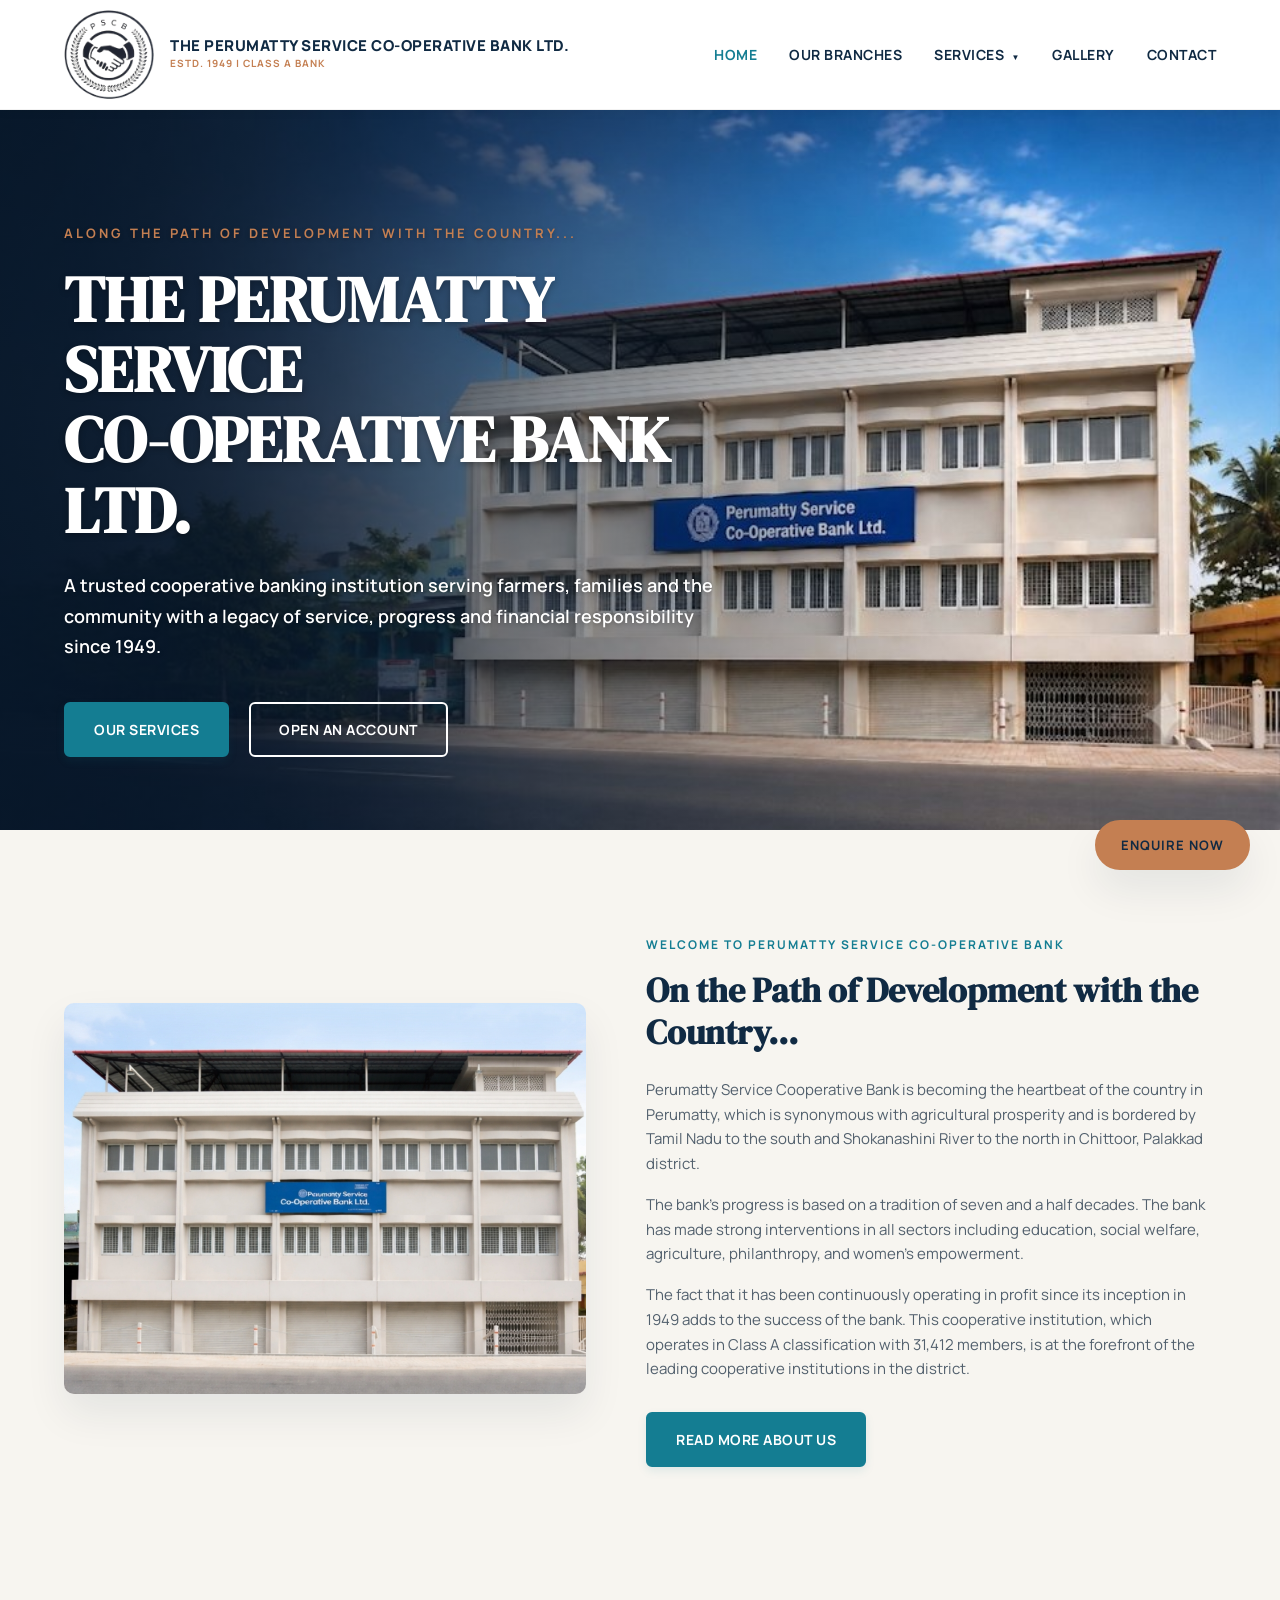
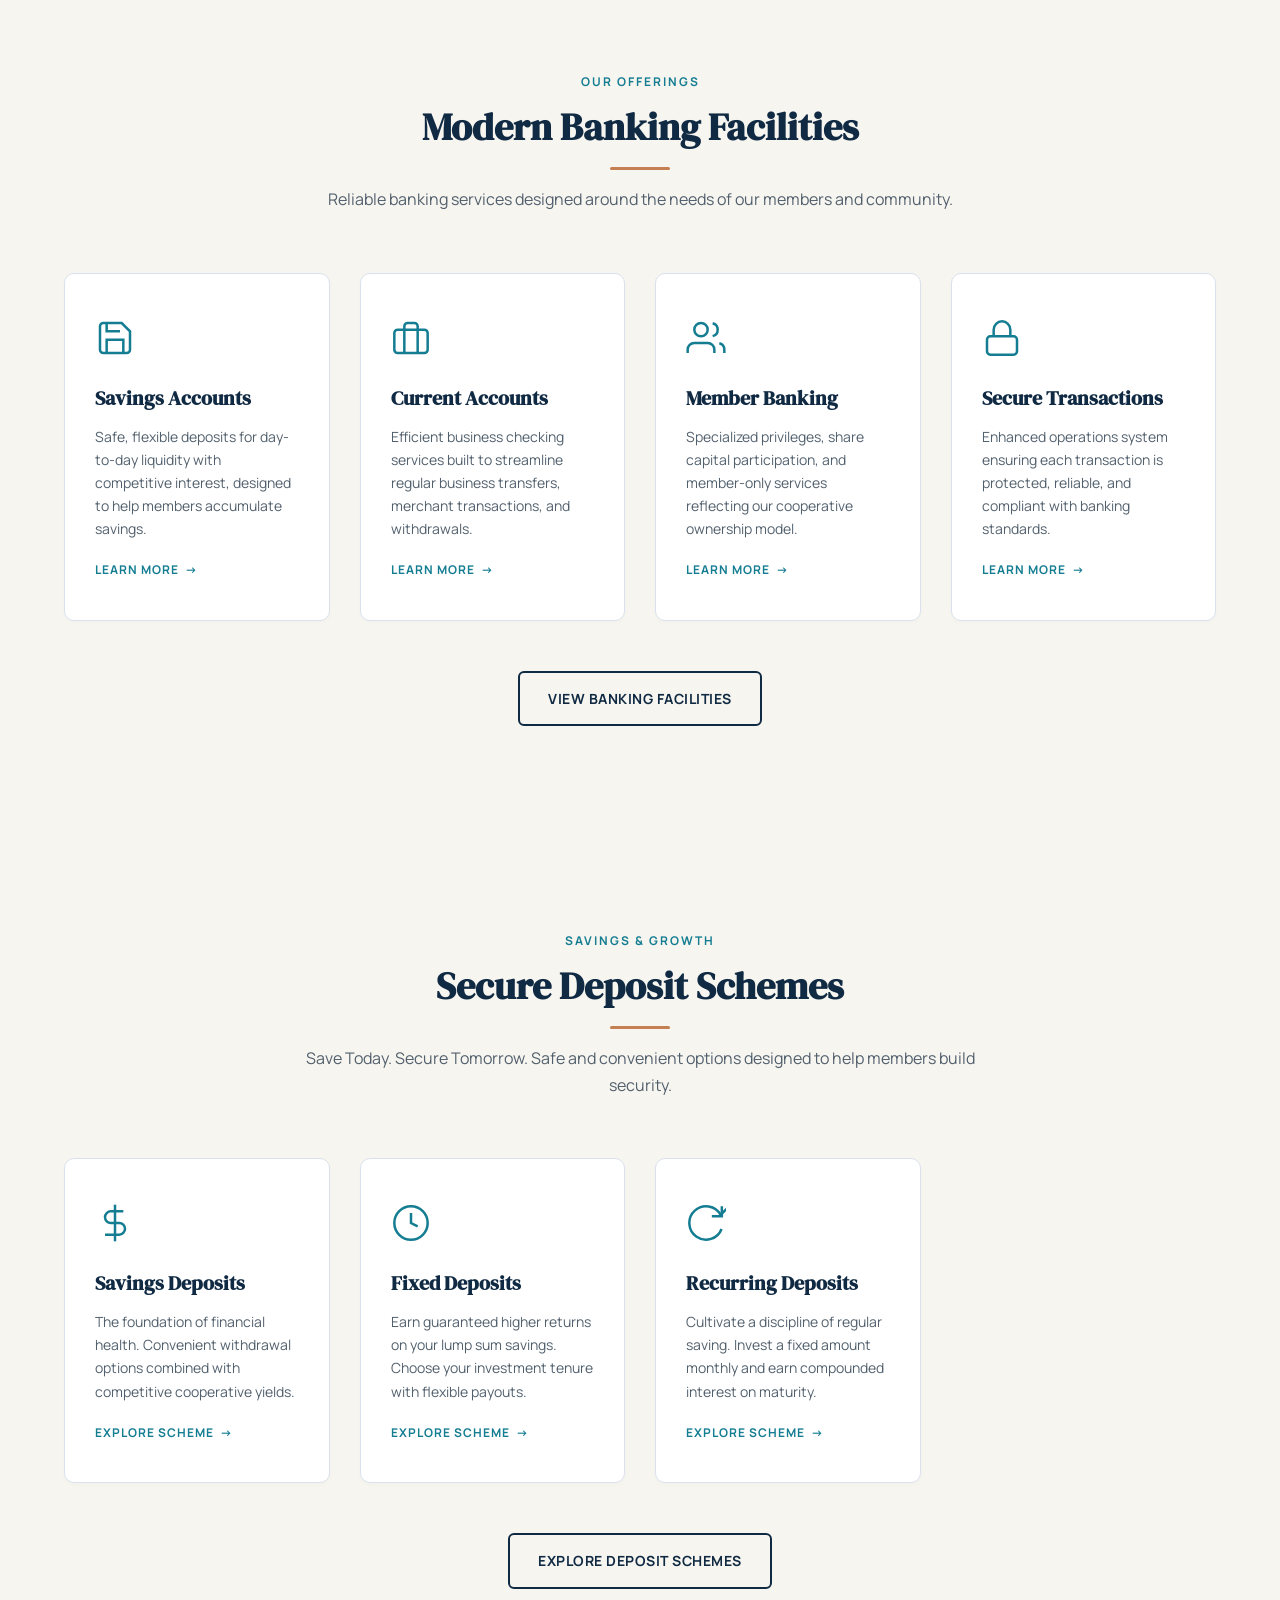
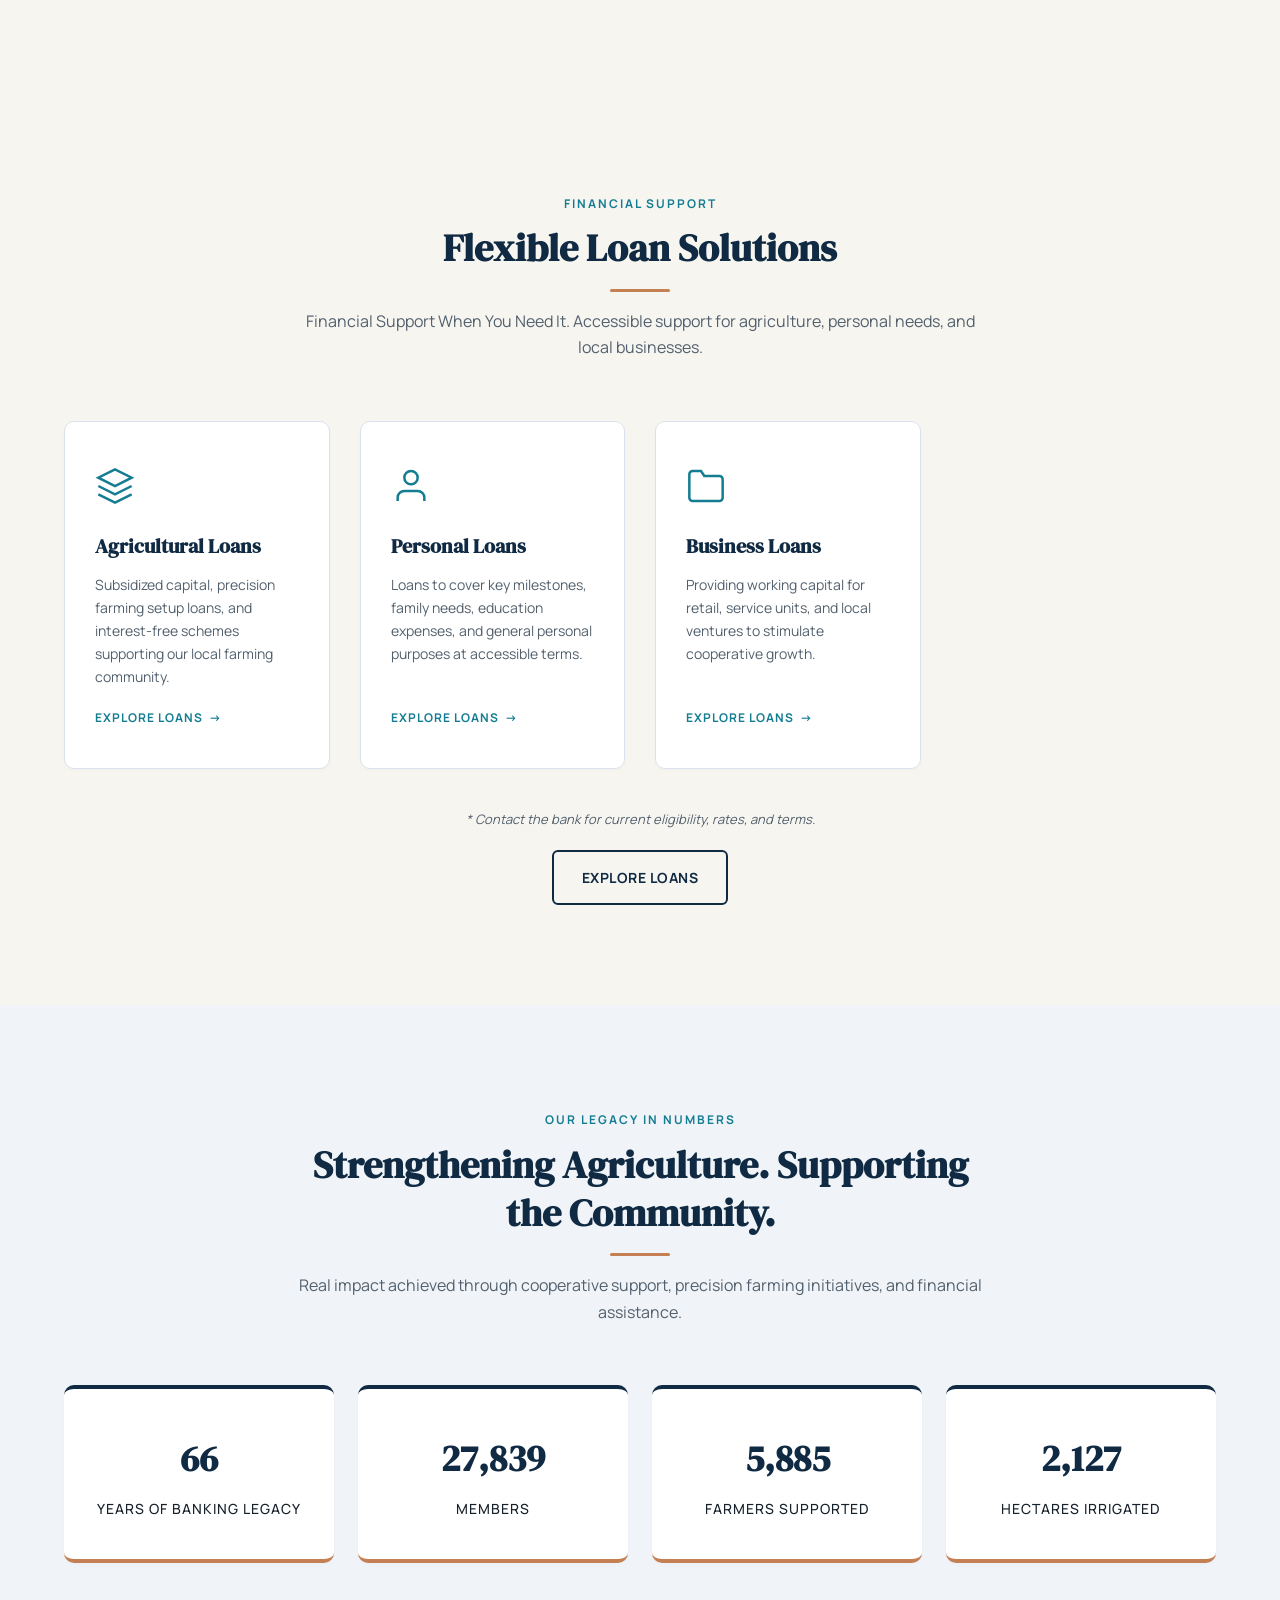
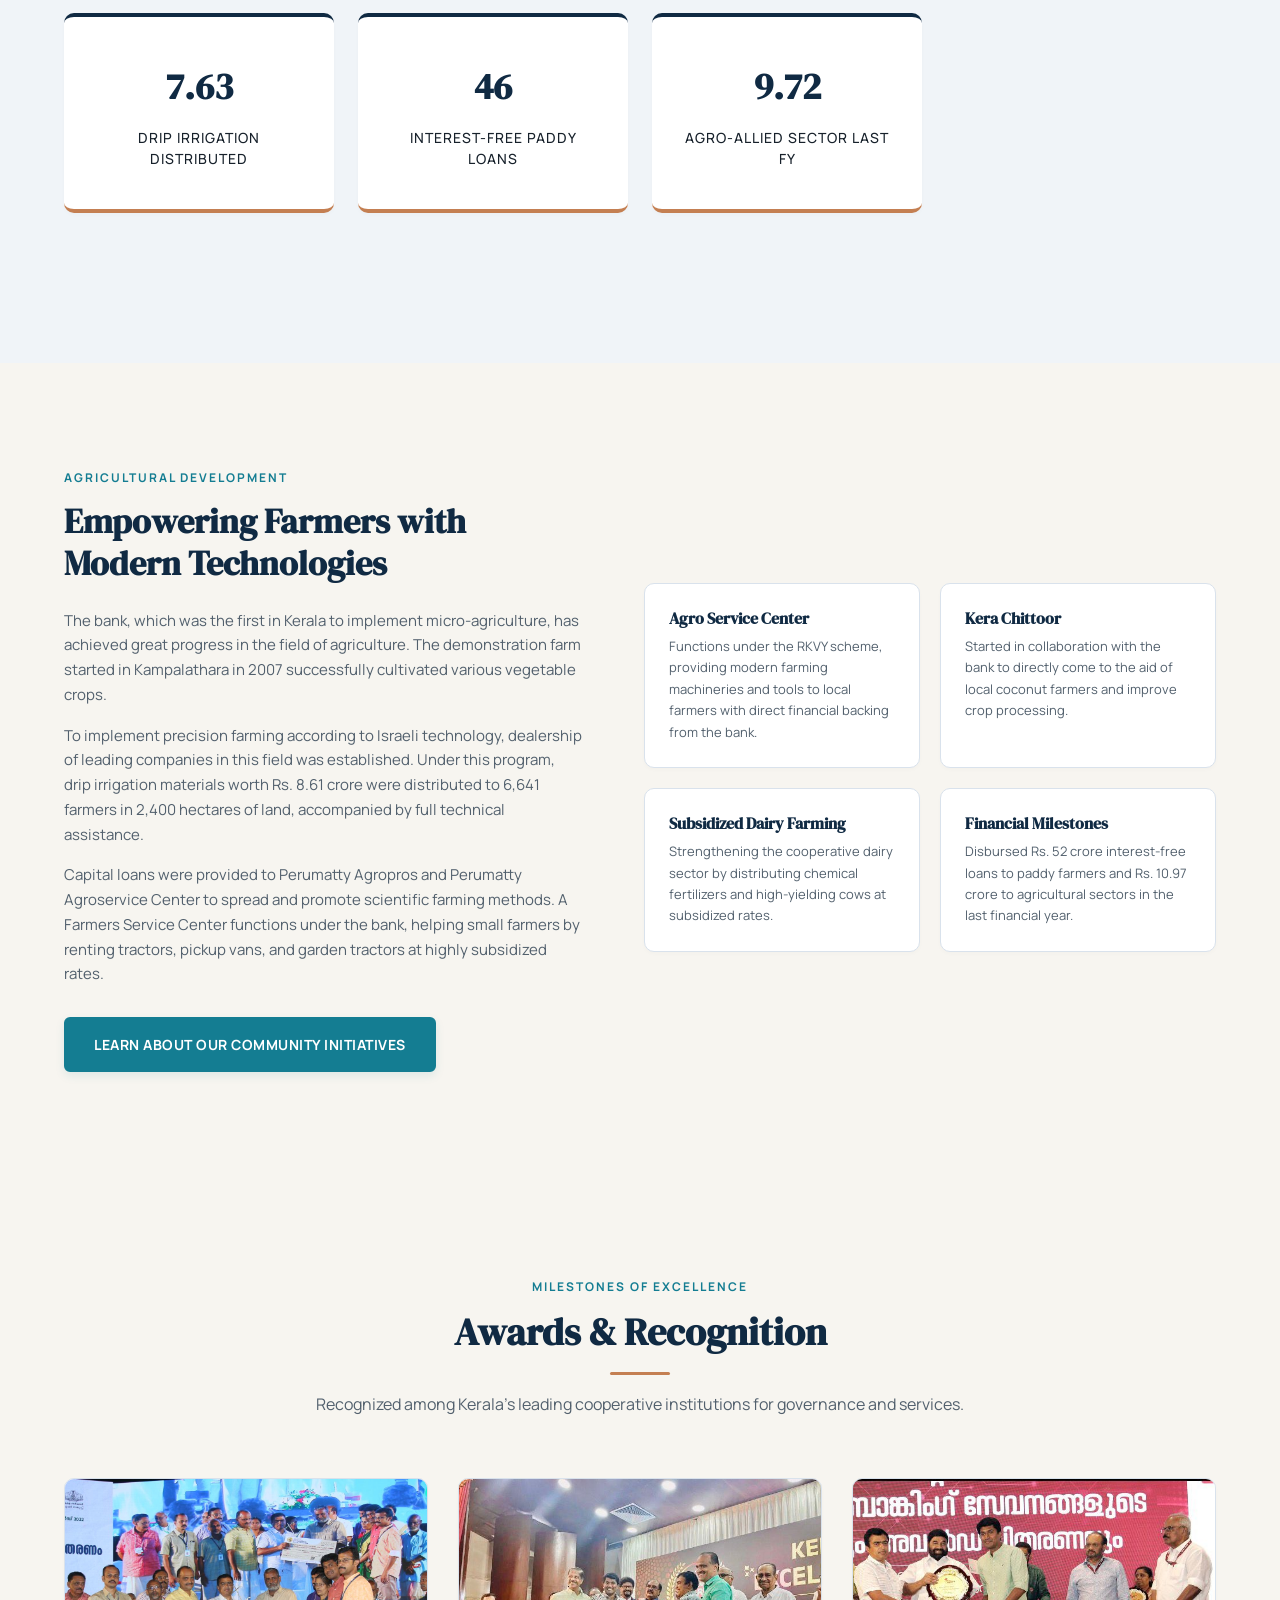
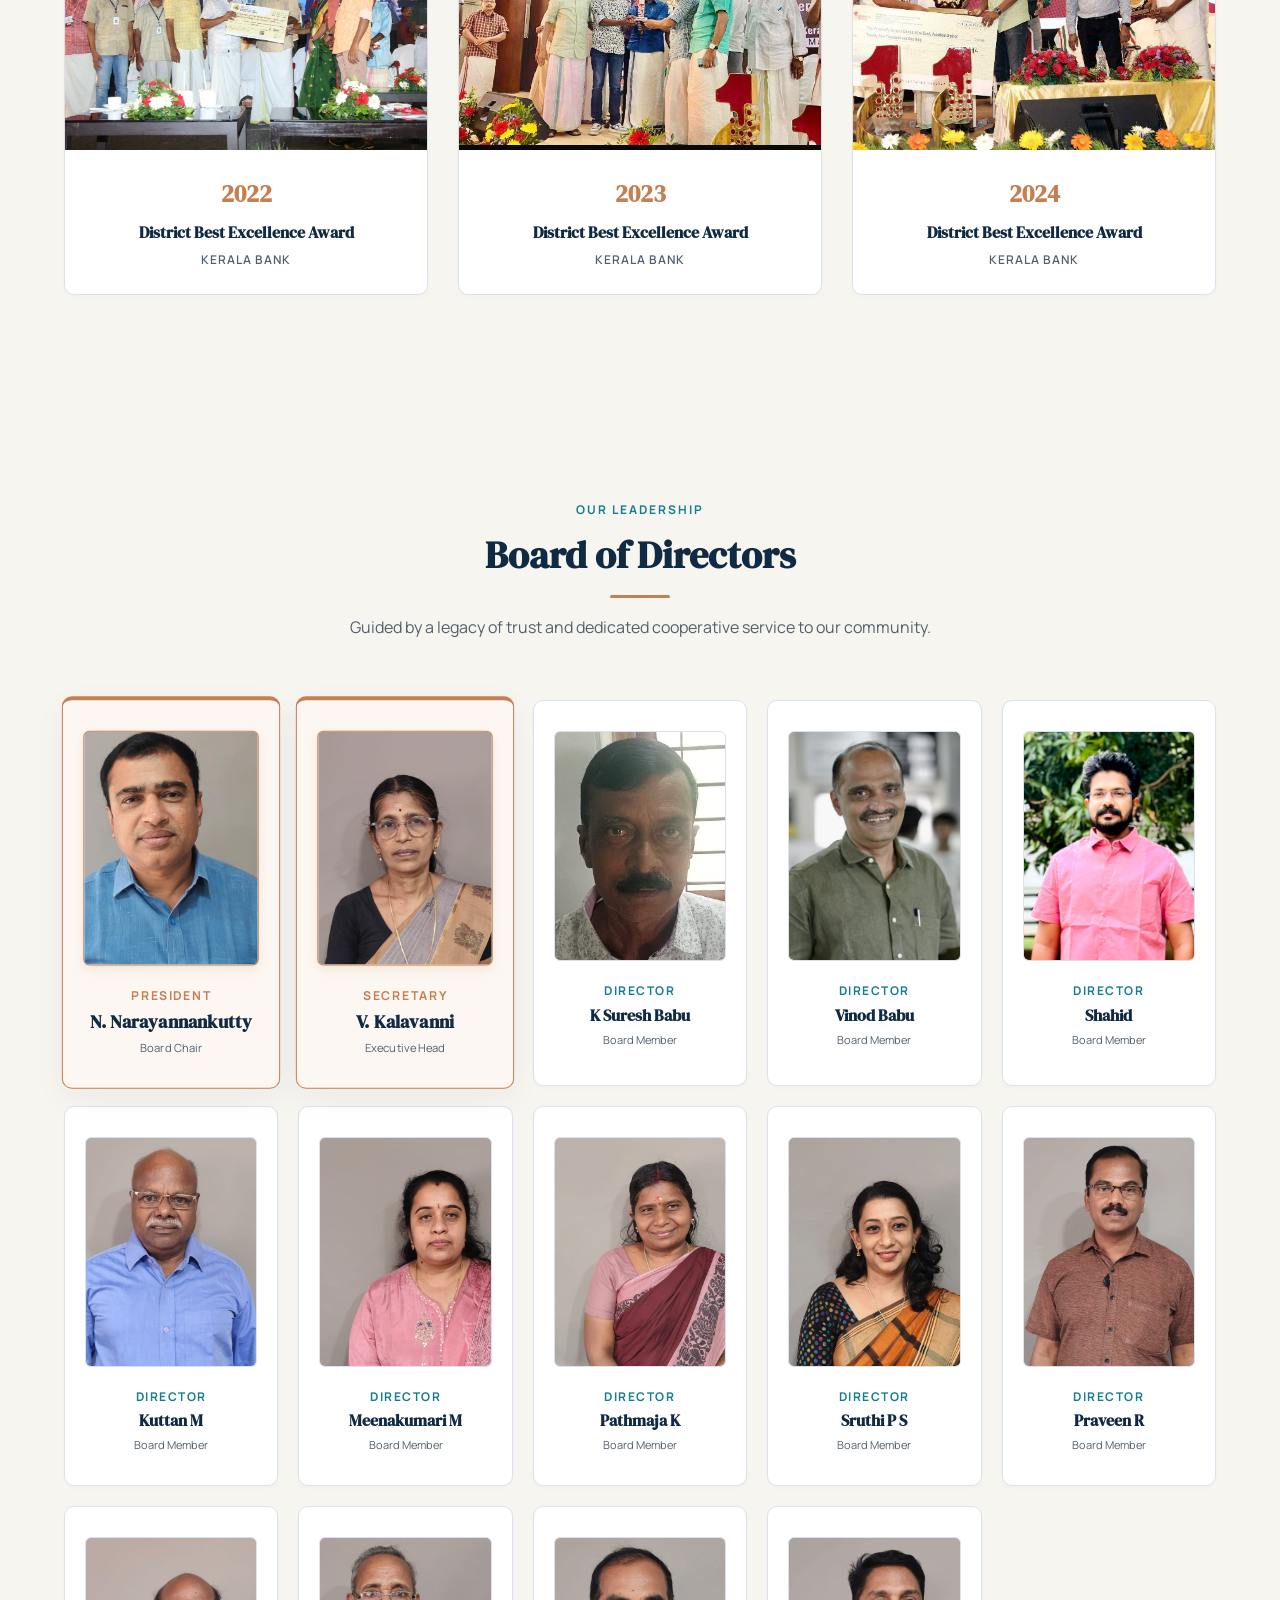
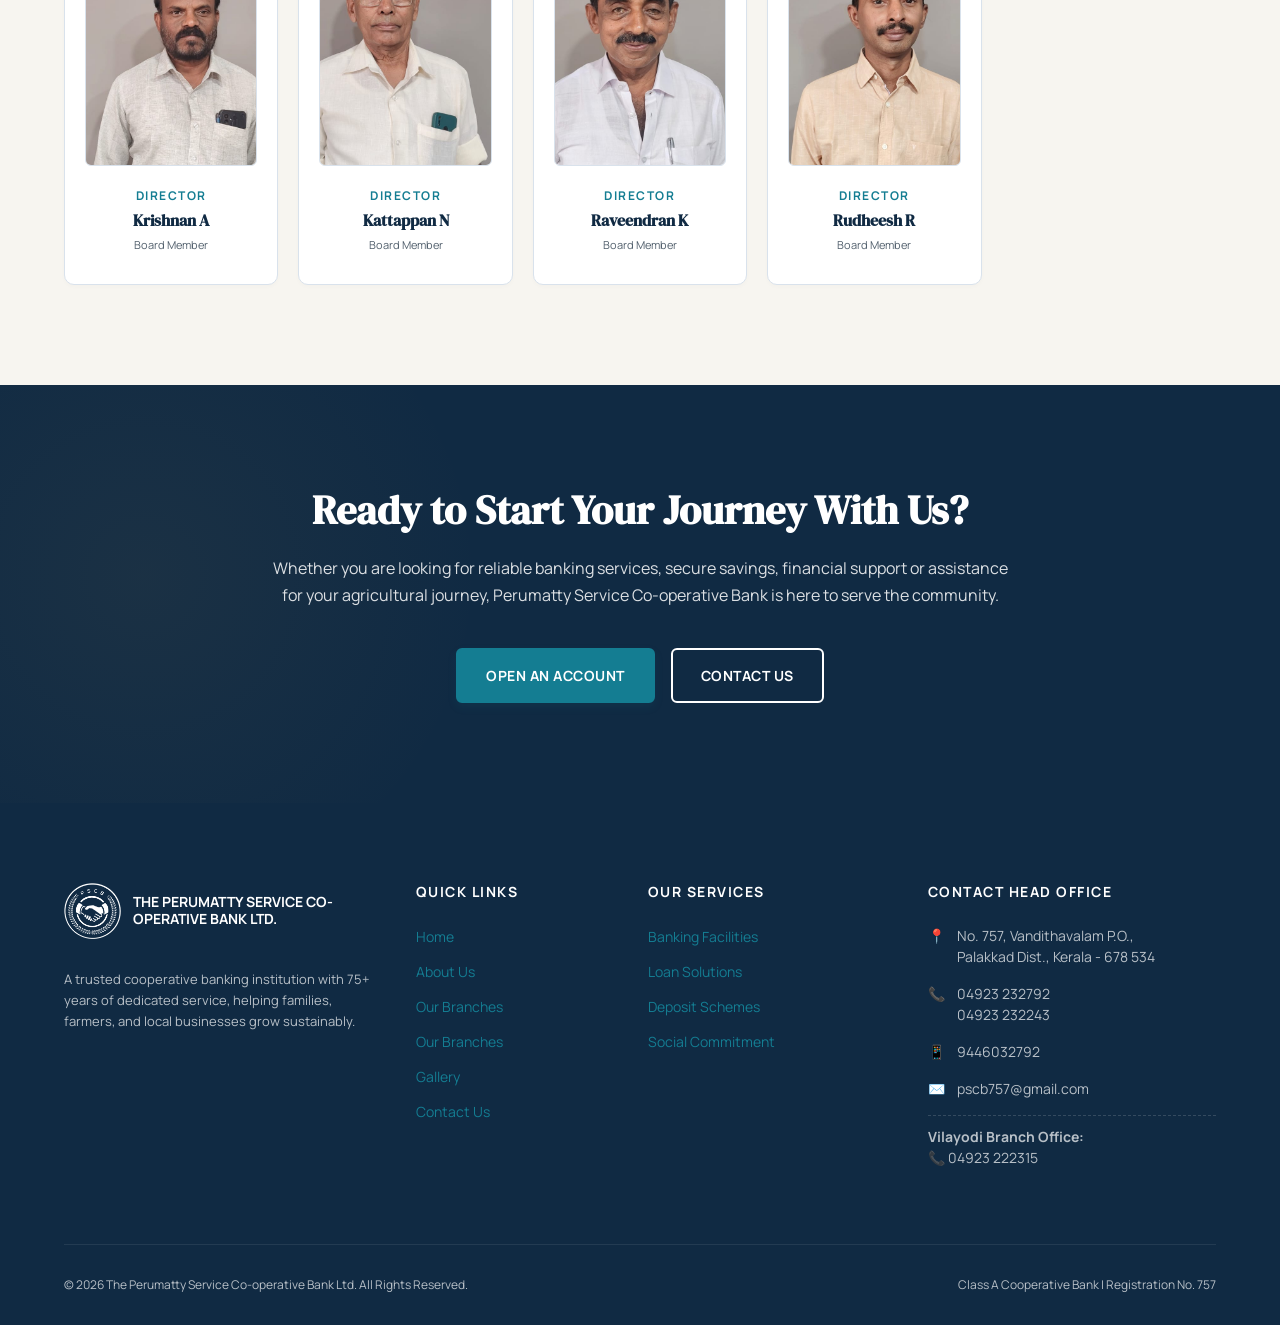
==== index.html @ e928aaed "Correct bank spelling globally to Perumatty and replace homepage hero background image with new prem" ====
<!DOCTYPE html>
<html lang="en">
<head>
    <meta charset="UTF-8">
    <meta name="viewport" content="width=device-width, initial-scale=1.0">
    <title>Perumatty Bank | Perumatty Service Cooperative Bank Ltd. Palakkad</title>
    <meta name="description" content="Welcome to Perumatty Service Cooperative Bank Ltd., a premier Class A bank in Palakkad, Kerala since 1949. Explore crop loans, deposits, and digital support.">
    
    <!-- SEO and Canonical Meta Tags -->
    <link rel="canonical" href="https://perumatty-bank.vercel.app/">
    
    <!-- Open Graph / Facebook -->
    <meta property="og:type" content="website">
    <meta property="og:url" content="https://perumatty-bank.vercel.app/">
    <meta property="og:title" content="Perumatty Bank | Perumatty Service Cooperative Bank Ltd. Palakkad">
    <meta property="og:description" content="Welcome to Perumatty Service Cooperative Bank Ltd., a premier Class A bank in Palakkad, Kerala since 1949. Explore crop loans, deposits, and digital support.">
    <meta property="og:image" content="https://perumatty-bank.vercel.app/assets/hero-bank-new.jpg">
    <meta property="og:locale" content="en_US">
    <meta property="og:site_name" content="Perumatty Service Cooperative Bank Ltd.">
    
    <!-- Twitter -->
    <meta name="twitter:card" content="summary_large_image">
    <meta name="twitter:url" content="https://perumatty-bank.vercel.app/">
    <meta name="twitter:title" content="Perumatty Bank | Perumatty Service Cooperative Bank Ltd. Palakkad">
    <meta name="twitter:description" content="Welcome to Perumatty Service Cooperative Bank Ltd., a premier Class A bank in Palakkad, Kerala since 1949. Explore crop loans, deposits, and digital support.">
    <meta name="twitter:image" content="https://perumatty-bank.vercel.app/assets/hero-bank-new.jpg">
    
    <!-- JSON-LD Structured Data Schema -->
    <script type="application/ld+json">
    {
      "@context": "https://schema.org",
      "@graph": [
        {
          "@type": "WebSite",
          "@id": "https://perumatty-bank.vercel.app/#website",
          "url": "https://perumatty-bank.vercel.app/",
          "name": "Perumatty Service Cooperative Bank Ltd.",
          "description": "A trusted cooperative banking institution serving farmers, families and the community in Perumatty, Palakkad, Kerala since 1949."
        },
        {
          "@type": "FinancialService",
          "@id": "https://perumatty-bank.vercel.app/#localbusiness",
          "name": "Perumatty Service Cooperative Bank Ltd.",
          "alternateName": "Perumatty Service Co-operative Bank Ltd.",
          "image": "https://perumatty-bank.vercel.app/assets/hero-bank-new.jpg",
          "telephone": "04923232792",
          "email": "pscb757@gmail.com",
          "url": "https://perumatty-bank.vercel.app/",
          "address": {
            "@type": "PostalAddress",
            "streetAddress": "No. 757, Vandithavalam P.O.",
            "addressLocality": "Perumatty, Chittur, Palakkad",
            "addressRegion": "Kerala",
            "postalCode": "678534",
            "addressCountry": "IN"
          },
          "geo": {
            "@type": "GeoCoordinates",
            "latitude": 10.722394,
            "longitude": 76.812391
          },
          "priceRange": "$$",
          "paymentAccepted": "Cash, Cheque, Credit Card, Debit Card",
          "openingHoursSpecification": {
            "@type": "OpeningHoursSpecification",
            "dayOfWeek": [
              "Monday",
              "Tuesday",
              "Wednesday",
              "Thursday",
              "Friday",
              "Saturday"
            ],
            "opens": "10:00",
            "closes": "16:00"
          }
        }
      ]
    }
    </script>
    
    <!-- Stylesheets -->
    <link rel="stylesheet" href="css/style.css">
</head>
<body>

    <!-- Sticky Navigation Bar -->
    <header class="navbar">
        <div class="container">
            <a href="index.html" class="nav-brand">
                <div class="logo-container">
                    <img src="assets/logo.png" alt="Perumatty Service Cooperative Bank logo" alt="Perumatty Bank Logo">
                </div>
                <div class="brand-names">
                    <span class="brand-title-full">THE PERUMATTY SERVICE CO-OPERATIVE BANK LTD.</span>
                    <span class="brand-subtitle-full">ESTD. 1949 | CLASS A BANK</span>
                </div>
            </a>
            
            <nav>
                <ul class="nav-menu">
                    <li class="nav-item"><a href="index.html" class="nav-link active">Home</a></li>
                    <li class="nav-item"><a href="branches.html" class="nav-link">Our Branches</a></li>
                    <li class="nav-item dropdown">
                        <a class="nav-link">Services <span class="dropdown-icon">▼</span></a>
                        <div class="dropdown-menu">
                            <a href="services/banking-facilities.html" class="dropdown-link">Banking Facilities</a>
                            <a href="services/loans.html" class="dropdown-link">Loans</a>
                            <a href="services/deposits.html" class="dropdown-link">Deposits</a>
                            <a href="services/social-committed-presence.html" class="dropdown-link">Social Committed Presence</a>
                        </div>
                    </li>
                    <li class="nav-item"><a href="gallery.html" class="nav-link">Gallery</a></li>
                    <li class="nav-item"><a href="contact.html" class="nav-link">Contact</a></li>
                </ul>
            </nav>

            <button class="hamburger" aria-label="Toggle Navigation Menu">
                <span></span>
                <span></span>
                <span></span>
            </button>
        </div>
    </header>
    
    <!-- Navbar Spacer to prevent content jump -->
    <div class="navbar-spacer"></div>

    <!-- Hero Banner (Clean, Premium Coloured Background) -->
    <section class="hero">
        <div class="hero-overlay"></div>
        <div class="container" style="height: 100%;">
            <div class="hero-content">
                <div class="hero-text-box">
                    <p class="hero-eyebrow">ALONG THE PATH OF DEVELOPMENT WITH THE COUNTRY...</p>
                    <h1 class="hero-title">THE PERUMATTY SERVICE<br>CO-OPERATIVE BANK LTD.</h1>
                    <p class="hero-desc">A trusted cooperative banking institution serving farmers, families and the community with a legacy of service, progress and financial responsibility since 1949.</p>
                    <div class="hero-actions">
                        <a href="services/banking-facilities.html" class="btn btn-accent">OUR SERVICES</a>
                        <a href="#enquiry" class="btn btn-outline-white trigger-enquiry" data-service="General Enquiry">OPEN AN ACCOUNT</a>
                    </div>
                </div>
            </div>
        </div>
    </section>

    <!-- Welcome Section -->
    <section class="section section-bg-white reveal">
        <div class="container">
            <div class="welcome-grid">
                <div class="welcome-img-container">
                    <img src="assets/welcome-bank.jpg" alt="Perumatty Service Cooperative Bank building and main office in Palakkad, Kerala" alt="Perumatty Bank Main Building">
                </div>
                <div class="welcome-content">
                    <span class="eyebrow">Welcome to Perumatty Service Co-operative Bank</span>
                    <h2>On the Path of Development with the Country...</h2>
                    <div class="welcome-text">
                        <p>Perumatty Service Cooperative Bank is becoming the heartbeat of the country in Perumatty, which is synonymous with agricultural prosperity and is bordered by Tamil Nadu to the south and Shokanashini River to the north in Chittoor, Palakkad district.</p>
                        <p>The bank's progress is based on a tradition of seven and a half decades. The bank has made strong interventions in all sectors including education, social welfare, agriculture, philanthropy, and women's empowerment.</p>
                        <p>The fact that it has been continuously operating in profit since its inception in 1949 adds to the success of the bank. This cooperative institution, which operates in Class A classification with 31,412 members, is at the forefront of the leading cooperative institutions in the district.</p>
                    </div>
                    <a href="about.html" class="btn btn-primary">Read More About Us</a>
                </div>
            </div>
        </div>
    </section>

    <!-- Modern Banking Facilities -->
    <section id="services" class="section section-bg-light reveal">
        <div class="container">
            <div class="section-header">
                <span class="eyebrow">Our Offerings</span>
                <h2 class="section-title">Modern Banking Facilities</h2>
                <p class="section-subtitle">Reliable banking services designed around the needs of our members and community.</p>
            </div>
            
            <div class="card-grid">
                <!-- Card 1 -->
                <div class="card">
                    <div class="card-icon">
                        <svg viewBox="0 0 24 24"><path d="M19 21H5a2 2 0 0 1-2-2V5a2 2 0 0 1 2-2h11l5 5v11a2 2 0 0 1-2 2z"></path><polyline points="17 21 17 13 7 13 7 21"></polyline><polyline points="7 3 7 8 15 8"></polyline></svg>
                    </div>
                    <h3 class="card-title">Savings Accounts</h3>
                    <p class="card-desc">Safe, flexible deposits for day-to-day liquidity with competitive interest, designed to help members accumulate savings.</p>
                    <a href="services/banking-facilities.html" class="card-link">Learn More</a>
                </div>
                <!-- Card 2 -->
                <div class="card">
                    <div class="card-icon">
                        <svg viewBox="0 0 24 24"><rect x="2" y="7" width="20" height="14" rx="2" ry="2"></rect><path d="M16 21V5a2 2 0 0 0-2-2h-4a2 2 0 0 0-2 2v16"></path></svg>
                    </div>
                    <h3 class="card-title">Current Accounts</h3>
                    <p class="card-desc">Efficient business checking services built to streamline regular business transfers, merchant transactions, and withdrawals.</p>
                    <a href="services/banking-facilities.html" class="card-link">Learn More</a>
                </div>
                <!-- Card 3 -->
                <div class="card">
                    <div class="card-icon">
                        <svg viewBox="0 0 24 24"><path d="M17 21v-2a4 4 0 0 0-4-4H5a4 4 0 0 0-4 4v2"></path><circle cx="9" cy="7" r="4"></circle><path d="M23 21v-2a4 4 0 0 0-3-3.87"></path><path d="M16 3.13a4 4 0 0 1 0 7.75"></path></svg>
                    </div>
                    <h3 class="card-title">Member Banking</h3>
                    <p class="card-desc">Specialized privileges, share capital participation, and member-only services reflecting our cooperative ownership model.</p>
                    <a href="services/banking-facilities.html" class="card-link">Learn More</a>
                </div>
                <!-- Card 4 -->
                <div class="card">
                    <div class="card-icon">
                        <svg viewBox="0 0 24 24"><rect x="3" y="11" width="18" height="11" rx="2" ry="2"></rect><path d="M7 11V7a5 5 0 0 1 10 0v4"></path></svg>
                    </div>
                    <h3 class="card-title">Secure Transactions</h3>
                    <p class="card-desc">Enhanced operations system ensuring each transaction is protected, reliable, and compliant with banking standards.</p>
                    <a href="services/banking-facilities.html" class="card-link">Learn More</a>
                </div>
            </div>
            
            <div style="text-align: center; margin-top: 50px;">
                <a href="services/banking-facilities.html" class="btn btn-secondary">View Banking Facilities</a>
            </div>
        </div>
    </section>

    <!-- Secure Deposit Schemes -->
    <section class="section section-bg-white reveal">
        <div class="container">
            <div class="section-header">
                <span class="eyebrow">Savings & Growth</span>
                <h2 class="section-title">Secure Deposit Schemes</h2>
                <p class="section-subtitle">Save Today. Secure Tomorrow. Safe and convenient options designed to help members build security.</p>
            </div>

            <div class="card-grid">
                <div class="card">
                    <div class="card-icon">
                        <svg viewBox="0 0 24 24"><line x1="12" y1="1" x2="12" y2="23"></line><path d="M17 5H9.5a3.5 3.5 0 0 0 0 7h5a3.5 3.5 0 0 1 0 7H6"></path></svg>
                    </div>
                    <h3 class="card-title">Savings Deposits</h3>
                    <p class="card-desc">The foundation of financial health. Convenient withdrawal options combined with competitive cooperative yields.</p>
                    <a href="services/deposits.html" class="card-link">Explore Scheme</a>
                </div>
                <div class="card">
                    <div class="card-icon">
                        <svg viewBox="0 0 24 24"><circle cx="12" cy="12" r="10"></circle><polyline points="12 6 12 12 16 14"></polyline></svg>
                    </div>
                    <h3 class="card-title">Fixed Deposits</h3>
                    <p class="card-desc">Earn guaranteed higher returns on your lump sum savings. Choose your investment tenure with flexible payouts.</p>
                    <a href="services/deposits.html" class="card-link">Explore Scheme</a>
                </div>
                <div class="card">
                    <div class="card-icon">
                        <svg viewBox="0 0 24 24"><path d="M21.5 2v6h-6M21.34 15.57a10 10 0 1 1-.57-8.38l5.67-5.67"></path></svg>
                    </div>
                    <h3 class="card-title">Recurring Deposits</h3>
                    <p class="card-desc">Cultivate a discipline of regular saving. Invest a fixed amount monthly and earn compounded interest on maturity.</p>
                    <a href="services/deposits.html" class="card-link">Explore Scheme</a>
                </div>
            </div>

            <div style="text-align: center; margin-top: 50px;">
                <a href="services/deposits.html" class="btn btn-secondary">Explore Deposit Schemes</a>
            </div>
        </div>
    </section>

    <!-- Flexible Loan Solutions -->
    <section class="section section-bg-light reveal">
        <div class="container">
            <div class="section-header">
                <span class="eyebrow">Financial Support</span>
                <h2 class="section-title">Flexible Loan Solutions</h2>
                <p class="section-subtitle">Financial Support When You Need It. Accessible support for agriculture, personal needs, and local businesses.</p>
            </div>

            <div class="card-grid">
                <div class="card">
                    <div class="card-icon">
                        <svg viewBox="0 0 24 24"><path d="M12 2L2 7l10 5 10-5-10-5zM2 17l10 5 10-5M2 12l10 5 10-5"></path></svg>
                    </div>
                    <h3 class="card-title">Agricultural Loans</h3>
                    <p class="card-desc">Subsidized capital, precision farming setup loans, and interest-free schemes supporting our local farming community.</p>
                    <a href="services/loans.html" class="card-link">Explore Loans</a>
                </div>
                <div class="card">
                    <div class="card-icon">
                        <svg viewBox="0 0 24 24"><path d="M20 21v-2a4 4 0 0 0-4-4H8a4 4 0 0 0-4 4v2"></path><circle cx="12" cy="7" r="4"></circle></svg>
                    </div>
                    <h3 class="card-title">Personal Loans</h3>
                    <p class="card-desc">Loans to cover key milestones, family needs, education expenses, and general personal purposes at accessible terms.</p>
                    <a href="services/loans.html" class="card-link">Explore Loans</a>
                </div>
                <div class="card">
                    <div class="card-icon">
                        <svg viewBox="0 0 24 24"><path d="M22 19a2 2 0 0 1-2 2H4a2 2 0 0 1-2-2V5a2 2 0 0 1 2-2h5l2 3h9a2 2 0 0 1 2 2z"></path></svg>
                    </div>
                    <h3 class="card-title">Business Loans</h3>
                    <p class="card-desc">Providing working capital for retail, service units, and local ventures to stimulate cooperative growth.</p>
                    <a href="services/loans.html" class="card-link">Explore Loans</a>
                </div>
            </div>

            <div style="max-width: 600px; margin: 40px auto 0 auto; text-align: center;">
                <p style="font-size: 13px; color: var(--text-muted); font-style: italic; margin-bottom: 20px;">
                    * Contact the bank for current eligibility, rates, and terms.
                </p>
                <a href="services/loans.html" class="btn btn-secondary">Explore Loans</a>
            </div>
        </div>
    </section>

    <!-- Agriculture & Community Impact -->
    <section class="section section-bg-primary-light reveal">
        <div class="container">
            <div class="section-header">
                <span class="eyebrow">Our Legacy in Numbers</span>
                <h2 class="section-title">Strengthening Agriculture. Supporting the Community.</h2>
                <p class="section-subtitle">Real impact achieved through cooperative support, precision farming initiatives, and financial assistance.</p>
            </div>

            <div class="stats-grid">
                <div class="stat-card">
                    <div class="stat-number" data-target="75" data-suffix="+">0</div>
                    <div class="stat-label">Years of Banking Legacy</div>
                </div>
                <div class="stat-card">
                    <div class="stat-number" data-target="31412">0</div>
                    <div class="stat-label">Members</div>
                </div>
                <div class="stat-card">
                    <div class="stat-number" data-target="6641">0</div>
                    <div class="stat-label">Farmers Supported</div>
                </div>
                <div class="stat-card">
                    <div class="stat-number" data-target="2400">0</div>
                    <div class="stat-label">Hectares Irrigated</div>
                </div>
            </div>

            <div class="stats-grid">
                <div class="stat-card">
                    <div class="stat-number" data-target="8.61" data-decimals="2" data-prefix="₹" data-suffix=" Cr">0</div>
                    <div class="stat-label">Drip Irrigation Distributed</div>
                </div>
                <div class="stat-card">
                    <div class="stat-number" data-target="52" data-prefix="₹" data-suffix=" Cr">0</div>
                    <div class="stat-label">Interest-Free Paddy Loans</div>
                </div>
                <div class="stat-card">
                    <div class="stat-number" data-target="10.97" data-decimals="2" data-prefix="₹" data-suffix=" Cr">0</div>
                    <div class="stat-label">Agro-Allied Sector last FY</div>
                </div>
            </div>
        </div>
    </section>

    <!-- Agricultural Development Content Section -->
    <section class="section section-bg-white reveal">
        <div class="container">
            <div class="editorial-grid">
                <div class="editorial-content">
                    <span class="eyebrow">Agricultural Development</span>
                    <h2>Empowering Farmers with Modern Technologies</h2>
                    <div class="editorial-text">
                        <p>The bank, which was the first in Kerala to implement micro-agriculture, has achieved great progress in the field of agriculture. The demonstration farm started in Kampalathara in 2007 successfully cultivated various vegetable crops.</p>
                        <p>To implement precision farming according to Israeli technology, dealership of leading companies in this field was established. Under this program, drip irrigation materials worth Rs. 8.61 crore were distributed to 6,641 farmers in 2,400 hectares of land, accompanied by full technical assistance.</p>
                        <p>Capital loans were provided to Perumatty Agropros and Perumatty Agroservice Center to spread and promote scientific farming methods. A Farmers Service Center functions under the bank, helping small farmers by renting tractors, pickup vans, and garden tractors at highly subsidized rates.</p>
                    </div>
                    <a href="services/social-committed-presence.html" class="btn btn-primary">Learn About Our Community Initiatives</a>
                </div>
                <div class="editorial-cards">
                    <div class="editorial-mini-card">
                        <h4>Agro Service Center</h4>
                        <p>Functions under the RKVY scheme, providing modern farming machineries and tools to local farmers with direct financial backing from the bank.</p>
                    </div>
                    <div class="editorial-mini-card">
                        <h4>Kera Chittoor</h4>
                        <p>Started in collaboration with the bank to directly come to the aid of local coconut farmers and improve crop processing.</p>
                    </div>
                    <div class="editorial-mini-card">
                        <h4>Subsidized Dairy Farming</h4>
                        <p>Strengthening the cooperative dairy sector by distributing chemical fertilizers and high-yielding cows at subsidized rates.</p>
                    </div>
                    <div class="editorial-mini-card">
                        <h4>Financial Milestones</h4>
                        <p>Disbursed Rs. 52 crore interest-free loans to paddy farmers and Rs. 10.97 crore to agricultural sectors in the last financial year.</p>
                    </div>
                </div>
            </div>
        </div>
    </section>

    <!-- Awards & Recognition Section -->
    <section class="section section-bg-light reveal">
        <div class="container">
            <div class="section-header">
                <span class="eyebrow">Milestones of Excellence</span>
                <h2 class="section-title">Awards & Recognition</h2>
                <p class="section-subtitle">Recognized among Kerala's leading cooperative institutions for governance and services.</p>
            </div>

            <div class="awards-grid">
                <!-- Award 1 -->
                <div class="award-card">
                    <div class="award-img-container slideshow">
                        <img src="assets/award-2022.jpg" alt="Kerala Bank Cooperative Excellence Award 2022 received by Perumatty Bank" alt="Excellence Award 2022 - Trophy" class="active">
                        <img src="assets/award-new.jpg" alt="District Cooperative Bank Excellence Award certificate" alt="Excellence Award 2022 - Certificate">
                    </div>
                    <div class="award-info">
                        <div class="award-year">2022</div>
                        <h4 class="award-title">District Best Excellence Award</h4>
                        <div class="award-issuer">Kerala Bank</div>
                    </div>
                </div>
                <!-- Award 2 -->
                <div class="award-card">
                    <div class="award-img-container">
                        <img src="assets/award-2023.jpg" alt="District Best Cooperative Bank Excellence Award 2023 trophy" alt="Excellence Award 2023">
                    </div>
                    <div class="award-info">
                        <div class="award-year">2023</div>
                        <h4 class="award-title">District Best Excellence Award</h4>
                        <div class="award-issuer">Kerala Bank</div>
                    </div>
                </div>
                <!-- Award 3 -->
                <div class="award-card">
                    <div class="award-img-container">
                        <img src="assets/award-2024.jpg" alt="Best Cooperative Bank Excellence Award 2024 ceremony" alt="Excellence Award 2024">
                    </div>
                    <div class="award-info">
                        <div class="award-year">2024</div>
                        <h4 class="award-title">District Best Excellence Award</h4>
                        <div class="award-issuer">Kerala Bank</div>
                    </div>
                </div>
            </div>
        </div>
    </section>

    <!-- Board of Directors Section -->
    <section class="section section-bg-white reveal">
        <div class="container">
            <div class="section-header">
                <span class="eyebrow">Our Leadership</span>
                <h2 class="section-title">Board of Directors</h2>
                <p class="section-subtitle">Guided by a legacy of trust and dedicated cooperative service to our community.</p>
            </div>

            <div class="directors-grid">
                <!-- President (Prominent Card) -->
                <div class="director-card prominent">
                    <div class="director-photo-container">
                        <img src="assets/president.jpg" alt="N. Narayannankutty, President of Perumatty Service Cooperative Bank in Palakkad, Kerala" alt="N. Narayannankutty" class="director-photo">
                    </div>
                    <div class="director-position">President</div>
                    <h4 class="director-name">N. Narayannankutty</h4>
                    <div class="director-designation">Board Chair</div>
                </div>

                <!-- Secretary (Prominent Card) -->
                <div class="director-card prominent">
                    <div class="director-photo-container">
                        <img src="assets/secretary.jpg" alt="V. Kalavanni, Secretary and Executive Head of Perumatty Service Cooperative Bank" alt="V. Kalavanni" class="director-photo">
                    </div>
                    <div class="director-position">Secretary</div>
                    <h4 class="director-name">V. Kalavanni</h4>
                    <div class="director-designation">Executive Head</div>
                </div>

                <!-- Director 1 -->
                <div class="director-card">
                    <div class="director-photo-container">
                        <img src="assets/director-suresh-babu.jpg" alt="K Suresh Babu, Board Director of Perumatty Service Cooperative Bank" alt="K Suresh Babu" class="director-photo">
                    </div>
                    <div class="director-position">Director</div>
                    <h4 class="director-name">K Suresh Babu</h4>
                    <div class="director-designation">Board Member</div>
                </div>

                <!-- Director 2 -->
                <div class="director-card">
                    <div class="director-photo-container">
                        <img src="assets/director-vinod-babu.jpg" alt="Vinod Babu, Board Director of Perumatty Service Cooperative Bank" alt="Vinod Babu" class="director-photo">
                    </div>
                    <div class="director-position">Director</div>
                    <h4 class="director-name">Vinod Babu</h4>
                    <div class="director-designation">Board Member</div>
                </div>

                <!-- Director 3 -->
                <div class="director-card">
                    <div class="director-photo-container">
                        <img src="assets/director-shahid.jpg" alt="Shahid, Board Director of Perumatty Service Cooperative Bank" alt="Shahid" class="director-photo">
                    </div>
                    <div class="director-position">Director</div>
                    <h4 class="director-name">Shahid</h4>
                    <div class="director-designation">Board Member</div>
                </div>

                <!-- Director 4 -->
                <div class="director-card">
                    <div class="director-photo-container">
                        <img src="assets/director-kuttan-m.jpg" alt="Kuttan M, Board Director of Perumatty Service Cooperative Bank" alt="Kuttan M" class="director-photo">
                    </div>
                    <div class="director-position">Director</div>
                    <h4 class="director-name">Kuttan M</h4>
                    <div class="director-designation">Board Member</div>
                </div>

                <!-- Director 5 -->
                <div class="director-card">
                    <div class="director-photo-container">
                        <img src="assets/director-meenakumari-m.jpg" alt="Meenakumari M, Board Director of Perumatty Service Cooperative Bank" alt="Meenakumari M" class="director-photo">
                    </div>
                    <div class="director-position">Director</div>
                    <h4 class="director-name">Meenakumari M</h4>
                    <div class="director-designation">Board Member</div>
                </div>

                <!-- Director 6 -->
                <div class="director-card">
                    <div class="director-photo-container">
                        <img src="assets/director-pathmaja-k.jpg" alt="Pathmaja K, Board Director of Perumatty Service Cooperative Bank" alt="Pathmaja K" class="director-photo">
                    </div>
                    <div class="director-position">Director</div>
                    <h4 class="director-name">Pathmaja K</h4>
                    <div class="director-designation">Board Member</div>
                </div>

                <!-- Director 7 -->
                <div class="director-card">
                    <div class="director-photo-container">
                        <img src="assets/director-sruthi-p-s.jpg" alt="Sruthi P S, Board Director of Perumatty Service Cooperative Bank" alt="Sruthi P S" class="director-photo">
                    </div>
                    <div class="director-position">Director</div>
                    <h4 class="director-name">Sruthi P S</h4>
                    <div class="director-designation">Board Member</div>
                </div>

                <!-- Director 8 -->
                <div class="director-card">
                    <div class="director-photo-container">
                        <img src="assets/director-praveen-r.jpg" alt="Praveen R, Board Director of Perumatty Service Cooperative Bank" alt="Praveen R" class="director-photo">
                    </div>
                    <div class="director-position">Director</div>
                    <h4 class="director-name">Praveen R</h4>
                    <div class="director-designation">Board Member</div>
                </div>

                <!-- Director 9 -->
                <div class="director-card">
                    <div class="director-photo-container">
                        <img src="assets/director-krishnan-a.jpg" alt="Krishnan A, Board Director of Perumatty Service Cooperative Bank" alt="Krishnan A" class="director-photo">
                    </div>
                    <div class="director-position">Director</div>
                    <h4 class="director-name">Krishnan A</h4>
                    <div class="director-designation">Board Member</div>
                </div>

                <!-- Director 10 -->
                <div class="director-card">
                    <div class="director-photo-container">
                        <img src="assets/director-kattappan-n.jpg" alt="Kattappan N, Board Director of Perumatty Service Cooperative Bank" alt="Kattappan N" class="director-photo">
                    </div>
                    <div class="director-position">Director</div>
                    <h4 class="director-name">Kattappan N</h4>
                    <div class="director-designation">Board Member</div>
                </div>

                <!-- Director 11 -->
                <div class="director-card">
                    <div class="director-photo-container">
                        <img src="assets/director-raveendran-k.jpg" alt="Raveendran K, Board Director of Perumatty Service Cooperative Bank" alt="Raveendran K" class="director-photo">
                    </div>
                    <div class="director-position">Director</div>
                    <h4 class="director-name">Raveendran K</h4>
                    <div class="director-designation">Board Member</div>
                </div>

                <!-- Director 12 -->
                <div class="director-card">
                    <div class="director-photo-container">
                        <img src="assets/director-rudheesh-r.jpg" alt="Rudheesh R, Board Director of Perumatty Service Cooperative Bank" alt="Rudheesh R" class="director-photo">
                    </div>
                    <div class="director-position">Director</div>
                    <h4 class="director-name">Rudheesh R</h4>
                    <div class="director-designation">Board Member</div>
                </div>
            </div>
        </div>
    </section>

    <!-- Ready to Start Your Journey Section -->
    <section class="cta-section reveal">
        <div class="container">
            <div class="cta-content">
                <h2 class="cta-title">Ready to Start Your Journey With Us?</h2>
                <p class="cta-desc">Whether you are looking for reliable banking services, secure savings, financial support or assistance for your agricultural journey, Perumatty Service Co-operative Bank is here to serve the community.</p>
                <div class="cta-actions">
                    <a href="#enquiry" class="btn btn-accent trigger-enquiry" data-service="General Enquiry">Open An Account</a>
                    <a href="contact.html" class="btn btn-outline-white">Contact Us</a>
                </div>
            </div>
        </div>
    </section>

    <!-- Footer -->
    <footer class="footer">
        <div class="container">
            <div class="footer-grid">
                <!-- Col 1: Brand Info -->
                <div class="footer-logo-area">
                    <div class="footer-logo-row">
                        <div class="footer-logo-container">
                            <img src="assets/logo.png" alt="Perumatty Service Cooperative Bank logo" alt="Perumatty Bank Footer Logo">
                        </div>
                        <span class="footer-brand-title">THE PERUMATTY SERVICE CO-OPERATIVE BANK LTD.</span>
                    </div>
                    <p style="font-size: 13px; line-height: 1.6; margin-top: 10px;">A trusted cooperative banking institution with 75+ years of dedicated service, helping families, farmers, and local businesses grow sustainably.</p>
                </div>
                
                <!-- Col 2: Quick Links -->
                <div>
                    <h5>Quick Links</h5>
                    <ul class="footer-links-list">
                        <li class="footer-link-item"><a href="index.html">Home</a></li>
                        <li class="footer-link-item"><a href="about.html">About Us</a></li>
                        <li class="footer-link-item"><a href="branches.html">Our Branches</a></li>
                        <li class="footer-link-item"><a href="branches.html">Our Branches</a></li>
                        <li class="footer-link-item"><a href="gallery.html">Gallery</a></li>
                        <li class="footer-link-item"><a href="contact.html">Contact Us</a></li>
                    </ul>
                </div>
                
                <!-- Col 3: Services Links -->
                <div>
                    <h5>Our Services</h5>
                    <ul class="footer-links-list">
                        <li class="footer-link-item"><a href="services/banking-facilities.html">Banking Facilities</a></li>
                        <li class="footer-link-item"><a href="services/loans.html">Loan Solutions</a></li>
                        <li class="footer-link-item"><a href="services/deposits.html">Deposit Schemes</a></li>
                        <li class="footer-link-item"><a href="services/social-committed-presence.html">Social Commitment</a></li>
                    </ul>
                </div>
                
                <!-- Col 4: Contact Details -->
                <div>
                    <h5>Contact Head Office</h5>
                    <div class="footer-contact-item">
                        <div class="footer-contact-icon">📍</div>
                        <div><a href="https://share.google/sxB4sDEc3N90TOK0S" target="_blank" style="color: inherit; text-decoration: none;">No. 757, Vandithavalam P.O.,<br>Palakkad Dist., Kerala - 678 534</a></div>
                    </div>
                    <div class="footer-contact-item">
                        <div class="footer-contact-icon">📞</div>
                        <div>
                            <a href="tel:04923232792">04923 232792</a><br>
                            <a href="tel:04923232243">04923 232243</a>
                        </div>
                    </div>
                    <div class="footer-contact-item">
                        <div class="footer-contact-icon">📱</div>
                        <div><a href="tel:9446032792">9446032792</a></div>
                    </div>
                    <div class="footer-contact-item">
                        <div class="footer-contact-icon">✉️</div>
                        <div><a href="mailto:pscb757@gmail.com">pscb757@gmail.com</a></div>
                    </div>
                    <div class="footer-contact-item" style="border-top: 1px dashed rgba(255,255,255,0.15); padding-top: 10px; margin-top: 10px;">
                        <div>
                            <strong>Vilayodi Branch Office:</strong><br>
                            📞 <a href="tel:04923222315">04923 222315</a>
                        </div>
                    </div>
                </div>
            </div>
            
            <div class="footer-bottom">
                <div>&copy; 2026 The Perumatty Service Co-operative Bank Ltd. All Rights Reserved.</div>
                <div>Class A Cooperative Bank | Registration No. 757</div>
            </div>
        </div>
    </footer>

    <!-- Sticky Floating Enquiry Button -->
    <button class="sticky-enquiry-btn trigger-enquiry">
        <span>Enquire Now</span>
    </button>

    <!-- Enquiry Modal/Panel -->
    <div class="enquiry-modal" id="enquiryModal">
        <div class="enquiry-panel">
            <div class="enquiry-header">
                <h3>Quick Enquiry</h3>
                <button class="enquiry-close" aria-label="Close Enquiry Panel">&times;</button>
            </div>
            <form id="enquiryForm">
                <div class="form-group">
                    <label class="form-label" for="enquiryName">Full Name</label>
                    <input type="text" id="enquiryName" class="form-control" placeholder="Enter your full name" required>
                </div>
                <div class="form-group">
                    <label class="form-label" for="enquiryPhone">Phone Number</label>
                    <input type="tel" id="enquiryPhone" class="form-control" placeholder="Enter phone number" required>
                </div>
                <div class="form-group">
                    <label class="form-label" for="enquiryEmail">Email Address</label>
                    <input type="email" id="enquiryEmail" class="form-control" placeholder="Enter email address" required>
                </div>
                <div class="form-group">
                    <label class="form-label" for="enquiryService">Select Service</label>
                    <select id="enquiryService" class="form-control" required>
                        <option value="">-- Choose Option --</option>
                        <option value="Banking Facilities">Banking Facilities</option>
                        <option value="Loans">Loans</option>
                        <option value="Deposits">Deposits</option>
                        <option value="Social Committed Presence">Social Committed Presence</option>
                        <option value="General Enquiry">General Enquiry</option>
                    </select>
                </div>
                <div class="form-group">
                    <label class="form-label" for="enquiryMsg">Message</label>
                    <textarea id="enquiryMsg" class="form-control" placeholder="How can we assist you?" required></textarea>
                </div>
                <button type="submit" class="btn btn-primary" style="width: 100%; margin-top: 10px;">Submit Enquiry</button>
            </form>
            
            <div class="enquiry-quick-links">
                <a href="tel:9446032792" class="enquiry-quick-btn call">📞 Call Us</a>
                <a href="https://wa.me/919446032792" target="_blank" class="enquiry-quick-btn whatsapp">💬 WhatsApp</a>
            </div>
        </div>
    </div>

    <!-- Scripts -->
    <script src="js/main.js"></script>
</body>
</html>
---- css/style.css ----
/* ==========================================================================
   PERUMATTY SERVICE CO-OPERATIVE BANK LTD. - DESIGN SYSTEM
   ========================================================================== */

/* Import Google Fonts */
@import url('https://fonts.googleapis.com/css2?family=DM+Serif+Display&family=Manrope:wght@300;400;500;600;700;800&display=swap');

/* Color Variables and Theme Tokens */
:root {
    --primary: #102A43; /* Deep Navy */
    --primary-hover: #0C2135;
    --primary-light: #F0F4F8;
    --primary-rgb: 16, 42, 67;
    --secondary: #147D92; /* Teal */
    --secondary-hover: #0F6172;
    --accent: #C47F52; /* Muted Copper */
    --accent-hover: #A56338;
    --accent-light: #FDF7F3;
    --text-dark: #17212B; /* Deep Charcoal */
    --text-muted: #52606D; /* Slate */
    --bg-white: #FFFFFF;
    --bg-light: #F7F5F0; /* Warm Off-White */
    --border-light: #D9E2EC;
    --shadow-sm: 0 2px 4px rgba(16,42,67,0.02);
    --shadow-md: 0 10px 30px rgba(16,42,67,0.05);
    --shadow-lg: 0 20px 40px rgba(16,42,67,0.08);
    --font-heading: 'DM Serif Display', Georgia, serif;
    --font-body: 'Manrope', -apple-system, BlinkMacSystemFont, "Segoe UI", Roboto, sans-serif;
    --transition-smooth: all 0.4s cubic-bezier(0.16, 1, 0.3, 1);
    --transition-fast: all 0.2s ease;
    --border-radius-sm: 6px; /* 6px-8px border radius as requested */
    --border-radius-md: 10px; /* 8px-12px as requested for cards */
    --border-radius-lg: 20px;
    --max-width: 1200px;
}

/* Base resets & global layouts */
* {
    box-sizing: border-box;
    margin: 0;
    padding: 0;
}

html {
    scroll-behavior: smooth;
    font-size: 16px;
    -webkit-font-smoothing: antialiased;
}

body {
    font-family: var(--font-body);
    color: var(--text-dark);
    background-color: var(--bg-light);
    line-height: 1.65;
    overflow-x: hidden;
}

a {
    color: inherit;
    text-decoration: none;
    transition: var(--transition-fast);
}

button, input, select, textarea {
    font-family: inherit;
}

h1, h2, h3, h4, h5, h6 {
    font-family: var(--font-heading);
    font-weight: 700;
    line-height: 1.25;
    color: var(--primary);
}

/* Common Layout Containers */
.container {
    width: 100%;
    max-width: var(--max-width);
    margin: 0 auto;
    padding: 0 24px;
}

.section {
    padding: 100px 0;
    position: relative;
}

.section-bg-light {
    background-color: var(--bg-light);
}

.section-bg-primary-light {
    background-color: var(--primary-light);
}

.section-bg-accent-light {
    background-color: var(--accent-light);
}

/* Header & Section Headings */
.section-header {
    text-align: center;
    max-width: 700px;
    margin: 0 auto 60px auto;
}

.eyebrow {
    font-family: var(--font-body);
    font-size: 12px;
    font-weight: 700;
    text-transform: uppercase;
    letter-spacing: 2px;
    color: var(--secondary);
    display: inline-block;
    margin-bottom: 12px;
}

.section-title {
    font-size: 38px;
    margin-bottom: 16px;
    position: relative;
    color: var(--primary); /* Deep Navy headings */
}

.section-header .section-title::after {
    content: '';
    display: block;
    width: 60px;
    height: 3px;
    background-color: var(--accent); /* Muted Copper */
    margin: 16px auto 0 auto;
    border-radius: 2px;
}

.section-subtitle {
    font-family: var(--font-body);
    font-size: 16px;
    color: var(--text-muted);
    font-weight: 400;
}

/* Buttons */
.btn {
    display: inline-flex;
    align-items: center;
    justify-content: center;
    padding: 14px 28px;
    font-size: 14px;
    font-weight: 700; /* Bold Manrope font for buttons */
    border-radius: var(--border-radius-sm); /* 6px as configured in root */
    cursor: pointer;
    transition: var(--transition-smooth);
    border: none;
    outline: none;
    letter-spacing: 0.5px;
    text-transform: uppercase;
}

/* Primary Button (Teal #147D92, White text) */
.btn-primary, .btn-accent {
    background-color: var(--secondary) !important; /* Teal */
    color: #FFFFFF !important;
    border: 2px solid var(--secondary) !important;
    box-shadow: 0 4px 10px rgba(20, 125, 146, 0.1);
}

.btn-primary:hover, .btn-accent:hover {
    background-color: var(--secondary-hover) !important;
    border-color: var(--secondary-hover) !important;
    transform: translateY(-2px);
    box-shadow: 0 6px 15px rgba(20, 125, 146, 0.2);
}

/* Secondary Button (Transparent/white, Navy border, Navy text) */
.btn-secondary {
    background-color: transparent !important;
    color: var(--primary) !important; /* Navy */
    border: 2px solid var(--primary) !important;
}

.btn-secondary:hover {
    background-color: var(--primary) !important;
    color: #FFFFFF !important;
    transform: translateY(-2px);
    box-shadow: 0 6px 15px rgba(16, 42, 67, 0.15);
}

/* Outline White Button (Transparent, White border, White text) */
.btn-outline-white {
    background-color: transparent !important;
    color: #FFFFFF !important;
    border: 2px solid #FFFFFF !important;
}

.btn-outline-white:hover {
    background-color: #FFFFFF !important;
    color: var(--primary) !important;
    transform: translateY(-2px);
    box-shadow: 0 6px 15px rgba(255, 255, 255, 0.15);
}

/* Sticky Navigation Bar */
.navbar-spacer {
    display: block;
    height: 110px; /* Desktop navbar height - updated to accommodate larger logo */
}

.navbar {
    position: fixed;
    top: 0;
    left: 0;
    width: 100%;
    z-index: 1000;
    background-color: #FFFFFF; /* Clean SOLID WHITE background */
    backdrop-filter: none;
    -webkit-backdrop-filter: none;
    box-shadow: 0 2px 10px rgba(0, 0, 0, 0.05); /* Subtle shadow underneath */
    border-bottom: 1px solid rgba(0, 0, 0, 0.05);
    transition: var(--transition-smooth);
    height: 110px; /* Desktop navbar height - updated to accommodate larger logo */
    display: flex;
    align-items: center;
}

.navbar.scrolled {
    height: 90px; /* Slightly compact on scroll - updated */
    box-shadow: 0 4px 15px rgba(0, 0, 0, 0.08) !important;
    background-color: #FFFFFF !important;
    backdrop-filter: none !important;
    -webkit-backdrop-filter: none !important;
    border-bottom: 1px solid rgba(0, 0, 0, 0.05) !important;
}

.navbar .container {
    display: flex;
    align-items: center;
    justify-content: space-between;
}

.nav-brand {
    display: flex;
    align-items: center;
    gap: 16px;
}

.logo-container {
    width: 90px; /* Desktop logo size - scaled to height to fit nicely inside navbar */
    height: auto;
    border-radius: 0; /* REMOVE THE CIRCLE */
    background-color: transparent; /* NO BACKGROUND */
    border: none; /* NO BORDER */
    display: flex;
    align-items: center;
    justify-content: center;
    overflow: visible;
    transition: var(--transition-smooth);
    box-shadow: none; /* NO SHADOW */
    padding: 0; /* NO PADDING */
}

.navbar.scrolled .logo-container {
    width: 70px; /* Slightly scaled on scroll - updated */
    height: auto;
}

.logo-container img {
    width: 100%; /* Occupy full width of container */
    height: auto;
    object-fit: contain;
}

.brand-names {
    display: flex;
    flex-direction: column;
}

.brand-title-full {
    font-size: 15px;
    font-weight: 800; /* Bold & highly visible */
    color: var(--primary); /* Dark green brand color */
    letter-spacing: 0.5px;
    line-height: 1.2;
    text-shadow: none; /* No shadow needed on solid white */
}

.brand-subtitle-full {
    font-size: 10px;
    color: var(--accent); /* Muted Copper accent */
    font-weight: 700;
    letter-spacing: 1px;
    text-shadow: none; /* No shadow needed on solid white */
}

/* Nav Menu links */
.nav-menu {
    display: flex;
    align-items: center;
    gap: 32px;
    list-style: none;
}

.nav-item {
    position: relative;
}

.nav-link {
    font-size: 14px; /* Slightly larger nav options */
    font-weight: 700; /* Bold & highly visible */
    color: var(--primary) !important; /* Dark green text consistently */
    letter-spacing: 0.5px;
    text-transform: uppercase;
    padding: 8px 0;
    position: relative;
    cursor: pointer;
    text-shadow: none !important; /* No shadow needed on solid white */
    transition: var(--transition-fast);
}

.nav-link::after {
    content: '';
    position: absolute;
    bottom: 0;
    left: 0;
    width: 0;
    height: 2px;
    background-color: var(--secondary); /* Teal hover indicator */
    transition: var(--transition-fast);
}

.nav-link:hover {
    color: var(--secondary) !important;
}

.nav-link.active {
    color: var(--secondary) !important;
}

.nav-link:hover::after {
    width: 100%;
}

/* Navbar actions & ENQUIRY button */
.navbar-actions {
    display: flex;
    align-items: center;
}

.navbar .btn-primary {
    background-color: var(--accent) !important; /* Brand gold */
    color: var(--primary-hover) !important; /* Dark green text for strong contrast */
    padding: 10px 24px !important;
    font-size: 13px !important;
    font-weight: 700 !important;
    text-transform: uppercase !important;
    border-radius: var(--border-radius-sm) !important;
    border: 2px solid var(--accent) !important;
    transition: var(--transition-smooth) !important;
    letter-spacing: 0.5px !important;
    text-shadow: none !important;
    box-shadow: 0 4px 10px rgba(0, 0, 0, 0.15) !important;
}

.navbar .btn-primary:hover {
    background-color: transparent !important;
    color: #FFFFFF !important;
    border-color: #FFFFFF !important;
    box-shadow: 0 4px 15px rgba(255, 255, 255, 0.3) !important;
    transform: translateY(-2px);
}

/* Services Dropdown */
.dropdown-menu {
    position: absolute;
    top: 100%;
    left: 50%;
    transform: translateX(-50%) translateY(10px);
    background-color: var(--bg-white);
    border-radius: var(--border-radius-sm);
    box-shadow: var(--shadow-lg);
    padding: 12px 0;
    min-width: 240px;
    opacity: 0;
    visibility: hidden;
    transition: var(--transition-smooth);
    border: 1px solid var(--border-light);
}

.nav-item:hover .dropdown-menu {
    opacity: 1;
    visibility: visible;
    transform: translateX(-50%) translateY(0);
}

.dropdown-link {
    display: block;
    padding: 10px 24px;
    font-size: 13px;
    color: var(--text-dark);
    font-weight: 500;
    transition: var(--transition-fast);
}

.dropdown-link:hover {
    background-color: var(--primary-light);
    color: var(--primary);
    padding-left: 28px;
}

.dropdown-icon {
    font-size: 8px;
    margin-left: 4px;
    vertical-align: middle;
}

/* Hamburger & Mobile Menu */
.hamburger {
    display: none;
    flex-direction: column;
    gap: 6px;
    cursor: pointer;
    background: none;
    border: none;
    padding: 8px;
}

.hamburger span {
    display: block;
    width: 24px;
    height: 2px;
    background-color: var(--primary); /* Dark green for visibility on white background */
    transition: var(--transition-smooth);
}

/* Hero Carousel */
.hero {
    height: 80vh; /* Premium large cinematic height on desktop */
    min-height: 600px;
    width: 100%;
    position: relative;
    overflow: hidden;
    background-image: url('../assets/hero-bank-new.jpg');
    background-size: cover;
    background-position: right center;
    background-repeat: no-repeat;
}

.hero-overlay {
    position: absolute;
    top: 0;
    left: 0;
    width: 100%;
    height: 100%;
    background: linear-gradient(to right, rgba(8, 25, 43, 0.85) 0%, rgba(8, 25, 43, 0.4) 50%, rgba(8, 25, 43, 0) 80%);
    z-index: 2;
}

.hero-content {
    position: relative;
    z-index: 3;
    height: 100%;
    display: flex;
    flex-direction: column;
    justify-content: center;
    color: var(--bg-white);
    padding-top: 40px; /* Centered layout since we have a dedicated spacer */
}

.hero-text-box {
    max-width: 680px;
    padding: 20px 0; /* Minimal padding on desktop since background gradient handles contrast */
    position: relative;
    z-index: 5;
}

.hero-eyebrow {
    font-size: 13px;
    font-weight: 700; /* Bold/semi-bold */
    letter-spacing: 3px;
    color: var(--accent); /* High contrast brand gold */
    text-transform: uppercase;
    margin-bottom: 20px;
    opacity: 0;
    transform: translateY(20px);
    animation: slideInUp 0.8s forwards 0.2s;
    text-shadow: 0 1px 4px rgba(0, 0, 0, 0.3);
}

.hero-title {
    font-size: 64px; /* Desktop large size */
    color: var(--bg-white);
    margin-bottom: 24px;
    font-weight: 800; /* Extra bold */
    opacity: 0;
    transform: translateY(20px);
    animation: slideInUp 0.8s forwards 0.4s;
    line-height: 1.1;
    max-width: 650px; /* Controlled maximum width */
    text-shadow: 0 2px 6px rgba(0, 0, 0, 0.3);
}

.hero-desc {
    font-size: 18px;
    color: #FFFFFF;
    margin-bottom: 40px;
    font-weight: 600; /* Medium/bold font weight */
    line-height: 1.7; /* Increased line height */
    opacity: 0;
    transform: translateY(20px);
    animation: slideInUp 0.8s forwards 0.6s;
    max-width: 680px; /* Maximum readable width */
    text-shadow: 0 1px 4px rgba(0, 0, 0, 0.3);
}

.hero-actions {
    display: flex;
    gap: 20px;
    opacity: 0;
    transform: translateY(20px);
    animation: slideInUp 0.8s forwards 0.8s;
}

/* Inner Page Hero (Sub-Hero) with Grid Layout */
.sub-hero {
    background-color: var(--primary);
    padding: 60px 0;
    position: relative;
    overflow: hidden;
}

.sub-hero::before {
    content: '';
    position: absolute;
    right: -10%;
    bottom: -50%;
    width: 600px;
    height: 600px;
    border-radius: 50%;
    background: radial-gradient(circle, rgba(197,160,89,0.08) 0%, transparent 70%);
}

.sub-hero-grid {
    display: grid;
    grid-template-columns: 1.15fr 0.85fr;
    gap: 50px;
    align-items: center;
}

.sub-hero-content {
    color: var(--bg-white);
    animation: slideInLeft 0.8s cubic-bezier(0.16, 1, 0.3, 1) both;
}

.sub-hero-title {
    color: var(--bg-white);
    font-size: 42px;
    margin-bottom: 12px;
}

.sub-hero-desc {
    font-size: 16px;
    color: rgba(255,255,255,0.8);
    font-weight: 400;
}

.sub-hero-image-box {
    border-radius: var(--border-radius-md);
    overflow: hidden;
    aspect-ratio: 16/10;
    box-shadow: 0 15px 35px rgba(0, 0, 0, 0.25);
    border: 1px solid rgba(255, 255, 255, 0.1);
    animation: slideInRight 0.8s cubic-bezier(0.16, 1, 0.3, 1) both;
}

.sub-hero-image-box img {
    width: 100%;
    height: 100%;
    object-fit: cover;
    transition: transform 0.6s cubic-bezier(0.16, 1, 0.3, 1);
}

.sub-hero-image-box:hover img {
    transform: scale(1.04);
}

/* Animations for Sub-Hero Banner */
@keyframes slideInLeft {
    from {
        opacity: 0;
        transform: translateX(-30px);
    }
    to {
        opacity: 1;
        transform: translateX(0);
    }
}

@keyframes slideInRight {
    from {
        opacity: 0;
        transform: translateX(30px);
    }
    to {
        opacity: 1;
        transform: translateX(0);
    }
}

/* Two Column Welcome Section */
.welcome-grid {
    display: grid;
    grid-template-columns: 1.1fr 1.2fr;
    gap: 60px;
    align-items: center;
}

.welcome-img-container {
    border-radius: var(--border-radius-md);
    overflow: hidden;
    box-shadow: var(--shadow-lg);
    aspect-ratio: 4/3;
}

.welcome-img-container img {
    width: 100%;
    height: 100%;
    object-fit: cover;
    transition: var(--transition-smooth);
}

.welcome-img-container:hover img {
    transform: scale(1.05);
}

.welcome-content .eyebrow {
    margin-bottom: 14px;
}

.welcome-content h2 {
    font-size: 34px;
    margin-bottom: 24px;
}

.welcome-text {
    color: var(--text-muted);
    font-size: 15px;
    margin-bottom: 30px;
}

.welcome-text p {
    margin-bottom: 16px;
}

/* Grid & Cards Systems */
.card-grid {
    display: grid;
    grid-template-columns: repeat(4, 1fr); /* Forced 4-column layout on desktop */
    gap: 30px;
}

.card-grid-3 {
    display: grid;
    grid-template-columns: repeat(3, 1fr); /* Forced 3-column layout on desktop */
    gap: 30px;
}

.card {
    background-color: var(--bg-white);
    border: 1px solid var(--border-light);
    border-radius: var(--border-radius-md);
    padding: 40px 30px;
    transition: var(--transition-smooth);
    display: flex;
    flex-direction: column;
    box-shadow: var(--shadow-sm); /* Soft shadow */
    height: 100%; /* Stretch cards to equal height in rows */
}

.card:hover {
    transform: translateY(-4px); /* Slight upward movement */
    box-shadow: var(--shadow-md); /* Very subtle shadow increase */
    border-color: var(--secondary); /* Teal accent border */
}

.card-icon {
    font-size: 32px;
    color: var(--secondary); /* Teal accent */
    margin-bottom: 24px;
    height: 48px;
    display: flex;
    align-items: center;
}

.card-icon svg {
    width: 40px;
    height: 40px;
    stroke: currentColor;
    stroke-width: 1.5;
    fill: none;
}

.card-title {
    font-size: 20px;
    margin-bottom: 14px;
}

.card-desc {
    font-size: 14px;
    color: var(--text-muted);
    flex-grow: 1;
    margin-bottom: 20px;
}

.card-link {
    font-size: 12px;
    font-weight: 700;
    color: var(--secondary); /* Teal links */
    text-transform: uppercase;
    letter-spacing: 1px;
    display: inline-flex;
    align-items: center;
    gap: 6px;
}

.card-link::after {
    content: '→';
    transition: var(--transition-fast);
}

.card:hover .card-link::after {
    transform: translateX(4px);
}

/* Stat Section */
.stats-grid {
    display: grid;
    grid-template-columns: repeat(auto-fit, minmax(220px, 1fr));
    gap: 30px;
    margin-bottom: 50px;
}

.stat-card {
    background-color: var(--bg-white);
    border-top: 4px solid var(--primary);
    border-radius: var(--border-radius-md);
    padding: 30px 24px;
    text-align: center;
    box-shadow: var(--shadow-sm);
    transition: var(--transition-smooth);
}

.stat-card:hover {
    transform: translateY(-4px);
    box-shadow: var(--shadow-md);
}

.stat-number {
    font-family: var(--font-heading);
    font-size: 36px;
    font-weight: 700;
    color: var(--primary);
    margin-bottom: 10px;
}

.stat-label {
    font-size: 11px;
    font-weight: 700;
    letter-spacing: 1px;
    text-transform: uppercase;
    color: var(--secondary); /* Teal accent details */
}

/* Editorial Agriculture & Community Section */
.editorial-grid {
    display: grid;
    grid-template-columns: 1fr 1.1fr;
    gap: 60px;
    align-items: center;
}

.editorial-content h2 {
    font-size: 34px;
    margin-bottom: 24px;
}

.editorial-text {
    color: var(--text-muted);
    font-size: 15px;
    margin-bottom: 30px;
}

.editorial-text p {
    margin-bottom: 16px;
}

.editorial-cards {
    display: grid;
    grid-template-columns: 1fr 1fr;
    gap: 20px;
}

.editorial-mini-card {
    background-color: var(--bg-white);
    padding: 24px;
    border-radius: var(--border-radius-md);
    border: 1px solid var(--border-light);
    box-shadow: var(--shadow-sm);
    display: flex;
    flex-direction: column;
    height: 100%;
}

.editorial-mini-card h4 {
    font-size: 16px;
    margin-bottom: 8px;
}

.editorial-mini-card p {
    font-size: 13px;
    color: var(--text-muted);
    flex-grow: 1; /* Stretch paragraph to fill vertical space */
}

/* Awards Section */
.awards-grid {
    display: grid;
    grid-template-columns: repeat(3, 1fr);
    gap: 30px;
}

.award-card {
    background-color: var(--bg-white);
    border-radius: var(--border-radius-md);
    overflow: hidden;
    box-shadow: var(--shadow-sm);
    border: 1px solid var(--border-light);
    transition: var(--transition-smooth);
    display: flex;
    flex-direction: column;
    height: 100%; /* Stretch cards in grid row */
}

.award-card:hover {
    transform: translateY(-4px); /* Subtle upward movement */
    box-shadow: var(--shadow-md); /* Subtle shadow increase */
}

.award-img-container {
    width: 100%;
    aspect-ratio: 4/3;
    overflow: hidden;
    background-color: var(--bg-light);
    position: relative; /* Support slideshow positioning */
}

.award-img-container img {
    width: 100%;
    height: 100%;
    object-fit: cover;
    transition: var(--transition-smooth);
}

/* Slideshow overlay styling */
.award-img-container.slideshow img {
    position: absolute;
    top: 0;
    left: 0;
    width: 100%;
    height: 100%;
    opacity: 0;
    transition: opacity 0.8s ease-in-out;
    z-index: 1;
}

.award-img-container.slideshow img.active {
    opacity: 1;
    z-index: 2;
}

.award-card:hover .award-img-container img {
    transform: scale(1.05);
}

.award-info {
    padding: 24px;
    text-align: center;
    flex-grow: 1;
}

.award-year {
    font-size: 24px;
    font-weight: 700;
    color: var(--accent);
    margin-bottom: 8px;
    font-family: var(--font-heading);
}

.award-title {
    font-size: 16px;
    margin-bottom: 8px;
    font-weight: 700;
}

.award-issuer {
    font-size: 12px;
    font-weight: 600;
    text-transform: uppercase;
    letter-spacing: 1px;
    color: var(--text-muted);
}

/* Board of Directors Grid Layout */
.directors-grid {
    display: grid;
    grid-template-columns: repeat(5, 1fr); /* 5-column layout on desktop */
    gap: 20px;
}

.director-card {
    background-color: var(--bg-white);
    border-radius: var(--border-radius-md);
    border: 1px solid var(--border-light);
    padding: 30px 20px;
    text-align: center;
    box-shadow: var(--shadow-sm);
    transition: var(--transition-smooth);
    display: flex;
    flex-direction: column;
    height: 100%; /* Stretch cards in the row */
}

.director-card:hover {
    transform: translateY(-4px);
    box-shadow: var(--shadow-md);
    border-color: var(--secondary);
}

.director-card.prominent {
    border-top: 4px solid var(--accent); /* Copper top highlight */
    background-color: var(--accent-light);
    transform: scale(1.02);
    border-color: var(--accent);
    box-shadow: var(--shadow-md);
}

.director-card.prominent:hover {
    transform: scale(1.04) translateY(-4px);
    box-shadow: var(--shadow-lg);
}

.director-photo-placeholder, .director-photo-container {
    width: 100%; /* Use full available card width for uniform size */
    aspect-ratio: 3/4; /* Consistent portrait crop ratio */
    border-radius: var(--border-radius-sm);
    background-color: var(--primary-light);
    border: 1px solid var(--border-light);
    margin: 0 auto 20px auto;
    display: flex;
    align-items: center;
    justify-content: center;
    color: var(--primary);
    overflow: hidden;
    transition: var(--transition-smooth);
}

.director-card.prominent .director-photo-placeholder,
.director-card.prominent .director-photo-container {
    border-color: var(--accent);
    width: 100%;
    aspect-ratio: 3/4;
    box-shadow: 0 4px 10px rgba(197, 160, 89, 0.2);
}

.director-photo-container img {
    width: 100%;
    height: 100%;
    object-fit: cover;
    object-position: center top;
}

.director-photo-placeholder svg, .director-photo-container svg {
    width: 60px;
    height: 60px;
    fill: currentColor;
    opacity: 0.6;
}

.director-name {
    font-size: 16px;
    margin-bottom: 6px;
    font-weight: 700;
    color: var(--primary); /* Deep Navy */
}

.director-card.prominent .director-name {
    font-size: 18px;
    font-weight: 800;
    color: var(--primary); /* Deep Navy */
}

.director-position {
    font-size: 12px;
    font-weight: 700;
    text-transform: uppercase;
    letter-spacing: 1.5px;
    color: var(--secondary); /* Teal for general directors */
    margin-bottom: 4px;
}

.director-card.prominent .director-position {
    color: var(--accent); /* Copper highlight for President/Secretary */
}

.director-designation {
    font-size: 11px;
    color: var(--text-muted);
}

/* Call To Action (Journey) Section */
.cta-section {
    background-color: var(--primary);
    color: var(--bg-white);
    padding: 100px 0;
    text-align: center;
    position: relative;
    overflow: hidden;
}

.cta-section::before {
    content: '';
    position: absolute;
    top: -50%;
    left: -20%;
    width: 800px;
    height: 800px;
    border-radius: 50%;
    background: radial-gradient(circle, rgba(197,160,89,0.06) 0%, transparent 60%);
}

.cta-content {
    max-width: 750px;
    margin: 0 auto;
    position: relative;
    z-index: 2;
}

.cta-title {
    color: var(--bg-white);
    font-size: 40px;
    margin-bottom: 20px;
}

.cta-desc {
    font-size: 16px;
    color: rgba(255,255,255,0.85);
    margin-bottom: 40px;
}

.cta-actions {
    display: flex;
    justify-content: center;
    gap: 16px;
}

/* Branches Page Cards */
.branches-container {
    display: grid;
    grid-template-columns: repeat(2, 1fr);
    gap: 40px;
    align-items: stretch;
}

.branch-card {
    background-color: var(--bg-white);
    border: 1px solid var(--border-light);
    border-radius: var(--border-radius-md);
    padding: 40px;
    box-shadow: var(--shadow-sm);
    display: flex;
    flex-direction: column;
    justify-content: space-between;
    gap: 30px;
    height: 100%;
}

.branch-card.head-office {
    border-left: 6px solid var(--primary);
}

.branch-card.branch-office {
    border-left: 6px solid var(--accent);
}

.branch-title-container {
    display: flex;
    flex-direction: column;
}

.branch-badge {
    align-self: flex-start;
    padding: 6px 12px;
    font-size: 10px;
    font-weight: 700;
    letter-spacing: 1px;
    text-transform: uppercase;
    border-radius: 4px;
    margin-bottom: 14px;
}

.head-office .branch-badge {
    background-color: var(--primary-light);
    color: var(--primary);
}

.branch-office .branch-badge {
    background-color: var(--accent-light);
    color: var(--accent-hover);
}

.branch-name {
    font-size: 28px;
    margin-bottom: 10px;
}

.branch-addr {
    color: var(--text-muted);
    font-size: 14px;
    line-height: 1.5;
}

.branch-contact-info {
    display: flex;
    flex-direction: column;
    gap: 16px;
}

.branch-contact-item {
    display: flex;
    align-items: center;
    gap: 14px;
}

.branch-contact-icon {
    width: 40px;
    height: 40px;
    border-radius: 50%;
    background-color: var(--bg-light);
    display: flex;
    align-items: center;
    justify-content: center;
    color: var(--primary);
}

.branch-contact-text h5 {
    font-family: var(--font-body);
    font-size: 12px;
    color: var(--text-muted);
    font-weight: 600;
    margin-bottom: 2px;
}

.branch-contact-text p {
    font-size: 14px;
    font-weight: 600;
}

/* Contact Page Grid & Form */
.contact-grid {
    display: grid;
    grid-template-columns: 1fr 1.3fr;
    gap: 60px;
}

.contact-info-panel {
    display: flex;
    flex-direction: column;
    gap: 30px;
}

.contact-info-card {
    background-color: var(--bg-light);
    padding: 24px;
    border-radius: var(--border-radius-md);
    display: flex;
    gap: 16px;
}

.contact-info-icon {
    width: 44px;
    height: 44px;
    border-radius: 50%;
    background-color: var(--primary-light);
    color: var(--primary);
    display: flex;
    align-items: center;
    justify-content: center;
    flex-shrink: 0;
}

.contact-info-icon svg {
    width: 20px;
    height: 20px;
    fill: none;
    stroke: currentColor;
    stroke-width: 2;
}

.contact-info-details h4 {
    font-family: var(--font-body);
    font-size: 15px;
    font-weight: 700;
    margin-bottom: 6px;
}

.contact-info-details p, .contact-info-details a {
    font-size: 14px;
    color: var(--text-muted);
}

.contact-info-details a:hover {
    color: var(--primary);
}

.contact-form-panel {
    background-color: var(--bg-white);
    border: 1px solid var(--border-light);
    border-radius: var(--border-radius-md);
    padding: 40px;
    box-shadow: var(--shadow-sm);
}

.form-title {
    font-size: 26px;
    margin-bottom: 10px;
}

.form-subtitle {
    font-size: 14px;
    color: var(--text-muted);
    margin-bottom: 30px;
}

.form-group {
    margin-bottom: 20px;
}

.form-label {
    display: block;
    font-size: 12px;
    font-weight: 700;
    text-transform: uppercase;
    letter-spacing: 0.5px;
    margin-bottom: 8px;
    color: var(--text-dark);
}

.form-control {
    width: 100%;
    padding: 12px 16px;
    font-size: 14px;
    border: 1px solid var(--border-light);
    border-radius: var(--border-radius-sm);
    background-color: var(--bg-light);
    color: var(--text-dark);
    outline: none;
    transition: var(--transition-fast);
}

.form-control:focus {
    border-color: var(--primary);
    background-color: var(--bg-white);
    box-shadow: 0 0 0 3px rgba(16,42,67,0.1);
}

textarea.form-control {
    resize: vertical;
    min-height: 120px;
}

/* Gallery Grid */
.gallery-grid {
    display: grid;
    grid-template-columns: repeat(auto-fill, minmax(280px, 1fr));
    gap: 20px;
}

.gallery-item {
    background-color: var(--bg-white);
    border-radius: var(--border-radius-md);
    overflow: hidden;
    aspect-ratio: 4/3;
    cursor: pointer;
    box-shadow: var(--shadow-sm);
    border: 1px solid var(--border-light);
    position: relative;
}

.gallery-item img {
    width: 100%;
    height: 100%;
    object-fit: cover;
    transition: var(--transition-smooth);
}

.gallery-item-hover {
    position: absolute;
    top: 0;
    left: 0;
    width: 100%;
    height: 100%;
    background-color: rgba(16,42,67,0.8);
    display: flex;
    align-items: center;
    justify-content: center;
    opacity: 0;
    transition: var(--transition-smooth);
    color: var(--bg-white);
    font-size: 14px;
    font-weight: 600;
    text-transform: uppercase;
    letter-spacing: 1px;
}

.gallery-item:hover img {
    transform: scale(1.05);
}

.gallery-item:hover .gallery-item-hover {
    opacity: 1;
}

/* Lightbox Modal */
.lightbox {
    position: fixed;
    top: 0;
    left: 0;
    width: 100%;
    height: 100%;
    background-color: rgba(16,42,67,0.95);
    z-index: 2000;
    display: none;
    align-items: center;
    justify-content: center;
    opacity: 0;
    transition: opacity 0.3s ease;
}

.lightbox.active {
    display: flex;
    opacity: 1;
}

.lightbox-content {
    max-width: 90%;
    max-height: 85%;
    position: relative;
}

.lightbox-content img {
    max-width: 100%;
    max-height: 80vh;
    border-radius: 4px;
    box-shadow: var(--shadow-lg);
    object-fit: contain;
}

.lightbox-close {
    position: absolute;
    top: -40px;
    right: 0;
    color: var(--bg-white);
    font-size: 30px;
    cursor: pointer;
    background: none;
    border: none;
}

.lightbox-caption {
    color: var(--bg-white);
    text-align: center;
    margin-top: 15px;
    font-size: 15px;
    font-weight: 500;
}

/* Sticky Enquiry Button */
.sticky-enquiry-btn {
    position: fixed;
    bottom: 30px;
    right: 30px;
    z-index: 999;
    display: flex;
    align-items: center;
    justify-content: center;
    padding: 14px 24px;
    background-color: var(--accent);
    color: var(--primary);
    font-weight: 700;
    font-size: 13px;
    letter-spacing: 1px;
    text-transform: uppercase;
    border-radius: 50px;
    box-shadow: var(--shadow-lg);
    cursor: pointer;
    transition: var(--transition-smooth);
    border: 2px solid var(--accent);
}

.sticky-enquiry-btn:hover {
    background-color: var(--primary);
    color: var(--bg-white);
    border-color: var(--primary);
    transform: translateY(-4px);
}

/* Enquiry Modal / Slide-in Panel */
.enquiry-modal {
    position: fixed;
    top: 0;
    right: 0;
    width: 100%;
    height: 100%;
    z-index: 10000;
    display: none;
    background-color: rgba(30, 41, 35, 0.6);
    backdrop-filter: blur(5px);
    transition: var(--transition-smooth);
}

.enquiry-modal.active {
    display: block;
}

.enquiry-panel {
    position: absolute;
    top: 0;
    right: -450px;
    width: 450px;
    max-width: 100%;
    height: 100%;
    background-color: var(--bg-white);
    box-shadow: var(--shadow-lg);
    padding: 40px;
    overflow-y: auto;
    transition: right 0.5s cubic-bezier(0.16, 1, 0.3, 1);
    display: flex;
    flex-direction: column;
}

.enquiry-modal.active .enquiry-panel {
    right: 0;
}

.enquiry-header {
    display: flex;
    justify-content: space-between;
    align-items: center;
    margin-bottom: 30px;
}

.enquiry-header h3 {
    font-size: 24px;
}

.enquiry-close {
    font-size: 24px;
    cursor: pointer;
    background: none;
    border: none;
    color: var(--text-muted);
}

.enquiry-close:hover {
    color: var(--primary);
}

.enquiry-quick-links {
    margin-top: auto;
    padding-top: 30px;
    border-top: 1px solid var(--border-light);
    display: grid;
    grid-template-columns: 1fr 1fr;
    gap: 12px;
}

.enquiry-quick-btn {
    display: inline-flex;
    align-items: center;
    justify-content: center;
    gap: 8px;
    padding: 12px;
    border-radius: var(--border-radius-sm);
    font-size: 13px;
    font-weight: 600;
    text-align: center;
}

.enquiry-quick-btn.call {
    background-color: var(--primary-light);
    color: var(--primary);
}

.enquiry-quick-btn.whatsapp {
    background-color: #25D366;
    color: var(--bg-white);
}

.footer {
    background-color: var(--primary); /* Deep Navy */
    color: rgba(255,255,255,0.7);
    padding: 80px 0 30px 0;
    font-size: 14px;
}

.footer h4, .footer h5 {
    color: var(--bg-white);
    margin-bottom: 24px;
}

.footer h4 {
    font-size: 22px;
}

.footer h5 {
    font-family: var(--font-body);
    font-size: 14px;
    text-transform: uppercase;
    letter-spacing: 1.5px;
    font-weight: 700;
}

.footer-grid {
    display: grid;
    grid-template-columns: 1.3fr 0.8fr 1fr 1.2fr;
    gap: 40px;
    margin-bottom: 60px;
}

.footer-logo-area {
    display: flex;
    flex-direction: column;
    gap: 20px;
}

.footer-logo-row {
    display: flex;
    align-items: center;
    gap: 12px;
}

.footer-logo-container {
    width: 80px; /* Substantially larger footer logo */
    height: auto;
    border-radius: 0; /* NO CIRCLE */
    background-color: transparent; /* NO BACKGROUND */
    border: none; /* NO BORDER */
    display: flex;
    align-items: center;
    justify-content: center;
    overflow: visible;
    box-shadow: none; /* NO SHADOW */
    padding: 0; /* NO PADDING */
}

.footer-logo-container img {
    width: 100%;
    height: auto;
    object-fit: contain;
    filter: brightness(0) invert(1);
    opacity: 1 !important;
}

.footer-brand-title {
    color: var(--bg-white);
    font-size: 14px;
    font-weight: 700;
    line-height: 1.2;
}

.footer-links-list {
    list-style: none;
}

.footer-link-item {
    margin-bottom: 12px;
}

.footer-link-item a {
    color: var(--secondary); /* Teal links */
}

.footer-link-item a:hover {
    color: var(--accent); /* Muted Copper on hover */
    padding-left: 4px;
}

.footer-contact-item {
    display: flex;
    gap: 12px;
    margin-bottom: 16px;
    line-height: 1.5;
}

.footer-contact-icon {
    color: var(--accent);
    flex-shrink: 0;
}

.footer-bottom {
    border-top: 1px solid rgba(255,255,255,0.08);
    padding-top: 30px;
    display: flex;
    justify-content: space-between;
    align-items: center;
    font-size: 12px;
}

/* Animations */
@keyframes slideInUp {
    from {
        opacity: 0;
        transform: translateY(30px);
    }
    to {
        opacity: 1;
        transform: translateY(0);
    }
}

/* Scroll reveal utility classes */
.reveal {
    opacity: 0;
    transform: translateY(40px);
    transition: opacity 0.8s ease, transform 0.8s cubic-bezier(0.16, 1, 0.3, 1);
}

.reveal.active {
    opacity: 1;
    transform: translateY(0);
}

/* Interactive animations and hover transitions */
.hover-scale {
    transition: var(--transition-smooth);
}
.hover-scale:hover {
    transform: scale(1.02);
}

/* Responsive Styles */
@media (max-width: 1024px) {
    .navbar {
        height: 90px;
    }
    .navbar-spacer {
        height: 90px;
    }
    .hero-title {
        font-size: 48px;
    }
    .welcome-grid, .editorial-grid, .contact-grid {
        grid-template-columns: 1fr;
        gap: 50px;
    }
    .directors-grid {
        grid-template-columns: repeat(3, 1fr); /* 3 columns on tablet landscape */
    }
    .footer-grid {
        grid-template-columns: 1fr 1fr;
        gap: 40px;
    }
    .branch-card {
        grid-template-columns: 1fr;
        gap: 24px;
    }
    .card-grid {
        grid-template-columns: repeat(2, 1fr);
    }
    .card-grid-3, .awards-grid {
        grid-template-columns: repeat(2, 1fr);
    }
    .branches-container {
        grid-template-columns: 1fr;
    }
    .sub-hero-grid {
        grid-template-columns: 1.15fr 0.85fr;
        gap: 30px;
    }
}

@media (max-width: 768px) {
    .section {
        padding: 70px 0;
    }
    .section-title {
        font-size: 30px;
    }
    .hero {
        height: 75vh; /* Responsive cinematic height on mobile */
        min-height: 500px;
        background-position: 80% center;
    }
    .hero-overlay {
        background: linear-gradient(to bottom, rgba(8, 25, 43, 0.95) 0%, rgba(8, 25, 43, 0.65) 70%, rgba(8, 25, 43, 0.3) 100%) !important;
    }
    .hero-text-box {
        padding: 20px 24px;
        border-radius: 16px;
        background: rgba(8, 25, 43, 0.55);
        backdrop-filter: blur(8px);
        -webkit-backdrop-filter: blur(8px);
    }
    .hero-title {
        font-size: 38px !important;
        line-height: 1.15;
        max-width: 100%;
    }
    .hero-desc {
        font-size: 15px !important;
        line-height: 1.65;
        max-width: 100%;
    }
    .hero-content {
        padding-top: 30px;
    }
    .navbar-spacer {
        height: 85px;
    }
    .navbar {
        height: 85px;
        background-color: #FFFFFF !important;
        box-shadow: 0 2px 10px rgba(0, 0, 0, 0.05);
        border-bottom: 1px solid rgba(0, 0, 0, 0.05);
    }
    .navbar.scrolled {
        height: 75px;
        background-color: #FFFFFF !important;
        box-shadow: 0 4px 15px rgba(0, 0, 0, 0.08) !important;
    }
    .logo-container {
        width: 70px; /* Enlarge on mobile as requested */
        height: auto;
        border: none;
        border-radius: 0;
        background-color: transparent;
        box-shadow: none;
        padding: 0;
    }
    .navbar.scrolled .logo-container {
        width: 60px;
        height: auto;
    }
    .brand-title-full {
        font-size: 11px;
        text-shadow: none;
    }
    .brand-subtitle-full {
        font-size: 8px;
        text-shadow: none;
    }
    .sub-hero {
        padding: 50px 0;
    }
    .sub-hero-grid {
        grid-template-columns: 1fr;
        gap: 30px;
        text-align: center;
    }
    .sub-hero-image-box {
        max-width: 500px;
        margin: 0 auto;
        width: 100%;
        aspect-ratio: 16/10;
    }
    .hamburger {
        display: flex;
    }
    .nav-menu {
        position: fixed;
        top: 85px;
        left: -100%;
        width: 100%;
        height: calc(100vh - 85px);
        background-color: var(--bg-white);
        flex-direction: column;
        align-items: flex-start;
        padding: 40px 30px;
        gap: 24px;
        transition: var(--transition-smooth);
        box-shadow: var(--shadow-lg);
        overflow-y: auto;
        z-index: 998;
    }
    .navbar.scrolled .nav-menu {
        top: 75px;
        height: calc(100vh - 75px);
    }
    .nav-menu .nav-link {
        color: var(--text-dark) !important;
        text-shadow: none !important;
        font-size: 14px;
        width: 100%;
        display: block;
    }
    .nav-menu .nav-link:hover, .nav-menu .nav-link.active {
        color: var(--primary) !important;
    }
    .nav-menu.active {
        left: 0;
    }
    .nav-item {
        width: 100%;
    }
    .dropdown-menu {
        position: static;
        transform: none;
        opacity: 1;
        visibility: visible;
        box-shadow: none;
        border: none;
        border-left: 2px solid var(--border-light);
        margin-top: 8px;
        padding: 0 0 0 16px;
        display: none;
    }
    .nav-item.dropdown-active .dropdown-menu {
        display: block;
    }
    .navbar-actions {
        display: none;
    }
    .directors-grid {
        grid-template-columns: 1fr;
    }
    .director-photo-container {
        width: 100% !important;
        max-width: 220px !important;
        aspect-ratio: 3/4 !important;
        height: auto !important;
        display: block !important;
        margin: 0 auto 20px auto !important;
    }
    .director-photo-container img {
        width: 100% !important;
        height: auto !important;
        aspect-ratio: 3/4 !important;
        display: block !important;
        object-fit: cover !important;
    }
    .card-grid {
        grid-template-columns: 1fr;
    }
    .card-grid-3, .awards-grid {
        grid-template-columns: 1fr;
    }
    .footer-grid {
        grid-template-columns: 1fr;
        gap: 30px;
    }
    .footer-bottom {
        flex-direction: column;
        gap: 16px;
        text-align: center;
    }
}

@media (max-width: 480px) {
    .directors-grid {
        grid-template-columns: 1fr;
    }
    .hero-actions, .cta-actions {
        flex-direction: column;
        gap: 12px;
        width: 100%;
    }
    .hero-actions .btn, .cta-actions .btn {
        width: 100%;
    }
    .sticky-enquiry-btn {
        bottom: 20px;
        right: 20px;
        padding: 12px 20px;
        font-size: 11px;
    }
    .enquiry-panel {
        width: 100%;
    }
}

/* About Us Page Custom Styles */
.timeline-grid {
    display: grid;
    grid-template-columns: repeat(5, 1fr);
    gap: 20px;
    margin-top: 40px;
}

.timeline-card {
    background-color: var(--bg-white);
    padding: 30px 24px;
    border-radius: var(--border-radius-md);
    box-shadow: var(--shadow-sm);
    border-top: 4px solid var(--primary);
    transition: var(--transition-smooth);
    position: relative;
}

.timeline-card:hover {
    transform: translateY(-5px);
    box-shadow: var(--shadow-md);
}

.timeline-year {
    font-size: 24px;
    font-weight: 800;
    color: var(--accent);
    margin-bottom: 12px;
    font-family: var(--font-heading);
}

.timeline-title {
    font-size: 14px;
    font-weight: 700;
    text-transform: uppercase;
    letter-spacing: 1px;
    margin-bottom: 8px;
    color: var(--primary);
}

.timeline-desc {
    font-size: 13.5px;
    line-height: 1.6;
    color: var(--text-dark);
}

.stats-grid {
    display: grid;
    grid-template-columns: repeat(4, 1fr);
    gap: 24px;
    margin-top: 30px;
}

.stat-card {
    background-color: var(--bg-white);
    padding: 40px 30px;
    border-radius: var(--border-radius-md);
    box-shadow: var(--shadow-sm);
    text-align: center;
    border-bottom: 4px solid var(--accent);
    transition: var(--transition-smooth);
}

.stat-card:hover {
    transform: translateY(-5px);
    box-shadow: var(--shadow-md);
}

.stat-number {
    font-size: 36px;
    font-weight: 800;
    color: var(--primary);
    margin-bottom: 10px;
    font-family: var(--font-heading);
}

.stat-label {
    font-size: 14px;
    line-height: 1.5;
    color: var(--text-dark);
    font-weight: 500;
}

.branch-showcase-card {
    background-color: var(--primary-light);
    border: 1px solid var(--border-light);
    border-radius: var(--border-radius-md);
    padding: 40px;
    max-width: 600px;
    margin: 30px auto 0 auto;
    box-shadow: var(--shadow-sm);
    border-top: 4px solid var(--primary);
}

.branch-showcase-title {
    font-size: 20px;
    color: var(--primary);
    font-weight: 700;
    margin-bottom: 16px;
    font-family: var(--font-heading);
    letter-spacing: 0.5px;
}

.branch-showcase-phone {
    font-size: 24px;
    font-weight: 700;
    color: var(--accent);
    margin-top: 12px;
}

/* Responsive Overrides for Timeline and Stats */
@media (max-width: 1024px) {
    .timeline-grid {
        grid-template-columns: repeat(3, 1fr);
    }
    .stats-grid {
        grid-template-columns: repeat(2, 1fr);
    }
}

@media (max-width: 768px) {
    .timeline-grid {
        grid-template-columns: 1fr;
        gap: 16px;
    }
    .stats-grid {
        grid-template-columns: 1fr;
        gap: 16px;
    }
}
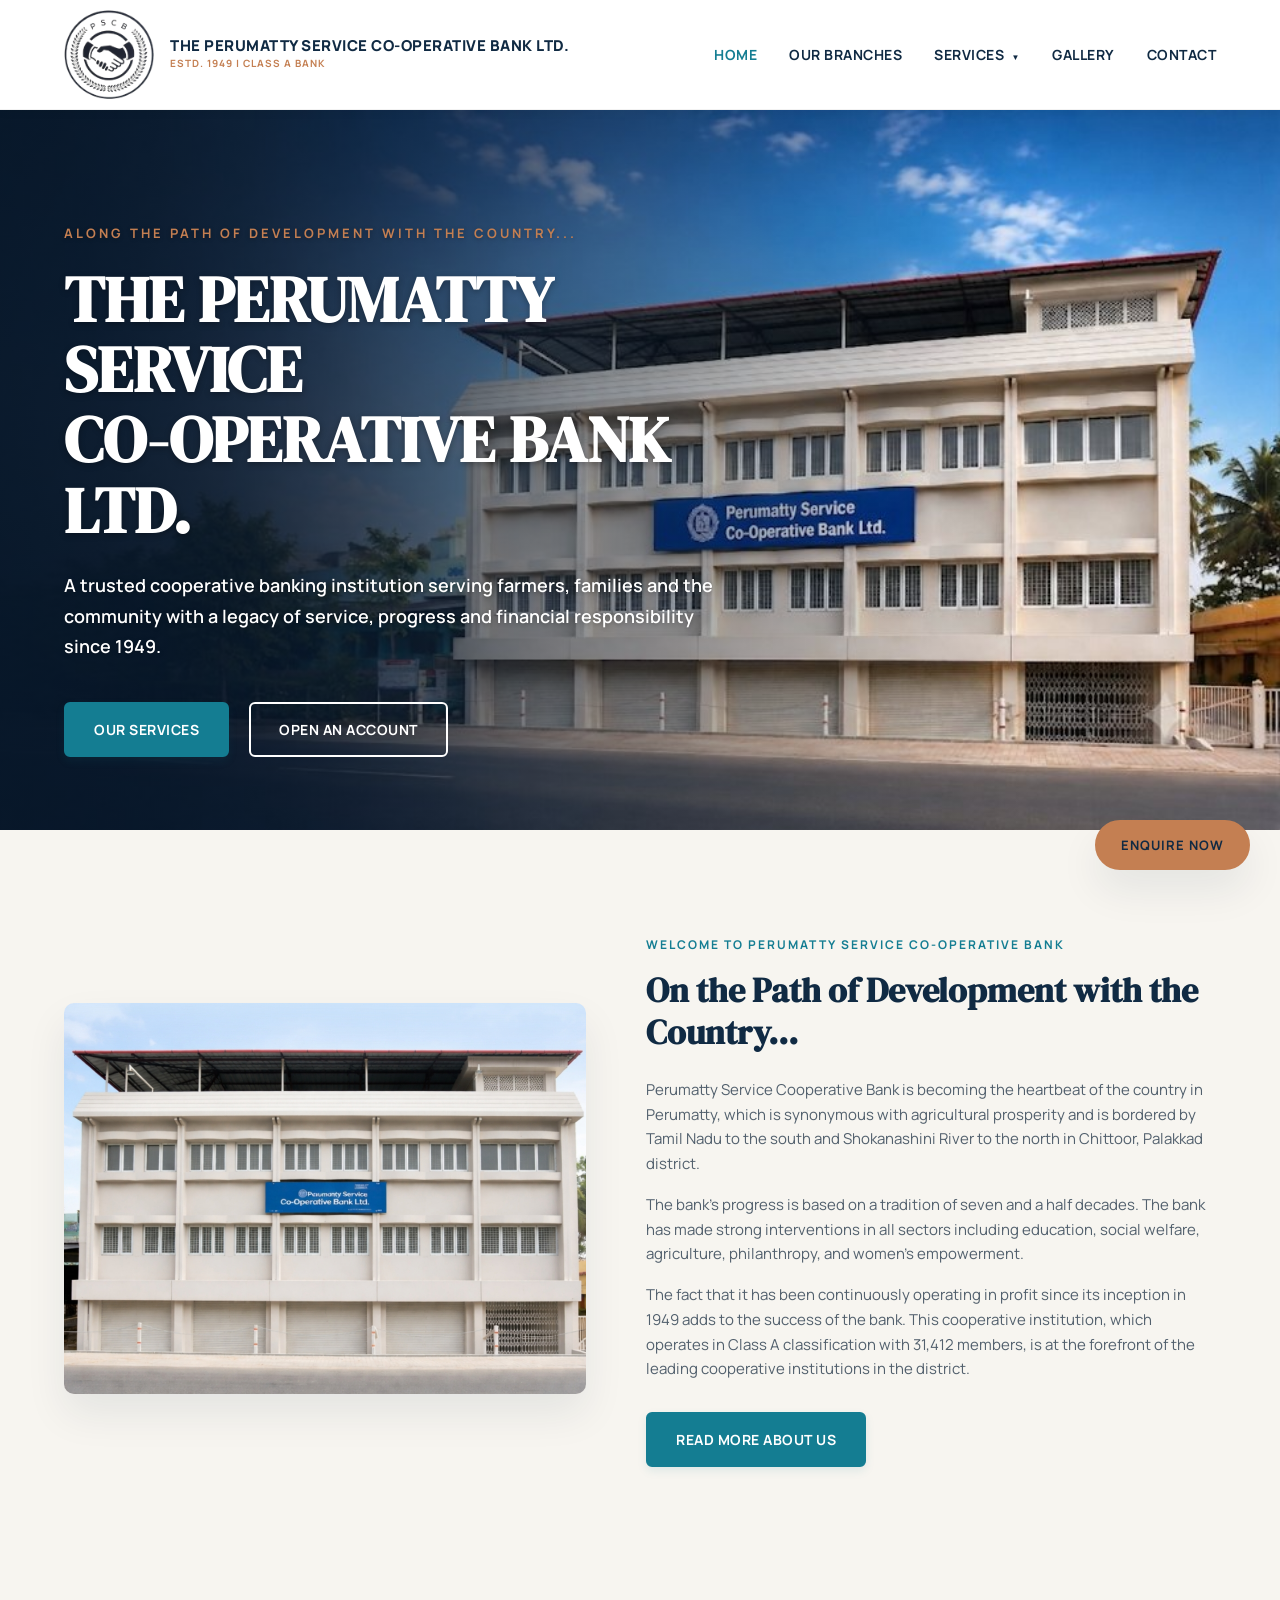
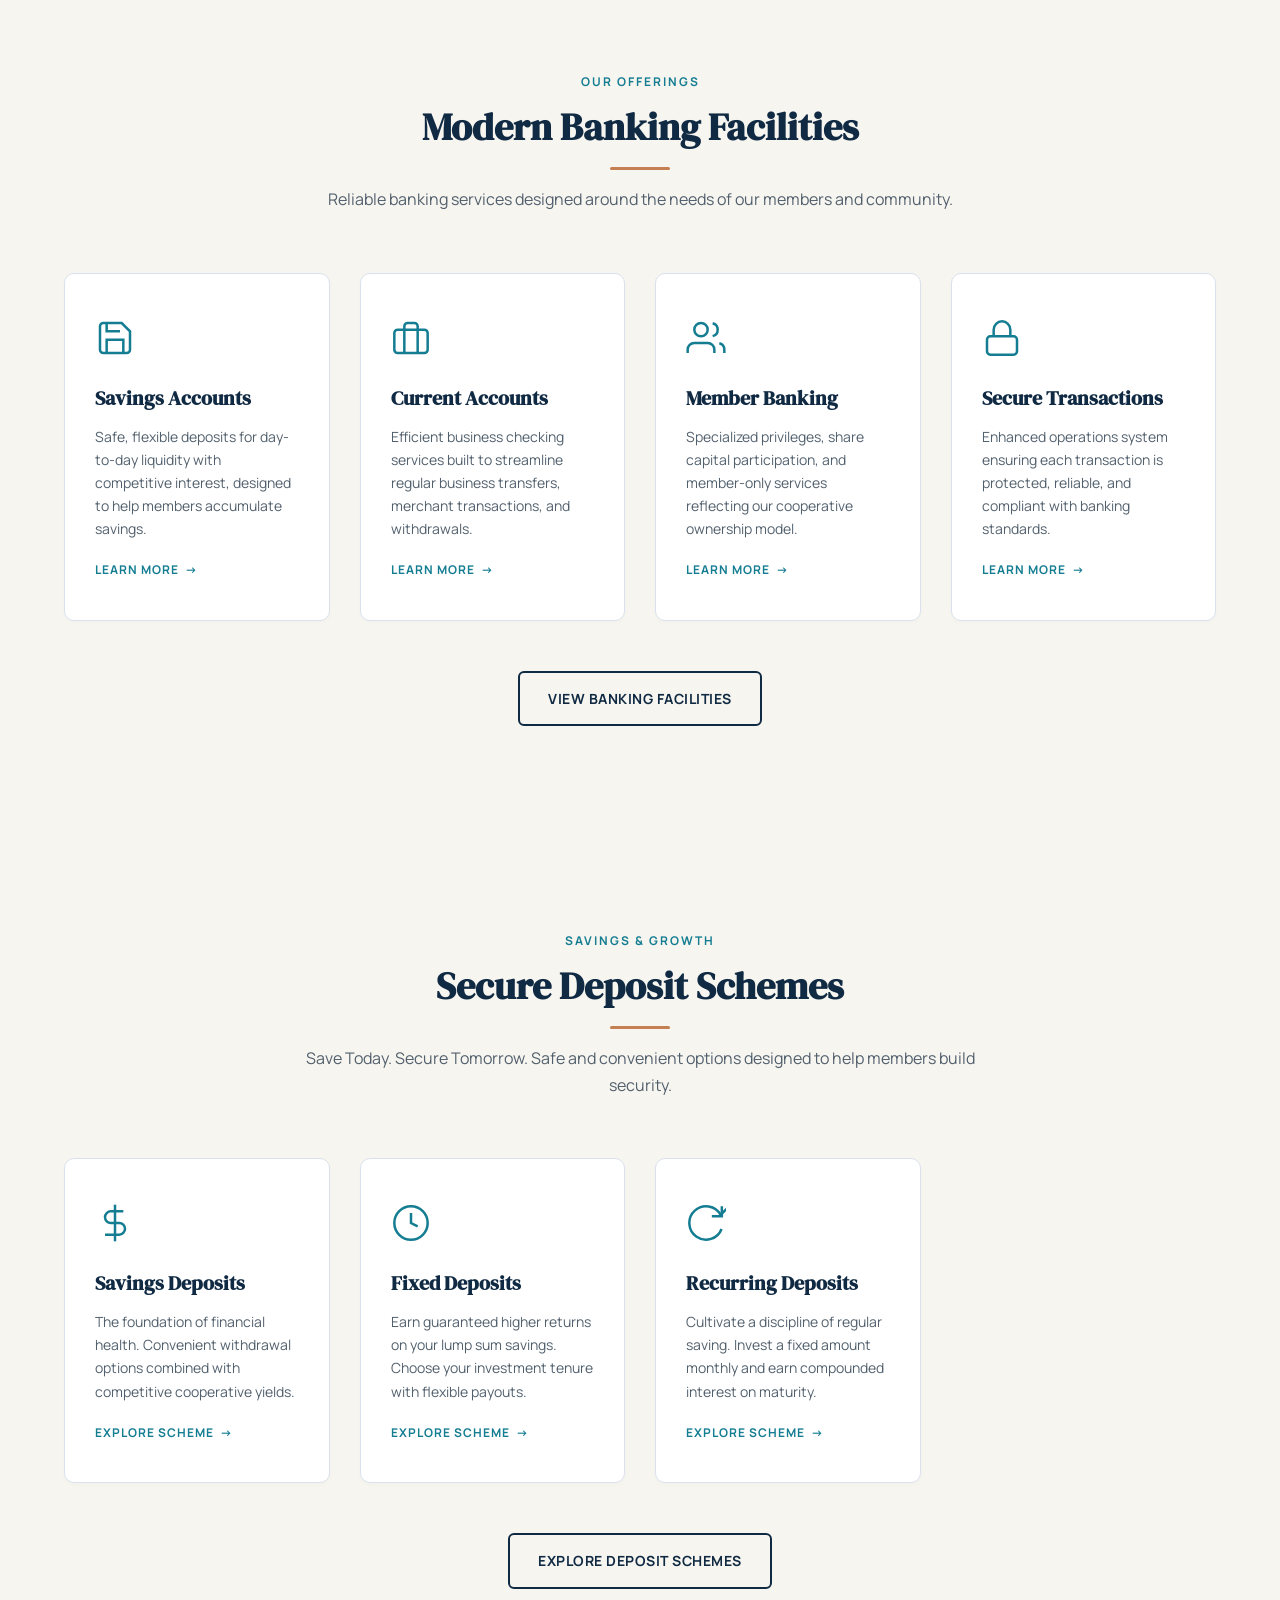
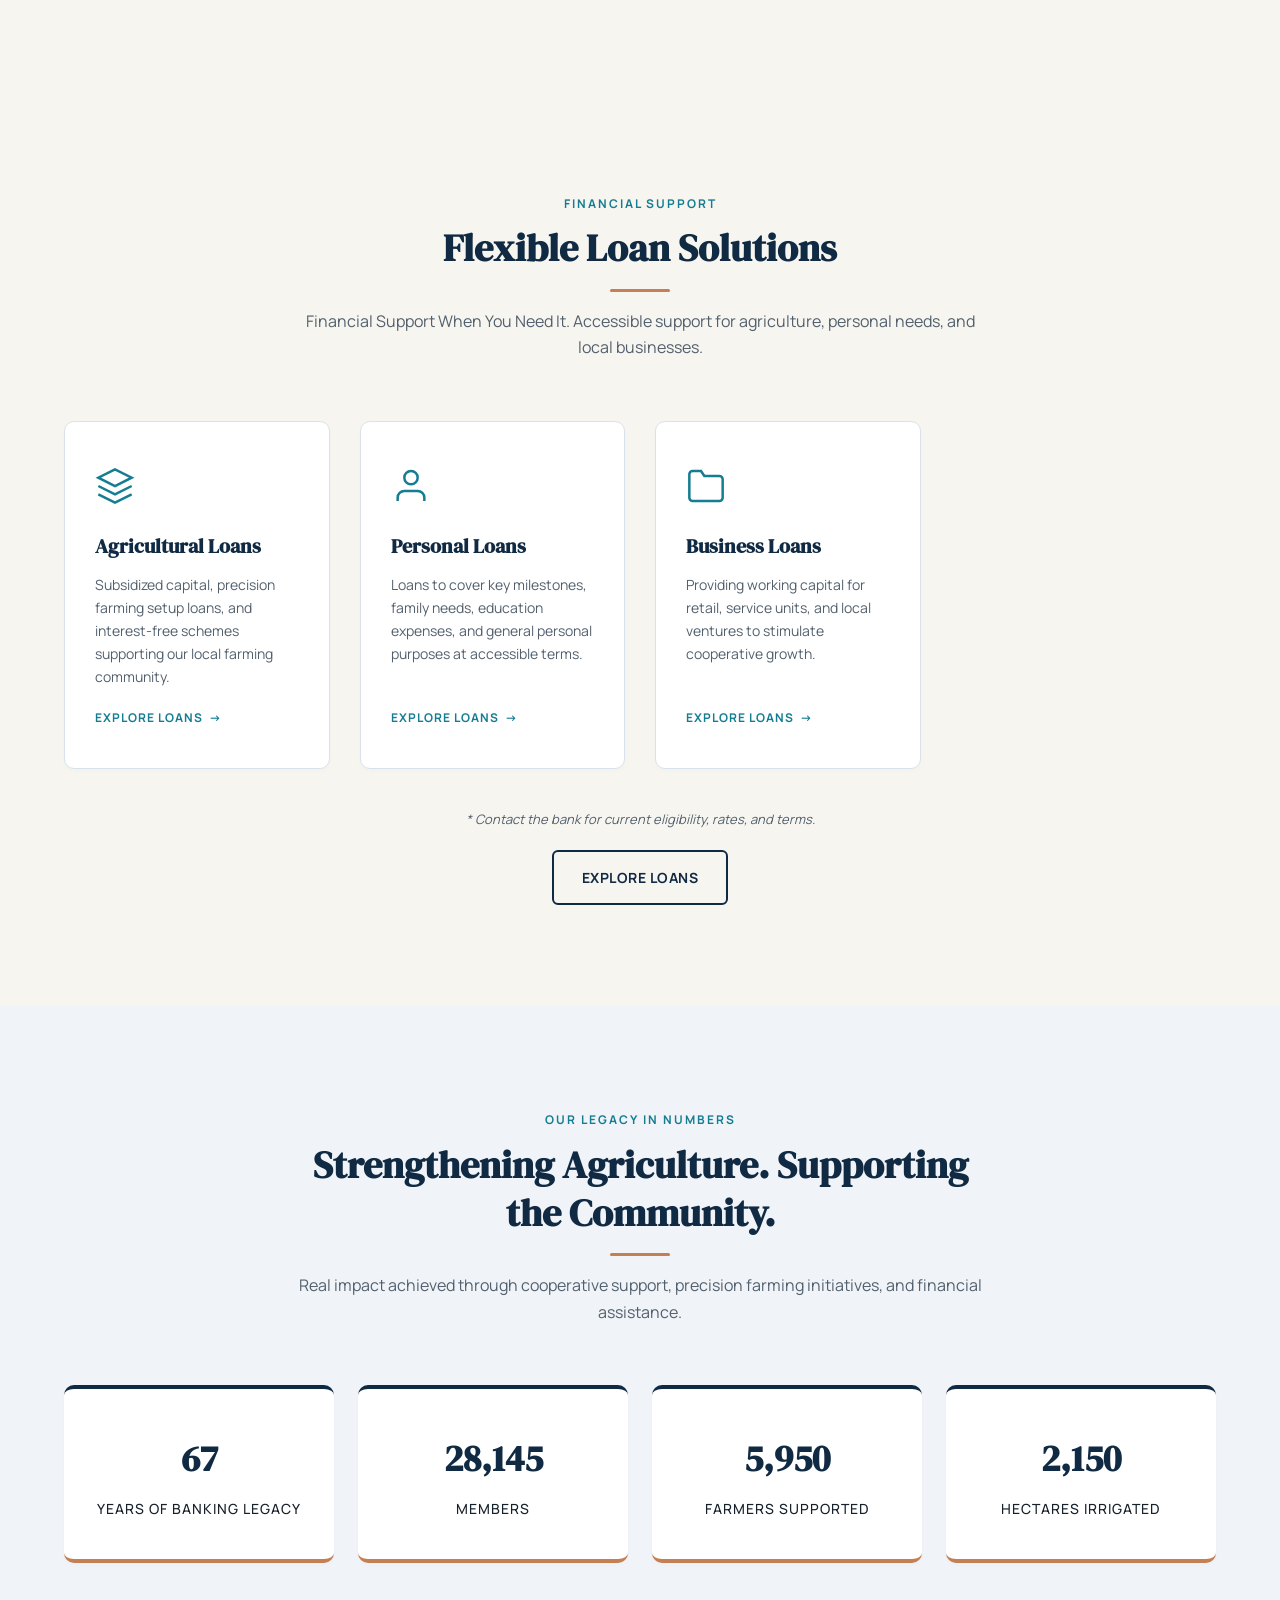
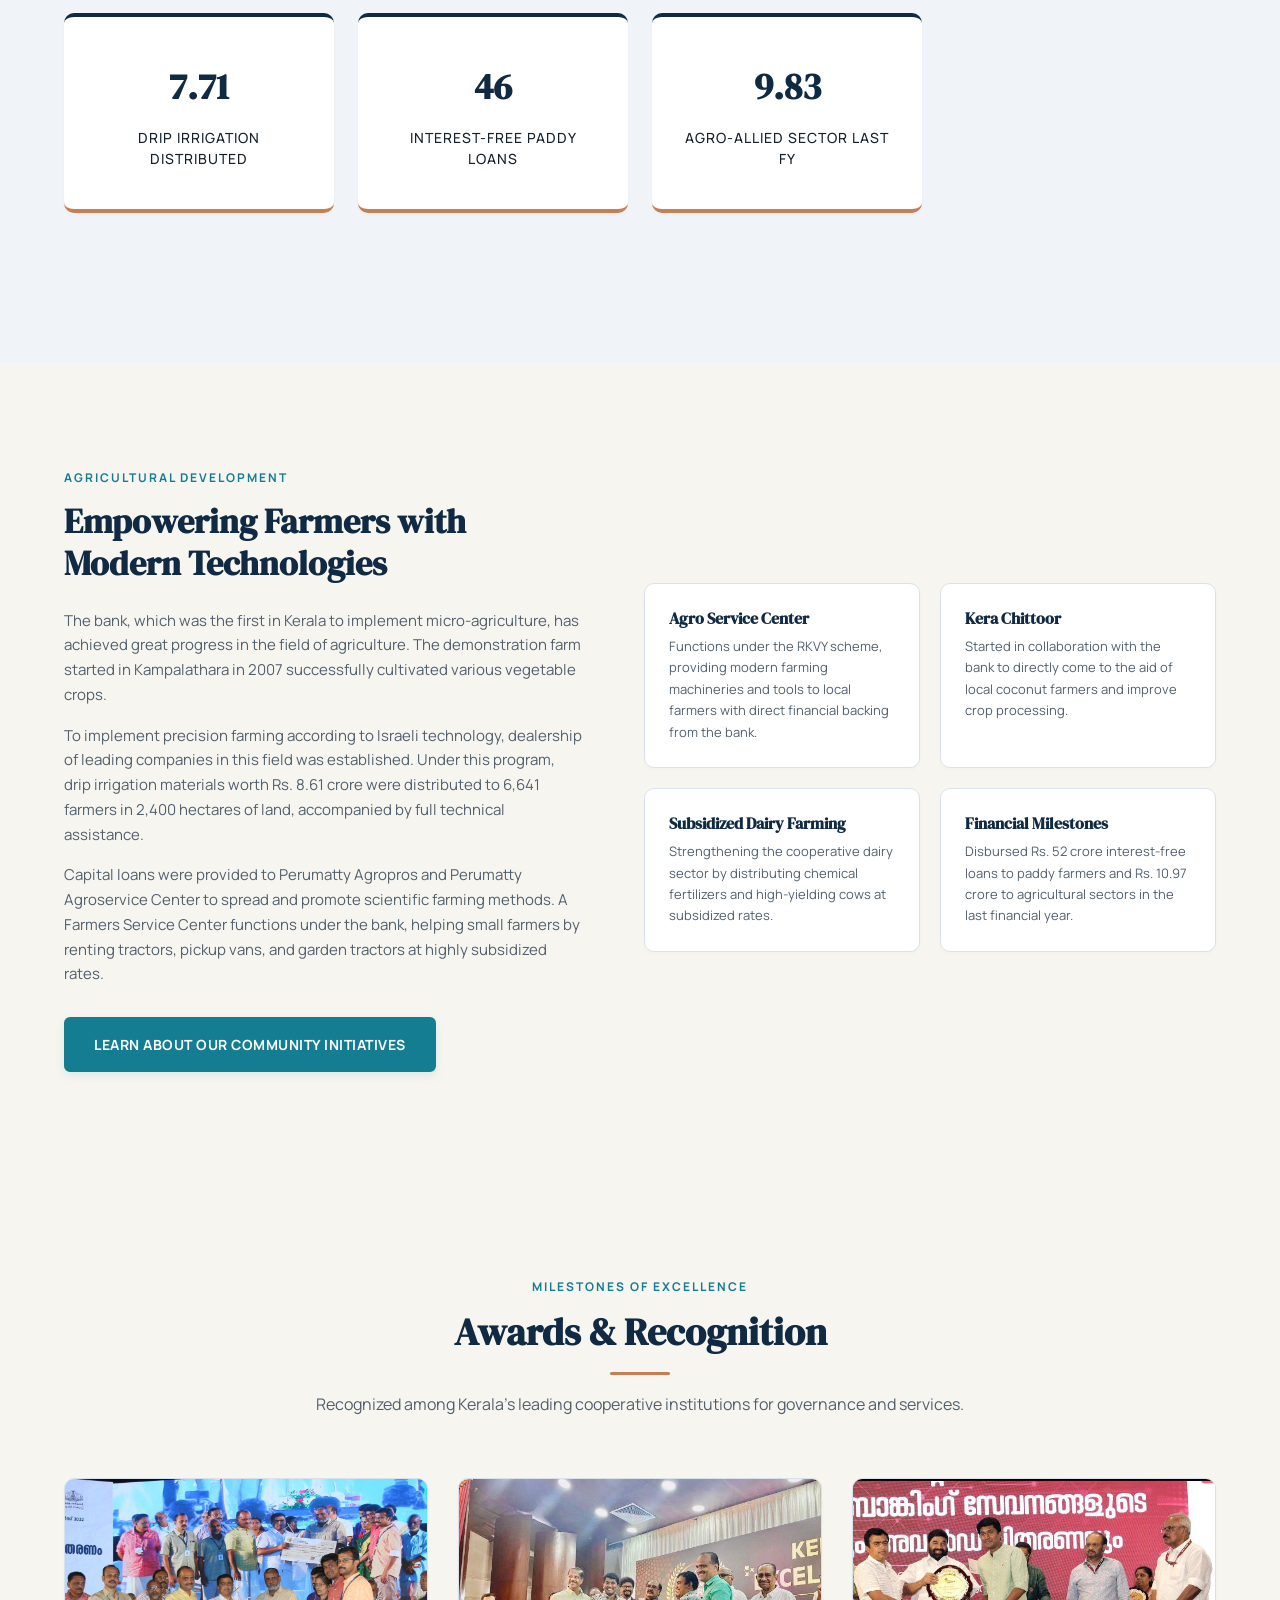
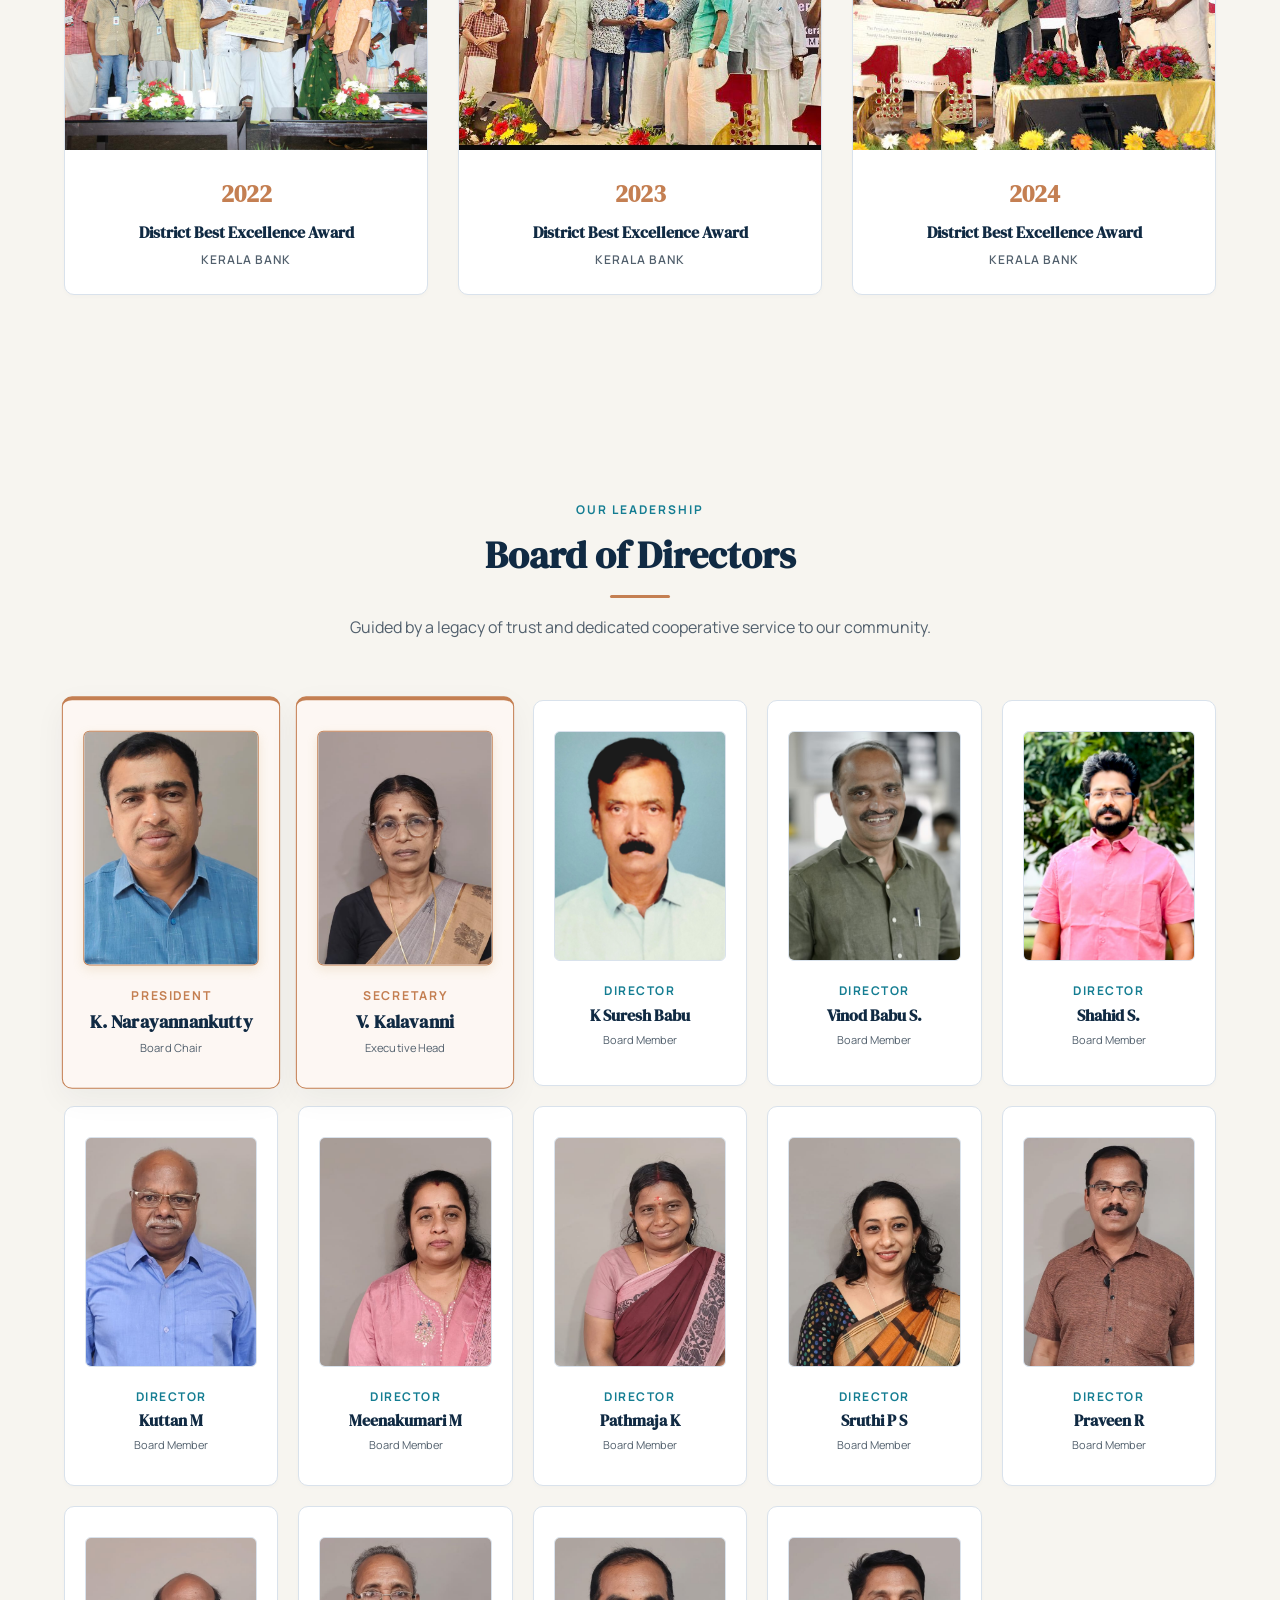
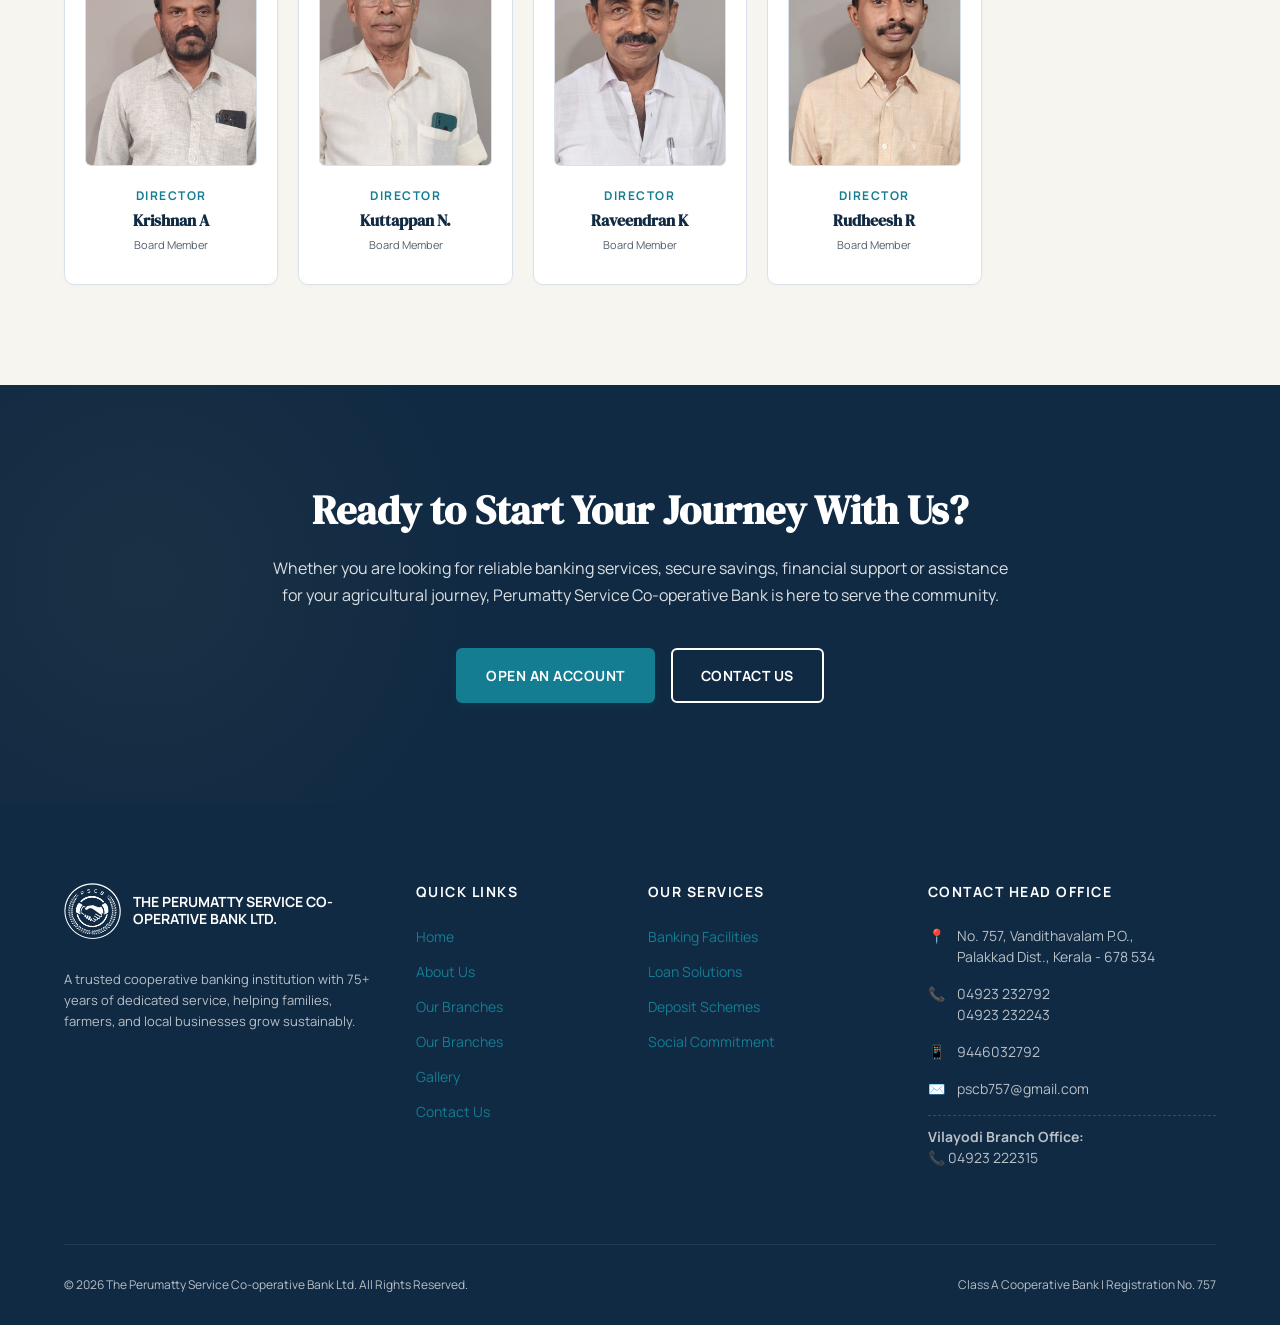
==== commit 3b7d9896: "Update leadership details, Suresh Babu photo, and gallery with new image and hero banner" ====
--- a/index.html
+++ b/index.html
@@ -448,17 +448,17 @@
                 <!-- President (Prominent Card) -->
                 <div class="director-card prominent">
                     <div class="director-photo-container">
-                        <img src="assets/president.jpg" alt="N. Narayannankutty, President of Perumatty Service Cooperative Bank in Palakkad, Kerala" alt="N. Narayannankutty" class="director-photo">
+                        <img src="assets/president.jpg" alt="K. Narayannankutty, President of Perumatty Service Cooperative Bank in Palakkad, Kerala" class="director-photo">
                     </div>
                     <div class="director-position">President</div>
-                    <h4 class="director-name">N. Narayannankutty</h4>
+                    <h4 class="director-name">K. Narayannankutty</h4>
                     <div class="director-designation">Board Chair</div>
                 </div>
 
                 <!-- Secretary (Prominent Card) -->
                 <div class="director-card prominent">
                     <div class="director-photo-container">
-                        <img src="assets/secretary.jpg" alt="V. Kalavanni, Secretary and Executive Head of Perumatty Service Cooperative Bank" alt="V. Kalavanni" class="director-photo">
+                        <img src="assets/secretary.jpg" alt="V. Kalavanni, Secretary and Executive Head of Perumatty Service Cooperative Bank" class="director-photo">
                     </div>
                     <div class="director-position">Secretary</div>
                     <h4 class="director-name">V. Kalavanni</h4>
@@ -468,7 +468,7 @@
                 <!-- Director 1 -->
                 <div class="director-card">
                     <div class="director-photo-container">
-                        <img src="assets/director-suresh-babu.jpg" alt="K Suresh Babu, Board Director of Perumatty Service Cooperative Bank" alt="K Suresh Babu" class="director-photo">
+                        <img src="https://i.ibb.co/Wvcrjqkq/image.png" onerror="this.onerror=null;this.src='assets/director-suresh-babu.png';" alt="K Suresh Babu, Board Director of Perumatty Service Cooperative Bank" class="director-photo">
                     </div>
                     <div class="director-position">Director</div>
                     <h4 class="director-name">K Suresh Babu</h4>
@@ -478,20 +478,20 @@
                 <!-- Director 2 -->
                 <div class="director-card">
                     <div class="director-photo-container">
-                        <img src="assets/director-vinod-babu.jpg" alt="Vinod Babu, Board Director of Perumatty Service Cooperative Bank" alt="Vinod Babu" class="director-photo">
-                    </div>
-                    <div class="director-position">Director</div>
-                    <h4 class="director-name">Vinod Babu</h4>
+                        <img src="assets/director-vinod-babu.jpg" alt="Vinod Babu S., Board Director of Perumatty Service Cooperative Bank" class="director-photo">
+                    </div>
+                    <div class="director-position">Director</div>
+                    <h4 class="director-name">Vinod Babu S.</h4>
                     <div class="director-designation">Board Member</div>
                 </div>
 
                 <!-- Director 3 -->
                 <div class="director-card">
                     <div class="director-photo-container">
-                        <img src="assets/director-shahid.jpg" alt="Shahid, Board Director of Perumatty Service Cooperative Bank" alt="Shahid" class="director-photo">
-                    </div>
-                    <div class="director-position">Director</div>
-                    <h4 class="director-name">Shahid</h4>
+                        <img src="assets/director-shahid.jpg" alt="Shahid S., Board Director of Perumatty Service Cooperative Bank" class="director-photo">
+                    </div>
+                    <div class="director-position">Director</div>
+                    <h4 class="director-name">Shahid S.</h4>
                     <div class="director-designation">Board Member</div>
                 </div>
 
@@ -558,10 +558,10 @@
                 <!-- Director 10 -->
                 <div class="director-card">
                     <div class="director-photo-container">
-                        <img src="assets/director-kattappan-n.jpg" alt="Kattappan N, Board Director of Perumatty Service Cooperative Bank" alt="Kattappan N" class="director-photo">
-                    </div>
-                    <div class="director-position">Director</div>
-                    <h4 class="director-name">Kattappan N</h4>
+                        <img src="assets/director-kattappan-n.jpg" onerror="this.onerror=null;this.src='assets/director-kuttappan-n.jpg';" alt="Kuttappan N., Board Director of Perumatty Service Cooperative Bank" class="director-photo">
+                    </div>
+                    <div class="director-position">Director</div>
+                    <h4 class="director-name">Kuttappan N.</h4>
                     <div class="director-designation">Board Member</div>
                 </div>
 
--- a/css/style.css
+++ b/css/style.css
@@ -582,6 +582,40 @@
     transform: scale(1.04);
 }
 
+/* Gallery Hero - Full-Width Background Banner */
+.sub-hero.gallery-hero {
+    background-image: linear-gradient(rgba(8, 25, 43, 0.72), rgba(8, 25, 43, 0.72)), url('https://i.ibb.co/mFDjFn66/Whats-App-Image-2026-11-17-at-1-05-59-PM.jpg'), url('../assets/gallery-new.jpg');
+    background-size: cover;
+    background-position: center center;
+    background-repeat: no-repeat;
+    padding: 75px 0;
+    min-height: 280px;
+    display: flex;
+    align-items: center;
+    position: relative;
+}
+
+.sub-hero.gallery-hero::before {
+    display: none;
+}
+
+.gallery-hero-overlay {
+    position: absolute;
+    top: 0;
+    left: 0;
+    width: 100%;
+    height: 100%;
+    background: rgba(8, 25, 43, 0.25);
+    z-index: 1;
+    pointer-events: none;
+}
+
+.gallery-hero-content {
+    max-width: 680px;
+    position: relative;
+    z-index: 2;
+}
+
 /* Animations for Sub-Hero Banner */
 @keyframes slideInLeft {
     from {
@@ -1770,6 +1804,15 @@
         margin: 0 auto;
         width: 100%;
         aspect-ratio: 16/10;
+    }
+    .sub-hero.gallery-hero {
+        padding: 55px 0;
+        min-height: 240px;
+        background-position: center center;
+        text-align: center;
+    }
+    .gallery-hero-content {
+        margin: 0 auto;
     }
     .hamburger {
         display: flex;
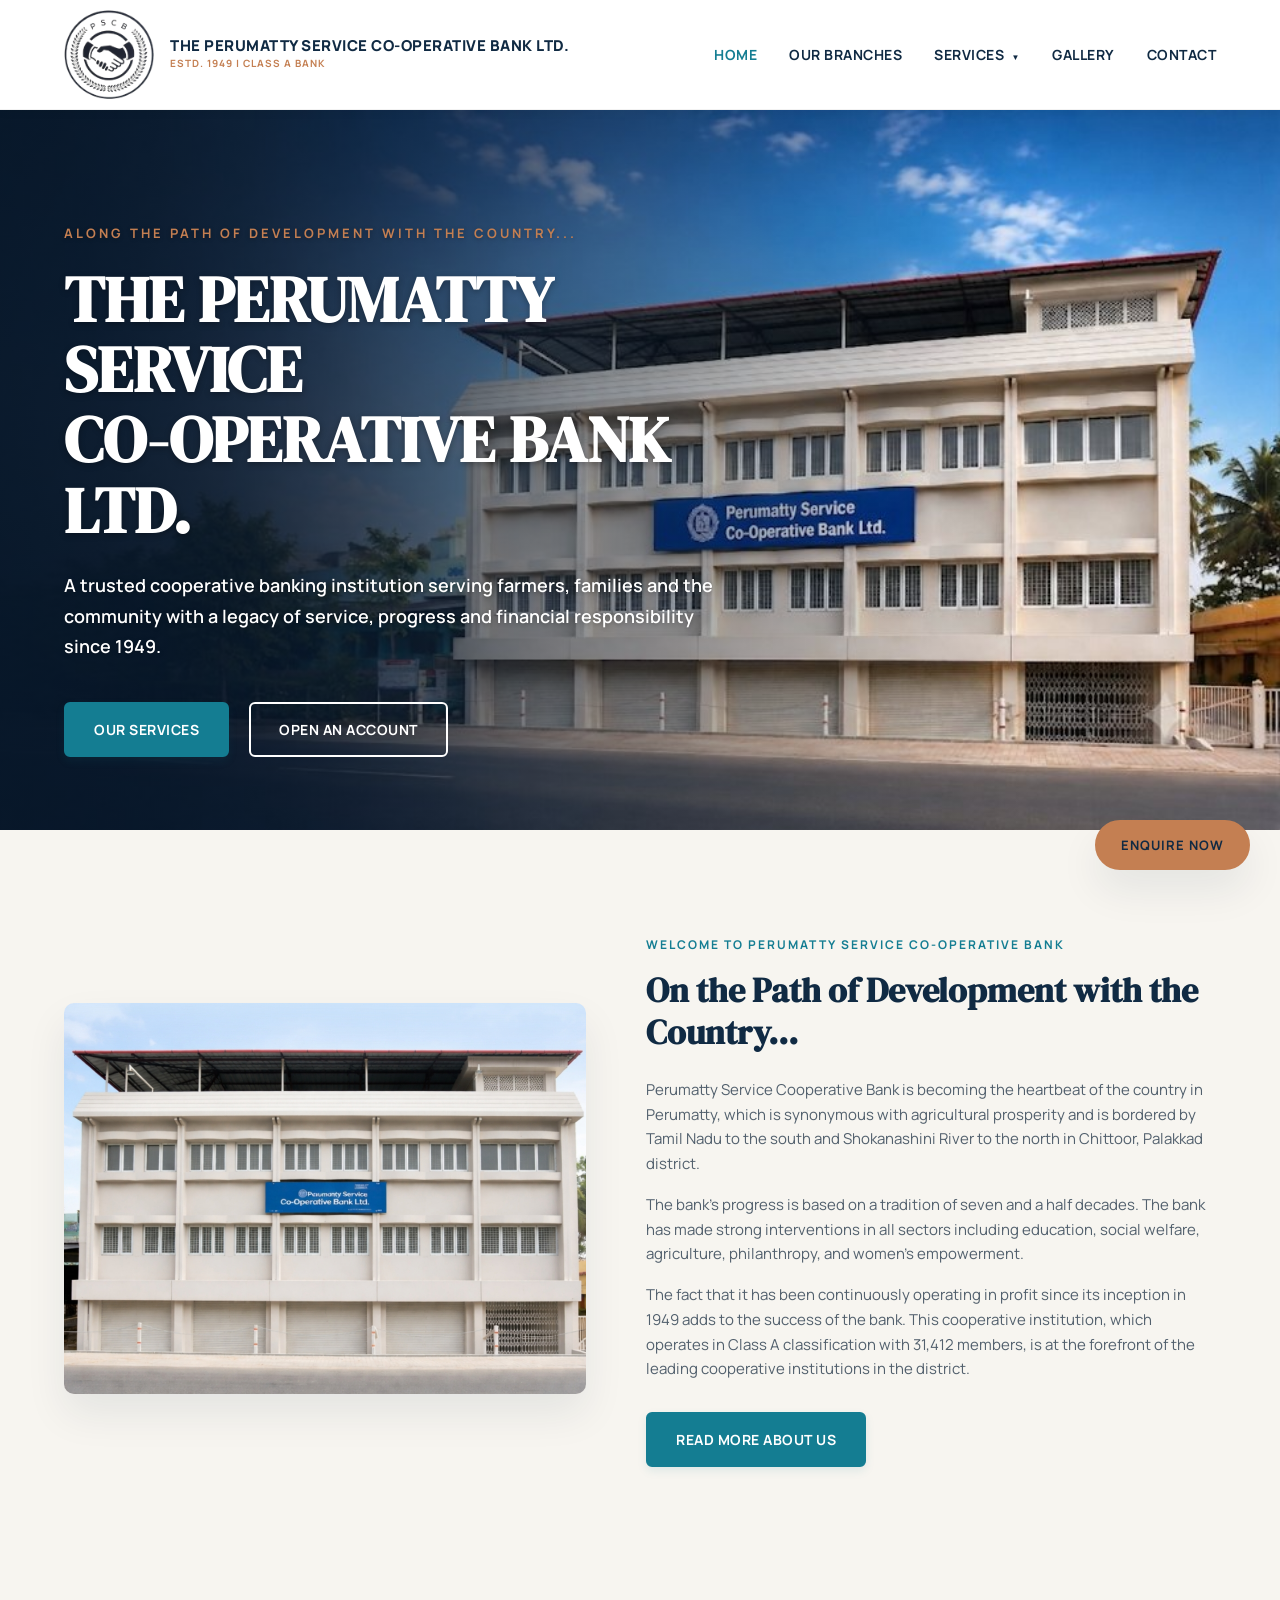
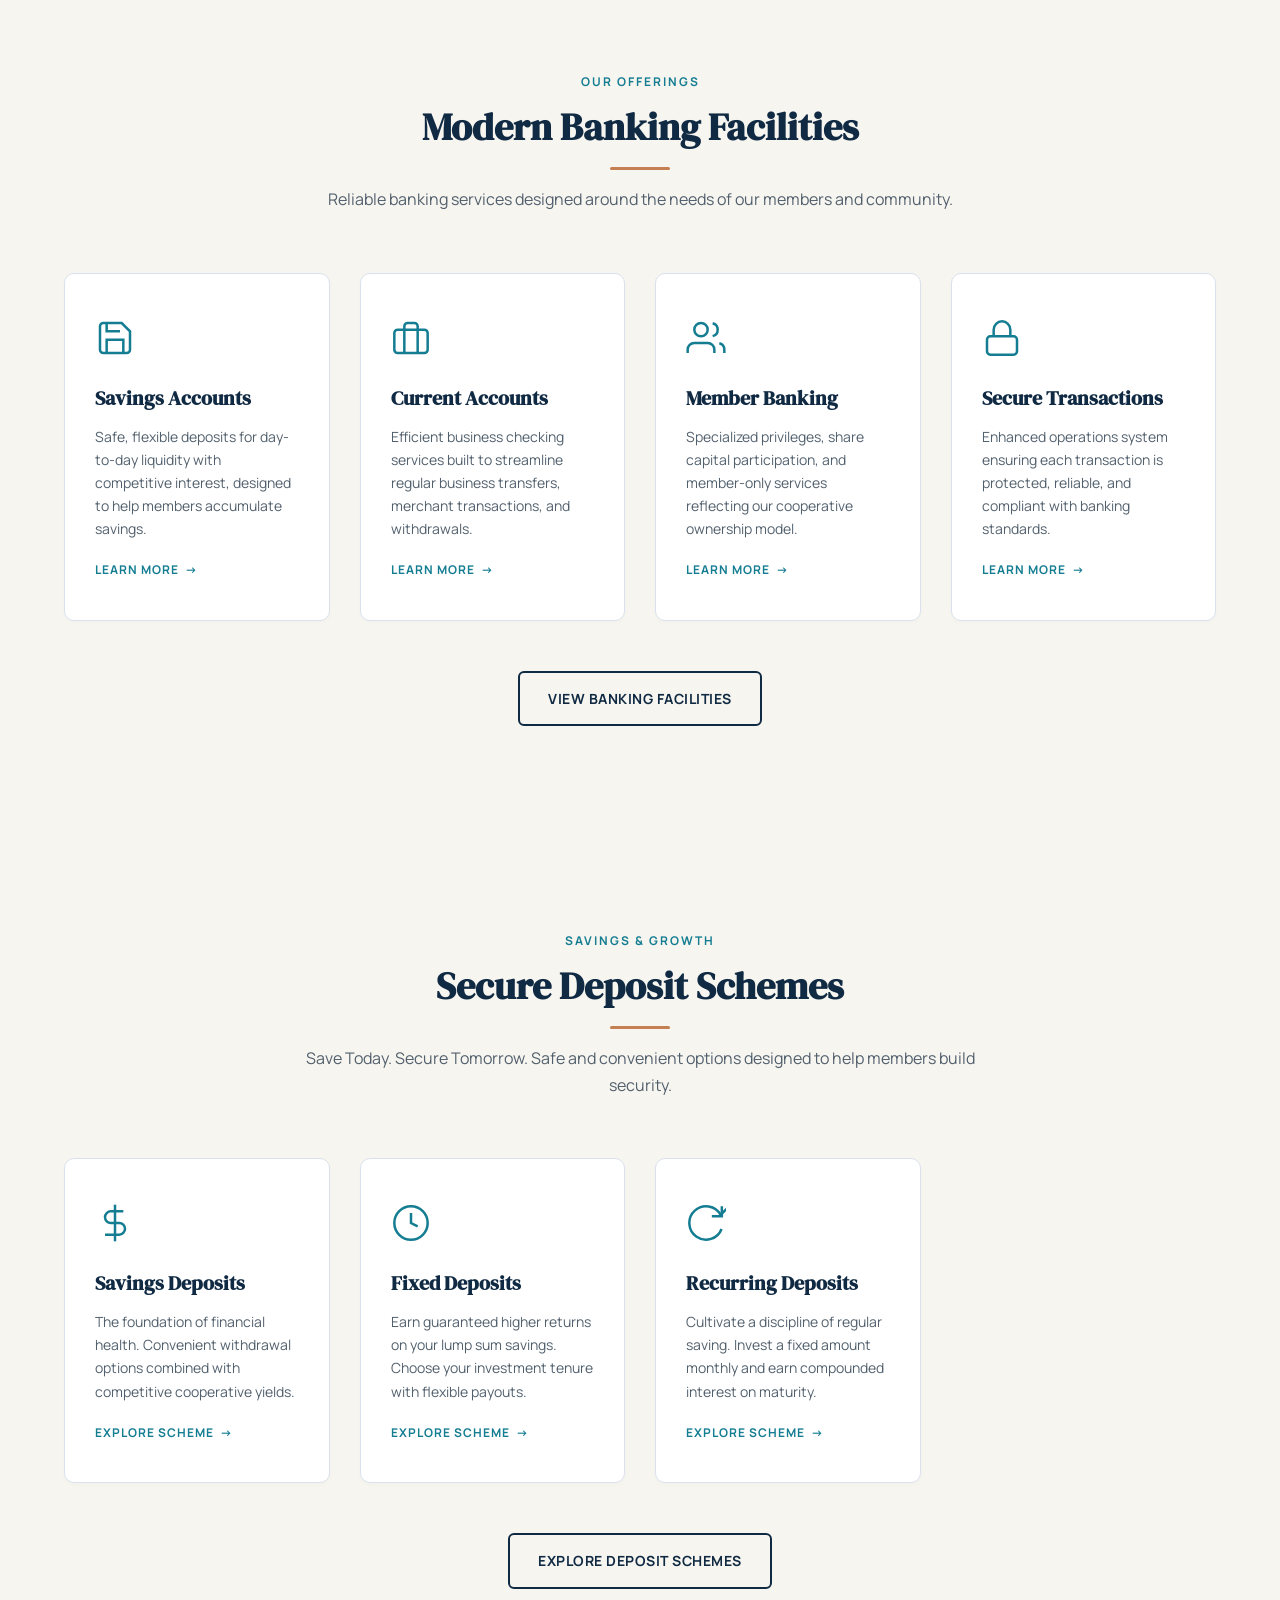
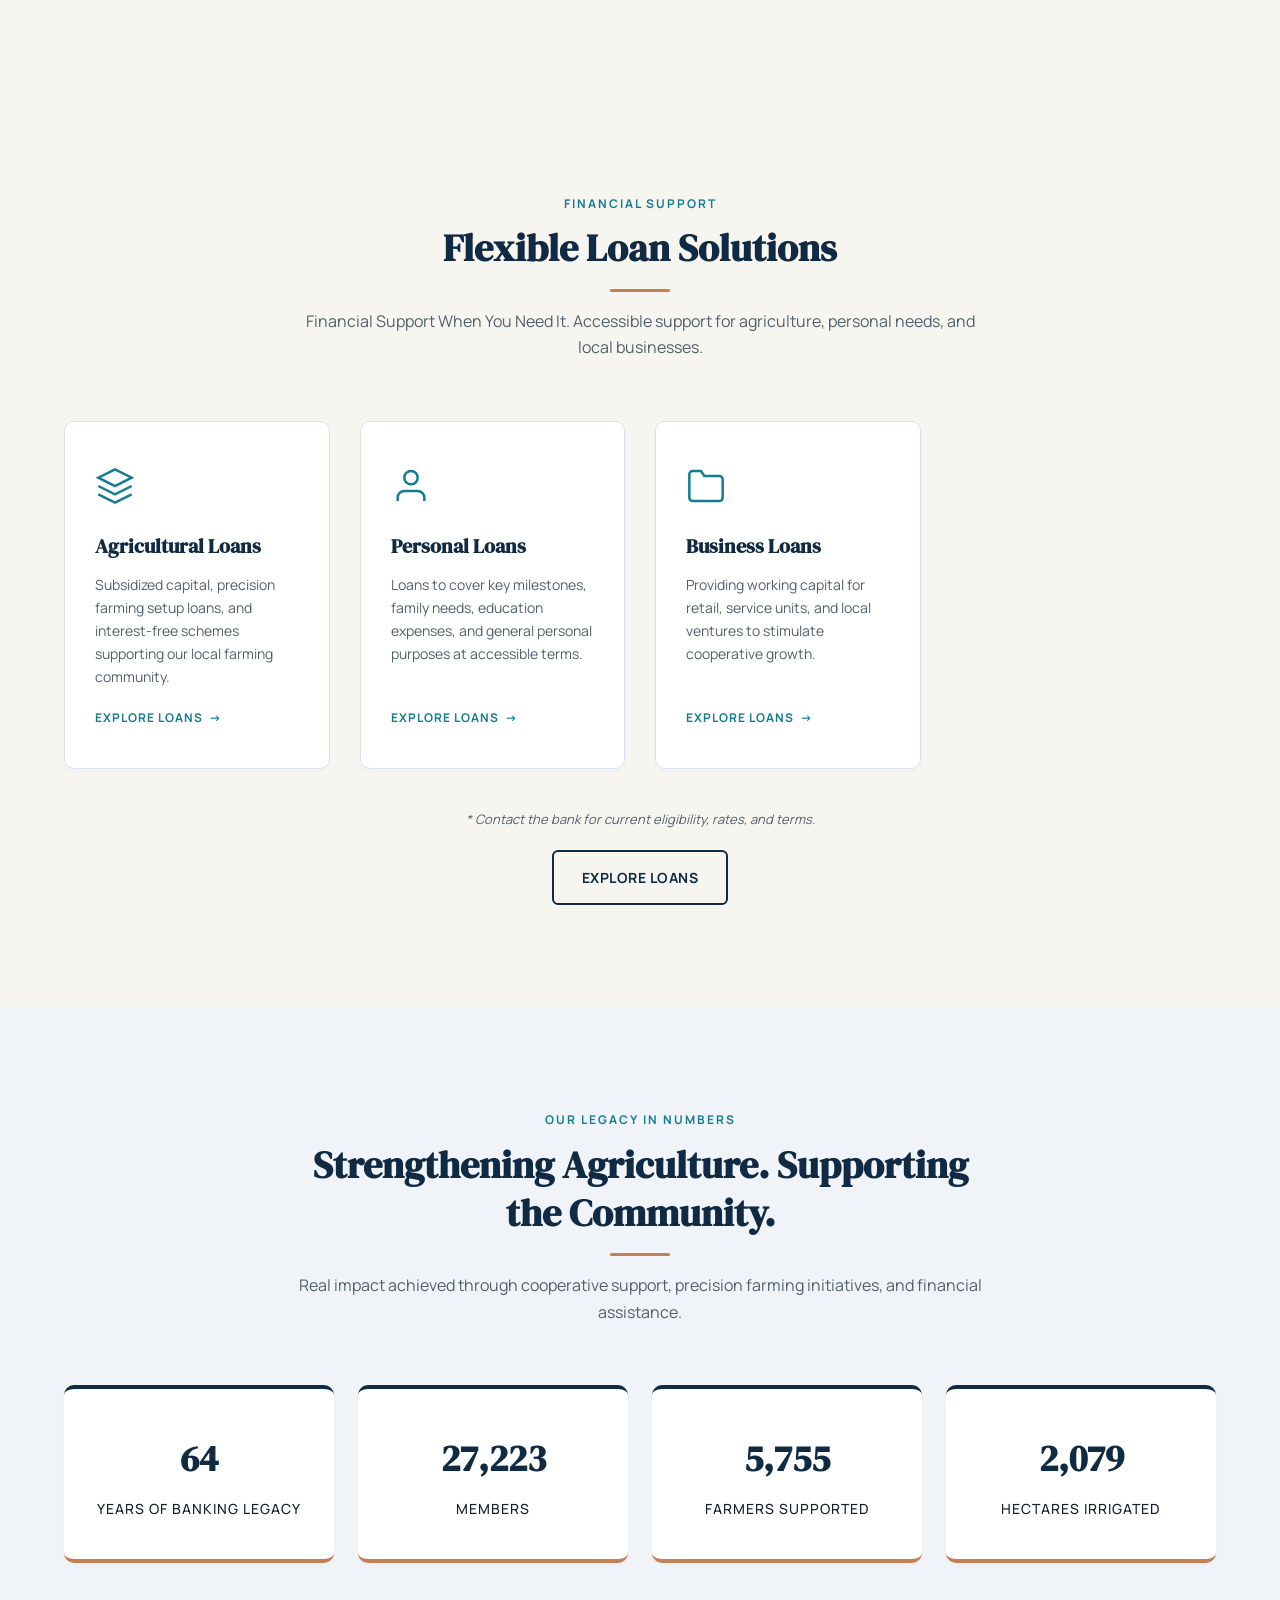
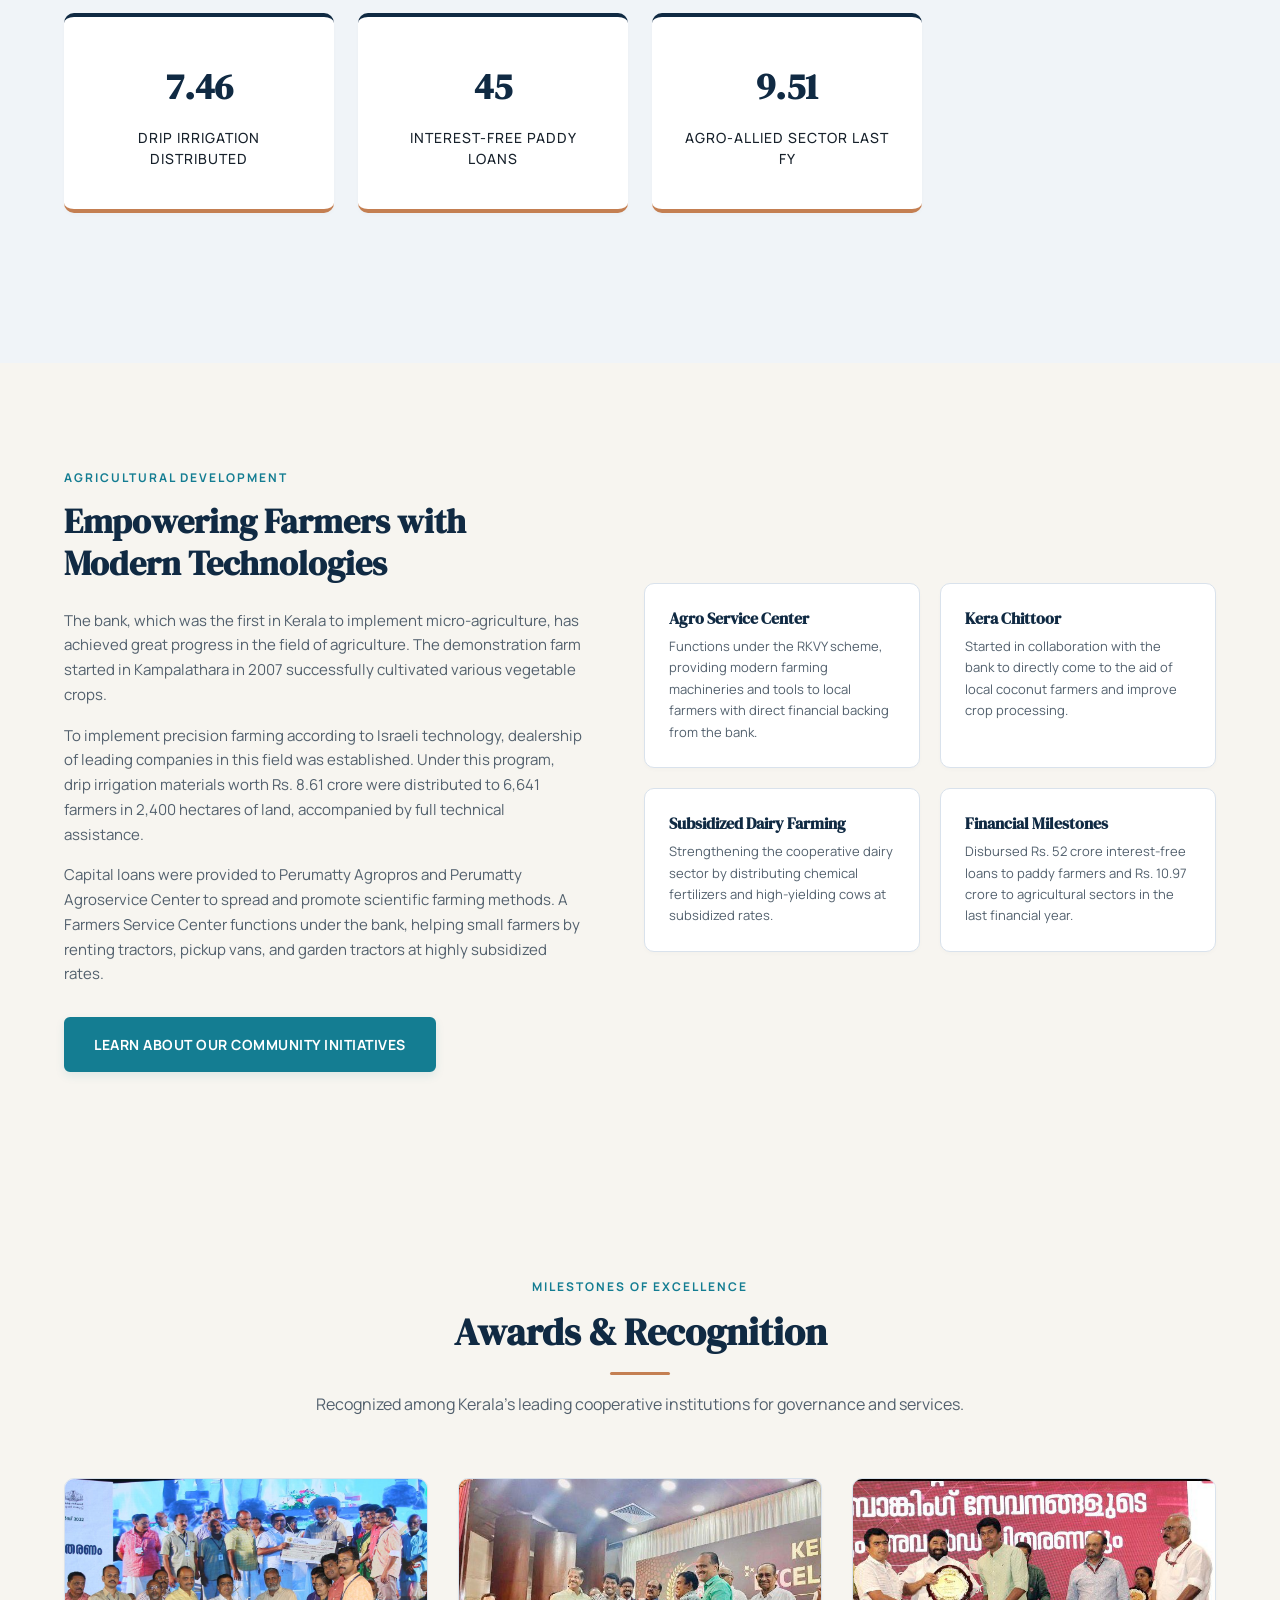
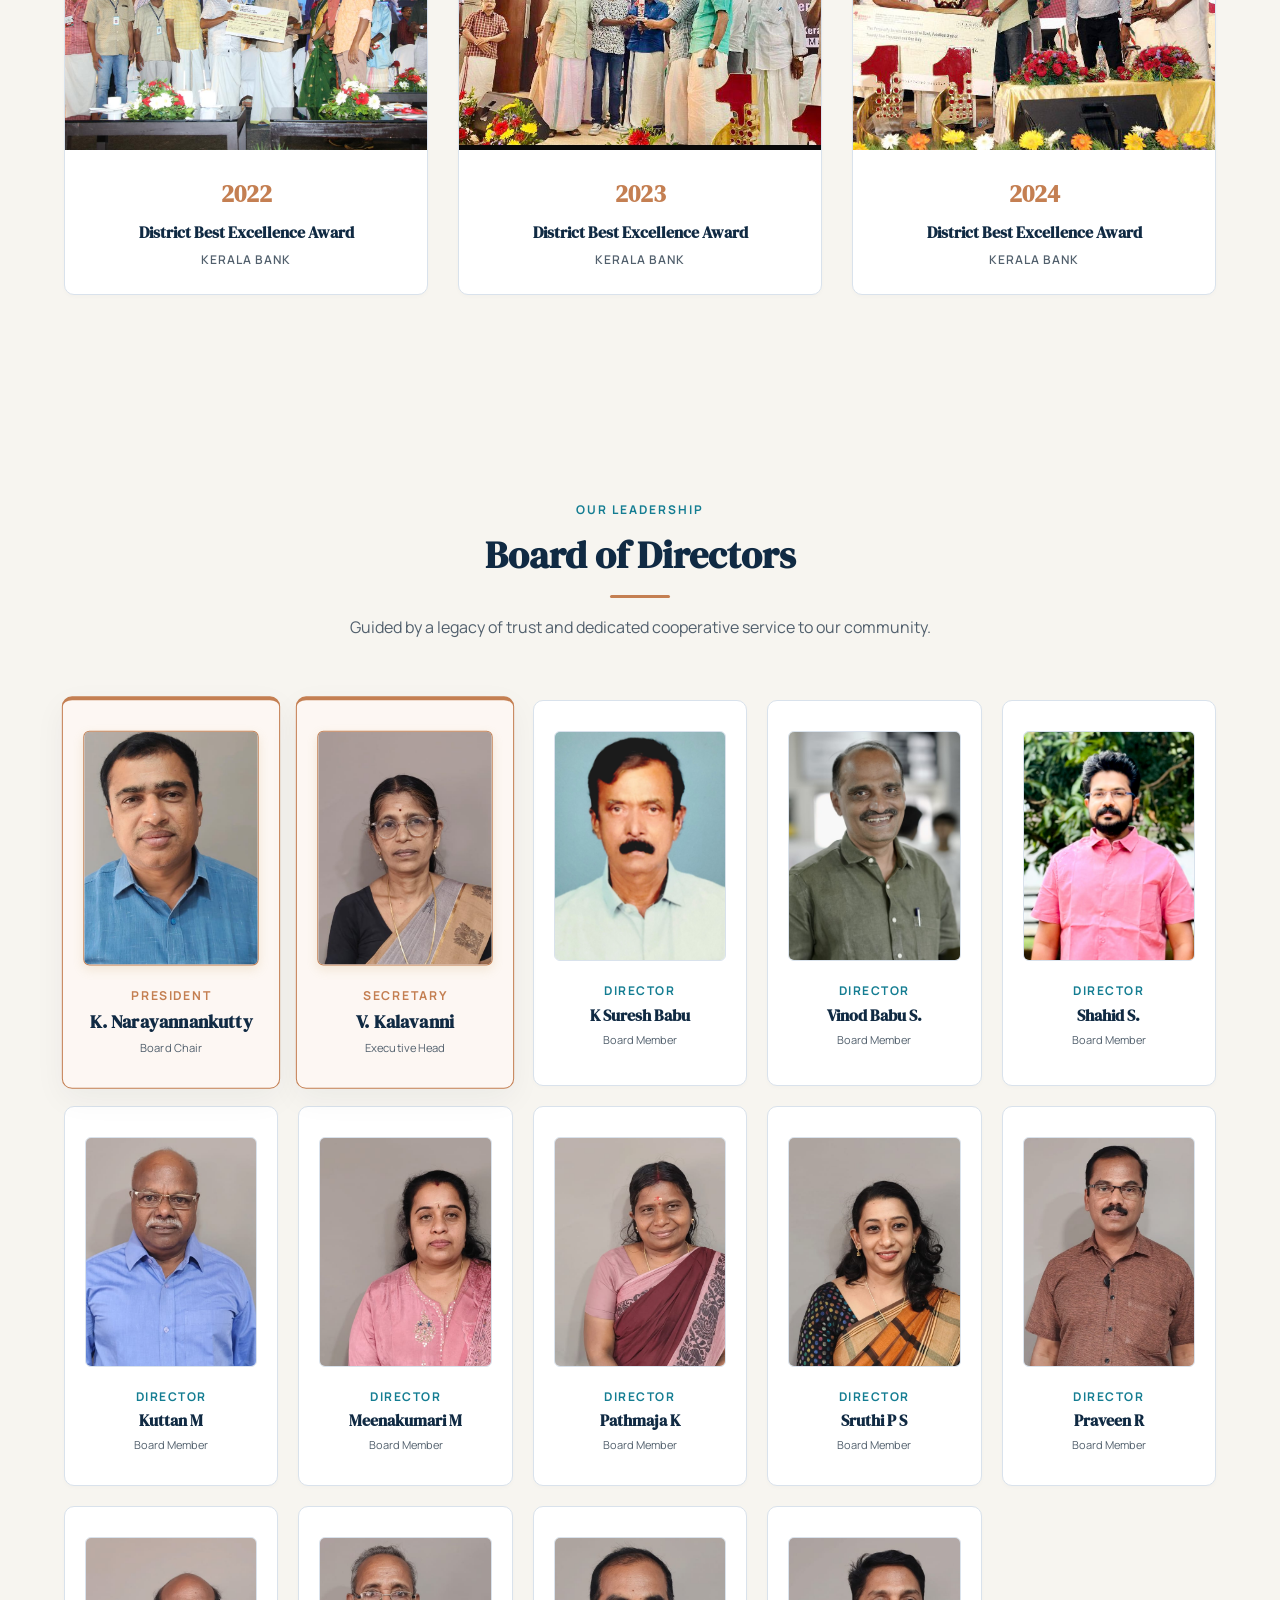
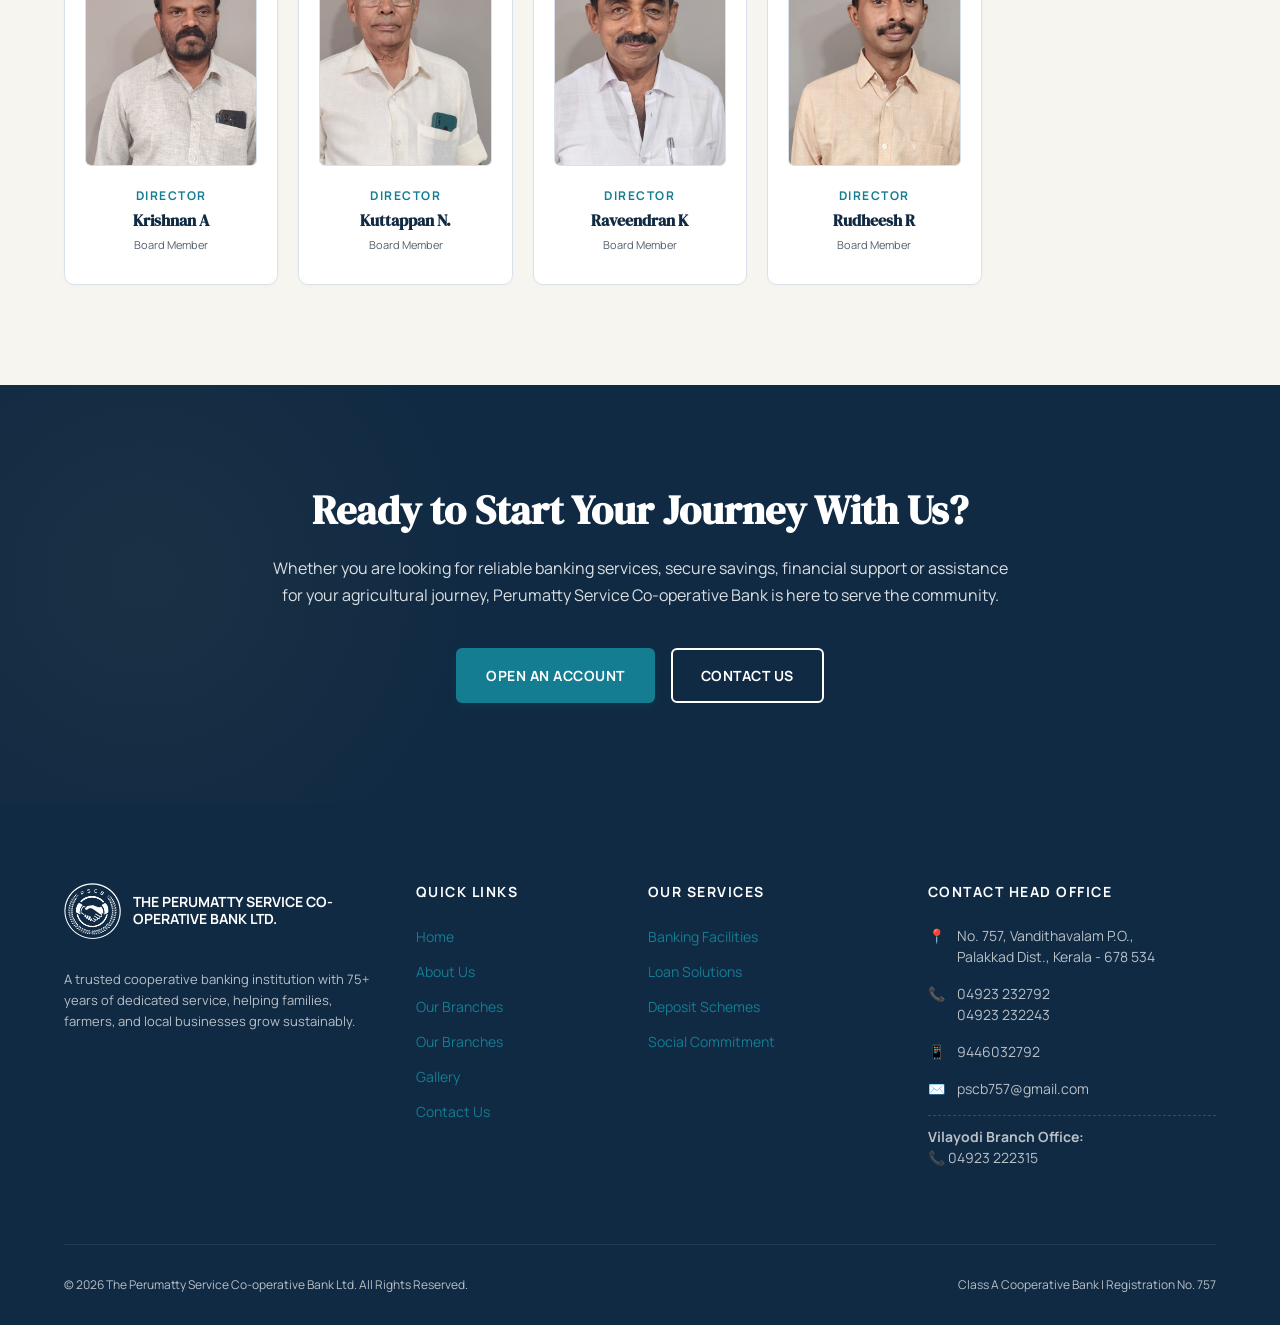
==== commit 19f5c0f8: "Optimize homepage mobile layout: 2-column Board of Directors grid and compact section spacing to red" ====
--- a/index.html
+++ b/index.html
@@ -82,7 +82,7 @@
     <!-- Stylesheets -->
     <link rel="stylesheet" href="css/style.css">
 </head>
-<body>
+<body class="home-page">
 
     <!-- Sticky Navigation Bar -->
     <header class="navbar">
@@ -213,7 +213,7 @@
                 </div>
             </div>
             
-            <div style="text-align: center; margin-top: 50px;">
+            <div class="section-bottom-action" style="text-align: center; margin-top: 50px;">
                 <a href="services/banking-facilities.html" class="btn btn-secondary">View Banking Facilities</a>
             </div>
         </div>
@@ -255,7 +255,7 @@
                 </div>
             </div>
 
-            <div style="text-align: center; margin-top: 50px;">
+            <div class="section-bottom-action" style="text-align: center; margin-top: 50px;">
                 <a href="services/deposits.html" class="btn btn-secondary">Explore Deposit Schemes</a>
             </div>
         </div>
@@ -297,7 +297,7 @@
                 </div>
             </div>
 
-            <div style="max-width: 600px; margin: 40px auto 0 auto; text-align: center;">
+            <div class="section-bottom-action" style="max-width: 600px; margin: 40px auto 0 auto; text-align: center;">
                 <p style="font-size: 13px; color: var(--text-muted); font-style: italic; margin-bottom: 20px;">
                     * Contact the bank for current eligibility, rates, and terms.
                 </p>
--- a/css/style.css
+++ b/css/style.css
@@ -582,40 +582,6 @@
     transform: scale(1.04);
 }
 
-/* Gallery Hero - Full-Width Background Banner */
-.sub-hero.gallery-hero {
-    background-image: linear-gradient(rgba(8, 25, 43, 0.72), rgba(8, 25, 43, 0.72)), url('https://i.ibb.co/mFDjFn66/Whats-App-Image-2026-11-17-at-1-05-59-PM.jpg'), url('../assets/gallery-new.jpg');
-    background-size: cover;
-    background-position: center center;
-    background-repeat: no-repeat;
-    padding: 75px 0;
-    min-height: 280px;
-    display: flex;
-    align-items: center;
-    position: relative;
-}
-
-.sub-hero.gallery-hero::before {
-    display: none;
-}
-
-.gallery-hero-overlay {
-    position: absolute;
-    top: 0;
-    left: 0;
-    width: 100%;
-    height: 100%;
-    background: rgba(8, 25, 43, 0.25);
-    z-index: 1;
-    pointer-events: none;
-}
-
-.gallery-hero-content {
-    max-width: 680px;
-    position: relative;
-    z-index: 2;
-}
-
 /* Animations for Sub-Hero Banner */
 @keyframes slideInLeft {
     from {
@@ -1804,15 +1770,6 @@
         margin: 0 auto;
         width: 100%;
         aspect-ratio: 16/10;
-    }
-    .sub-hero.gallery-hero {
-        padding: 55px 0;
-        min-height: 240px;
-        background-position: center center;
-        text-align: center;
-    }
-    .gallery-hero-content {
-        margin: 0 auto;
     }
     .hamburger {
         display: flex;
@@ -1872,22 +1829,57 @@
         display: none;
     }
     .directors-grid {
-        grid-template-columns: 1fr;
+        grid-template-columns: repeat(2, 1fr) !important;
+        gap: 10px !important;
+    }
+    .director-card {
+        padding: 10px 8px !important;
+        border-radius: 8px !important;
+        height: 100% !important;
+        display: flex !important;
+        flex-direction: column !important;
+    }
+    .director-card.prominent {
+        transform: none !important;
+        box-shadow: var(--shadow-sm) !important;
+        border-top: 3px solid var(--accent) !important;
     }
     .director-photo-container {
         width: 100% !important;
-        max-width: 220px !important;
+        max-width: 100% !important;
         aspect-ratio: 3/4 !important;
         height: auto !important;
         display: block !important;
-        margin: 0 auto 20px auto !important;
+        margin: 0 auto 6px auto !important;
+        border-radius: 6px !important;
+        overflow: hidden !important;
     }
     .director-photo-container img {
         width: 100% !important;
-        height: auto !important;
+        height: 100% !important;
         aspect-ratio: 3/4 !important;
         display: block !important;
         object-fit: cover !important;
+        object-position: center top !important;
+    }
+    .director-position {
+        font-size: 9.5px !important;
+        letter-spacing: 0.8px !important;
+        margin-bottom: 2px !important;
+        line-height: 1.2 !important;
+    }
+    .director-name {
+        font-size: 12px !important;
+        line-height: 1.25 !important;
+        margin-bottom: 2px !important;
+        word-break: break-word !important;
+    }
+    .director-card.prominent .director-name {
+        font-size: 12.5px !important;
+    }
+    .director-designation {
+        font-size: 9.5px !important;
+        line-height: 1.2 !important;
     }
     .card-grid {
         grid-template-columns: 1fr;
@@ -1908,7 +1900,14 @@
 
 @media (max-width: 480px) {
     .directors-grid {
-        grid-template-columns: 1fr;
+        grid-template-columns: repeat(2, 1fr) !important;
+        gap: 8px !important;
+    }
+    .director-card {
+        padding: 8px 6px !important;
+    }
+    .director-name {
+        font-size: 11.5px !important;
     }
     .hero-actions, .cta-actions {
         flex-direction: column;
@@ -2059,3 +2058,400 @@
         gap: 16px;
     }
 }
+
+/* ==========================================================================
+   HOMEPAGE MOBILE COMPACT LAYOUT OPTIMIZATIONS (max-width: 768px)
+   Reduces vertical scrolling while strictly preserving all content
+   ========================================================================== */
+@media (max-width: 768px) {
+    /* Section & Container Padding Tightening */
+    .home-page .container {
+        padding: 0 16px;
+    }
+    .home-page .section {
+        padding: 36px 0 !important;
+    }
+    .home-page .section-header {
+        margin-bottom: 20px !important;
+    }
+    .home-page .section-title {
+        font-size: 23px !important;
+        line-height: 1.25 !important;
+        margin-bottom: 6px !important;
+    }
+    .home-page .section-subtitle {
+        font-size: 13px !important;
+        line-height: 1.45 !important;
+        max-width: 100% !important;
+    }
+    .home-page .eyebrow {
+        font-size: 10px !important;
+        letter-spacing: 1.5px !important;
+        margin-bottom: 6px !important;
+    }
+
+    /* 1. Hero Banner - Compact Height */
+    .home-page .hero {
+        height: auto !important;
+        min-height: 380px !important;
+        padding: 26px 0 20px 0 !important;
+        background-position: 75% center !important;
+    }
+    .home-page .hero-content {
+        padding-top: 6px !important;
+    }
+    .home-page .hero-text-box {
+        padding: 16px 14px !important;
+        border-radius: 12px !important;
+    }
+    .home-page .hero-eyebrow {
+        font-size: 10px !important;
+        letter-spacing: 1.5px !important;
+        margin-bottom: 8px !important;
+    }
+    .home-page .hero-title {
+        font-size: 25px !important;
+        line-height: 1.15 !important;
+        margin-bottom: 10px !important;
+    }
+    .home-page .hero-desc {
+        font-size: 13px !important;
+        line-height: 1.45 !important;
+        margin-bottom: 16px !important;
+    }
+    .home-page .hero-actions {
+        display: flex !important;
+        flex-direction: row !important;
+        gap: 8px !important;
+        width: 100% !important;
+    }
+    .home-page .hero-actions .btn {
+        flex: 1 1 0 !important;
+        width: auto !important;
+        padding: 9px 8px !important;
+        font-size: 10.5px !important;
+        letter-spacing: 0.5px !important;
+        text-align: center !important;
+        min-height: 38px !important;
+        display: inline-flex !important;
+        align-items: center !important;
+        justify-content: center !important;
+    }
+
+    /* 2. Welcome Section */
+    .home-page .welcome-grid {
+        grid-template-columns: 1fr !important;
+        gap: 16px !important;
+    }
+    .home-page .welcome-img-container {
+        aspect-ratio: 16/10 !important;
+        max-height: 200px !important;
+        border-radius: 10px !important;
+    }
+    .home-page .welcome-content h2 {
+        font-size: 20px !important;
+        line-height: 1.25 !important;
+        margin-bottom: 10px !important;
+    }
+    .home-page .welcome-text {
+        font-size: 13px !important;
+        line-height: 1.5 !important;
+        margin-bottom: 14px !important;
+    }
+    .home-page .welcome-text p {
+        margin-bottom: 8px !important;
+    }
+    .home-page .welcome-content .btn {
+        padding: 9px 16px !important;
+        font-size: 11.5px !important;
+    }
+
+    /* 3. Service & Scheme Cards - Compact 2-Column Grid */
+    .home-page .card-grid {
+        grid-template-columns: repeat(2, 1fr) !important;
+        gap: 10px !important;
+    }
+    .home-page .card {
+        padding: 14px 10px !important;
+        border-radius: 8px !important;
+        display: flex !important;
+        flex-direction: column !important;
+        height: 100% !important;
+    }
+    .home-page .card-grid .card:last-child:nth-child(odd) {
+        grid-column: span 2 !important;
+    }
+    .home-page .card-icon {
+        width: 36px !important;
+        height: 36px !important;
+        margin-bottom: 8px !important;
+        border-radius: 6px !important;
+    }
+    .home-page .card-icon svg {
+        width: 18px !important;
+        height: 18px !important;
+    }
+    .home-page .card-title {
+        font-size: 13.5px !important;
+        line-height: 1.25 !important;
+        margin-bottom: 4px !important;
+    }
+    .home-page .card-desc {
+        font-size: 11.5px !important;
+        line-height: 1.4 !important;
+        margin-bottom: 8px !important;
+        flex-grow: 1 !important;
+    }
+    .home-page .card-link {
+        font-size: 11px !important;
+    }
+    .home-page .section-bottom-action {
+        margin-top: 16px !important;
+    }
+    .home-page .section-bottom-action .btn {
+        padding: 9px 16px !important;
+        font-size: 11.5px !important;
+    }
+
+    /* 4. Stats Section - Compact 2-Column Dashboard */
+    .home-page .stats-grid {
+        grid-template-columns: repeat(2, 1fr) !important;
+        gap: 8px !important;
+        margin-top: 8px !important;
+    }
+    .home-page .stats-grid + .stats-grid {
+        margin-top: 8px !important;
+    }
+    .home-page .stat-card {
+        padding: 12px 8px !important;
+        border-radius: 8px !important;
+        border-bottom: 3px solid var(--accent) !important;
+    }
+    .home-page .stats-grid .stat-card:last-child:nth-child(odd) {
+        grid-column: span 2 !important;
+    }
+    .home-page .stat-number {
+        font-size: 20px !important;
+        margin-bottom: 2px !important;
+        line-height: 1.2 !important;
+    }
+    .home-page .stat-label {
+        font-size: 11px !important;
+        line-height: 1.35 !important;
+    }
+
+    /* 5. Editorial Section & Mini Cards */
+    .home-page .editorial-grid {
+        grid-template-columns: 1fr !important;
+        gap: 16px !important;
+    }
+    .home-page .editorial-content h2 {
+        font-size: 20px !important;
+        line-height: 1.25 !important;
+        margin-bottom: 10px !important;
+    }
+    .home-page .editorial-text {
+        font-size: 13px !important;
+        line-height: 1.5 !important;
+        margin-bottom: 14px !important;
+    }
+    .home-page .editorial-text p {
+        margin-bottom: 8px !important;
+    }
+    .home-page .editorial-content .btn {
+        padding: 9px 16px !important;
+        font-size: 11.5px !important;
+    }
+    .home-page .editorial-cards {
+        grid-template-columns: repeat(2, 1fr) !important;
+        gap: 8px !important;
+        margin-top: 12px !important;
+    }
+    .home-page .editorial-mini-card {
+        padding: 10px 8px !important;
+        border-radius: 8px !important;
+    }
+    .home-page .editorial-mini-card h4 {
+        font-size: 12px !important;
+        margin-bottom: 3px !important;
+        line-height: 1.25 !important;
+    }
+    .home-page .editorial-mini-card p {
+        font-size: 10.5px !important;
+        line-height: 1.35 !important;
+    }
+
+    /* 6. Awards Section - Compact 2-Column Grid */
+    .home-page .awards-grid {
+        grid-template-columns: repeat(2, 1fr) !important;
+        gap: 8px !important;
+    }
+    .home-page .awards-grid .award-card:last-child:nth-child(odd) {
+        grid-column: span 2 !important;
+    }
+    .home-page .award-card {
+        padding: 8px !important;
+        border-radius: 8px !important;
+        height: 100% !important;
+        display: flex !important;
+        flex-direction: column !important;
+    }
+    .home-page .award-img-container {
+        aspect-ratio: 16/10 !important;
+        border-radius: 6px !important;
+    }
+    .home-page .award-info {
+        padding-top: 6px !important;
+        text-align: center !important;
+        flex-grow: 1 !important;
+    }
+    .home-page .award-year {
+        font-size: 13px !important;
+        margin-bottom: 2px !important;
+        line-height: 1.2 !important;
+    }
+    .home-page .award-title {
+        font-size: 11px !important;
+        line-height: 1.25 !important;
+        margin-bottom: 2px !important;
+    }
+    .home-page .award-issuer {
+        font-size: 9px !important;
+    }
+
+    /* 7. Board of Directors - Exact 2-Column Mobile Grid */
+    .home-page .directors-grid {
+        grid-template-columns: repeat(2, 1fr) !important;
+        gap: 10px !important;
+    }
+    .home-page .director-card {
+        padding: 10px 8px !important;
+        border-radius: 8px !important;
+        height: 100% !important;
+        display: flex !important;
+        flex-direction: column !important;
+    }
+    .home-page .director-card.prominent {
+        transform: none !important;
+        box-shadow: var(--shadow-sm) !important;
+        border-top: 3px solid var(--accent) !important;
+    }
+    .home-page .director-photo-container {
+        width: 100% !important;
+        max-width: 100% !important;
+        aspect-ratio: 3/4 !important;
+        height: auto !important;
+        margin: 0 auto 6px auto !important;
+        border-radius: 6px !important;
+        overflow: hidden !important;
+        display: block !important;
+    }
+    .home-page .director-photo-container img {
+        width: 100% !important;
+        height: 100% !important;
+        aspect-ratio: 3/4 !important;
+        display: block !important;
+        object-fit: cover !important;
+        object-position: center top !important;
+    }
+    .home-page .director-position {
+        font-size: 9.5px !important;
+        letter-spacing: 0.8px !important;
+        margin-bottom: 2px !important;
+        line-height: 1.2 !important;
+    }
+    .home-page .director-name {
+        font-size: 12px !important;
+        line-height: 1.25 !important;
+        margin-bottom: 2px !important;
+        word-break: break-word !important;
+    }
+    .home-page .director-card.prominent .director-name {
+        font-size: 12.5px !important;
+    }
+    .home-page .director-designation {
+        font-size: 9.5px !important;
+        line-height: 1.2 !important;
+    }
+
+    /* 8. Call To Action Section */
+    .home-page .cta-section {
+        padding: 34px 0 !important;
+    }
+    .home-page .cta-title {
+        font-size: 20px !important;
+        line-height: 1.25 !important;
+        margin-bottom: 8px !important;
+    }
+    .home-page .cta-desc {
+        font-size: 12.5px !important;
+        line-height: 1.45 !important;
+        margin-bottom: 14px !important;
+    }
+    .home-page .cta-actions {
+        display: flex !important;
+        flex-direction: row !important;
+        gap: 8px !important;
+        width: 100% !important;
+    }
+    .home-page .cta-actions .btn {
+        flex: 1 1 0 !important;
+        width: auto !important;
+        padding: 9px 8px !important;
+        font-size: 11px !important;
+        text-align: center !important;
+        min-height: 38px !important;
+        display: inline-flex !important;
+        align-items: center !important;
+        justify-content: center !important;
+    }
+
+    /* 9. Footer Compact Optimization */
+    .home-page .footer {
+        padding: 34px 0 18px 0 !important;
+    }
+    .home-page .footer-grid {
+        grid-template-columns: 1fr !important;
+        gap: 18px !important;
+        margin-bottom: 20px !important;
+    }
+    .home-page .footer h4, .home-page .footer h5 {
+        margin-bottom: 8px !important;
+    }
+    .home-page .footer h5 {
+        font-size: 12px !important;
+    }
+    .home-page .footer-contact-item {
+        margin-bottom: 8px !important;
+        font-size: 12px !important;
+    }
+    .home-page .footer-link-item {
+        margin-bottom: 6px !important;
+        font-size: 12px !important;
+    }
+    .home-page .footer-bottom {
+        padding-top: 14px !important;
+        gap: 8px !important;
+        font-size: 10.5px !important;
+    }
+}
+
+/* Extra-Narrow Screens (<= 350px, e.g. iPhone SE 1st gen) */
+@media (max-width: 350px) {
+    .home-page .hero-actions, .home-page .cta-actions {
+        flex-direction: column !important;
+        gap: 8px !important;
+    }
+    .home-page .hero-actions .btn, .home-page .cta-actions .btn {
+        width: 100% !important;
+    }
+    .home-page .director-name {
+        font-size: 11px !important;
+    }
+    .home-page .card-title {
+        font-size: 12.5px !important;
+    }
+    .home-page .stat-number {
+        font-size: 18px !important;
+    }
+}
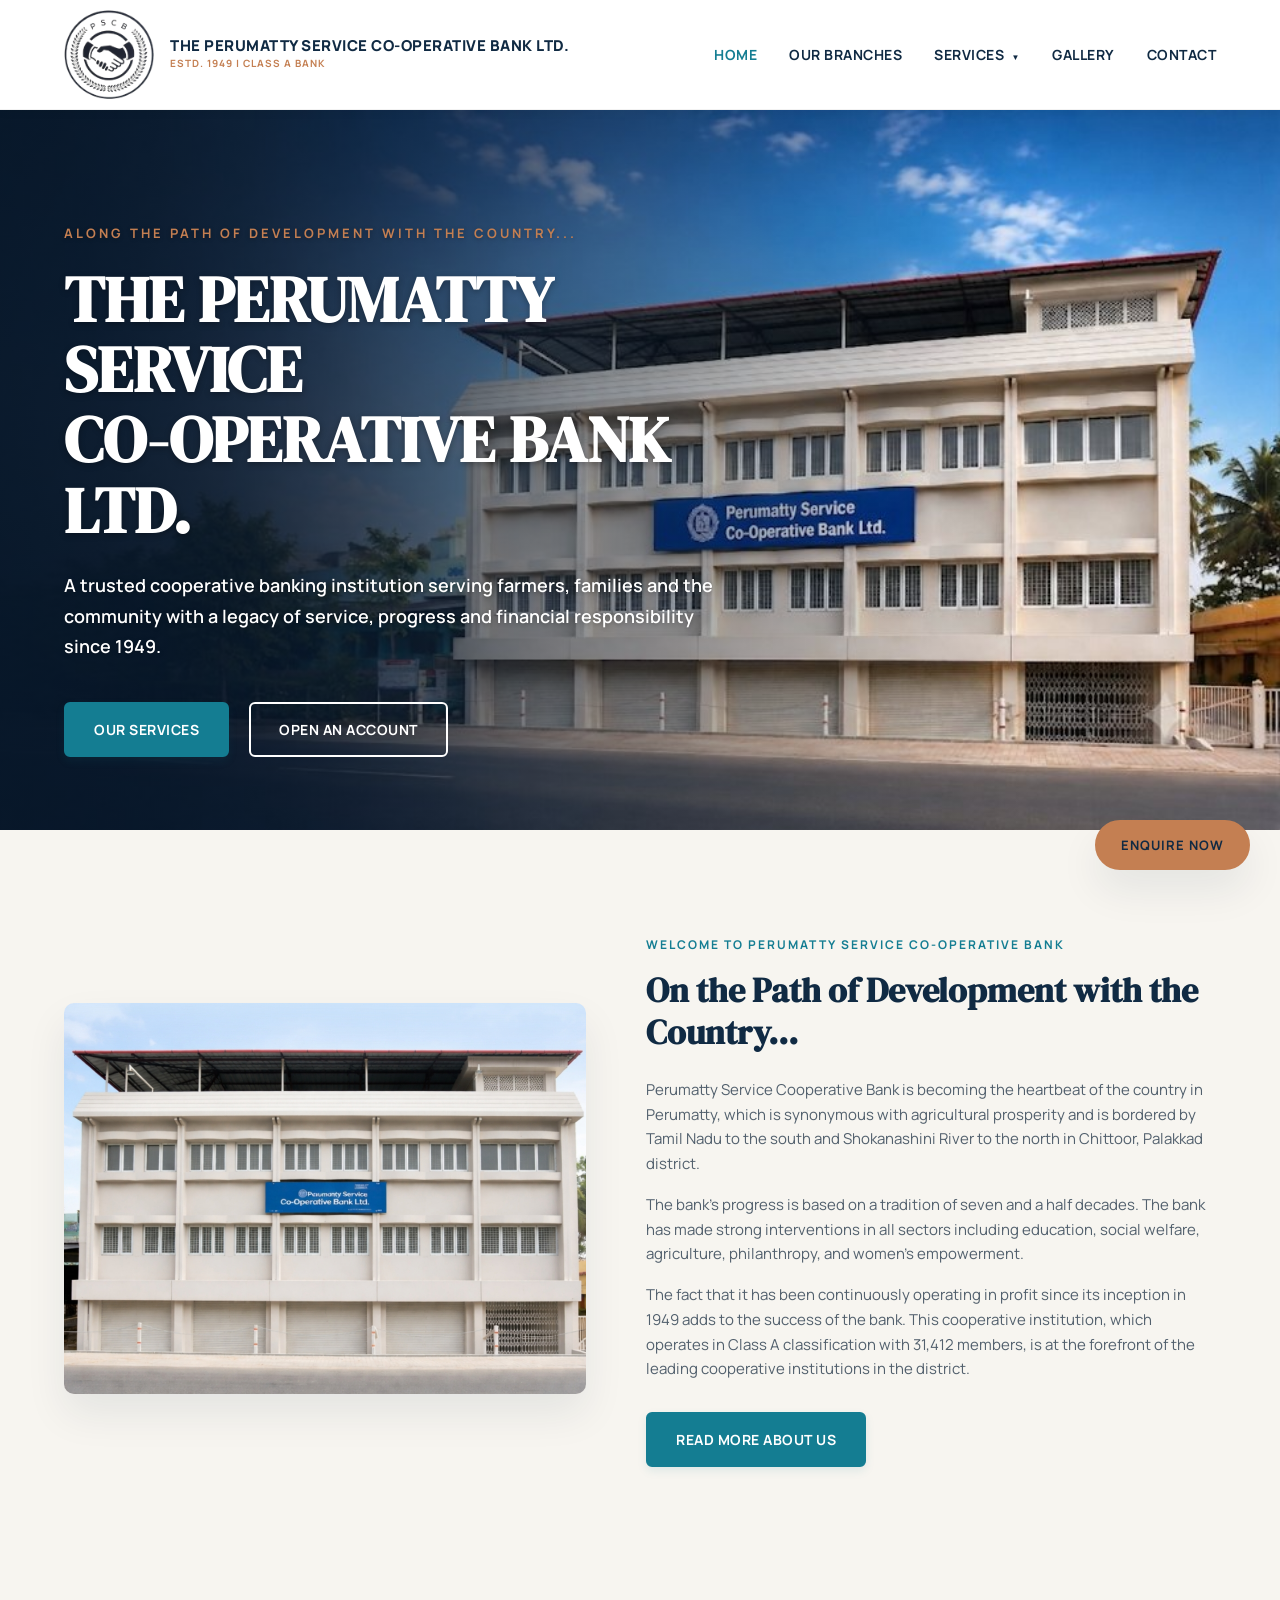
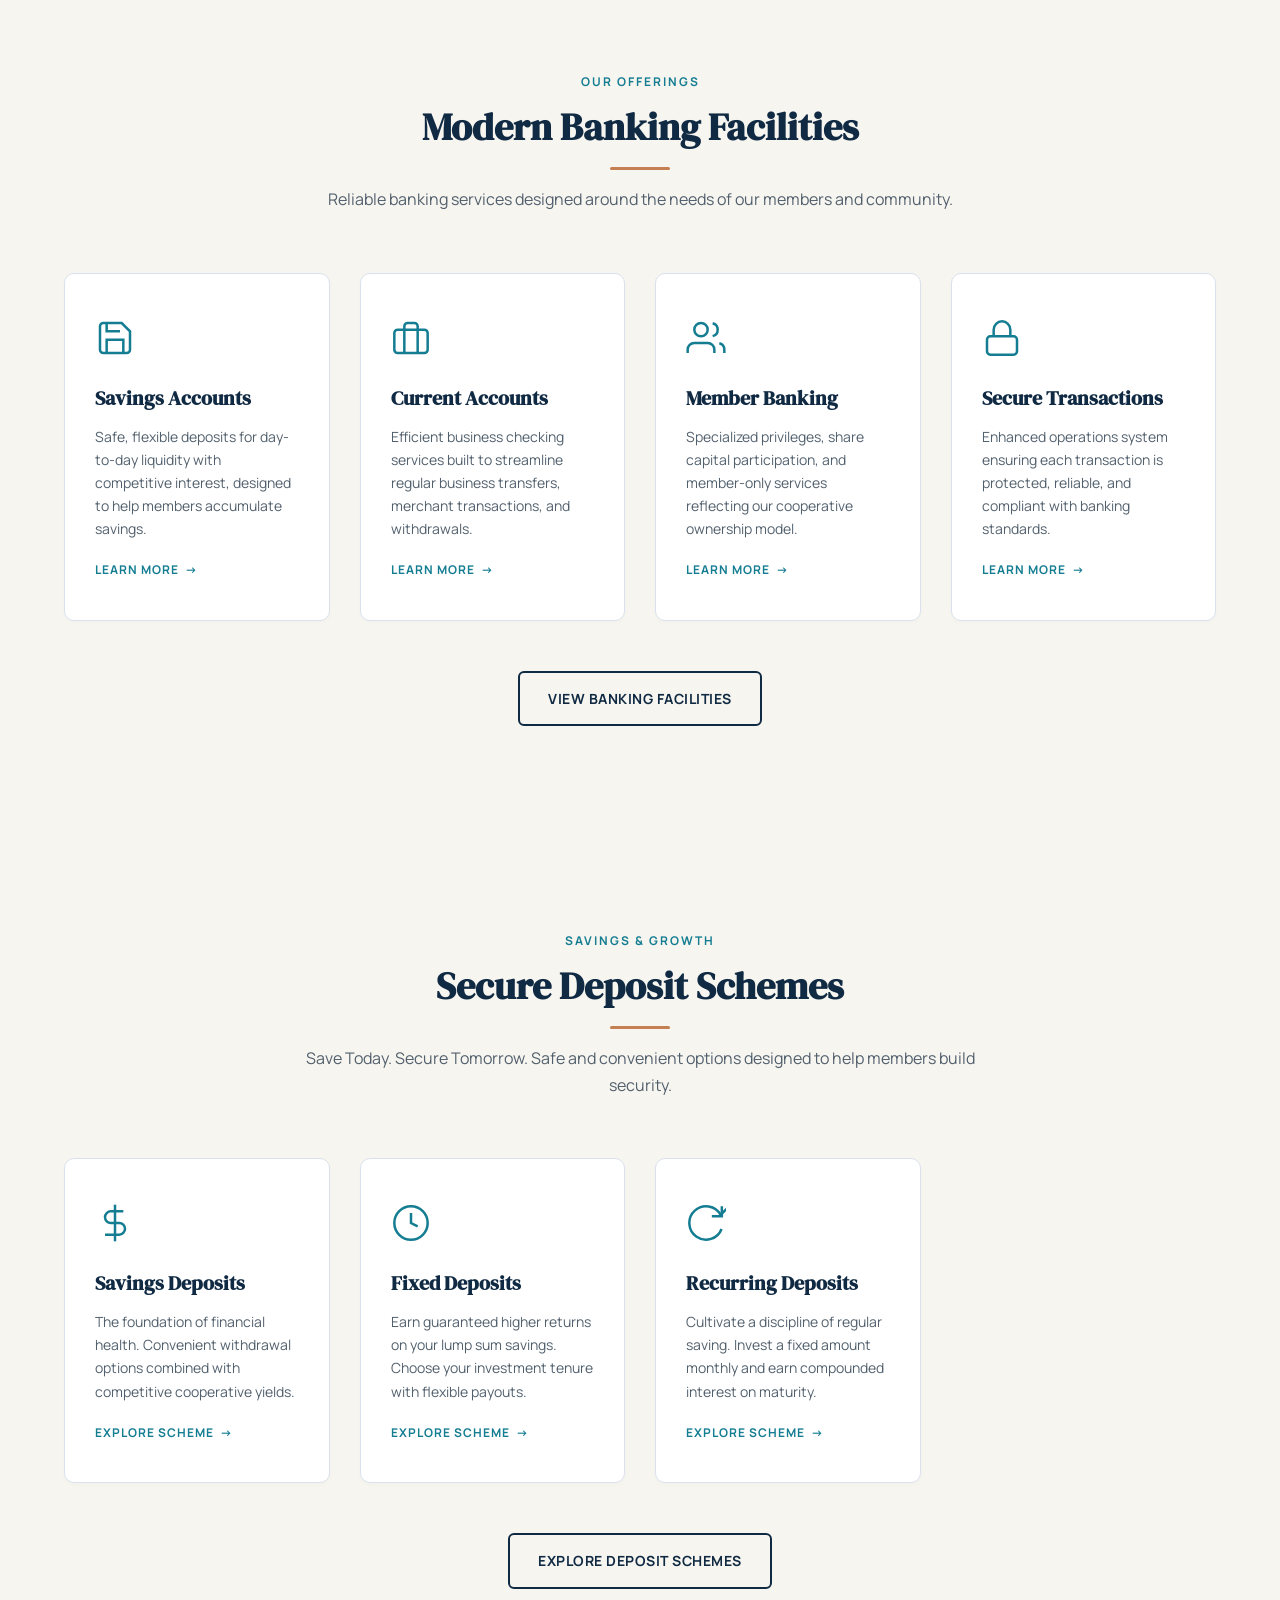
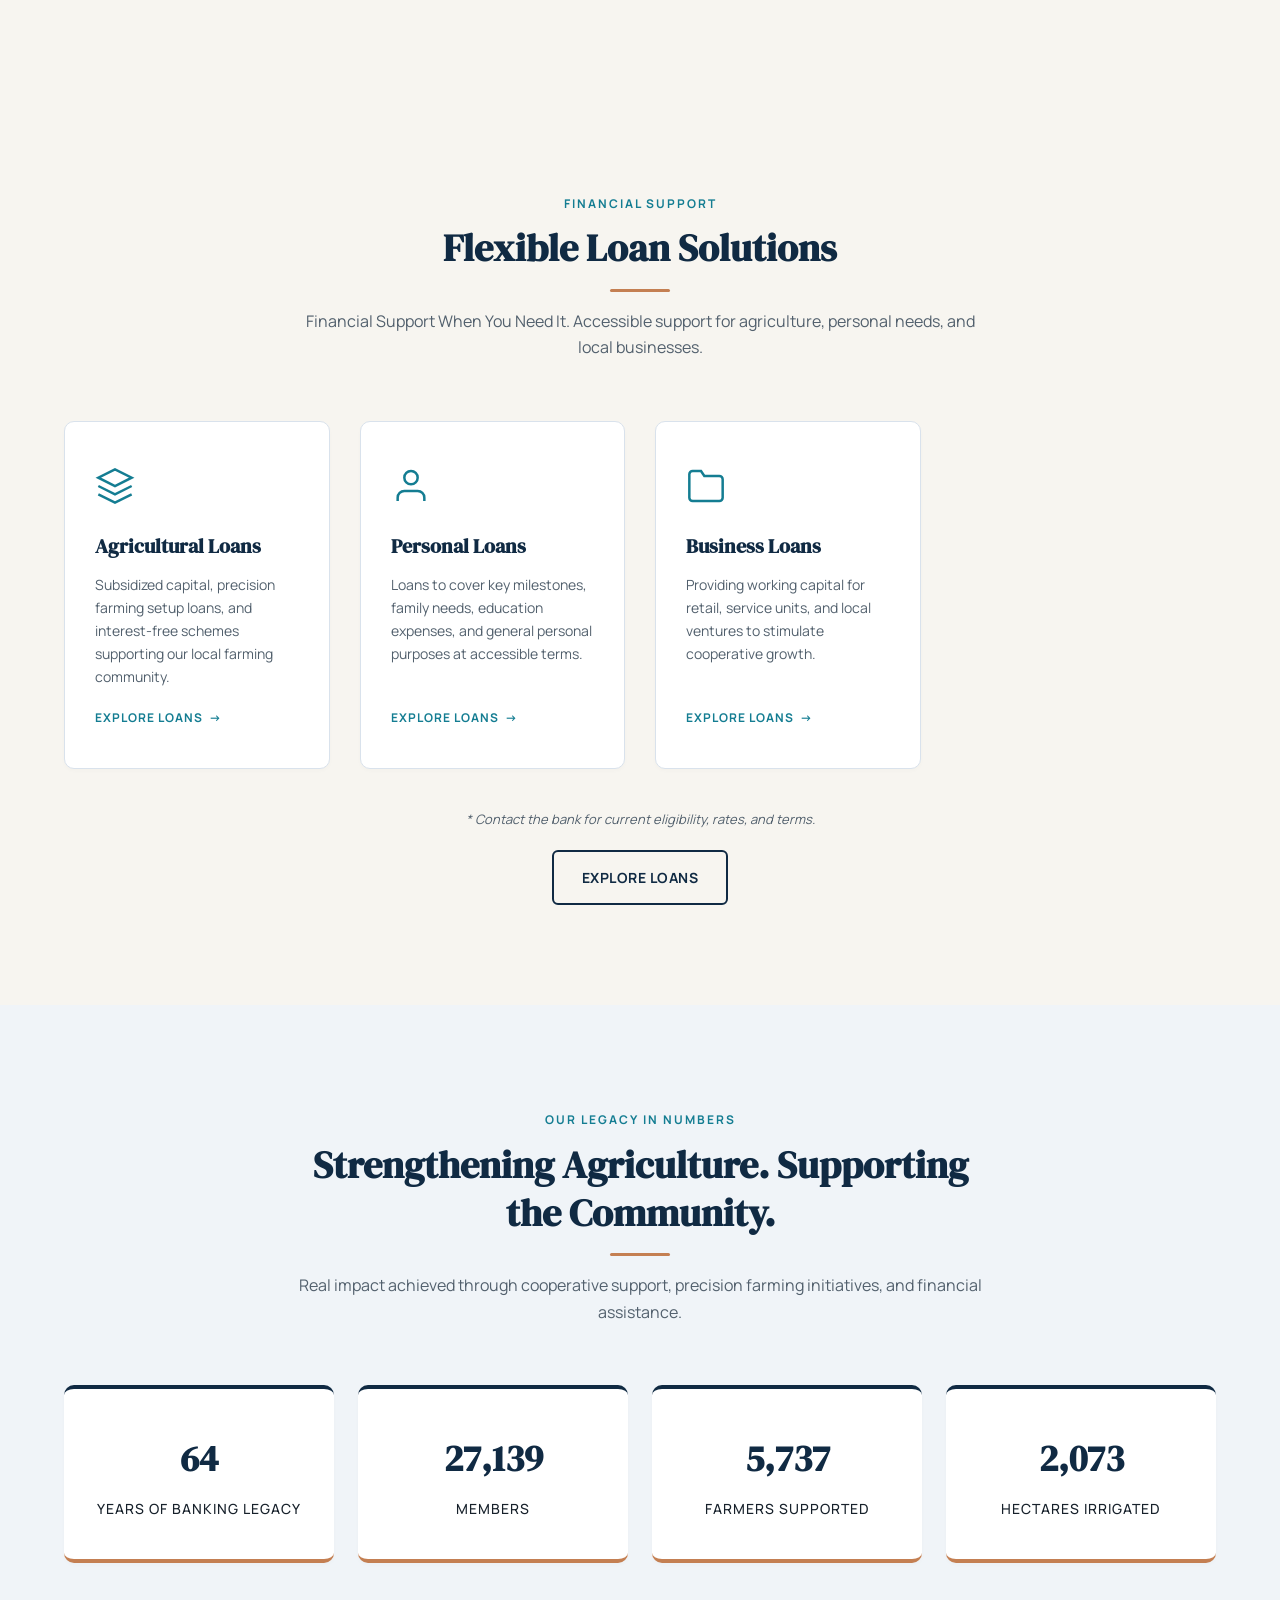
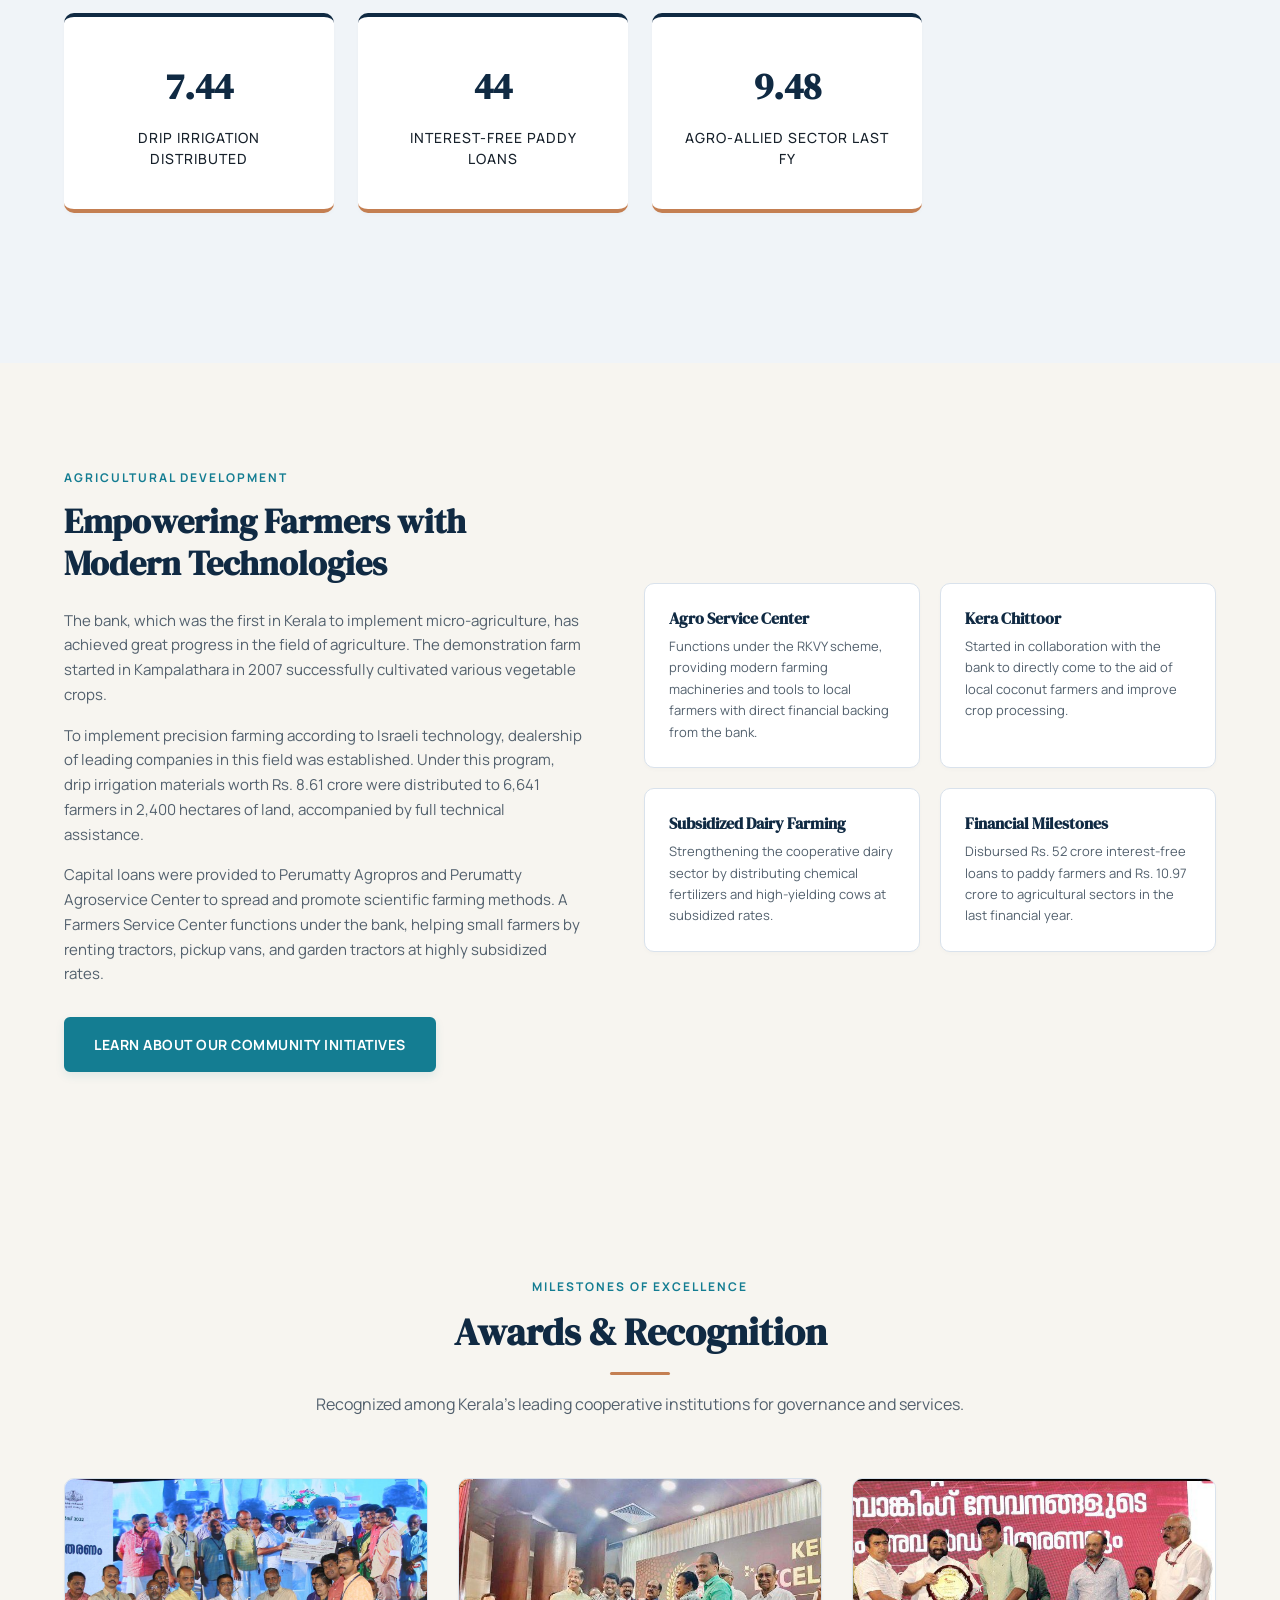
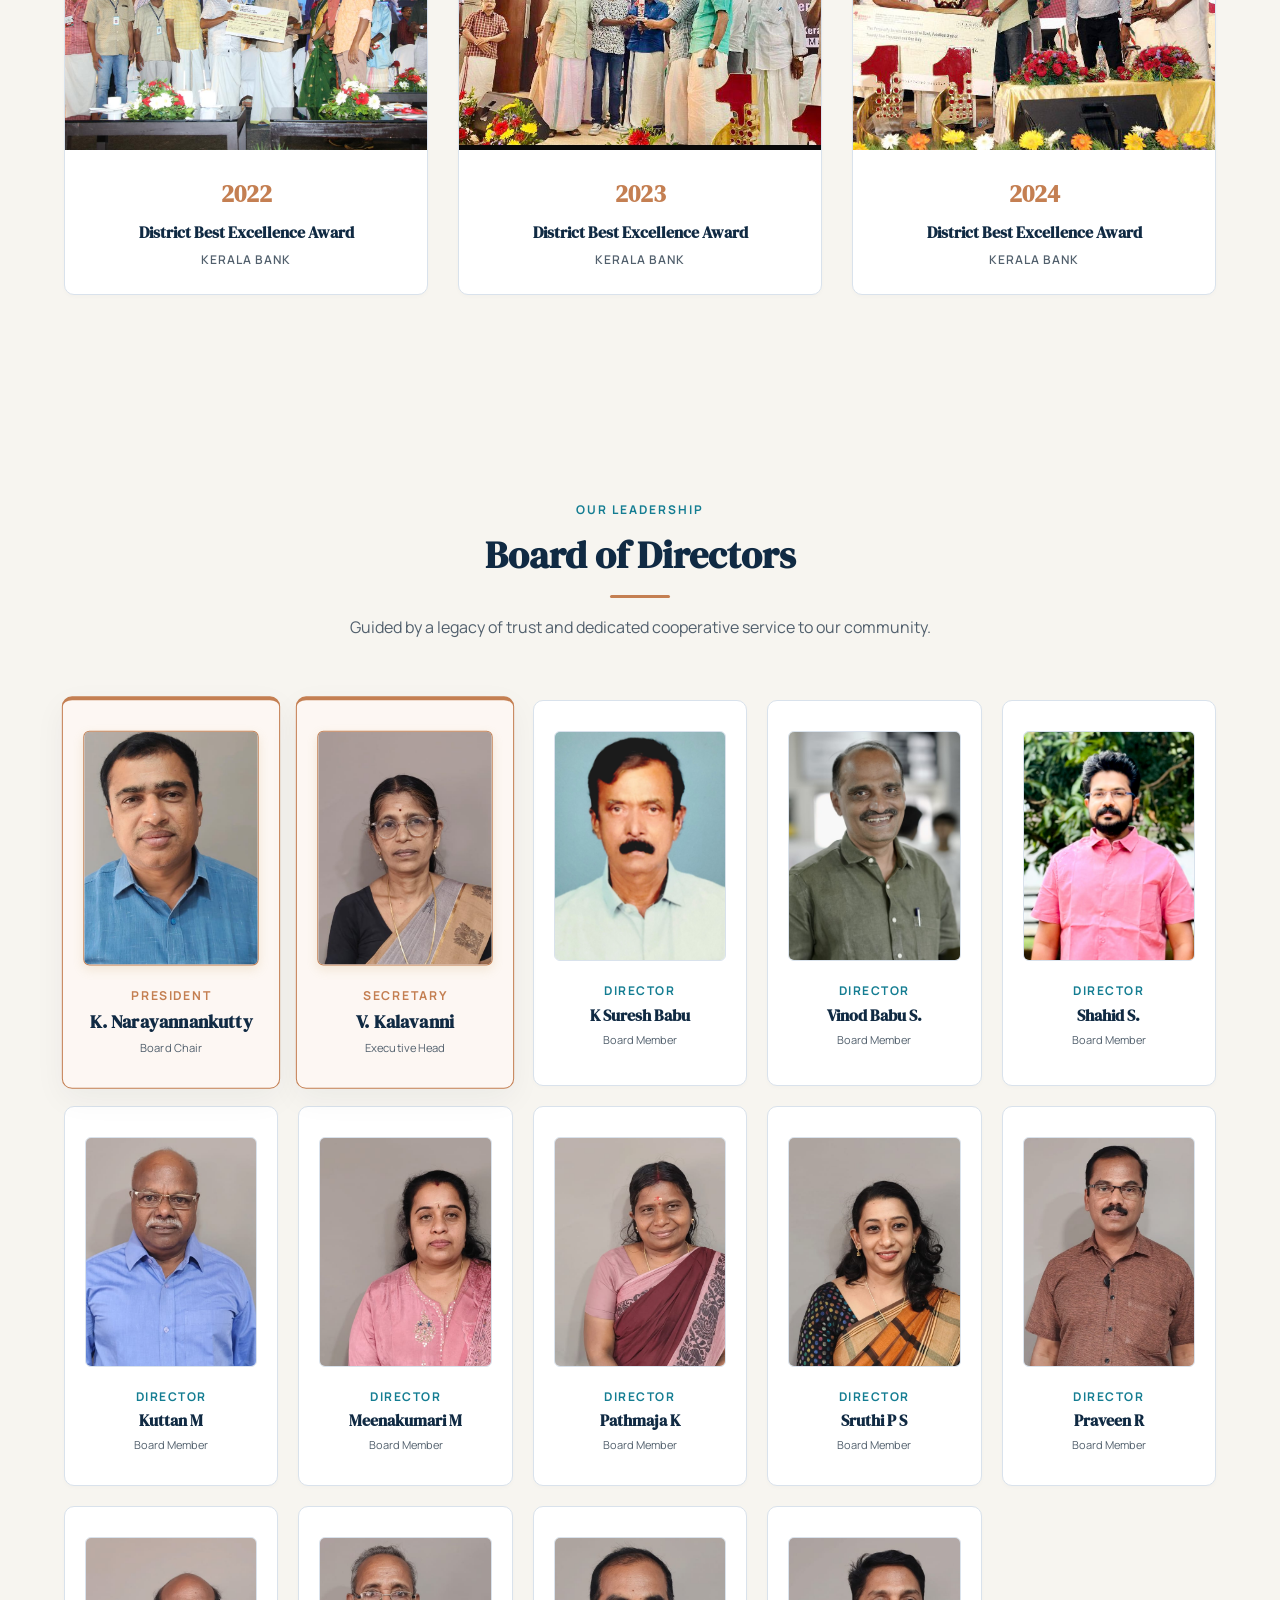
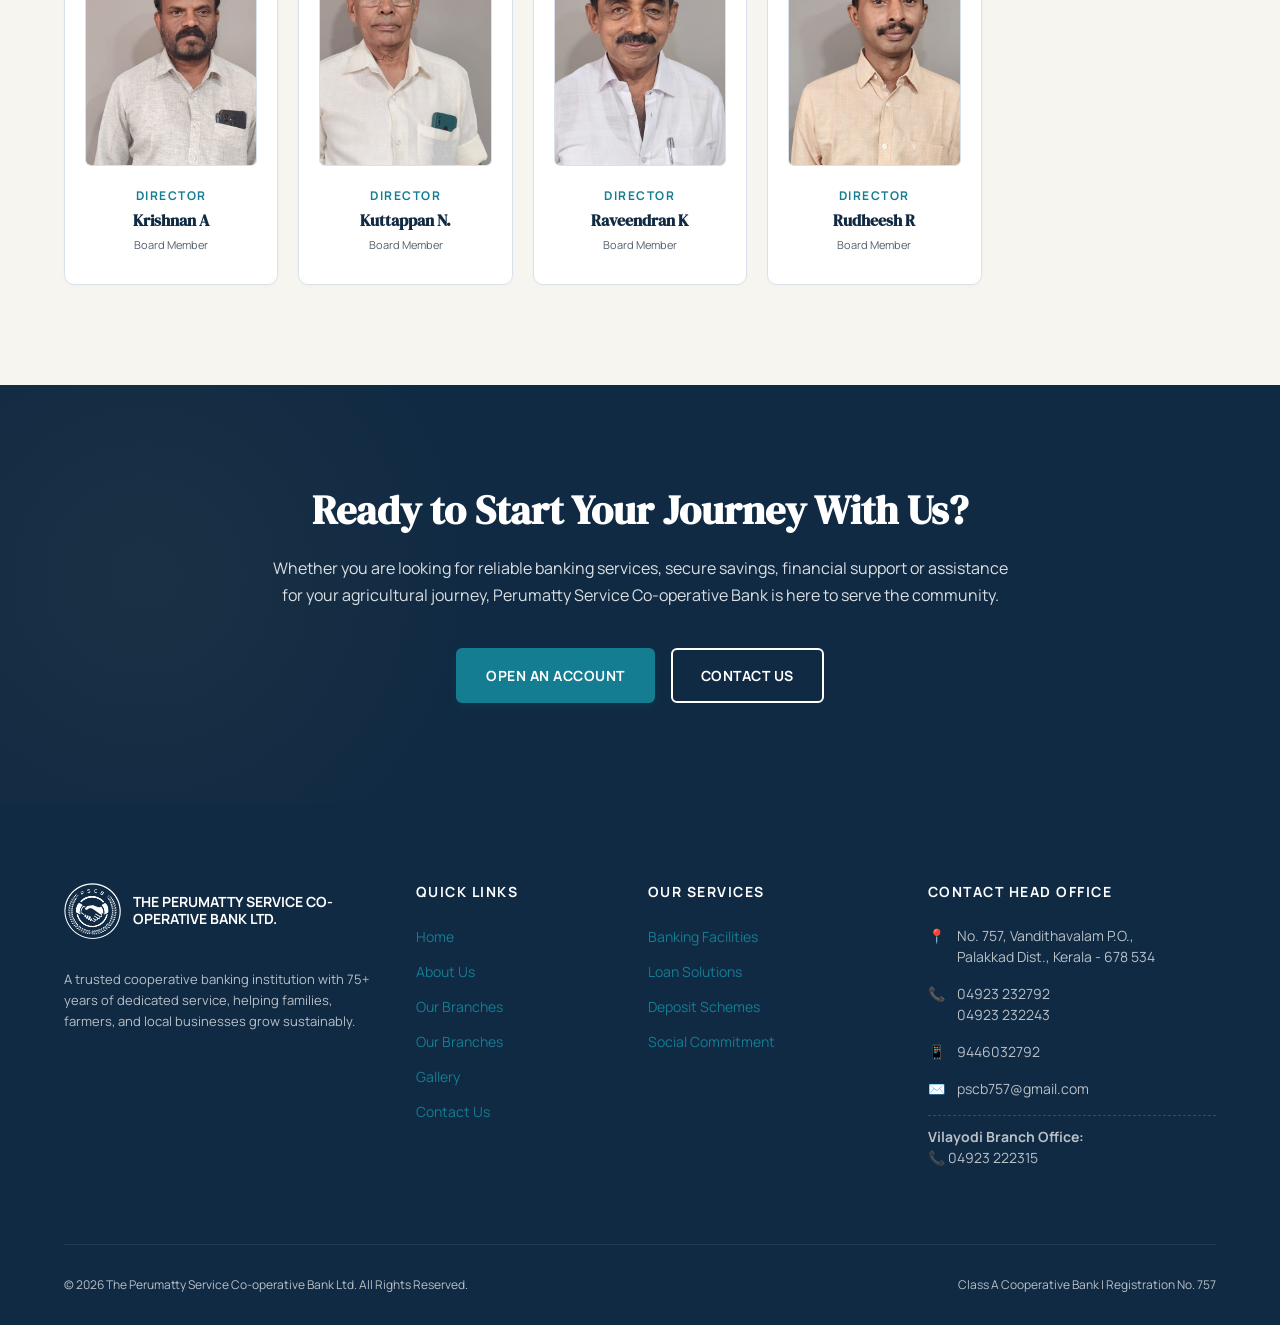
==== commit 5aecde7a: "feat: prepare production static bundle for traditional web hosting (Hostinger) - Added .htaccess wit" ====
--- a/index.html
+++ b/index.html
@@ -7,23 +7,23 @@
     <meta name="description" content="Welcome to Perumatty Service Cooperative Bank Ltd., a premier Class A bank in Palakkad, Kerala since 1949. Explore crop loans, deposits, and digital support.">
     
     <!-- SEO and Canonical Meta Tags -->
-    <link rel="canonical" href="https://perumatty-bank.vercel.app/">
+    <link rel="canonical" href="https://perumattyscb.in/">
     
     <!-- Open Graph / Facebook -->
     <meta property="og:type" content="website">
-    <meta property="og:url" content="https://perumatty-bank.vercel.app/">
+    <meta property="og:url" content="https://perumattyscb.in/">
     <meta property="og:title" content="Perumatty Bank | Perumatty Service Cooperative Bank Ltd. Palakkad">
     <meta property="og:description" content="Welcome to Perumatty Service Cooperative Bank Ltd., a premier Class A bank in Palakkad, Kerala since 1949. Explore crop loans, deposits, and digital support.">
-    <meta property="og:image" content="https://perumatty-bank.vercel.app/assets/hero-bank-new.jpg">
+    <meta property="og:image" content="https://perumattyscb.in/assets/hero-bank-new.jpg">
     <meta property="og:locale" content="en_US">
     <meta property="og:site_name" content="Perumatty Service Cooperative Bank Ltd.">
     
     <!-- Twitter -->
     <meta name="twitter:card" content="summary_large_image">
-    <meta name="twitter:url" content="https://perumatty-bank.vercel.app/">
+    <meta name="twitter:url" content="https://perumattyscb.in/">
     <meta name="twitter:title" content="Perumatty Bank | Perumatty Service Cooperative Bank Ltd. Palakkad">
     <meta name="twitter:description" content="Welcome to Perumatty Service Cooperative Bank Ltd., a premier Class A bank in Palakkad, Kerala since 1949. Explore crop loans, deposits, and digital support.">
-    <meta name="twitter:image" content="https://perumatty-bank.vercel.app/assets/hero-bank-new.jpg">
+    <meta name="twitter:image" content="https://perumattyscb.in/assets/hero-bank-new.jpg">
     
     <!-- JSON-LD Structured Data Schema -->
     <script type="application/ld+json">
@@ -32,20 +32,20 @@
       "@graph": [
         {
           "@type": "WebSite",
-          "@id": "https://perumatty-bank.vercel.app/#website",
-          "url": "https://perumatty-bank.vercel.app/",
+          "@id": "https://perumattyscb.in/#website",
+          "url": "https://perumattyscb.in/",
           "name": "Perumatty Service Cooperative Bank Ltd.",
           "description": "A trusted cooperative banking institution serving farmers, families and the community in Perumatty, Palakkad, Kerala since 1949."
         },
         {
           "@type": "FinancialService",
-          "@id": "https://perumatty-bank.vercel.app/#localbusiness",
+          "@id": "https://perumattyscb.in/#localbusiness",
           "name": "Perumatty Service Cooperative Bank Ltd.",
           "alternateName": "Perumatty Service Co-operative Bank Ltd.",
-          "image": "https://perumatty-bank.vercel.app/assets/hero-bank-new.jpg",
+          "image": "https://perumattyscb.in/assets/hero-bank-new.jpg",
           "telephone": "04923232792",
           "email": "pscb757@gmail.com",
-          "url": "https://perumatty-bank.vercel.app/",
+          "url": "https://perumattyscb.in/",
           "address": {
             "@type": "PostalAddress",
             "streetAddress": "No. 757, Vandithavalam P.O.",
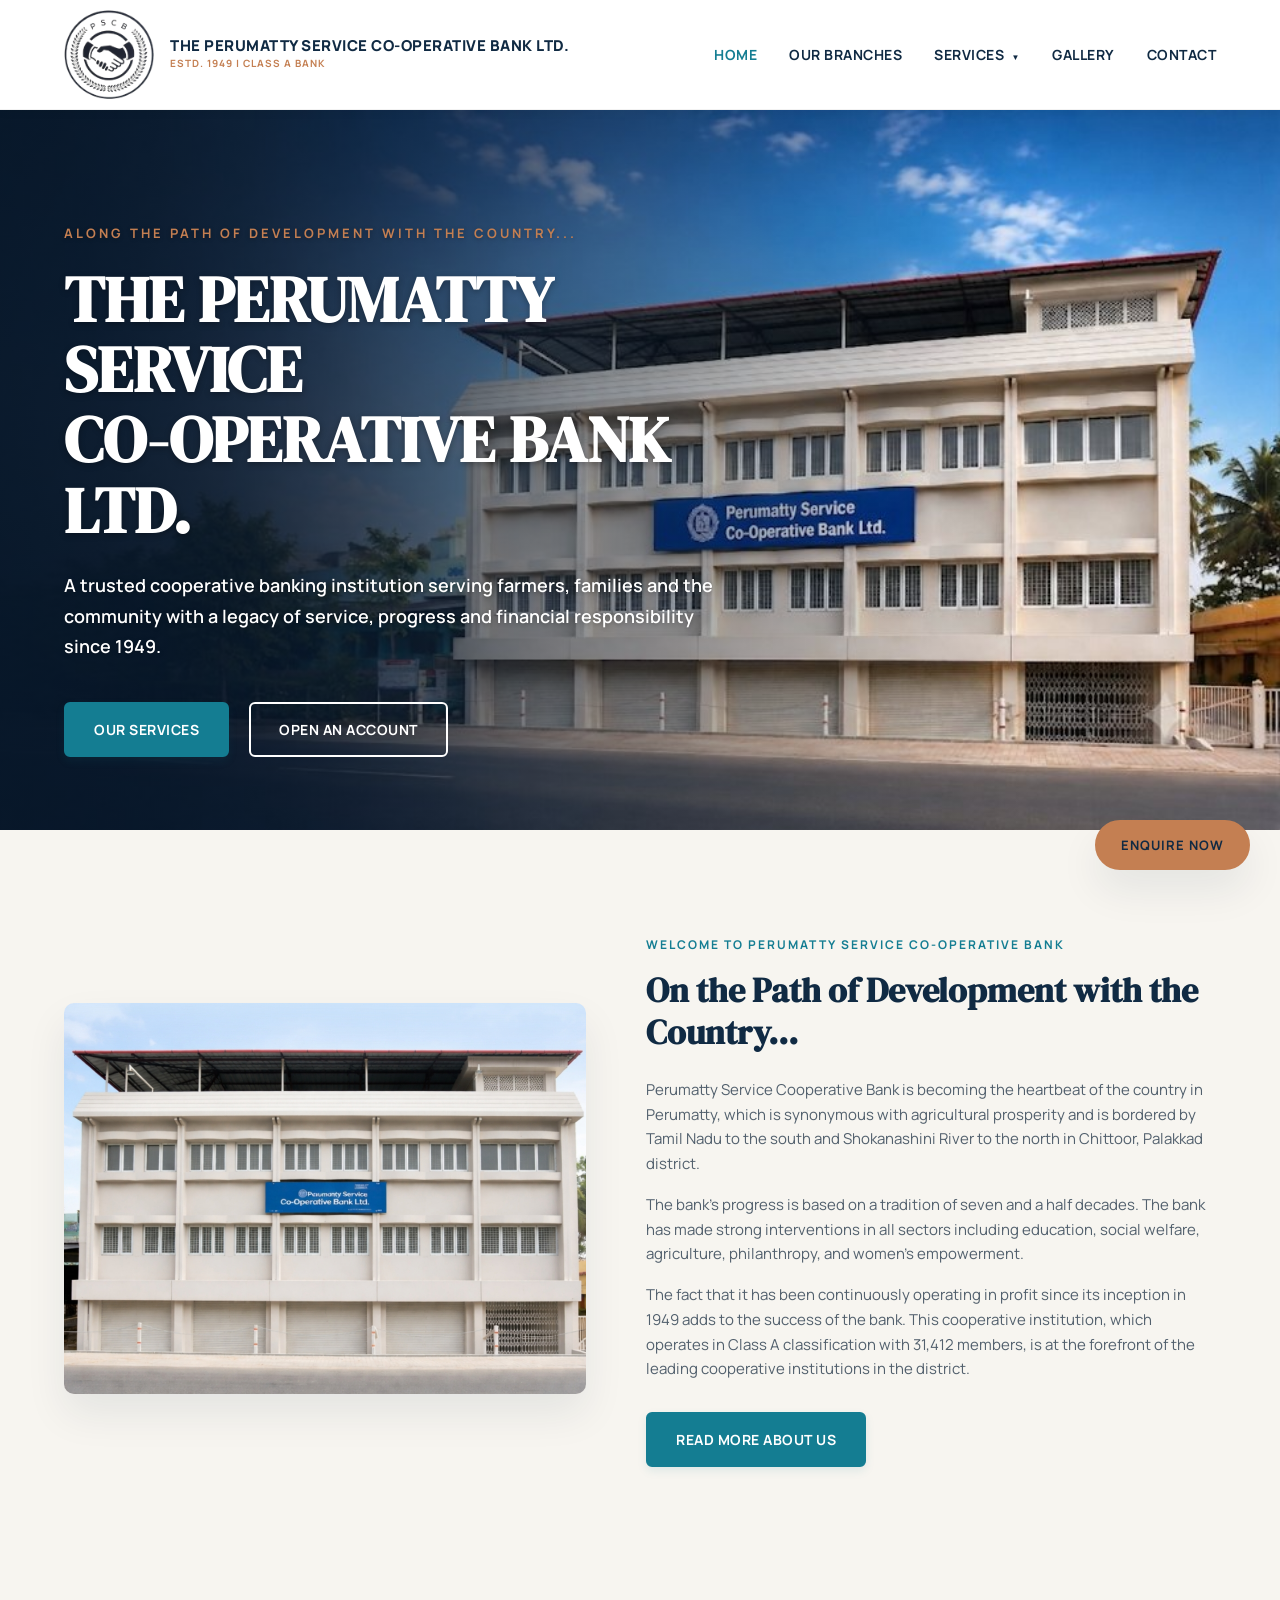
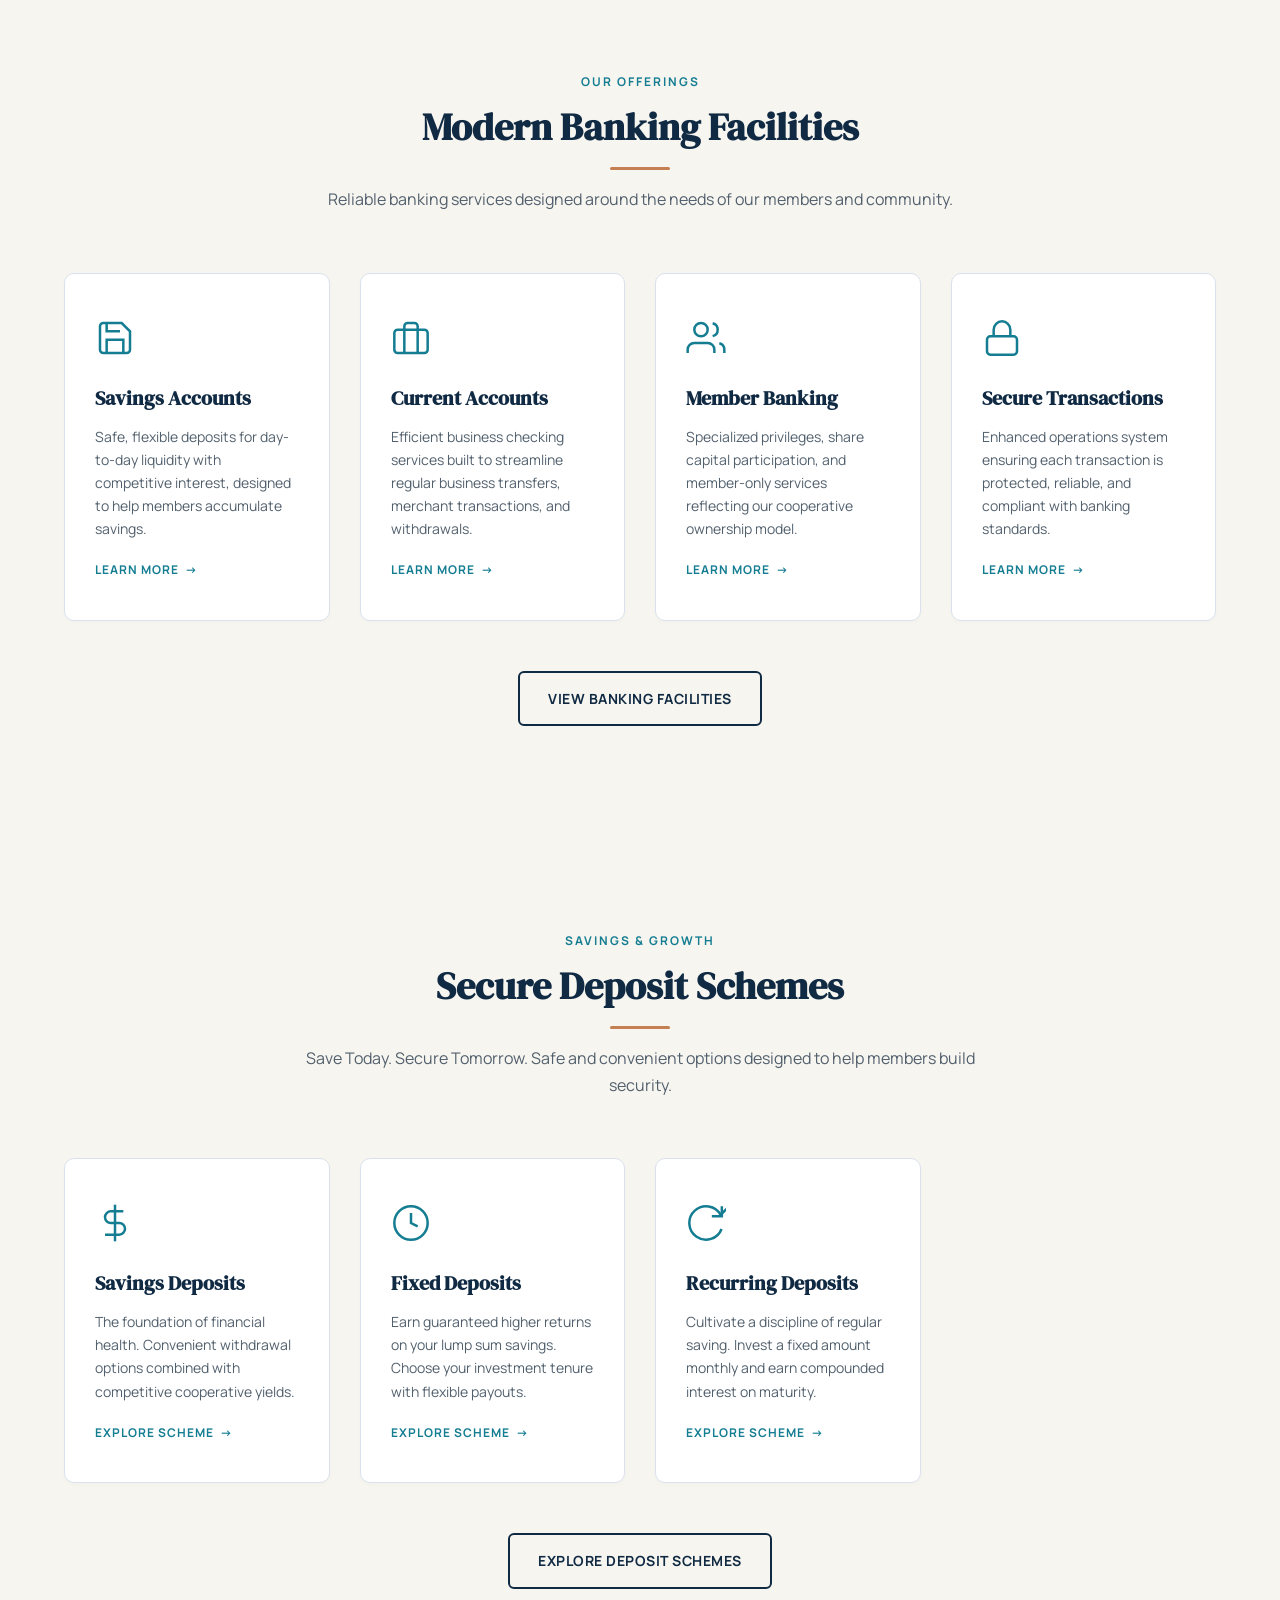
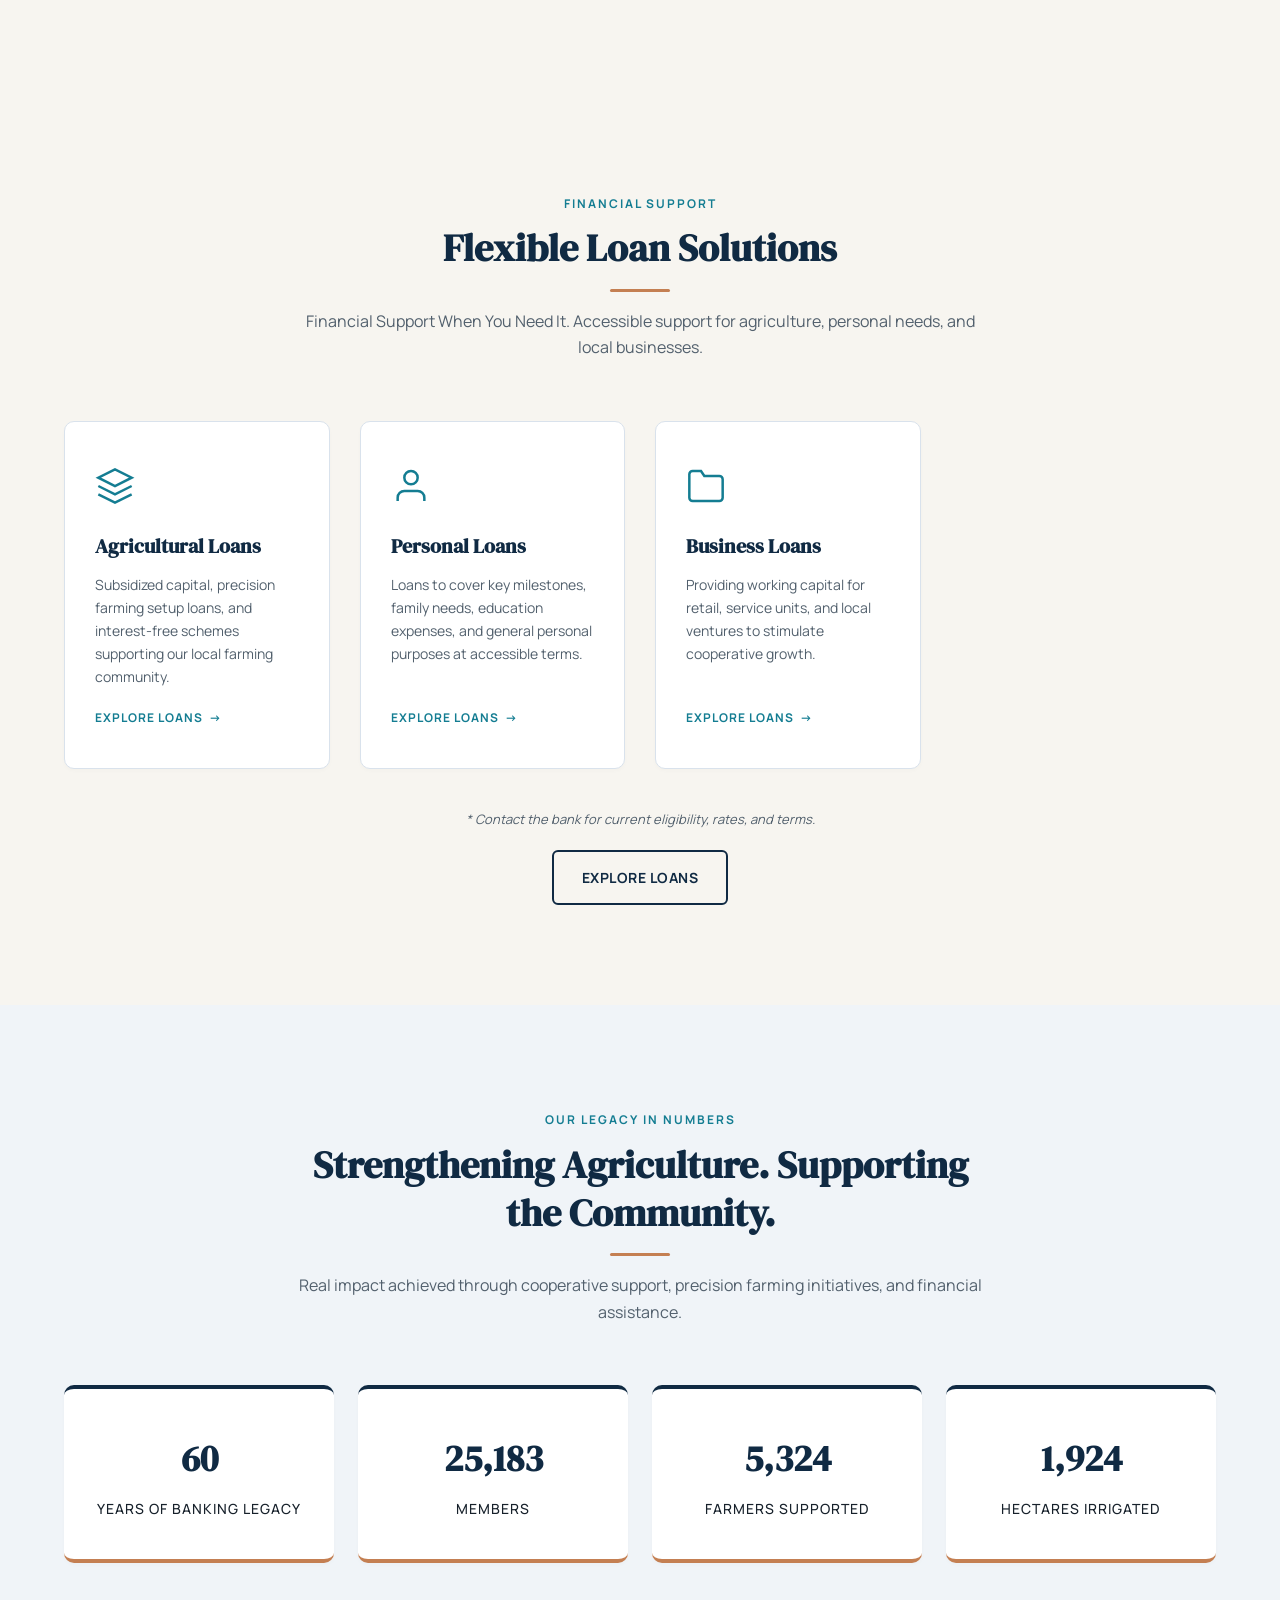
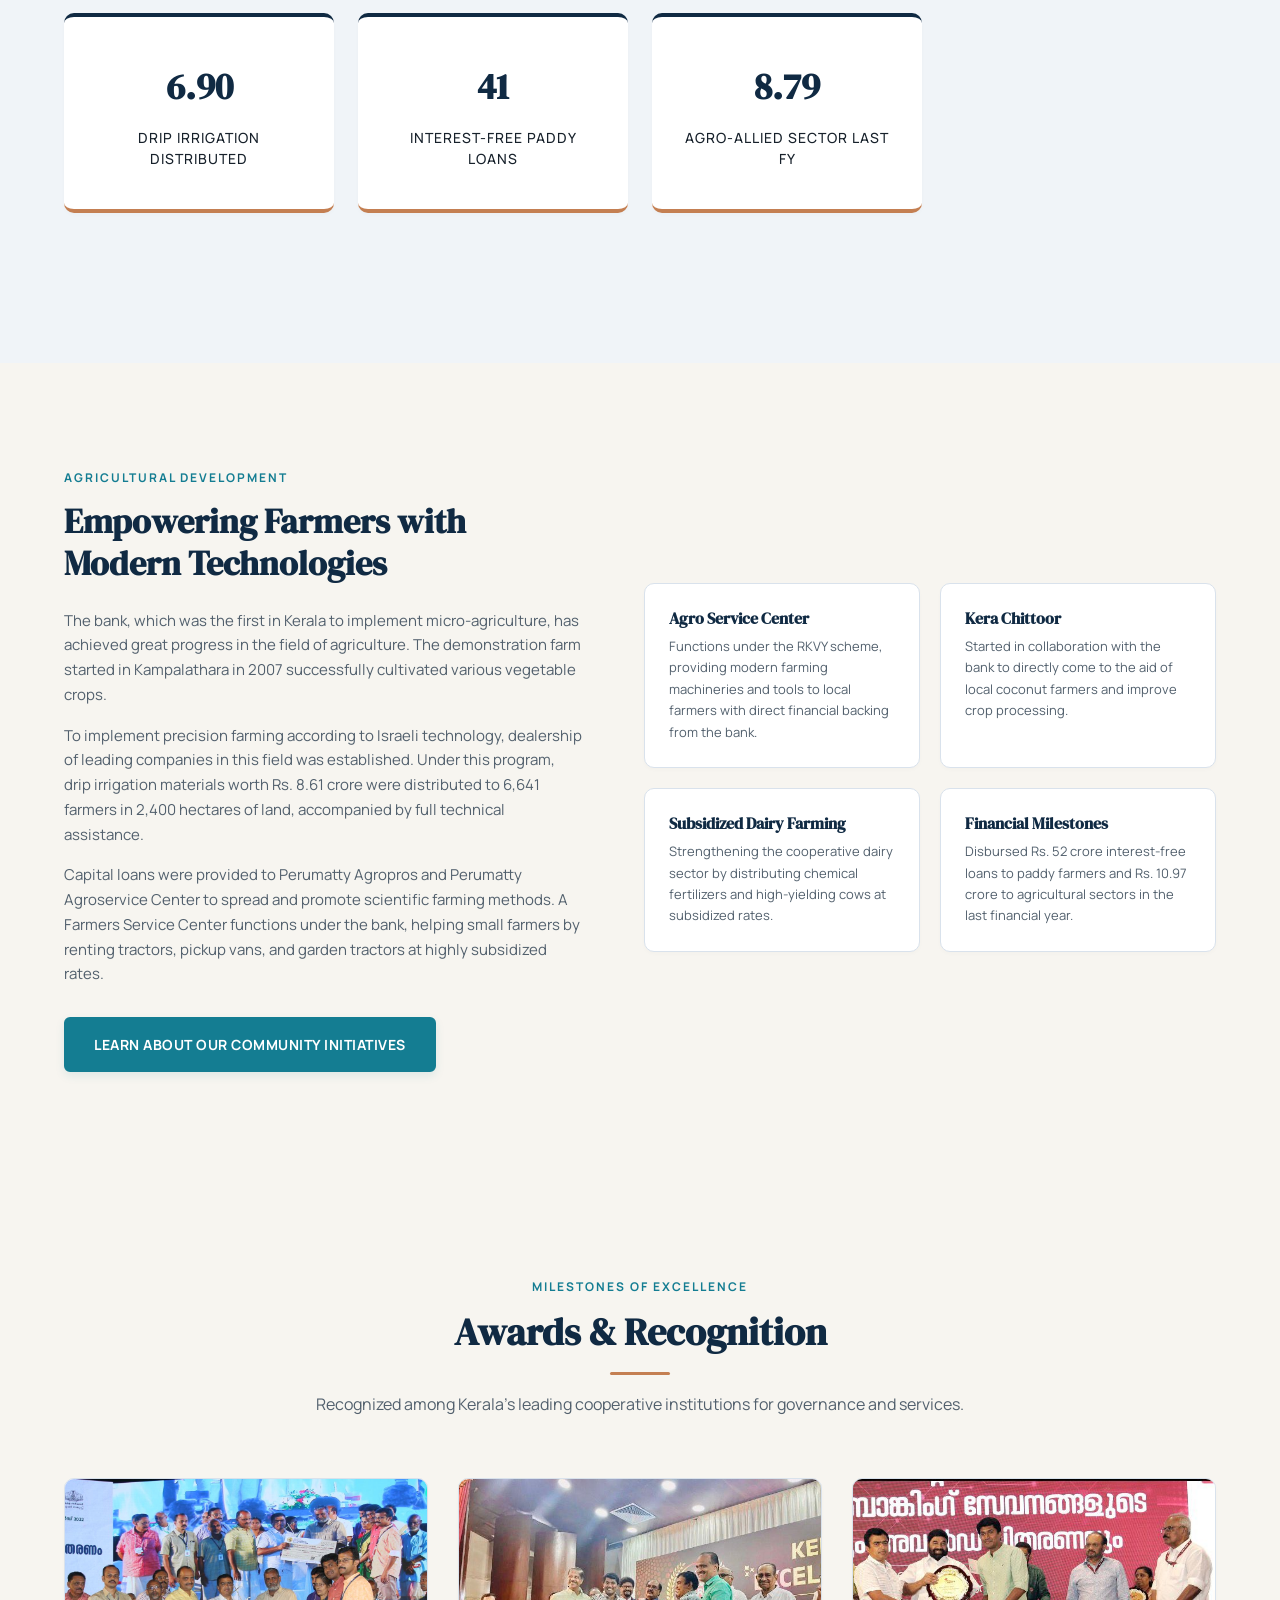
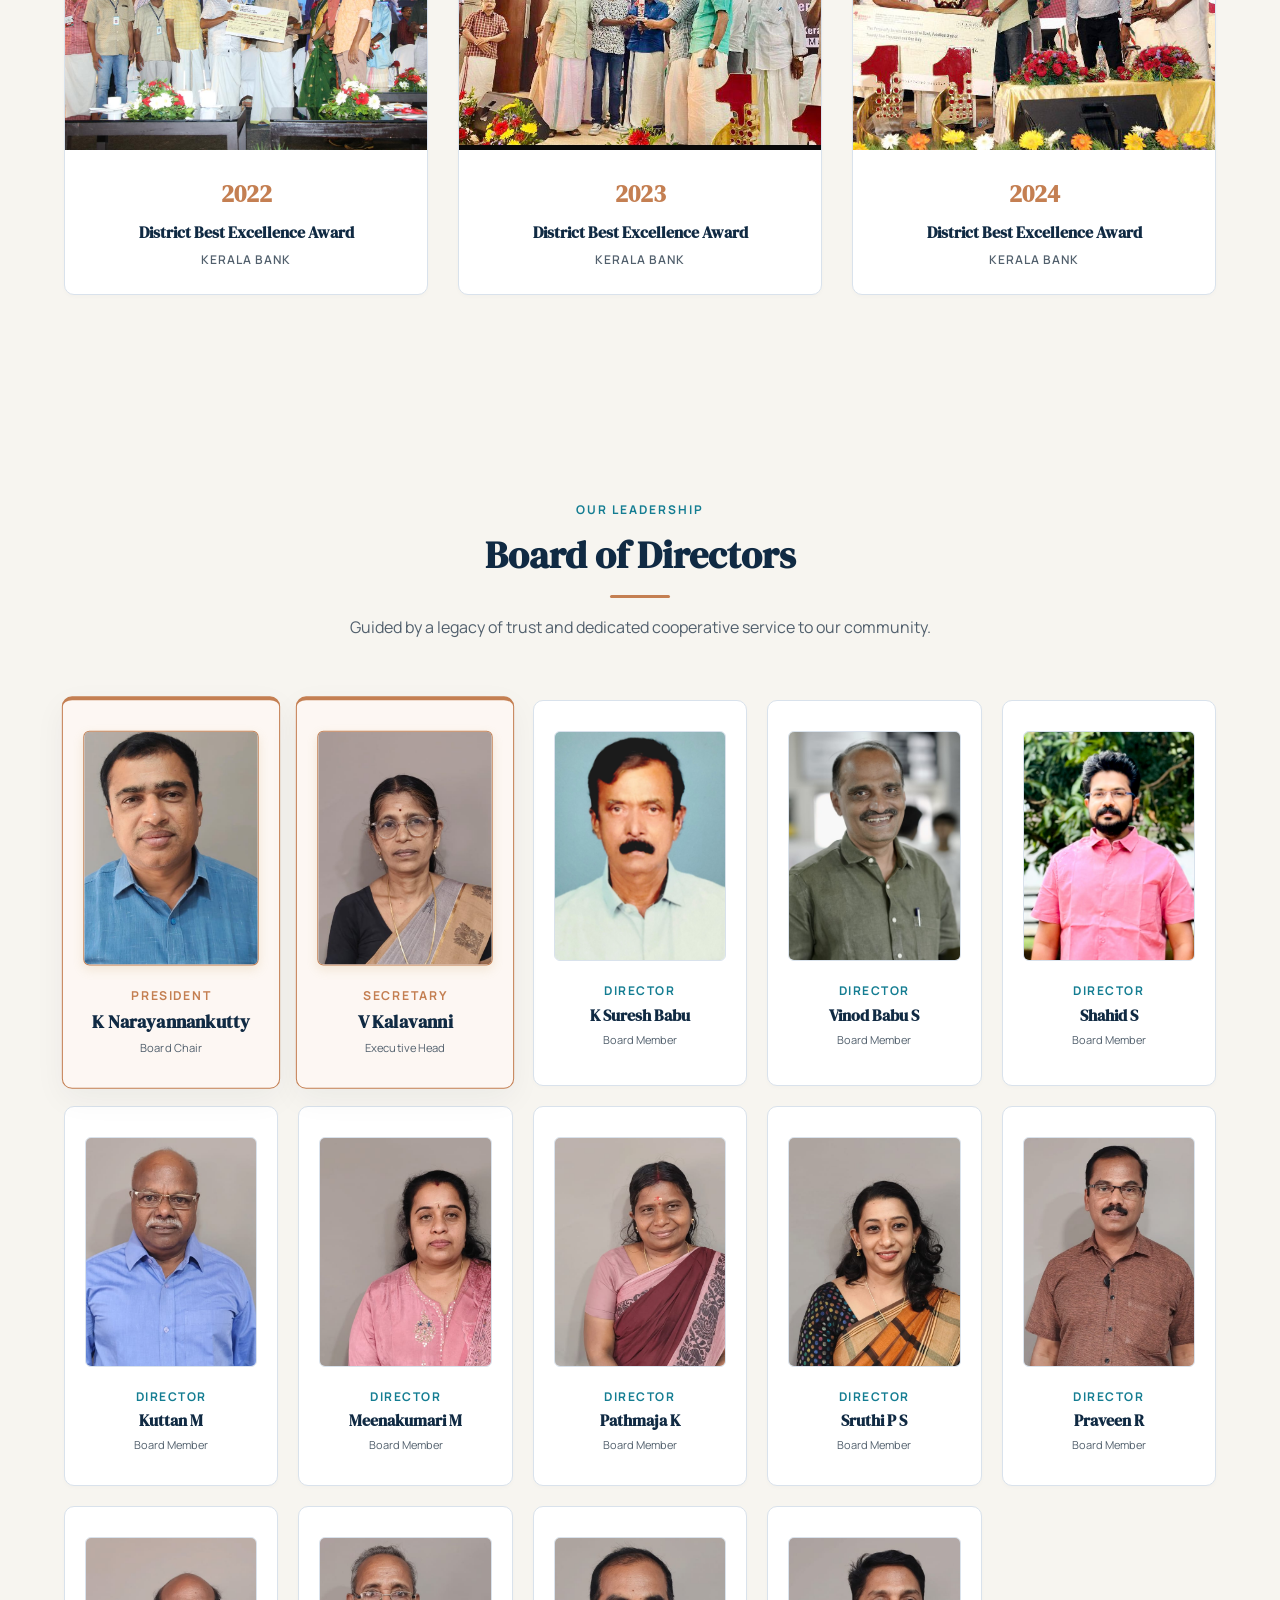
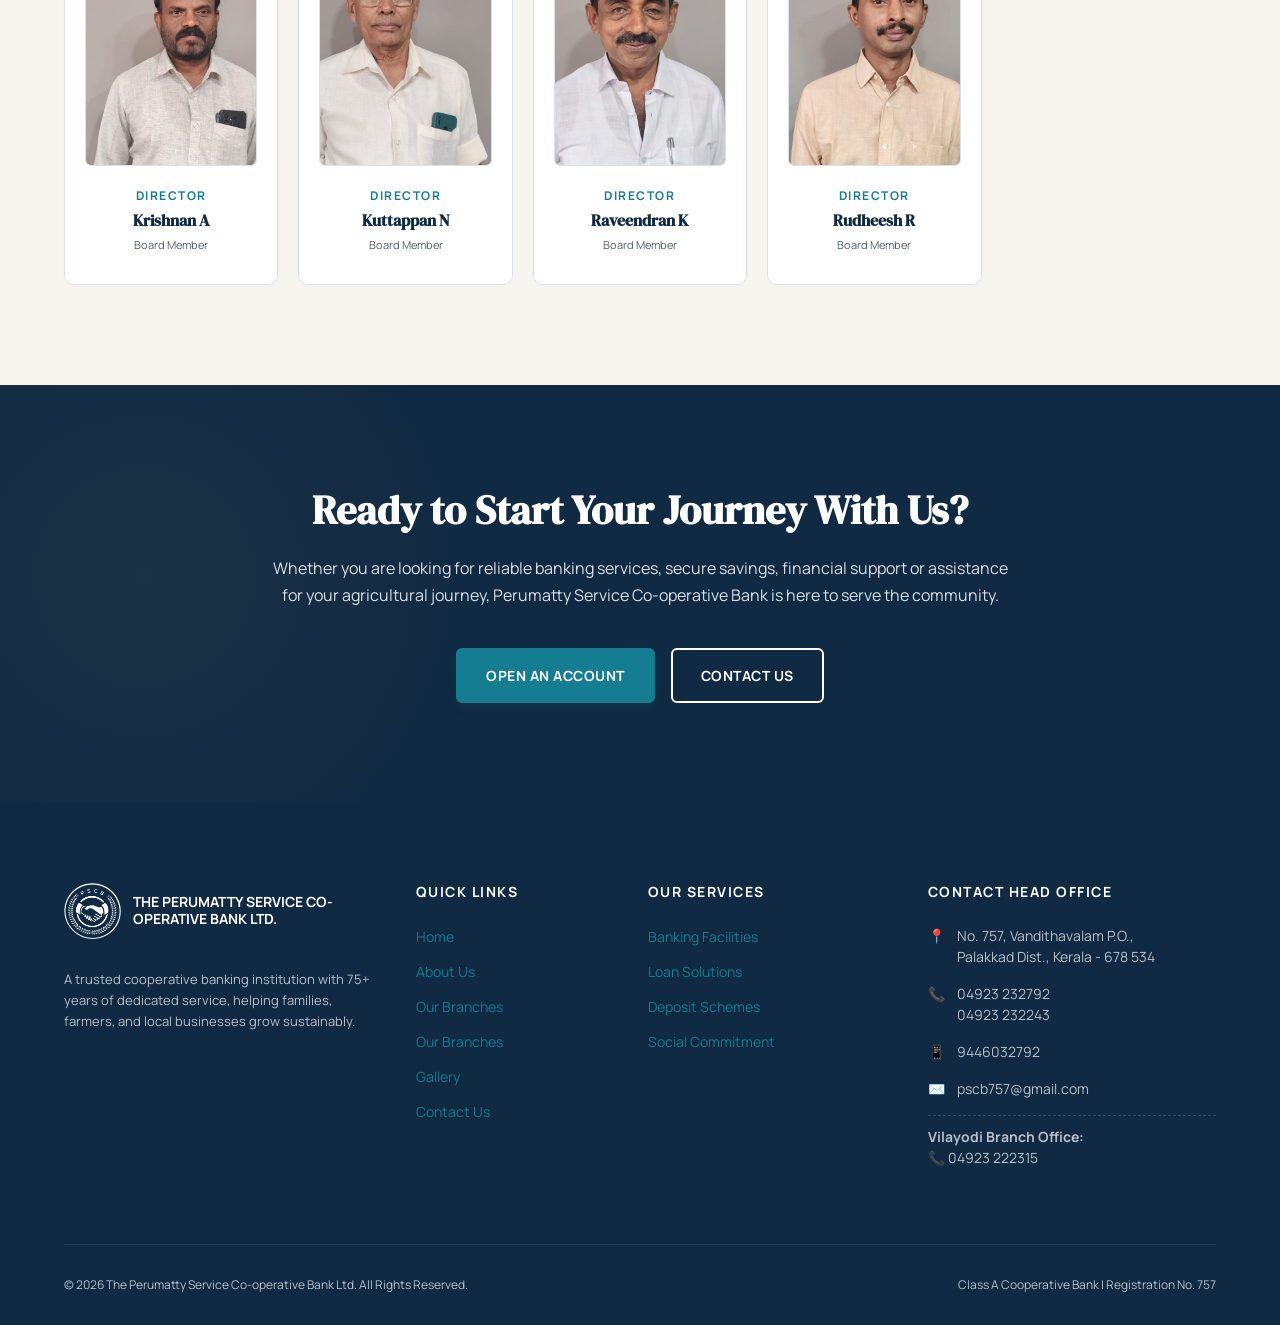
==== commit c66d98d7: "fix: remove full stops after initials in director and leadership names" ====
--- a/index.html
+++ b/index.html
@@ -448,20 +448,20 @@
                 <!-- President (Prominent Card) -->
                 <div class="director-card prominent">
                     <div class="director-photo-container">
-                        <img src="assets/president.jpg" alt="K. Narayannankutty, President of Perumatty Service Cooperative Bank in Palakkad, Kerala" class="director-photo">
+                        <img src="assets/president.jpg" alt="K Narayannankutty, President of Perumatty Service Cooperative Bank in Palakkad, Kerala" class="director-photo">
                     </div>
                     <div class="director-position">President</div>
-                    <h4 class="director-name">K. Narayannankutty</h4>
+                    <h4 class="director-name">K Narayannankutty</h4>
                     <div class="director-designation">Board Chair</div>
                 </div>
 
                 <!-- Secretary (Prominent Card) -->
                 <div class="director-card prominent">
                     <div class="director-photo-container">
-                        <img src="assets/secretary.jpg" alt="V. Kalavanni, Secretary and Executive Head of Perumatty Service Cooperative Bank" class="director-photo">
+                        <img src="assets/secretary.jpg" alt="V Kalavanni, Secretary and Executive Head of Perumatty Service Cooperative Bank" class="director-photo">
                     </div>
                     <div class="director-position">Secretary</div>
-                    <h4 class="director-name">V. Kalavanni</h4>
+                    <h4 class="director-name">V Kalavanni</h4>
                     <div class="director-designation">Executive Head</div>
                 </div>
 
@@ -478,20 +478,20 @@
                 <!-- Director 2 -->
                 <div class="director-card">
                     <div class="director-photo-container">
-                        <img src="assets/director-vinod-babu.jpg" alt="Vinod Babu S., Board Director of Perumatty Service Cooperative Bank" class="director-photo">
-                    </div>
-                    <div class="director-position">Director</div>
-                    <h4 class="director-name">Vinod Babu S.</h4>
+                        <img src="assets/director-vinod-babu.jpg" alt="Vinod Babu S, Board Director of Perumatty Service Cooperative Bank" class="director-photo">
+                    </div>
+                    <div class="director-position">Director</div>
+                    <h4 class="director-name">Vinod Babu S</h4>
                     <div class="director-designation">Board Member</div>
                 </div>
 
                 <!-- Director 3 -->
                 <div class="director-card">
                     <div class="director-photo-container">
-                        <img src="assets/director-shahid.jpg" alt="Shahid S., Board Director of Perumatty Service Cooperative Bank" class="director-photo">
-                    </div>
-                    <div class="director-position">Director</div>
-                    <h4 class="director-name">Shahid S.</h4>
+                        <img src="assets/director-shahid.jpg" alt="Shahid S, Board Director of Perumatty Service Cooperative Bank" class="director-photo">
+                    </div>
+                    <div class="director-position">Director</div>
+                    <h4 class="director-name">Shahid S</h4>
                     <div class="director-designation">Board Member</div>
                 </div>
 
@@ -558,10 +558,10 @@
                 <!-- Director 10 -->
                 <div class="director-card">
                     <div class="director-photo-container">
-                        <img src="assets/director-kattappan-n.jpg" onerror="this.onerror=null;this.src='assets/director-kuttappan-n.jpg';" alt="Kuttappan N., Board Director of Perumatty Service Cooperative Bank" class="director-photo">
-                    </div>
-                    <div class="director-position">Director</div>
-                    <h4 class="director-name">Kuttappan N.</h4>
+                        <img src="assets/director-kattappan-n.jpg" onerror="this.onerror=null;this.src='assets/director-kuttappan-n.jpg';" alt="Kuttappan N, Board Director of Perumatty Service Cooperative Bank" class="director-photo">
+                    </div>
+                    <div class="director-position">Director</div>
+                    <h4 class="director-name">Kuttappan N</h4>
                     <div class="director-designation">Board Member</div>
                 </div>
 
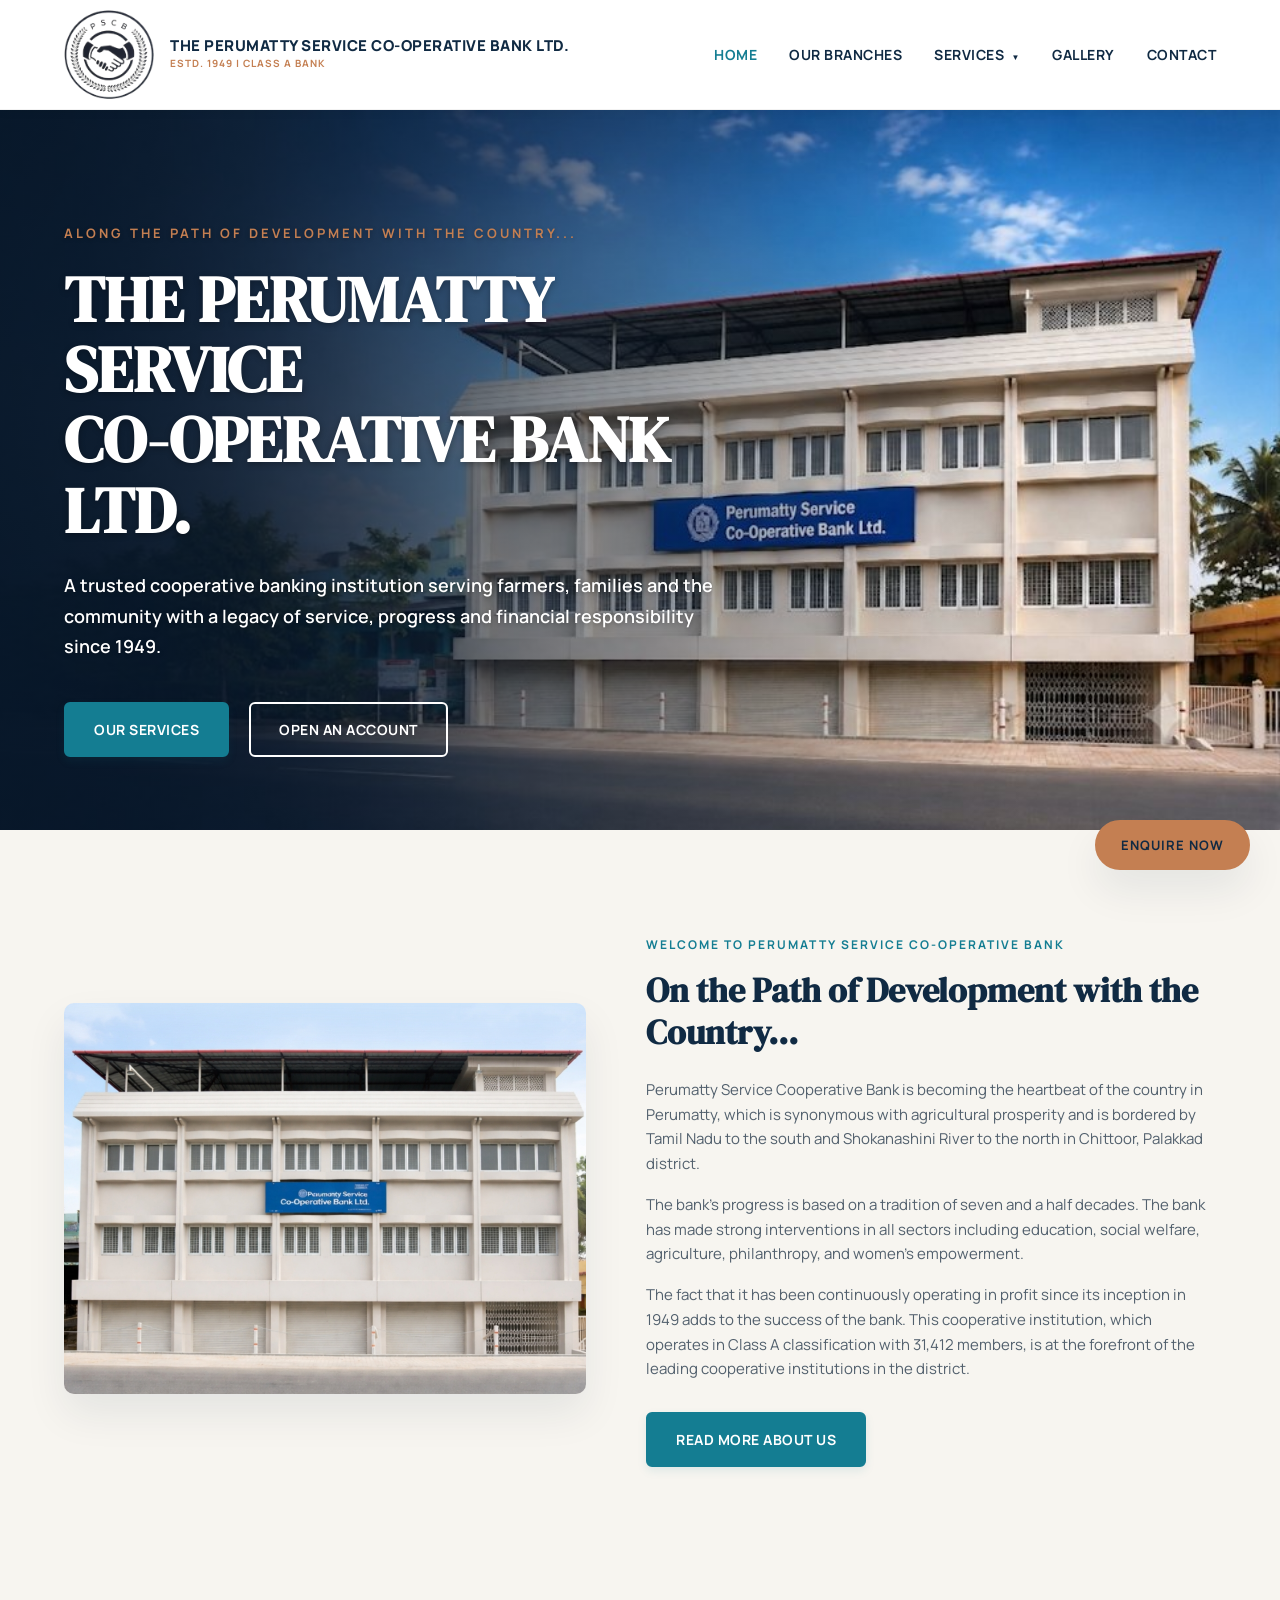
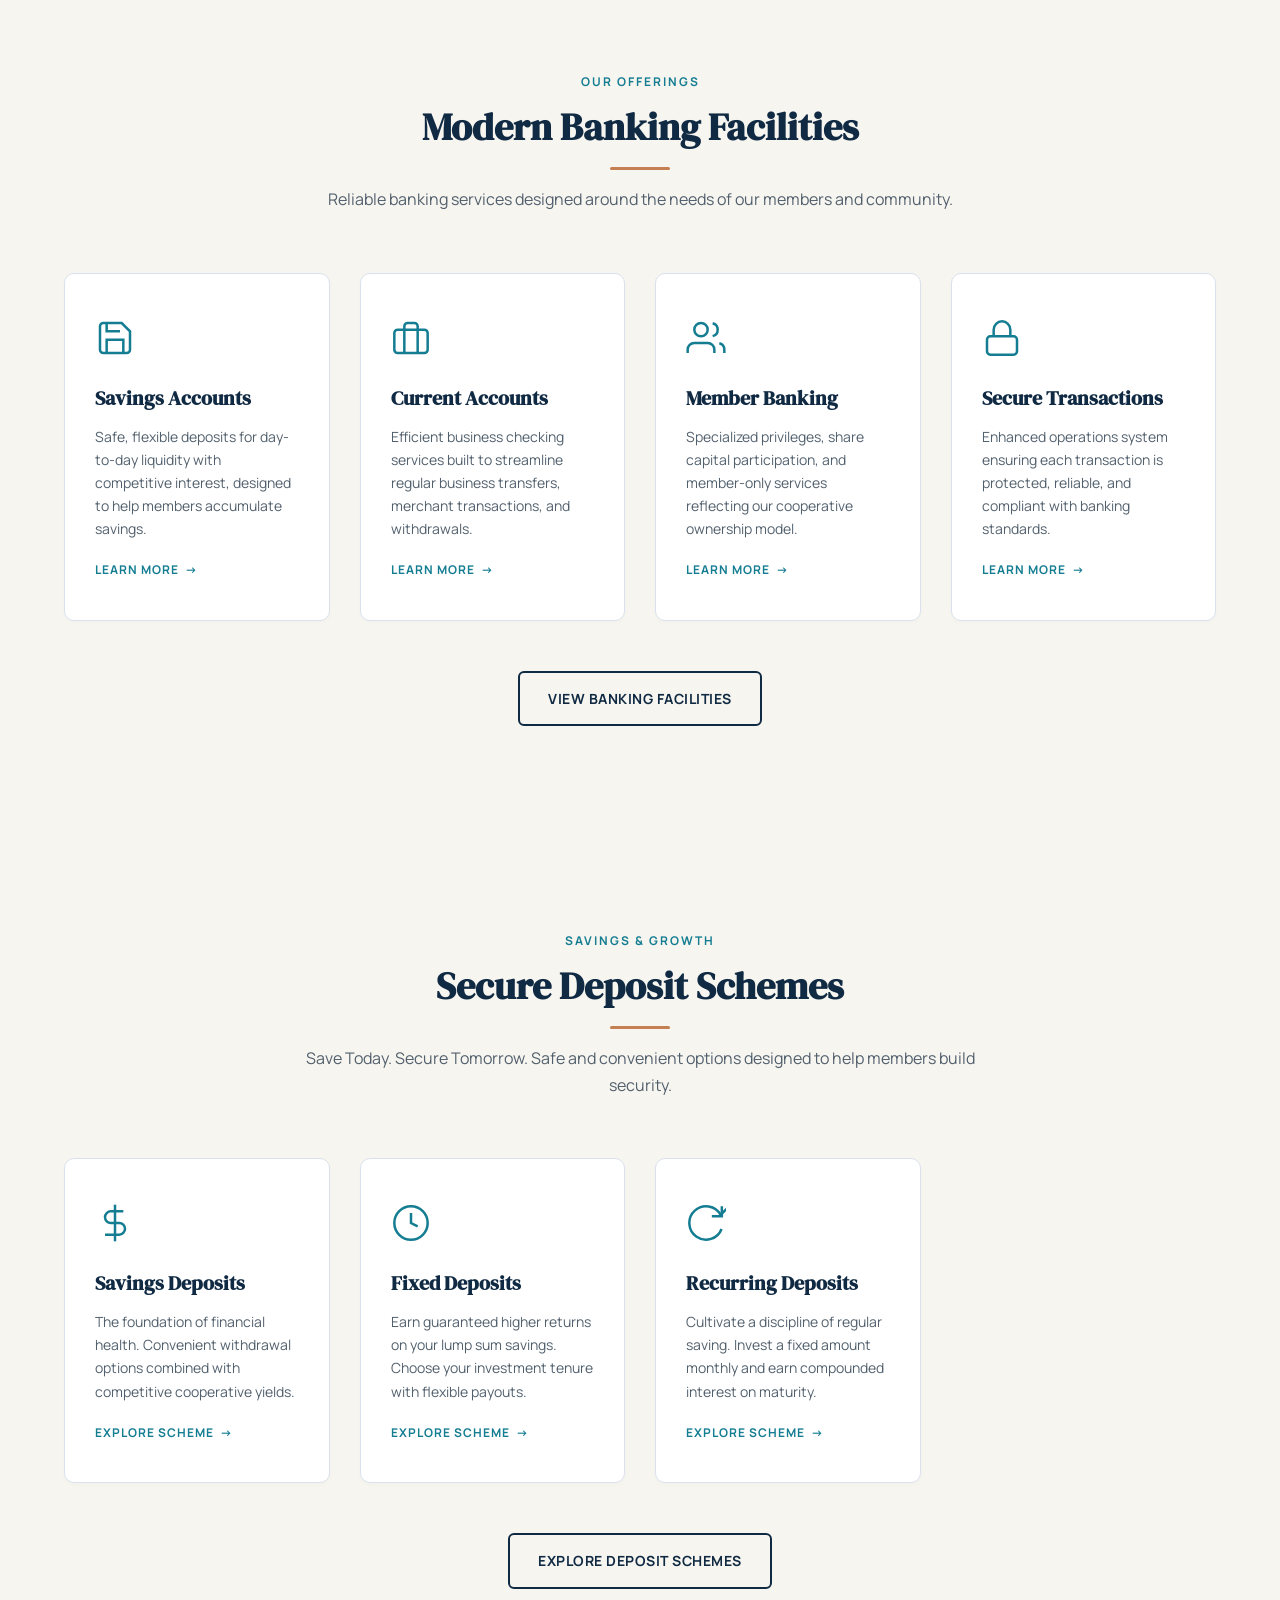
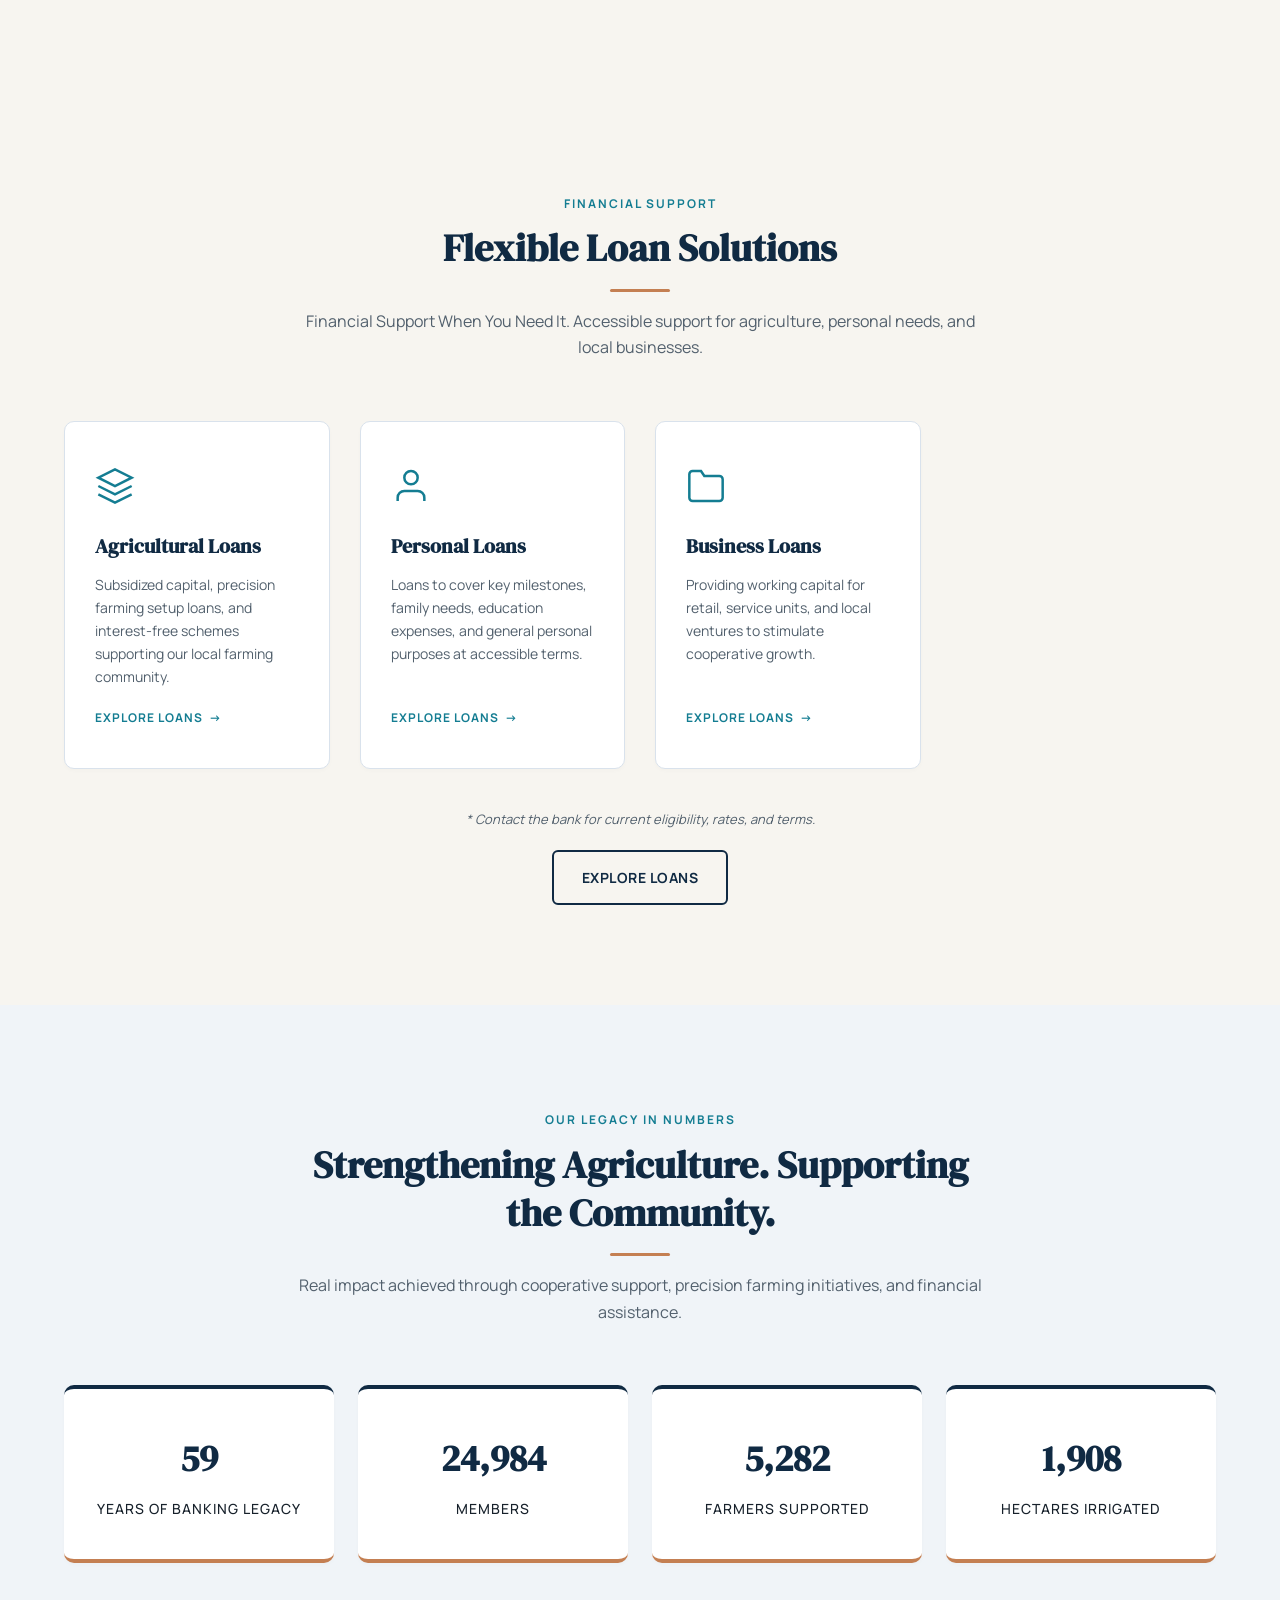
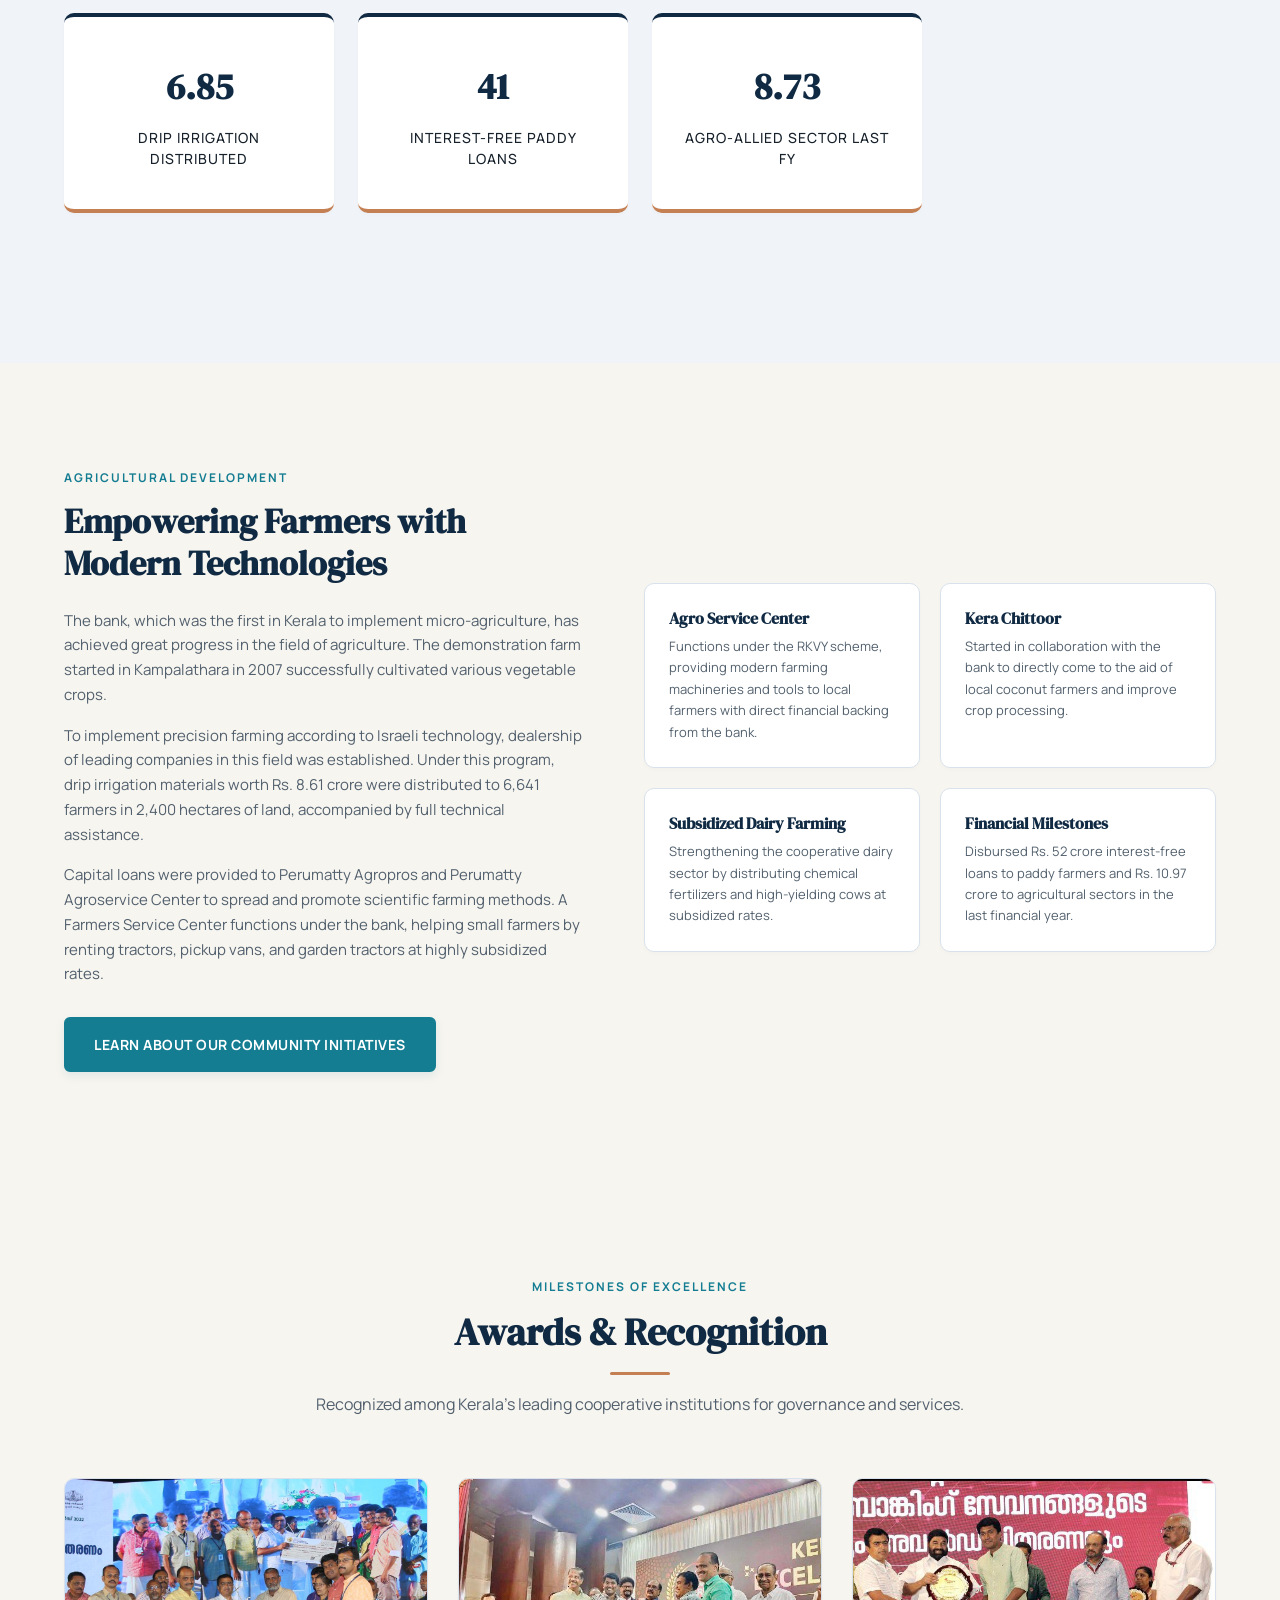
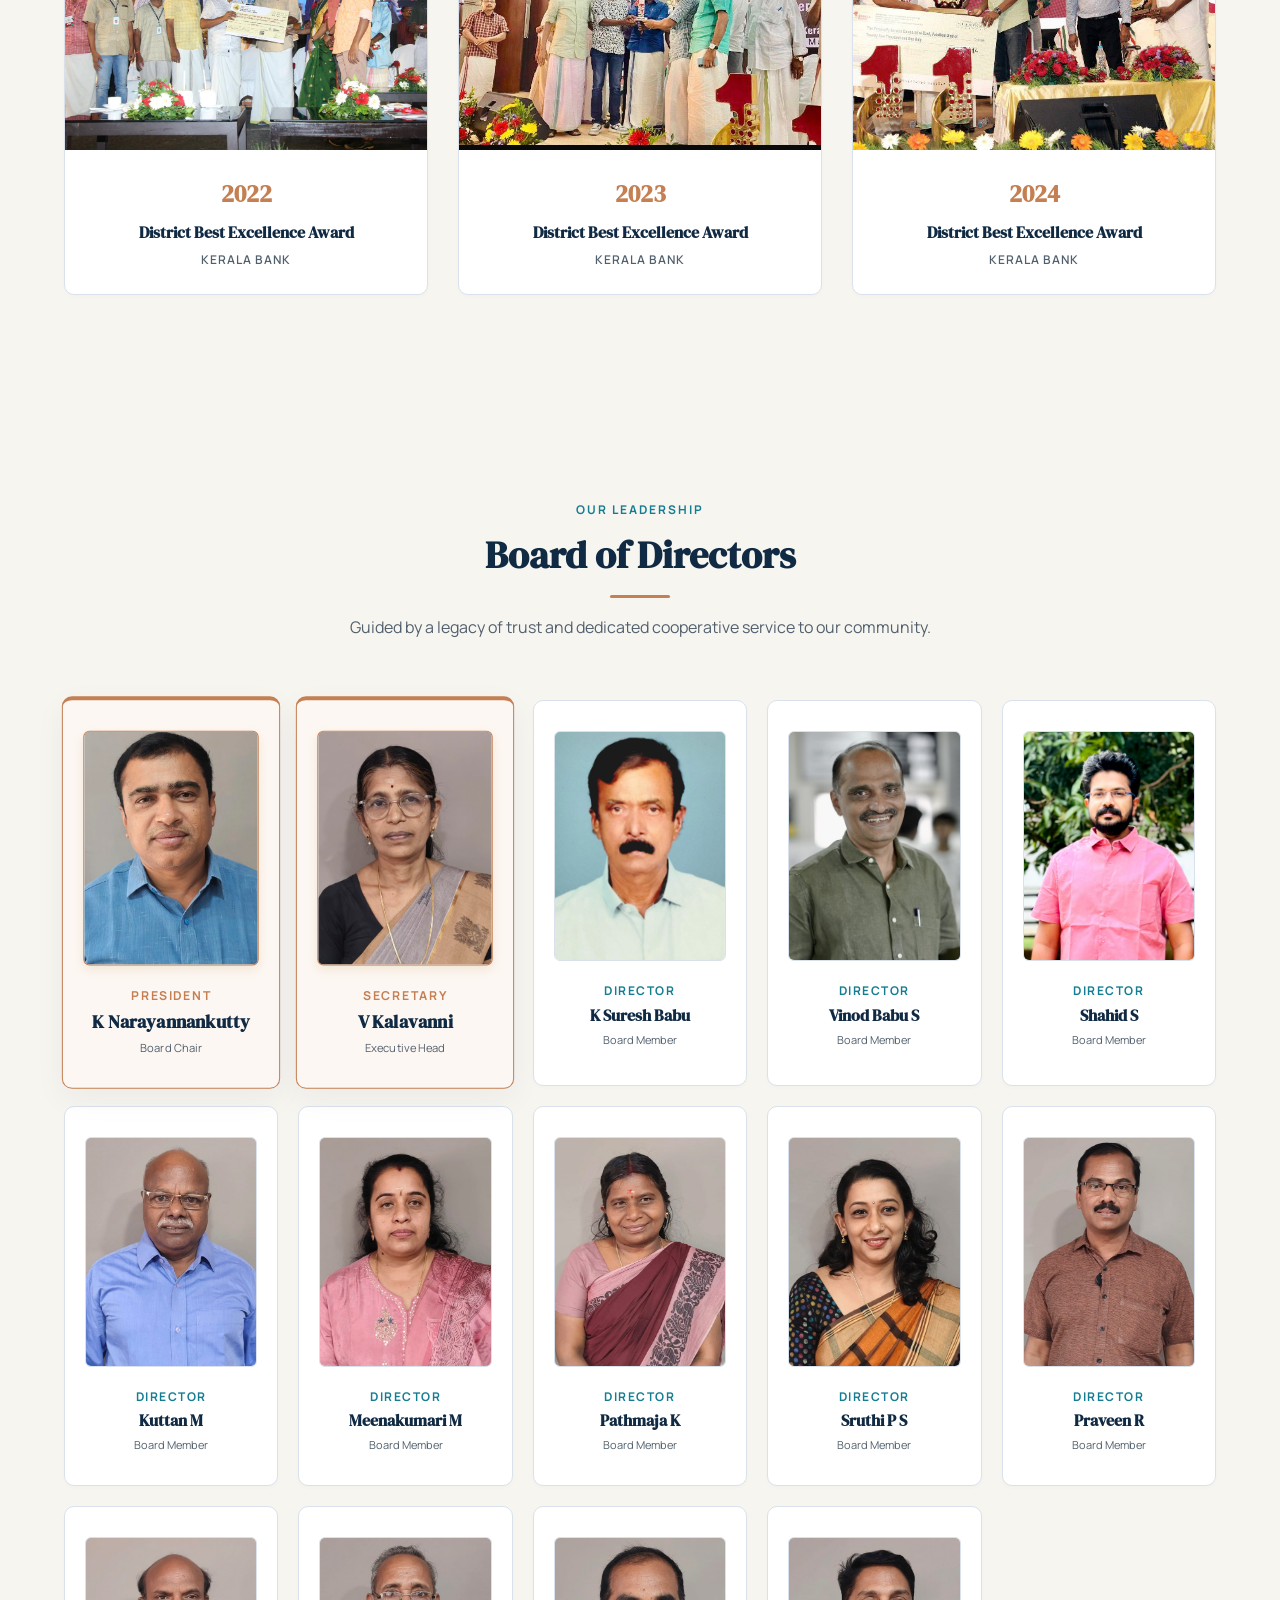
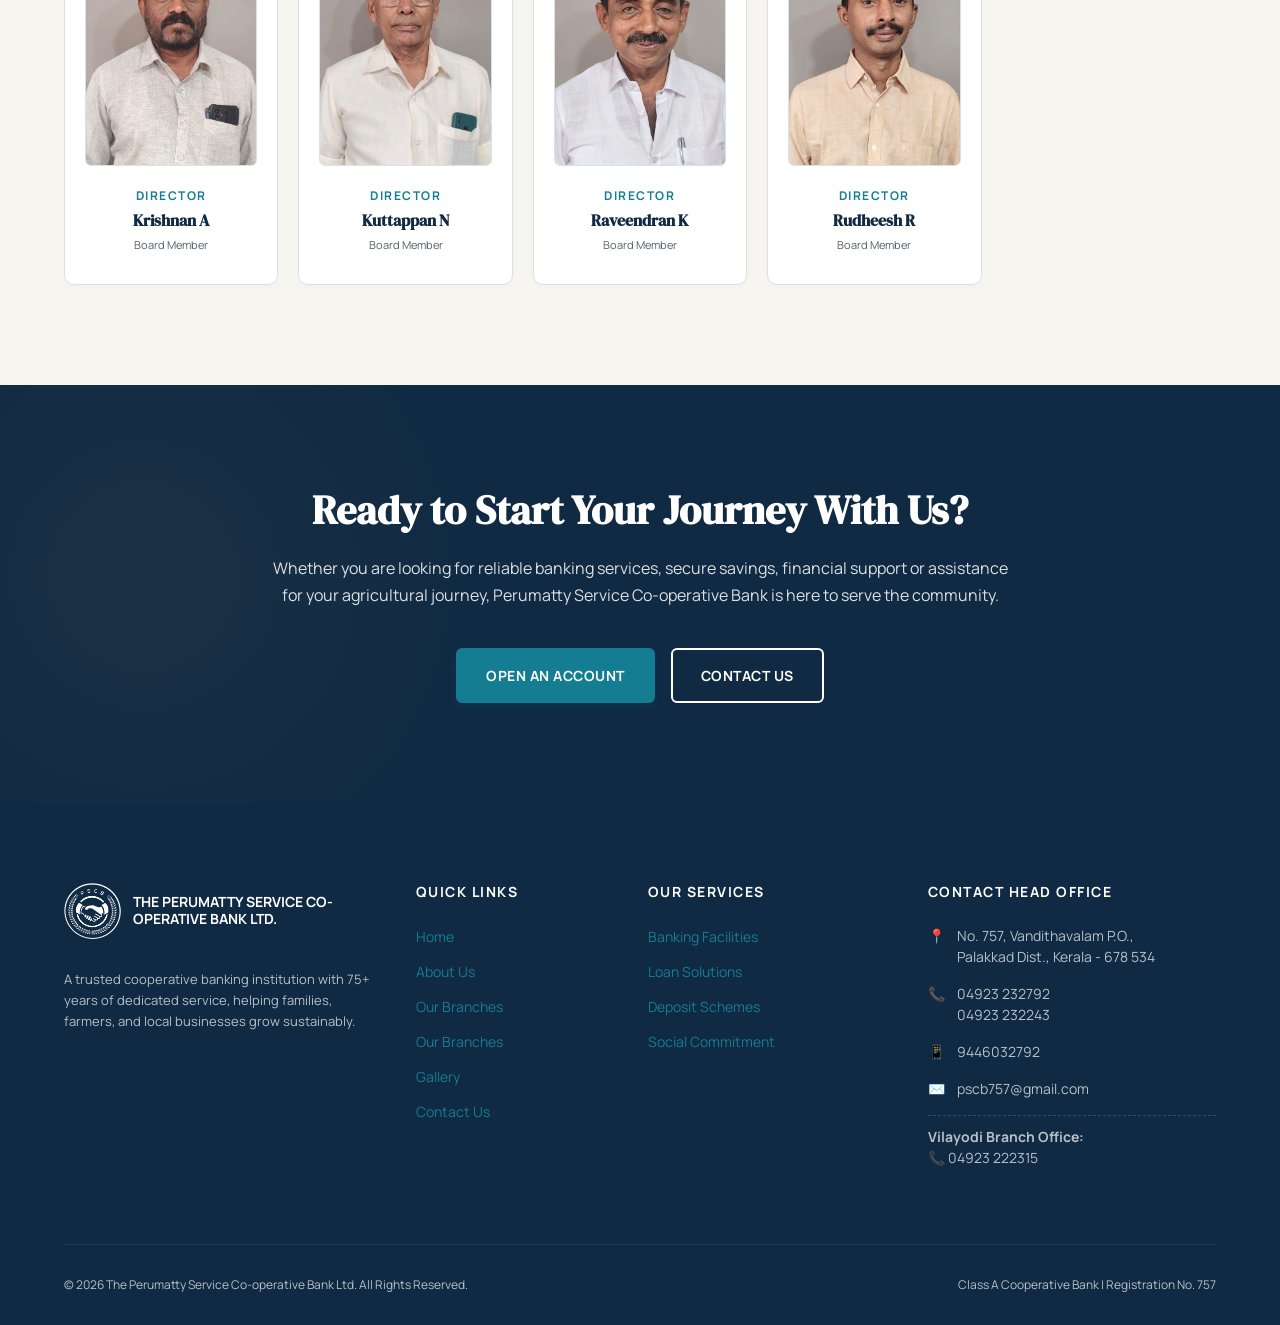
==== commit c6ff6419: "feat(leadership): update board member profile photos with new high-resolution images" ====
--- a/index.html
+++ b/index.html
@@ -448,7 +448,7 @@
                 <!-- President (Prominent Card) -->
                 <div class="director-card prominent">
                     <div class="director-photo-container">
-                        <img src="assets/president.jpg" alt="K Narayannankutty, President of Perumatty Service Cooperative Bank in Palakkad, Kerala" class="director-photo">
+                        <img src="https://i.ibb.co/9m0HQzpJ/president.jpg" onerror="this.onerror=null;this.src='assets/president.jpg';" alt="K Narayannankutty, President of Perumatty Service Cooperative Bank in Palakkad, Kerala" class="director-photo">
                     </div>
                     <div class="director-position">President</div>
                     <h4 class="director-name">K Narayannankutty</h4>
@@ -458,7 +458,7 @@
                 <!-- Secretary (Prominent Card) -->
                 <div class="director-card prominent">
                     <div class="director-photo-container">
-                        <img src="assets/secretary.jpg" alt="V Kalavanni, Secretary and Executive Head of Perumatty Service Cooperative Bank" class="director-photo">
+                        <img src="https://i.ibb.co/rR2X0PT8/secretary.jpg" onerror="this.onerror=null;this.src='assets/secretary.jpg';" alt="V Kalavanni, Secretary and Executive Head of Perumatty Service Cooperative Bank" class="director-photo">
                     </div>
                     <div class="director-position">Secretary</div>
                     <h4 class="director-name">V Kalavanni</h4>
@@ -468,7 +468,7 @@
                 <!-- Director 1 -->
                 <div class="director-card">
                     <div class="director-photo-container">
-                        <img src="https://i.ibb.co/Wvcrjqkq/image.png" onerror="this.onerror=null;this.src='assets/director-suresh-babu.png';" alt="K Suresh Babu, Board Director of Perumatty Service Cooperative Bank" class="director-photo">
+                        <img src="https://i.ibb.co/rGTHPr5b/Screenshot-2026-11-17-133156.png" onerror="this.onerror=null;this.src='assets/director-suresh-babu.png';" alt="K Suresh Babu, Board Director of Perumatty Service Cooperative Bank" class="director-photo">
                     </div>
                     <div class="director-position">Director</div>
                     <h4 class="director-name">K Suresh Babu</h4>
@@ -478,7 +478,7 @@
                 <!-- Director 2 -->
                 <div class="director-card">
                     <div class="director-photo-container">
-                        <img src="assets/director-vinod-babu.jpg" alt="Vinod Babu S, Board Director of Perumatty Service Cooperative Bank" class="director-photo">
+                        <img src="https://i.ibb.co/GfnHLnG9/director-vinod-babu.jpg" onerror="this.onerror=null;this.src='assets/director-vinod-babu.jpg';" alt="Vinod Babu S, Board Director of Perumatty Service Cooperative Bank" class="director-photo">
                     </div>
                     <div class="director-position">Director</div>
                     <h4 class="director-name">Vinod Babu S</h4>
@@ -488,7 +488,7 @@
                 <!-- Director 3 -->
                 <div class="director-card">
                     <div class="director-photo-container">
-                        <img src="assets/director-shahid.jpg" alt="Shahid S, Board Director of Perumatty Service Cooperative Bank" class="director-photo">
+                        <img src="https://i.ibb.co/HD3YPPfR/director-shahid.jpg" onerror="this.onerror=null;this.src='assets/director-shahid.jpg';" alt="Shahid S, Board Director of Perumatty Service Cooperative Bank" class="director-photo">
                     </div>
                     <div class="director-position">Director</div>
                     <h4 class="director-name">Shahid S</h4>
@@ -498,7 +498,7 @@
                 <!-- Director 4 -->
                 <div class="director-card">
                     <div class="director-photo-container">
-                        <img src="assets/director-kuttan-m.jpg" alt="Kuttan M, Board Director of Perumatty Service Cooperative Bank" alt="Kuttan M" class="director-photo">
+                        <img src="https://i.ibb.co/rKBqtP6v/director-kuttan-m.jpg" onerror="this.onerror=null;this.src='assets/director-kuttan-m.jpg';" alt="Kuttan M, Board Director of Perumatty Service Cooperative Bank" class="director-photo">
                     </div>
                     <div class="director-position">Director</div>
                     <h4 class="director-name">Kuttan M</h4>
@@ -508,7 +508,7 @@
                 <!-- Director 5 -->
                 <div class="director-card">
                     <div class="director-photo-container">
-                        <img src="assets/director-meenakumari-m.jpg" alt="Meenakumari M, Board Director of Perumatty Service Cooperative Bank" alt="Meenakumari M" class="director-photo">
+                        <img src="https://i.ibb.co/d0wbWX4p/director-meenakumari-m.jpg" onerror="this.onerror=null;this.src='assets/director-meenakumari-m.jpg';" alt="Meenakumari M, Board Director of Perumatty Service Cooperative Bank" class="director-photo">
                     </div>
                     <div class="director-position">Director</div>
                     <h4 class="director-name">Meenakumari M</h4>
@@ -518,7 +518,7 @@
                 <!-- Director 6 -->
                 <div class="director-card">
                     <div class="director-photo-container">
-                        <img src="assets/director-pathmaja-k.jpg" alt="Pathmaja K, Board Director of Perumatty Service Cooperative Bank" alt="Pathmaja K" class="director-photo">
+                        <img src="https://i.ibb.co/JfYX0D2/director-pathmaja-k.jpg" onerror="this.onerror=null;this.src='assets/director-pathmaja-k.jpg';" alt="Pathmaja K, Board Director of Perumatty Service Cooperative Bank" class="director-photo">
                     </div>
                     <div class="director-position">Director</div>
                     <h4 class="director-name">Pathmaja K</h4>
@@ -528,7 +528,7 @@
                 <!-- Director 7 -->
                 <div class="director-card">
                     <div class="director-photo-container">
-                        <img src="assets/director-sruthi-p-s.jpg" alt="Sruthi P S, Board Director of Perumatty Service Cooperative Bank" alt="Sruthi P S" class="director-photo">
+                        <img src="https://i.ibb.co/rK9Fs2Nx/director-sruthi-p-s.jpg" onerror="this.onerror=null;this.src='assets/director-sruthi-p-s.jpg';" alt="Sruthi P S, Board Director of Perumatty Service Cooperative Bank" class="director-photo">
                     </div>
                     <div class="director-position">Director</div>
                     <h4 class="director-name">Sruthi P S</h4>
@@ -538,7 +538,7 @@
                 <!-- Director 8 -->
                 <div class="director-card">
                     <div class="director-photo-container">
-                        <img src="assets/director-praveen-r.jpg" alt="Praveen R, Board Director of Perumatty Service Cooperative Bank" alt="Praveen R" class="director-photo">
+                        <img src="https://i.ibb.co/GfXYF23T/director-praveen-r.jpg" onerror="this.onerror=null;this.src='assets/director-praveen-r.jpg';" alt="Praveen R, Board Director of Perumatty Service Cooperative Bank" class="director-photo">
                     </div>
                     <div class="director-position">Director</div>
                     <h4 class="director-name">Praveen R</h4>
@@ -548,7 +548,7 @@
                 <!-- Director 9 -->
                 <div class="director-card">
                     <div class="director-photo-container">
-                        <img src="assets/director-krishnan-a.jpg" alt="Krishnan A, Board Director of Perumatty Service Cooperative Bank" alt="Krishnan A" class="director-photo">
+                        <img src="https://i.ibb.co/WvbPBJVL/director-krishnan-a.jpg" onerror="this.onerror=null;this.src='assets/director-krishnan-a.jpg';" alt="Krishnan A, Board Director of Perumatty Service Cooperative Bank" class="director-photo">
                     </div>
                     <div class="director-position">Director</div>
                     <h4 class="director-name">Krishnan A</h4>
@@ -558,7 +558,7 @@
                 <!-- Director 10 -->
                 <div class="director-card">
                     <div class="director-photo-container">
-                        <img src="assets/director-kattappan-n.jpg" onerror="this.onerror=null;this.src='assets/director-kuttappan-n.jpg';" alt="Kuttappan N, Board Director of Perumatty Service Cooperative Bank" class="director-photo">
+                        <img src="https://i.ibb.co/kZNCNP9/director-kattappan-n.jpg" onerror="this.onerror=null;this.src='assets/director-kuttappan-n.jpg';" alt="Kuttappan N, Board Director of Perumatty Service Cooperative Bank" class="director-photo">
                     </div>
                     <div class="director-position">Director</div>
                     <h4 class="director-name">Kuttappan N</h4>
@@ -568,7 +568,7 @@
                 <!-- Director 11 -->
                 <div class="director-card">
                     <div class="director-photo-container">
-                        <img src="assets/director-raveendran-k.jpg" alt="Raveendran K, Board Director of Perumatty Service Cooperative Bank" alt="Raveendran K" class="director-photo">
+                        <img src="https://i.ibb.co/RTnfX8Tq/director-raveendran-k.jpg" onerror="this.onerror=null;this.src='assets/director-raveendran-k.jpg';" alt="Raveendran K, Board Director of Perumatty Service Cooperative Bank" class="director-photo">
                     </div>
                     <div class="director-position">Director</div>
                     <h4 class="director-name">Raveendran K</h4>
@@ -578,7 +578,7 @@
                 <!-- Director 12 -->
                 <div class="director-card">
                     <div class="director-photo-container">
-                        <img src="assets/director-rudheesh-r.jpg" alt="Rudheesh R, Board Director of Perumatty Service Cooperative Bank" alt="Rudheesh R" class="director-photo">
+                        <img src="https://i.ibb.co/yBhMZPNj/director-rudheesh-r.jpg" onerror="this.onerror=null;this.src='assets/director-rudheesh-r.jpg';" alt="Rudheesh R, Board Director of Perumatty Service Cooperative Bank" class="director-photo">
                     </div>
                     <div class="director-position">Director</div>
                     <h4 class="director-name">Rudheesh R</h4>
--- a/css/style.css
+++ b/css/style.css
@@ -1773,57 +1773,157 @@
     }
     .hamburger {
         display: flex;
+        flex-direction: column;
+        gap: 6px;
+        cursor: pointer;
+        background: none;
+        border: none;
+        padding: 8px;
+        z-index: 1001;
+    }
+    .hamburger span {
+        display: block;
+        width: 26px;
+        height: 2.5px;
+        background-color: var(--primary);
+        border-radius: 2px;
+        transition: var(--transition-fast);
     }
     .nav-menu {
         position: fixed;
         top: 85px;
         left: -100%;
         width: 100%;
+        max-width: 100vw;
         height: calc(100vh - 85px);
         background-color: var(--bg-white);
         flex-direction: column;
-        align-items: flex-start;
-        padding: 40px 30px;
-        gap: 24px;
-        transition: var(--transition-smooth);
+        align-items: stretch;
+        padding: 24px 20px 60px 20px;
+        gap: 16px;
+        transition: left 0.3s cubic-bezier(0.4, 0, 0.2, 1);
         box-shadow: var(--shadow-lg);
         overflow-y: auto;
+        overflow-x: hidden;
+        -webkit-overflow-scrolling: touch;
         z-index: 998;
+        box-sizing: border-box;
     }
     .navbar.scrolled .nav-menu {
         top: 75px;
         height: calc(100vh - 75px);
     }
+    .nav-menu.active {
+        left: 0;
+    }
+    .nav-item {
+        width: 100%;
+        display: block;
+        box-sizing: border-box;
+    }
     .nav-menu .nav-link {
         color: var(--text-dark) !important;
         text-shadow: none !important;
-        font-size: 14px;
+        font-size: 15px;
+        font-weight: 700;
         width: 100%;
-        display: block;
-    }
-    .nav-menu .nav-link:hover, .nav-menu .nav-link.active {
+        display: flex;
+        align-items: center;
+        justify-content: space-between;
+        padding: 12px 14px;
+        border-radius: var(--border-radius-sm);
+        transition: var(--transition-fast);
+        box-sizing: border-box;
+        text-decoration: none;
+    }
+    .nav-menu .nav-link:hover, 
+    .nav-menu .nav-link:active,
+    .nav-menu .nav-link.active {
         color: var(--primary) !important;
-    }
-    .nav-menu.active {
-        left: 0;
-    }
-    .nav-item {
+        background-color: var(--primary-light);
+    }
+    .nav-menu .nav-link::after {
+        display: none !important;
+    }
+    .nav-item.dropdown {
+        position: relative;
         width: 100%;
     }
+    .nav-item.dropdown > .nav-link {
+        cursor: pointer;
+        user-select: none;
+        -webkit-tap-highlight-color: transparent;
+    }
+    .nav-item .dropdown-icon {
+        font-size: 10px;
+        margin-left: 8px;
+        transition: transform 0.25s ease;
+        display: inline-block;
+        color: var(--secondary);
+    }
+    .nav-item.dropdown-active .dropdown-icon {
+        transform: rotate(180deg);
+    }
+    .nav-item.dropdown-active > .nav-link {
+        color: var(--secondary) !important;
+        background-color: var(--primary-light);
+    }
+
+    /* Mobile Services Dropdown - positioned directly below, full width, no sideways shift */
+    .nav-menu .dropdown-menu,
+    .nav-item:hover .dropdown-menu,
     .dropdown-menu {
-        position: static;
-        transform: none;
-        opacity: 1;
-        visibility: visible;
-        box-shadow: none;
-        border: none;
-        border-left: 2px solid var(--border-light);
-        margin-top: 8px;
-        padding: 0 0 0 16px;
+        position: static !important;
+        top: auto !important;
+        left: auto !important;
+        right: auto !important;
+        transform: none !important;
+        width: 100% !important;
+        min-width: 0 !important;
+        max-width: 100% !important;
+        box-sizing: border-box !important;
+        opacity: 0;
+        visibility: hidden;
         display: none;
+        box-shadow: none !important;
+        border: 1px solid var(--border-light) !important;
+        border-left: 3px solid var(--secondary) !important;
+        background-color: #F8FAFC !important;
+        border-radius: var(--border-radius-sm) !important;
+        margin: 8px 0 0 0 !important;
+        padding: 4px 0 !important;
+        float: none !important;
+        transition: none !important;
     }
     .nav-item.dropdown-active .dropdown-menu {
-        display: block;
+        display: flex !important;
+        flex-direction: column !important;
+        opacity: 1 !important;
+        visibility: visible !important;
+        transform: none !important;
+    }
+    .nav-menu .dropdown-link {
+        display: block !important;
+        width: 100% !important;
+        box-sizing: border-box !important;
+        padding: 12px 18px !important;
+        font-size: 14px !important;
+        font-weight: 600 !important;
+        color: var(--text-dark) !important;
+        line-height: 1.4 !important;
+        text-transform: none !important;
+        text-decoration: none !important;
+        border-bottom: 1px solid rgba(16, 42, 67, 0.06) !important;
+        transition: background-color 0.2s ease, padding-left 0.2s ease, color 0.2s ease !important;
+    }
+    .nav-menu .dropdown-link:last-child {
+        border-bottom: none !important;
+    }
+    .nav-menu .dropdown-link:hover,
+    .nav-menu .dropdown-link:active {
+        background-color: rgba(20, 125, 146, 0.1) !important;
+        color: var(--secondary) !important;
+        padding-left: 22px !important;
     }
     .navbar-actions {
         display: none;
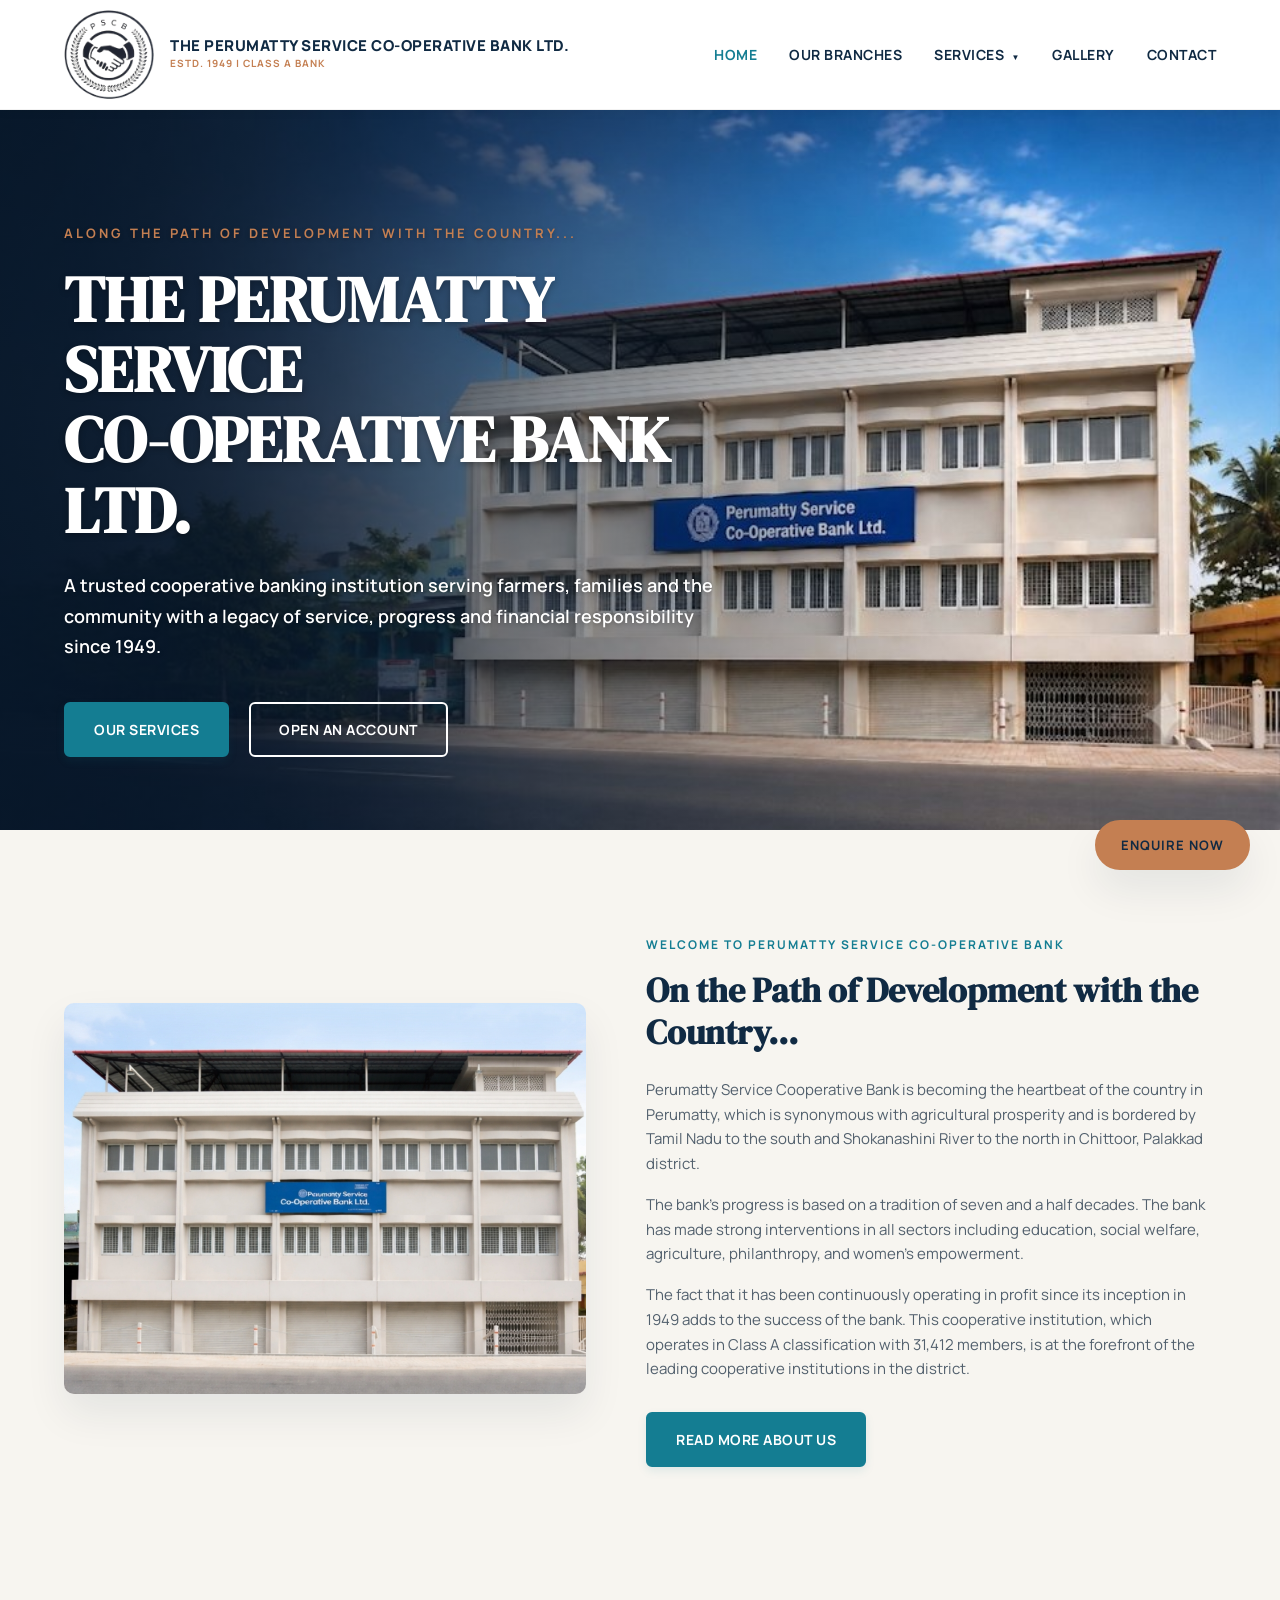
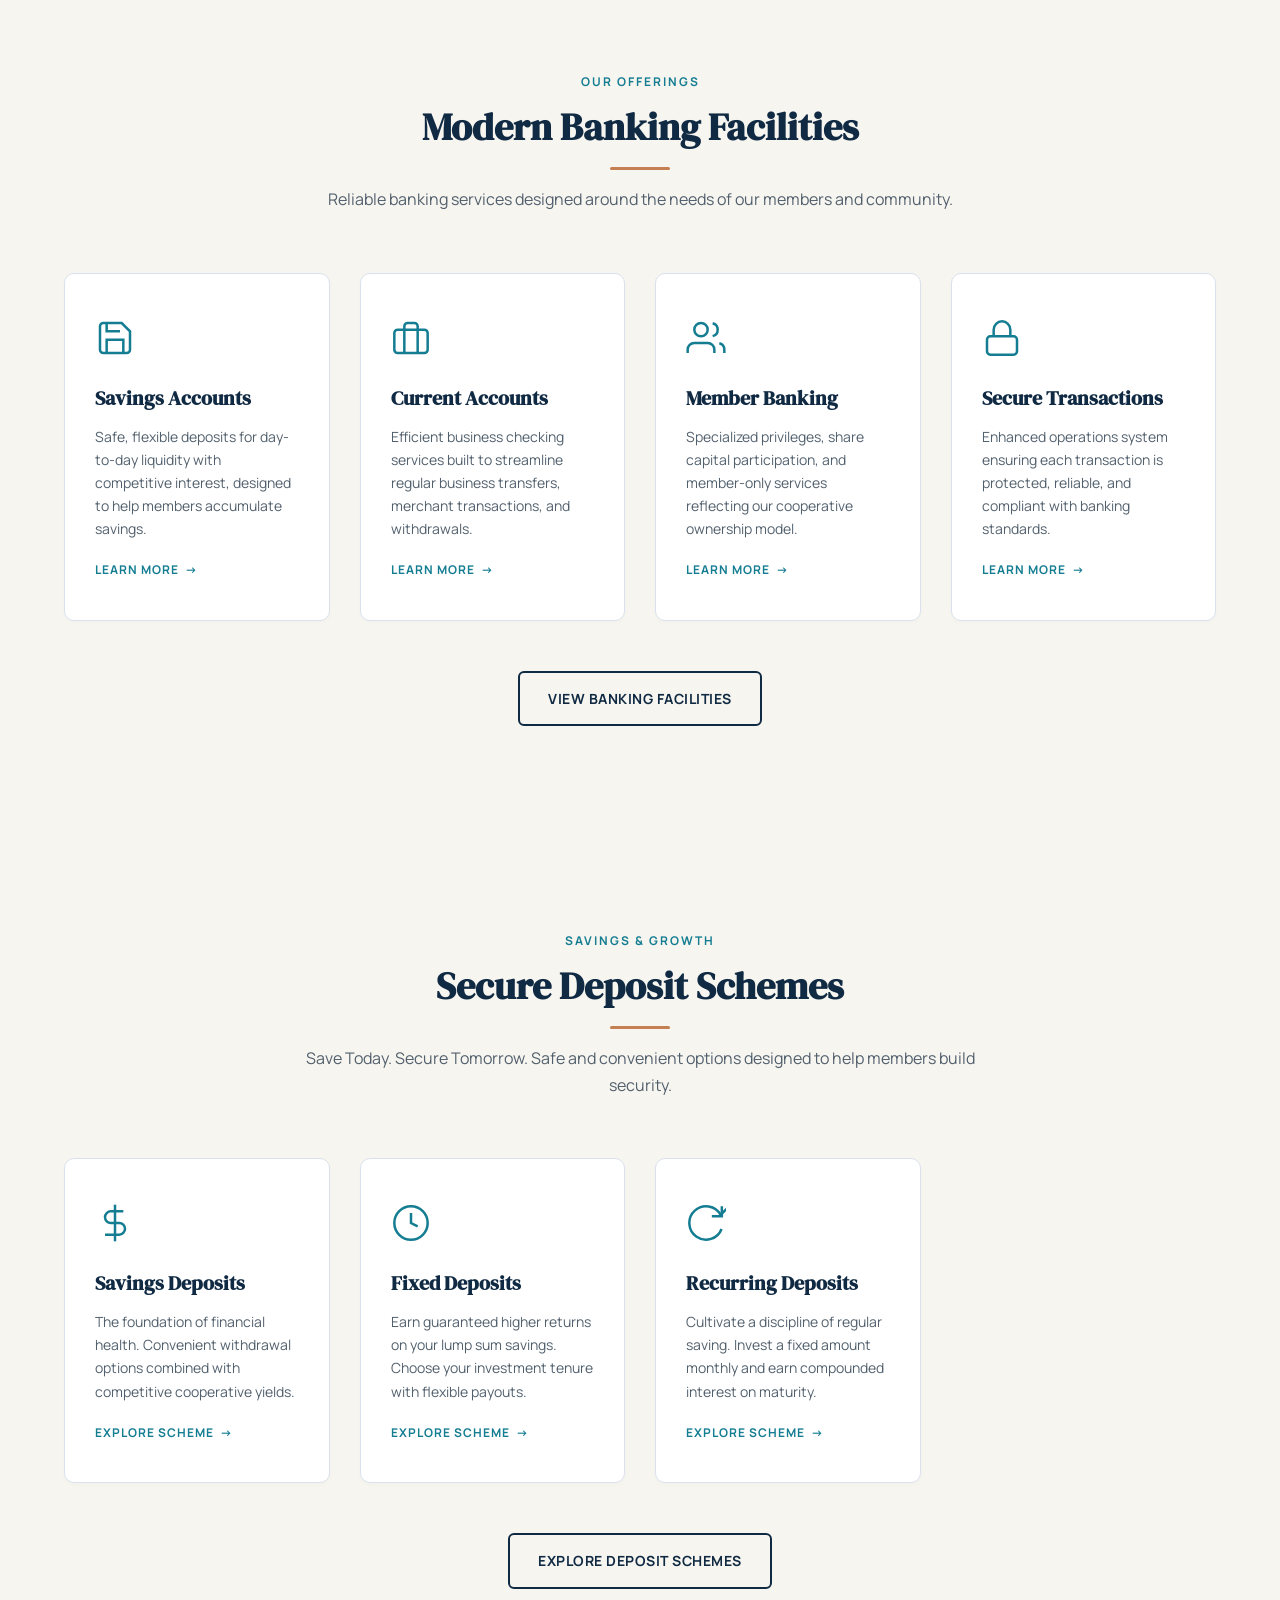
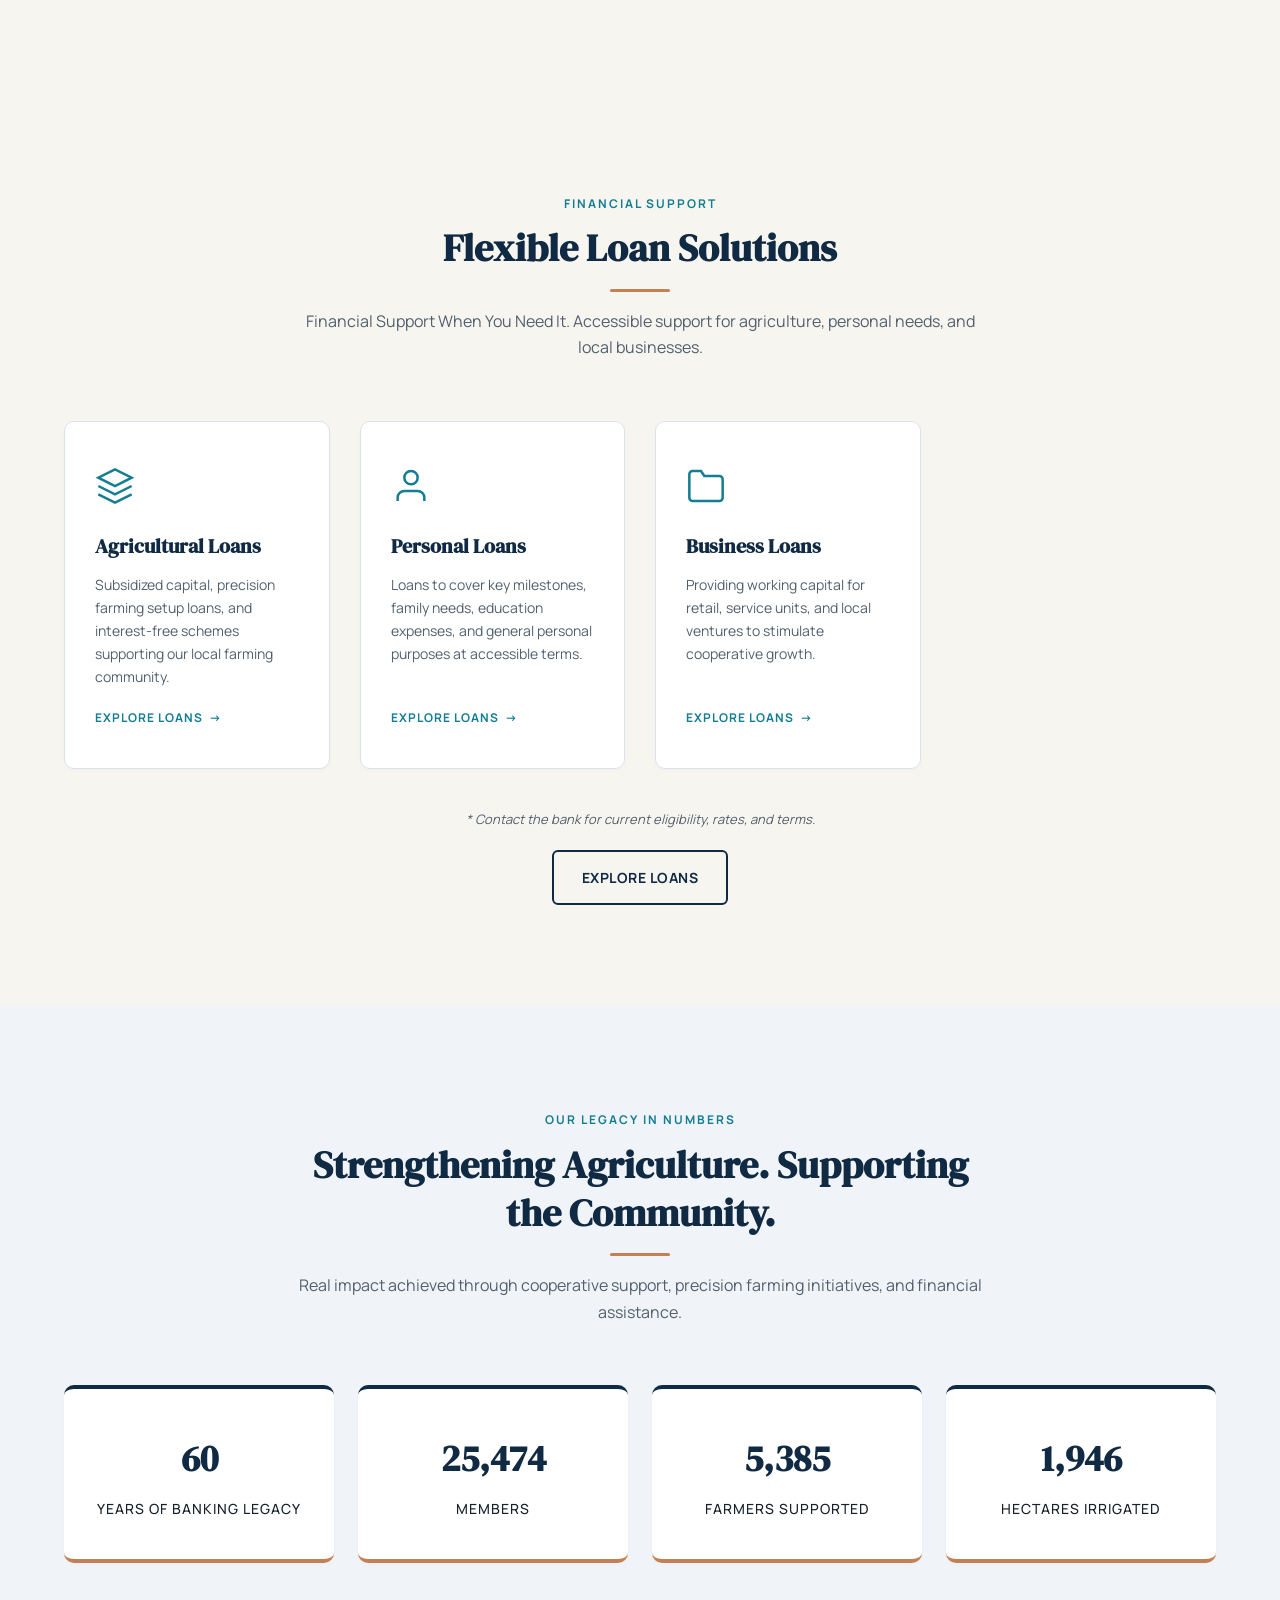
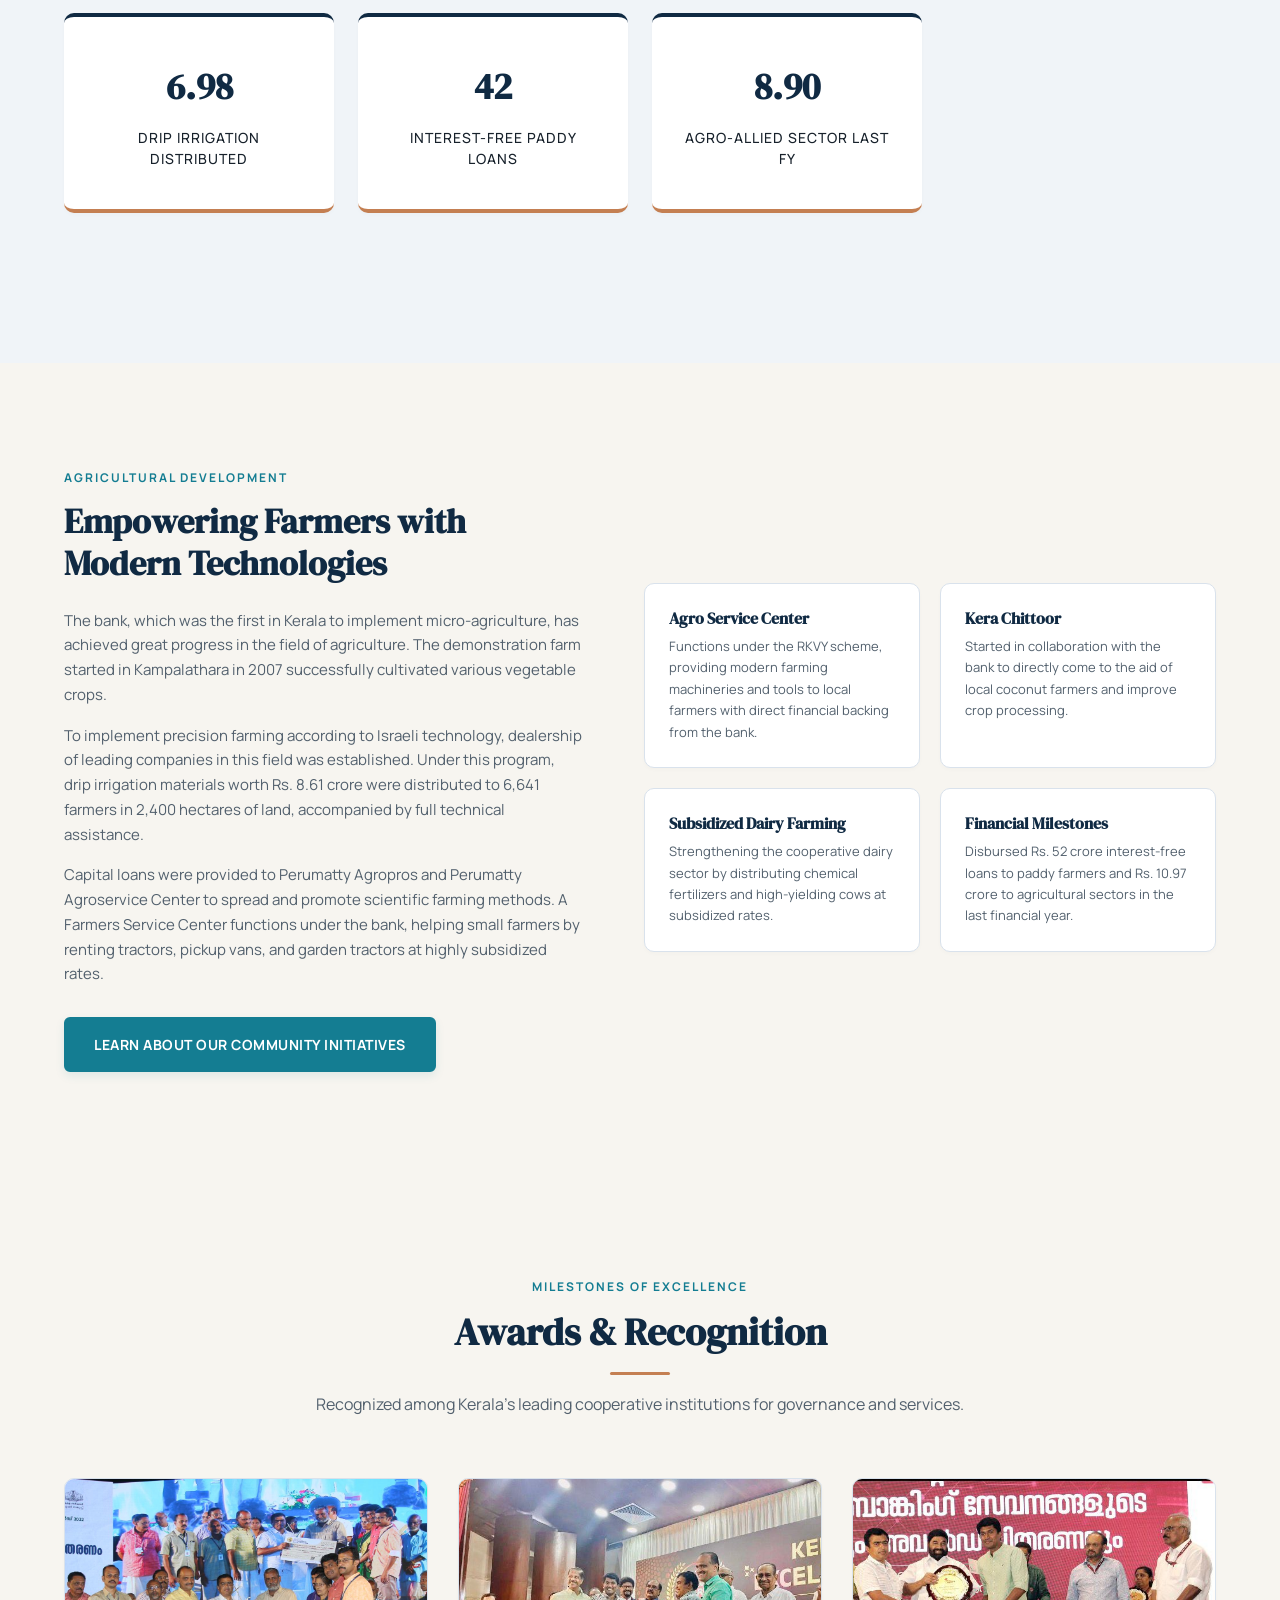
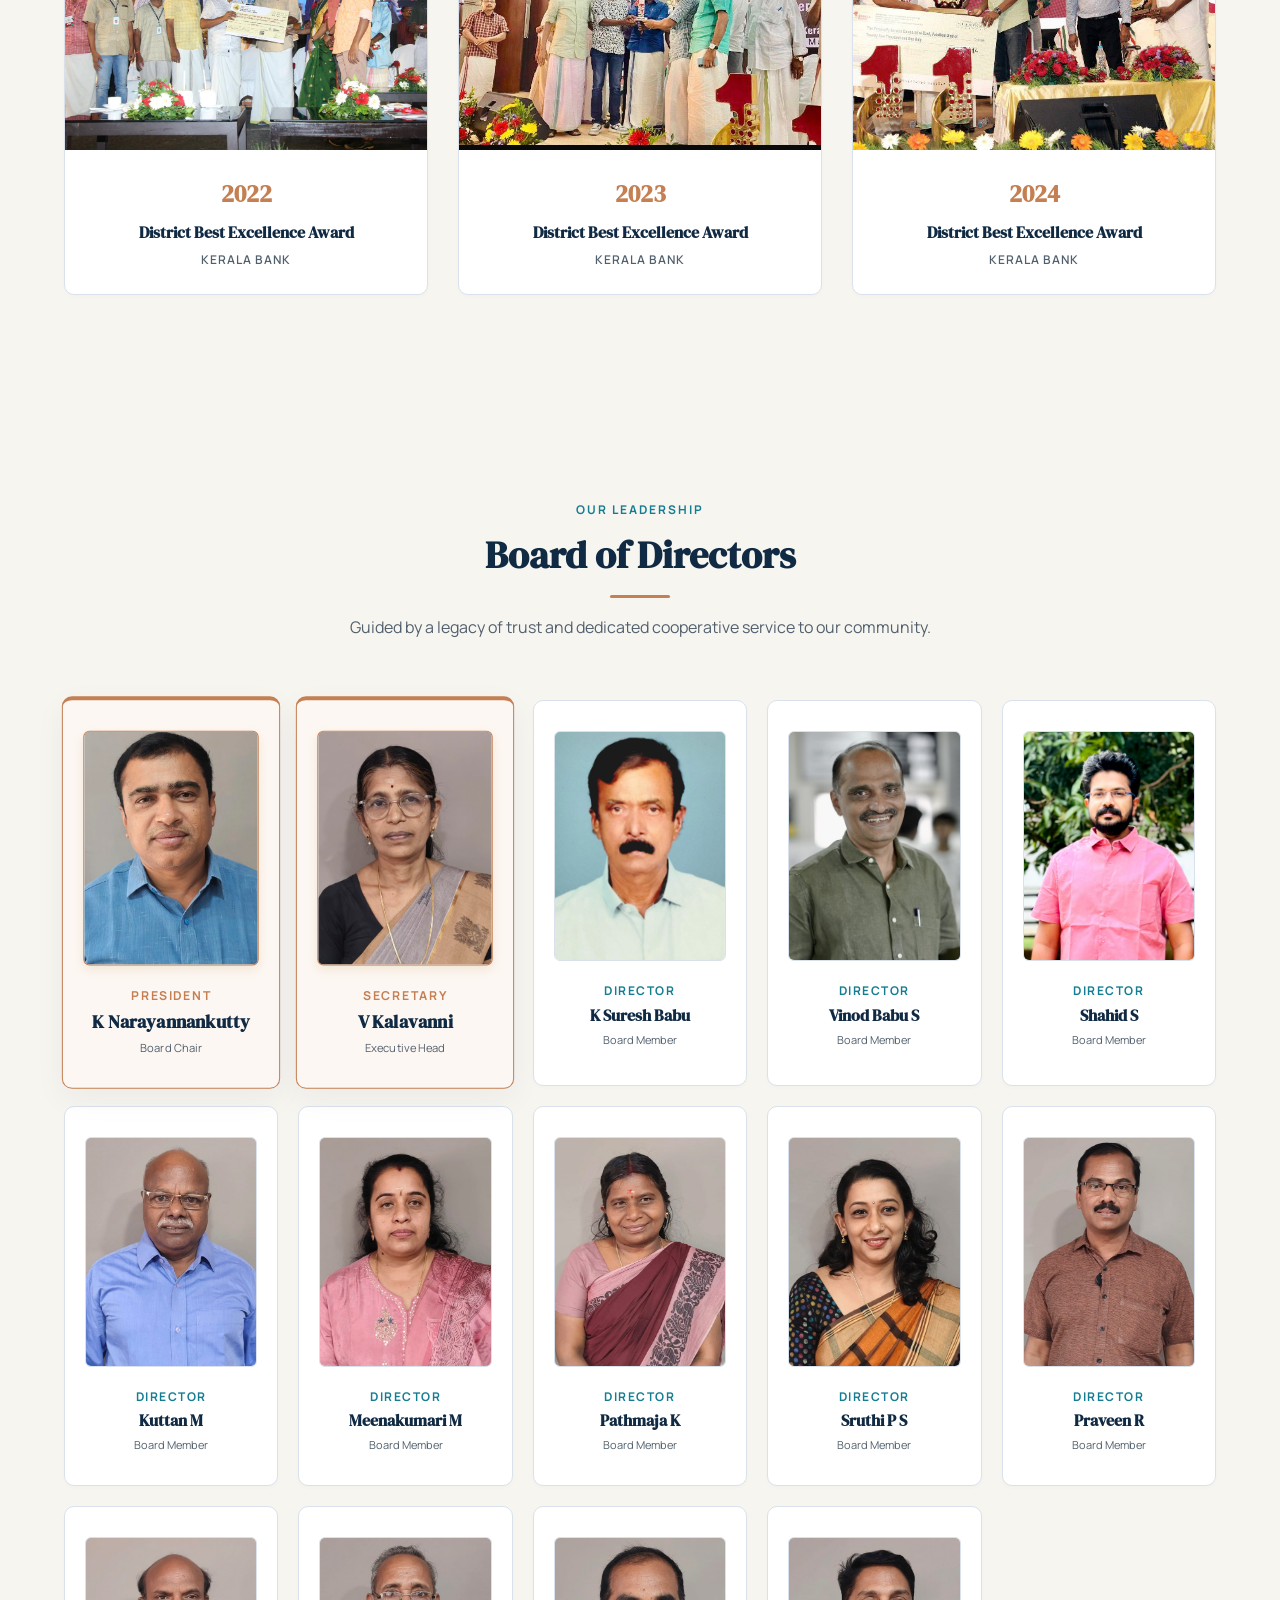
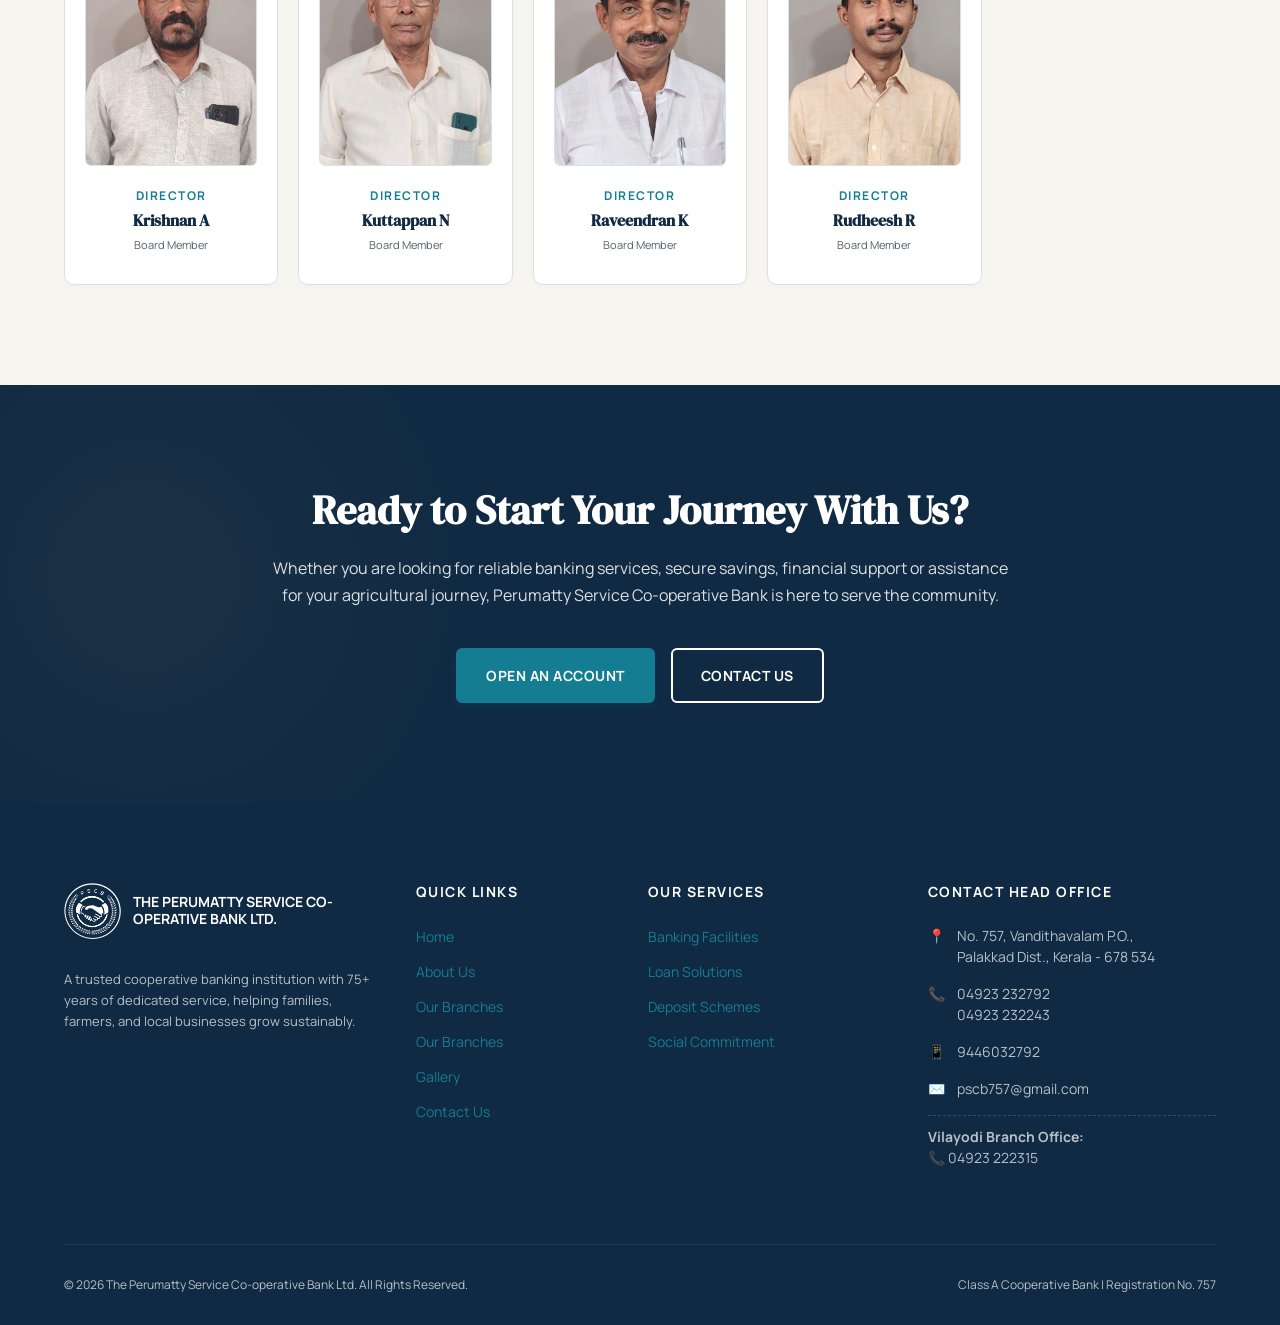
==== commit 79e0146c: "feat(leadership): update photo URLs for Praveen R, Shahid S, Vinod Babu S, Kuttappan N, Krishnan A" ====
--- a/index.html
+++ b/index.html
@@ -478,7 +478,7 @@
                 <!-- Director 2 -->
                 <div class="director-card">
                     <div class="director-photo-container">
-                        <img src="https://i.ibb.co/GfnHLnG9/director-vinod-babu.jpg" onerror="this.onerror=null;this.src='assets/director-vinod-babu.jpg';" alt="Vinod Babu S, Board Director of Perumatty Service Cooperative Bank" class="director-photo">
+                        <img src="https://i.ibb.co/chPK4897/director-vinod-babu.jpg" onerror="this.onerror=null;this.src='assets/director-vinod-babu.jpg';" alt="Vinod Babu S, Board Director of Perumatty Service Cooperative Bank" class="director-photo">
                     </div>
                     <div class="director-position">Director</div>
                     <h4 class="director-name">Vinod Babu S</h4>
@@ -488,7 +488,7 @@
                 <!-- Director 3 -->
                 <div class="director-card">
                     <div class="director-photo-container">
-                        <img src="https://i.ibb.co/HD3YPPfR/director-shahid.jpg" onerror="this.onerror=null;this.src='assets/director-shahid.jpg';" alt="Shahid S, Board Director of Perumatty Service Cooperative Bank" class="director-photo">
+                        <img src="https://i.ibb.co/gFbdyTNY/director-shahid.jpg" onerror="this.onerror=null;this.src='assets/director-shahid.jpg';" alt="Shahid S, Board Director of Perumatty Service Cooperative Bank" class="director-photo">
                     </div>
                     <div class="director-position">Director</div>
                     <h4 class="director-name">Shahid S</h4>
@@ -538,7 +538,7 @@
                 <!-- Director 8 -->
                 <div class="director-card">
                     <div class="director-photo-container">
-                        <img src="https://i.ibb.co/GfXYF23T/director-praveen-r.jpg" onerror="this.onerror=null;this.src='assets/director-praveen-r.jpg';" alt="Praveen R, Board Director of Perumatty Service Cooperative Bank" class="director-photo">
+                        <img src="https://i.ibb.co/jZqgkdw3/director-praveen-r.jpg" onerror="this.onerror=null;this.src='assets/director-praveen-r.jpg';" alt="Praveen R, Board Director of Perumatty Service Cooperative Bank" class="director-photo">
                     </div>
                     <div class="director-position">Director</div>
                     <h4 class="director-name">Praveen R</h4>
@@ -548,7 +548,7 @@
                 <!-- Director 9 -->
                 <div class="director-card">
                     <div class="director-photo-container">
-                        <img src="https://i.ibb.co/WvbPBJVL/director-krishnan-a.jpg" onerror="this.onerror=null;this.src='assets/director-krishnan-a.jpg';" alt="Krishnan A, Board Director of Perumatty Service Cooperative Bank" class="director-photo">
+                        <img src="https://i.ibb.co/r2dpZsyy/director-krishnan-a.jpg" onerror="this.onerror=null;this.src='assets/director-krishnan-a.jpg';" alt="Krishnan A, Board Director of Perumatty Service Cooperative Bank" class="director-photo">
                     </div>
                     <div class="director-position">Director</div>
                     <h4 class="director-name">Krishnan A</h4>
@@ -558,7 +558,7 @@
                 <!-- Director 10 -->
                 <div class="director-card">
                     <div class="director-photo-container">
-                        <img src="https://i.ibb.co/kZNCNP9/director-kattappan-n.jpg" onerror="this.onerror=null;this.src='assets/director-kuttappan-n.jpg';" alt="Kuttappan N, Board Director of Perumatty Service Cooperative Bank" class="director-photo">
+                        <img src="https://i.ibb.co/9kgR4vKJ/director-kattappan-n.jpg" onerror="this.onerror=null;this.src='assets/director-kuttappan-n.jpg';" alt="Kuttappan N, Board Director of Perumatty Service Cooperative Bank" class="director-photo">
                     </div>
                     <div class="director-position">Director</div>
                     <h4 class="director-name">Kuttappan N</h4>
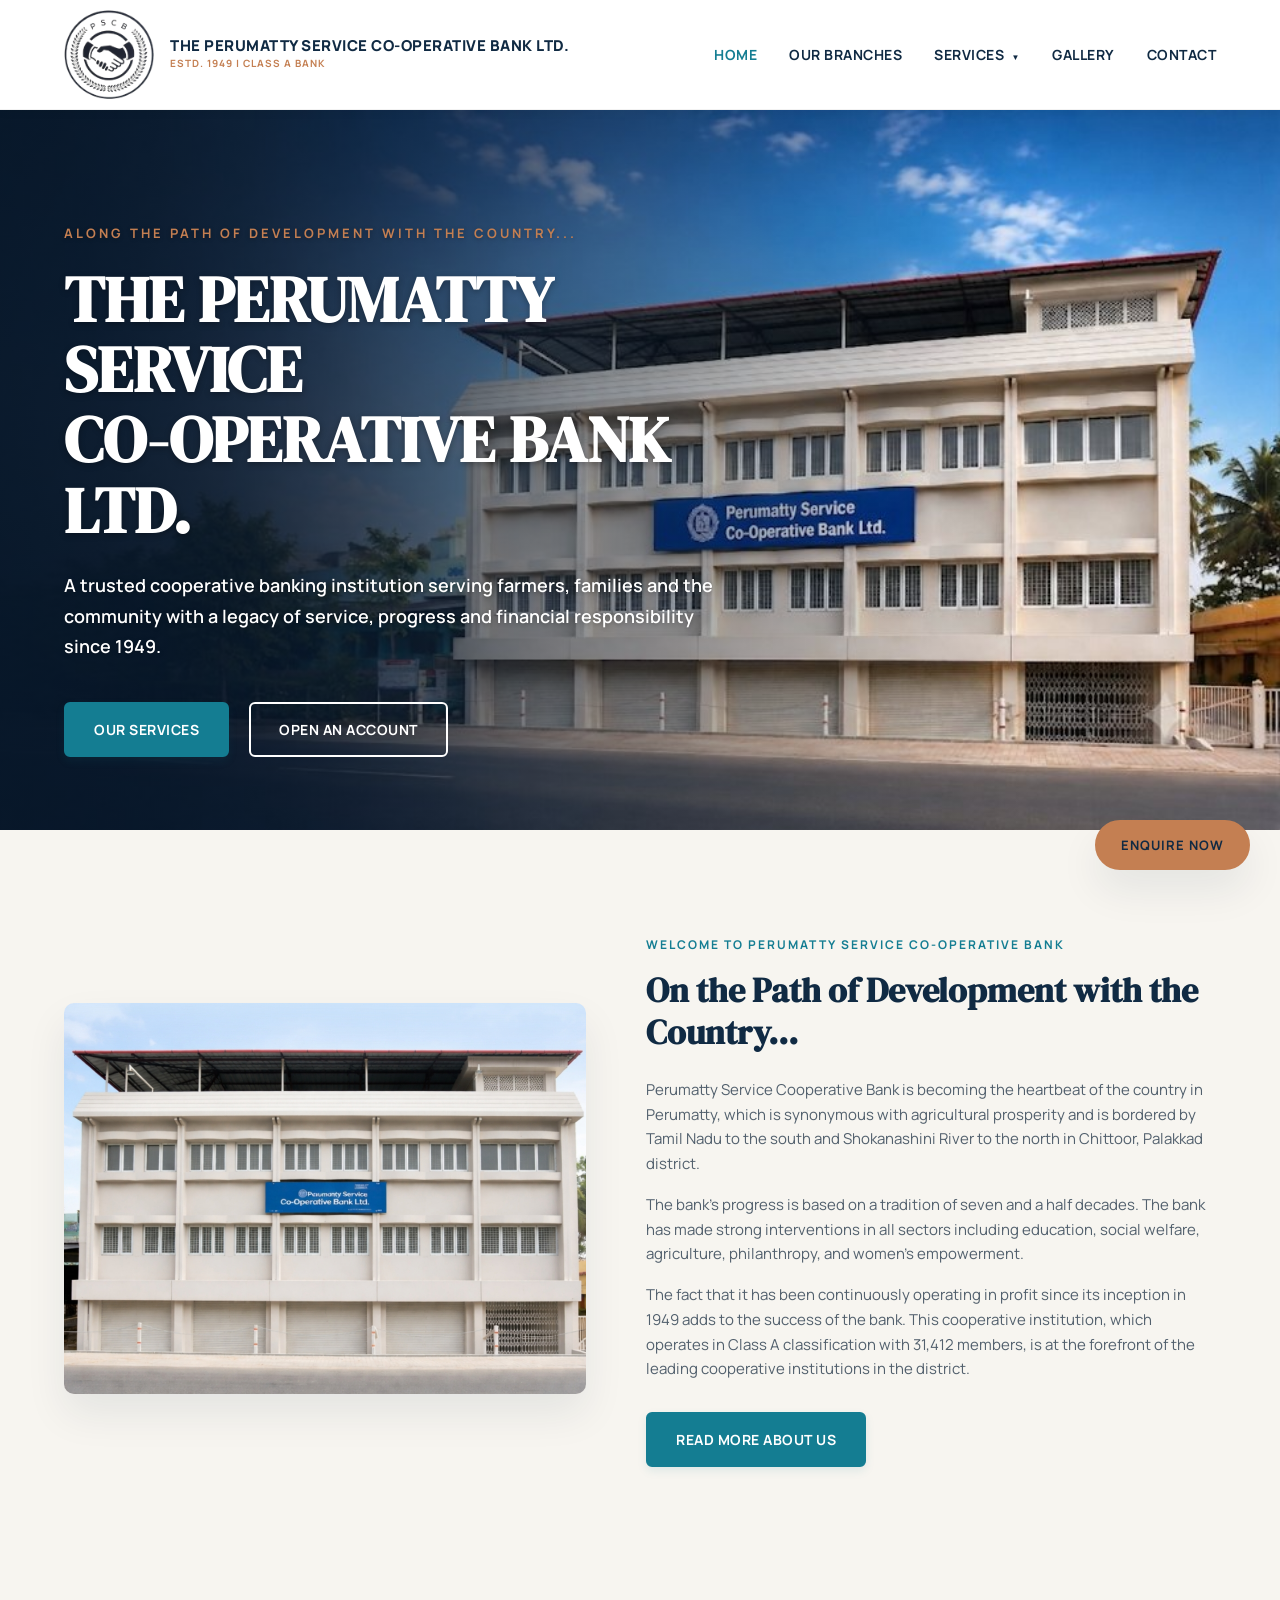
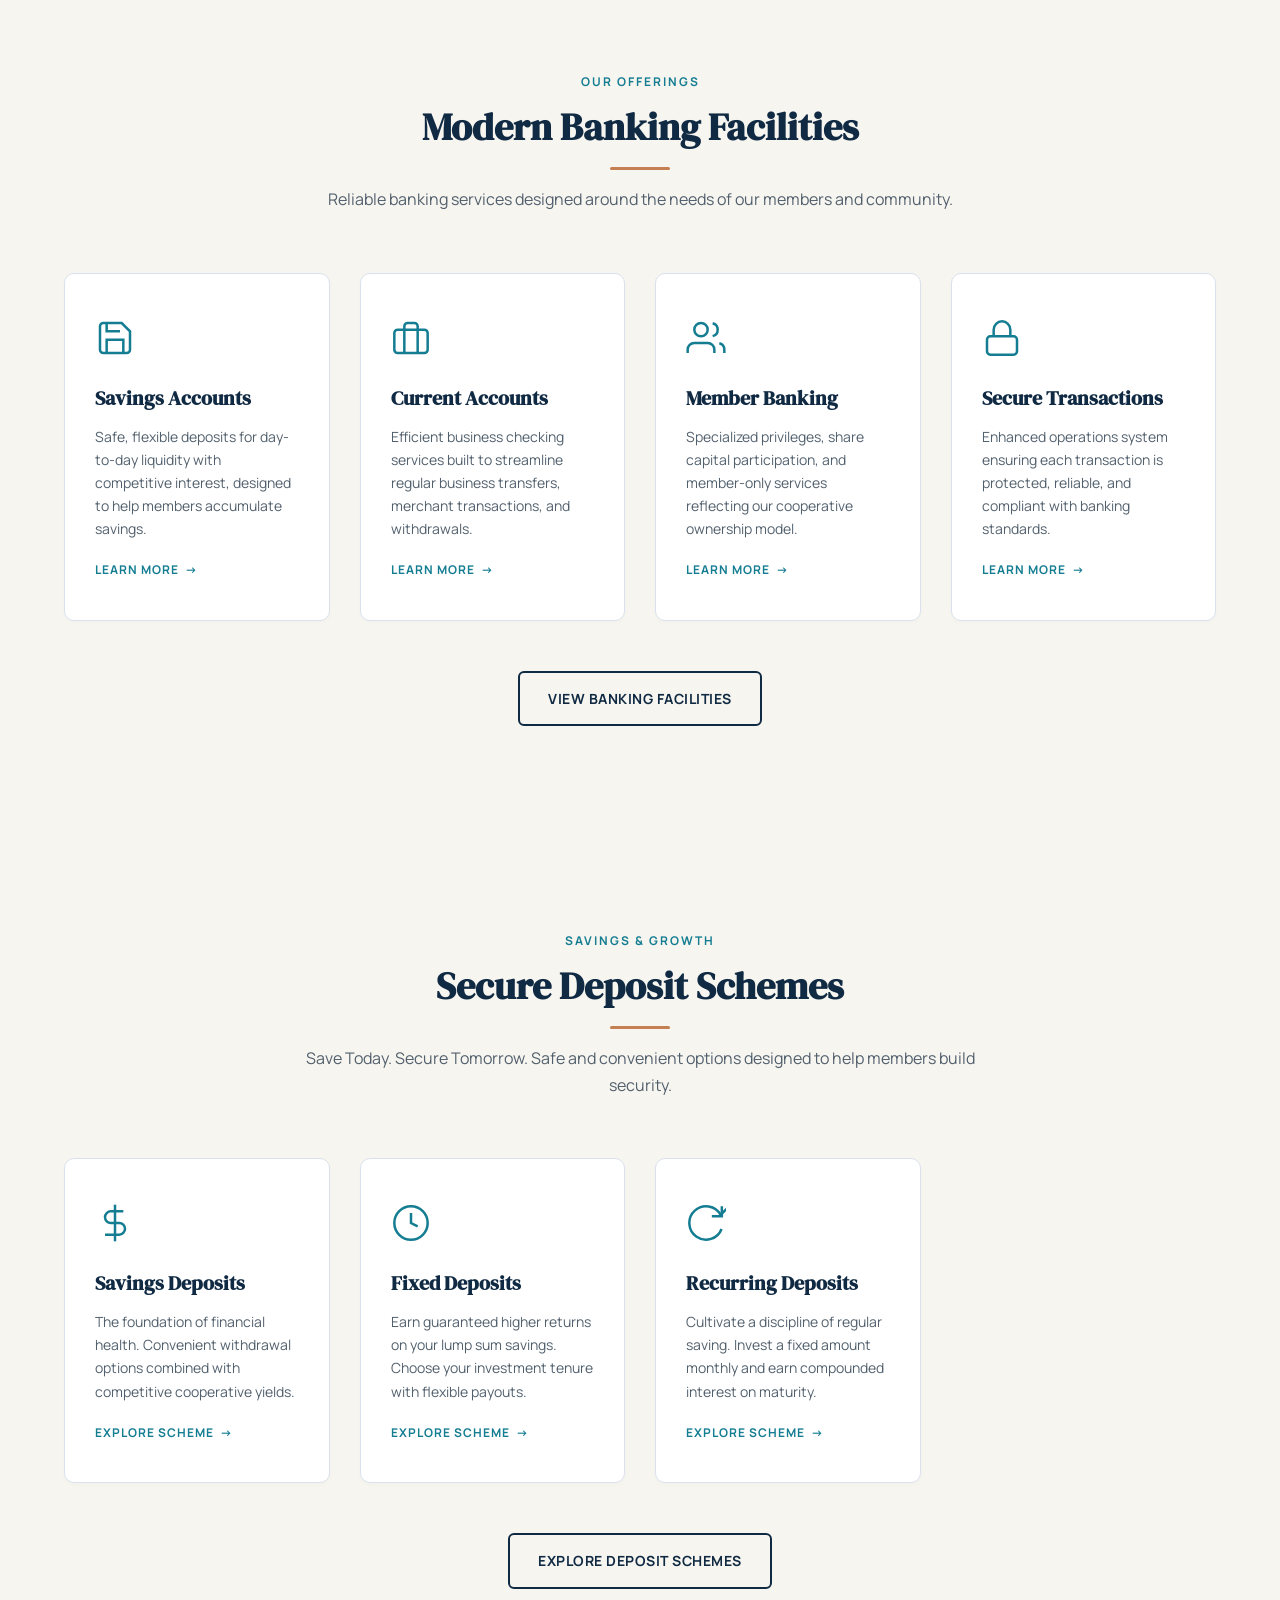
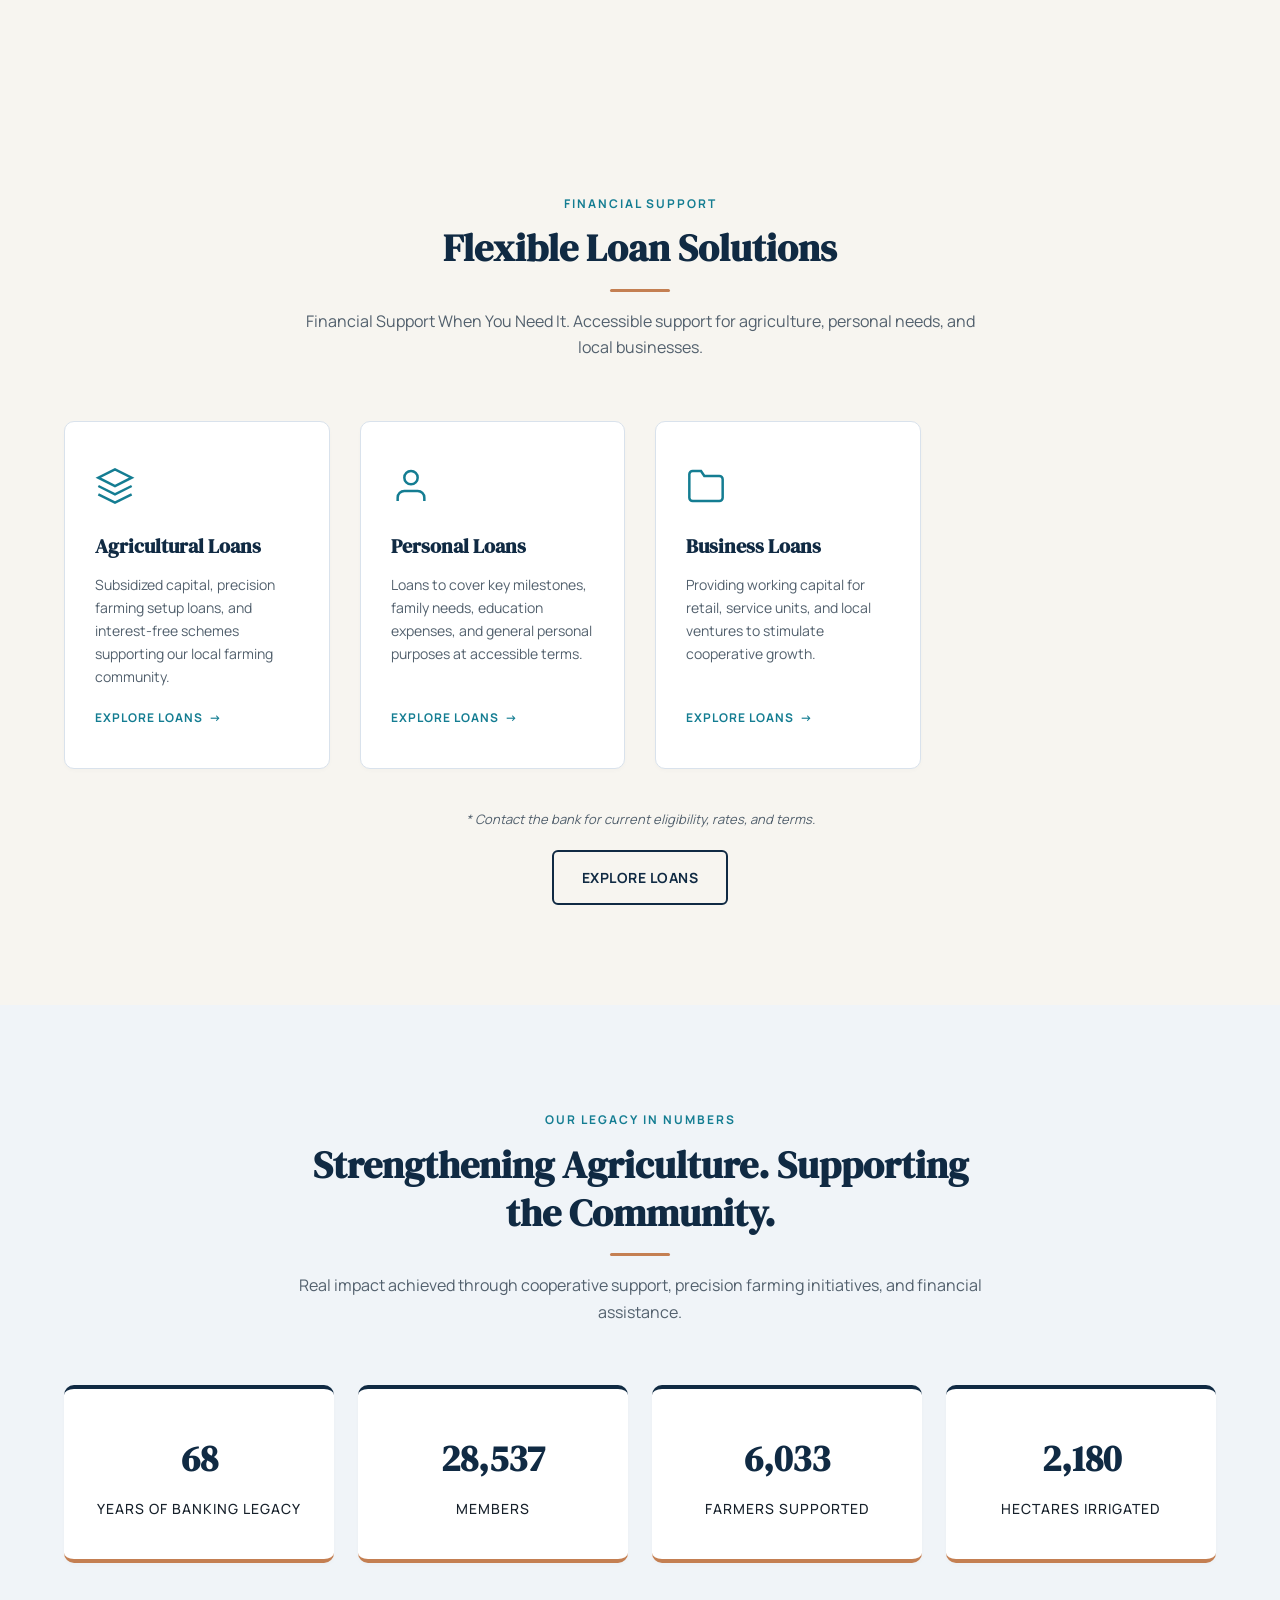
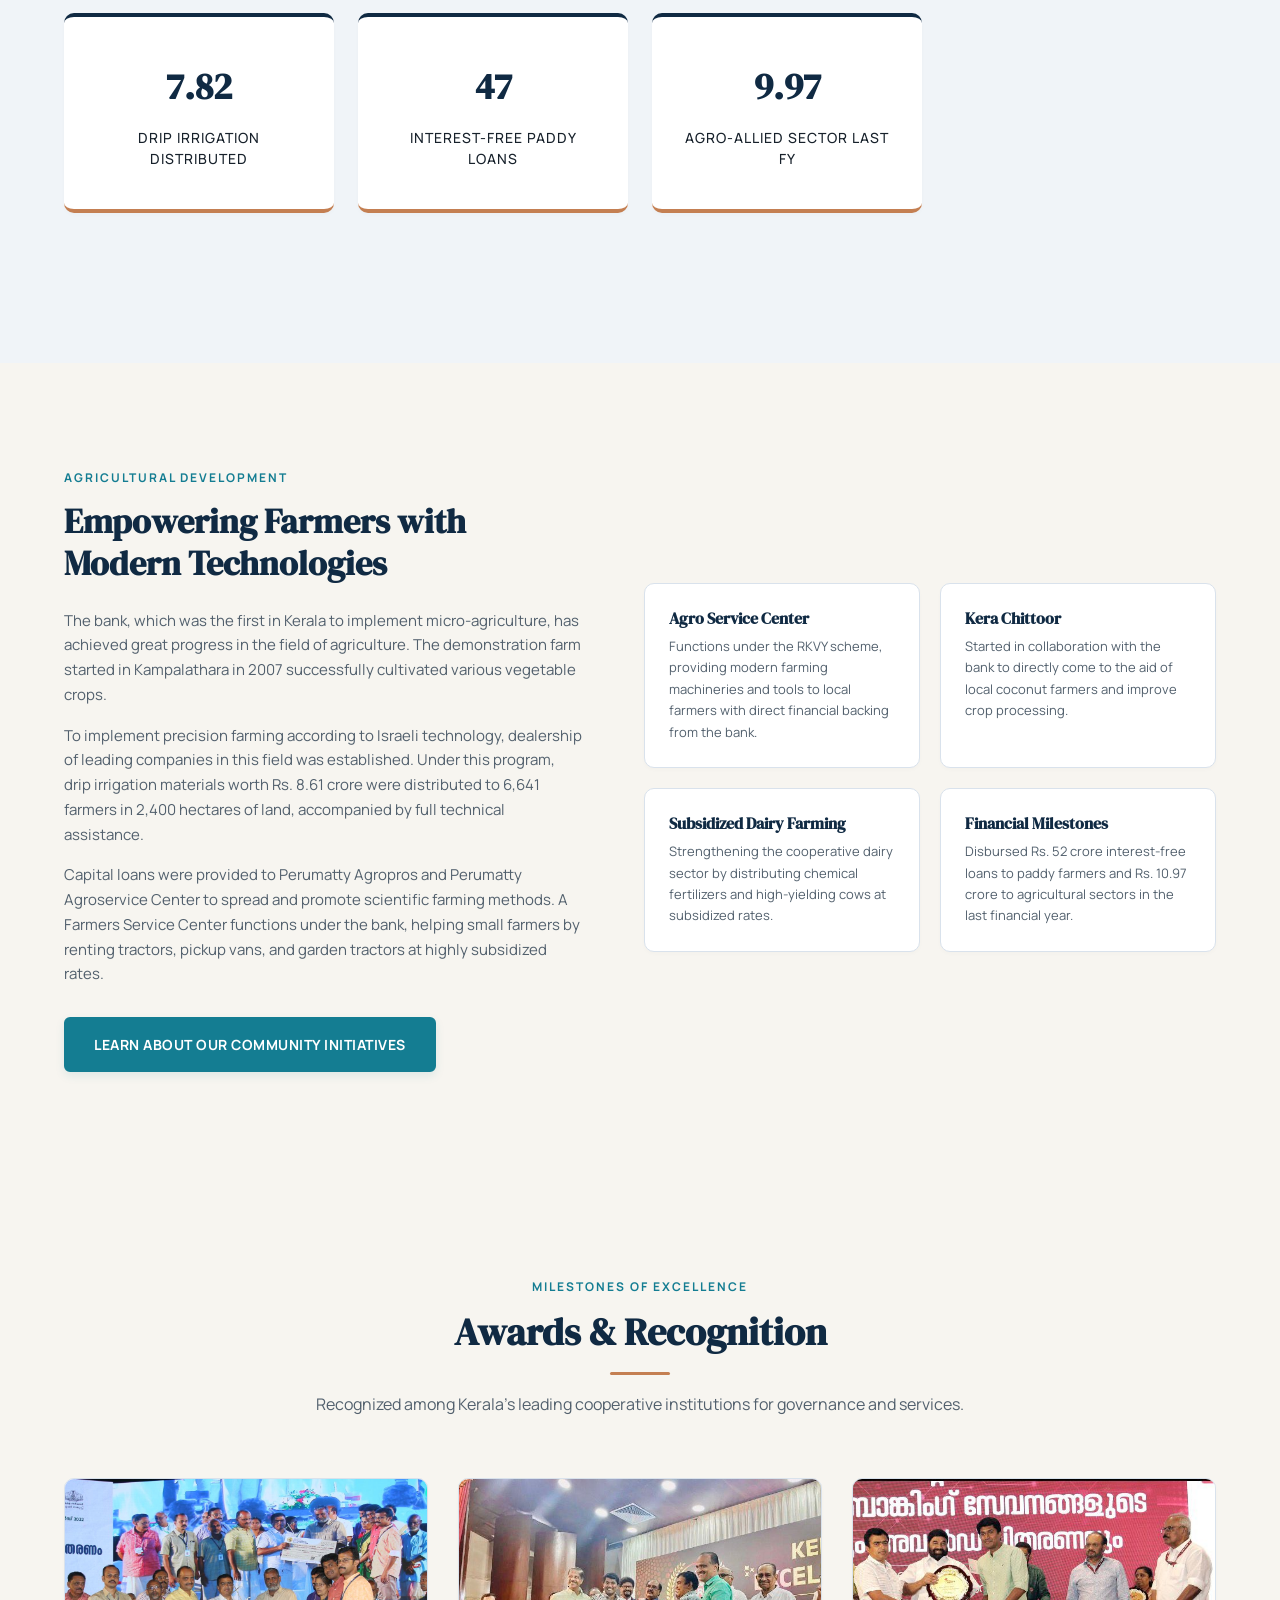
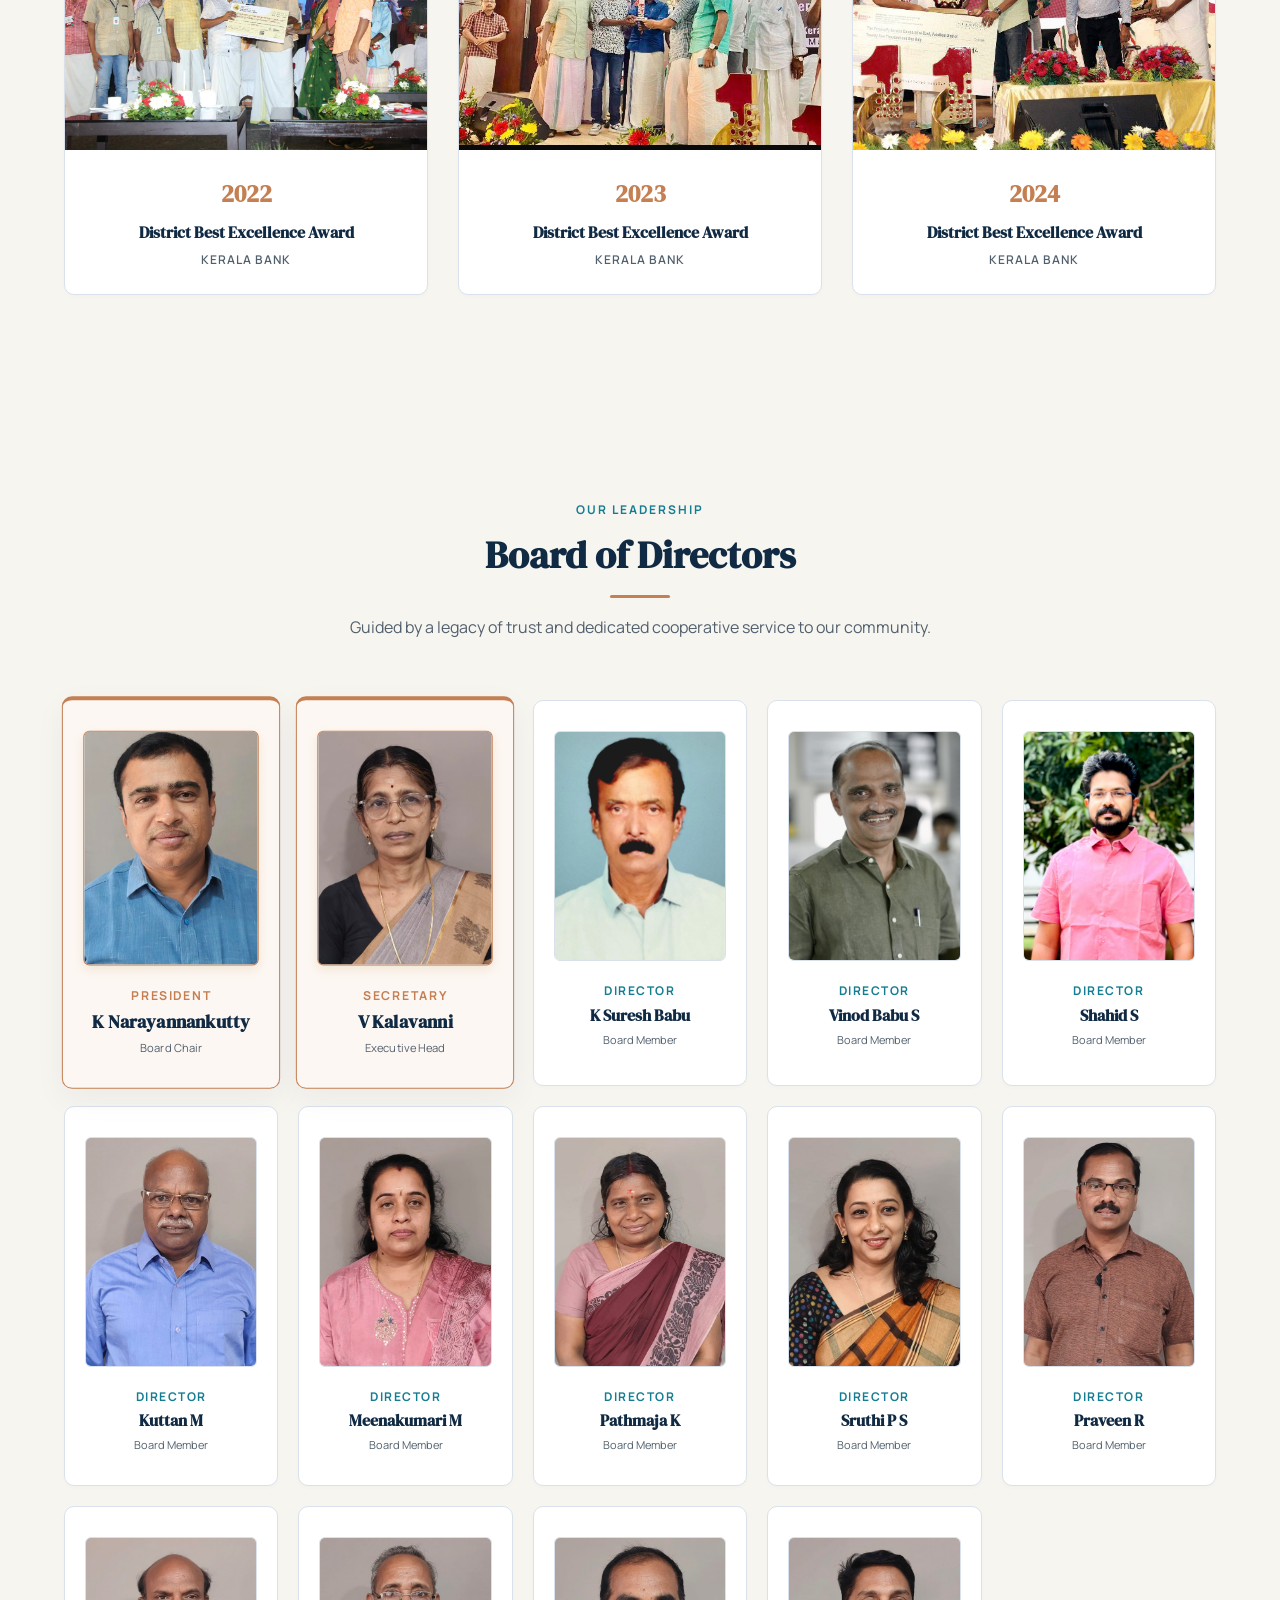
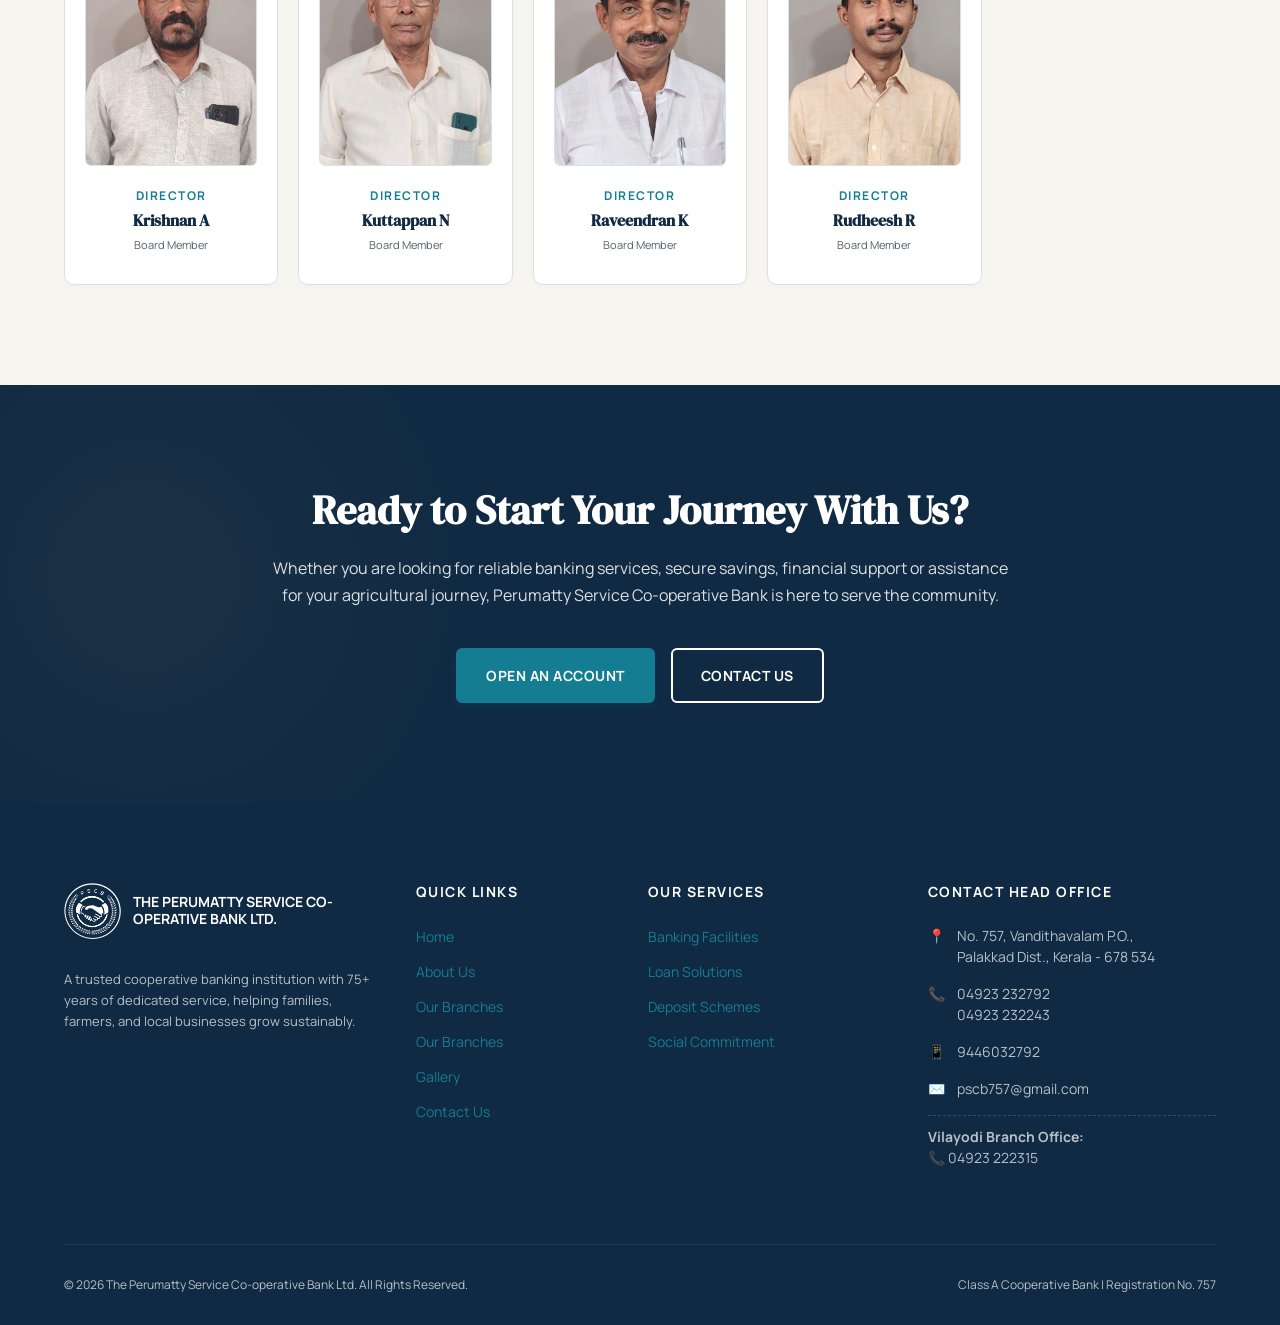
==== commit 99d508fb: "feat(leadership): update all 14 board member profile photos with new image set" ====
--- a/index.html
+++ b/index.html
@@ -448,7 +448,7 @@
                 <!-- President (Prominent Card) -->
                 <div class="director-card prominent">
                     <div class="director-photo-container">
-                        <img src="https://i.ibb.co/9m0HQzpJ/president.jpg" onerror="this.onerror=null;this.src='assets/president.jpg';" alt="K Narayannankutty, President of Perumatty Service Cooperative Bank in Palakkad, Kerala" class="director-photo">
+                        <img src="https://i.ibb.co/JjmQRvX8/president.jpg" onerror="this.onerror=null;this.src='assets/president.jpg';" alt="K Narayannankutty, President of Perumatty Service Cooperative Bank in Palakkad, Kerala" class="director-photo">
                     </div>
                     <div class="director-position">President</div>
                     <h4 class="director-name">K Narayannankutty</h4>
@@ -458,7 +458,7 @@
                 <!-- Secretary (Prominent Card) -->
                 <div class="director-card prominent">
                     <div class="director-photo-container">
-                        <img src="https://i.ibb.co/rR2X0PT8/secretary.jpg" onerror="this.onerror=null;this.src='assets/secretary.jpg';" alt="V Kalavanni, Secretary and Executive Head of Perumatty Service Cooperative Bank" class="director-photo">
+                        <img src="https://i.ibb.co/zTc7wk5X/secretary.jpg" onerror="this.onerror=null;this.src='assets/secretary.jpg';" alt="V Kalavanni, Secretary and Executive Head of Perumatty Service Cooperative Bank" class="director-photo">
                     </div>
                     <div class="director-position">Secretary</div>
                     <h4 class="director-name">V Kalavanni</h4>
@@ -468,7 +468,7 @@
                 <!-- Director 1 -->
                 <div class="director-card">
                     <div class="director-photo-container">
-                        <img src="https://i.ibb.co/rGTHPr5b/Screenshot-2026-11-17-133156.png" onerror="this.onerror=null;this.src='assets/director-suresh-babu.png';" alt="K Suresh Babu, Board Director of Perumatty Service Cooperative Bank" class="director-photo">
+                        <img src="https://i.ibb.co/ZpTvKVPm/Screenshot-2026-11-17-133156.png" onerror="this.onerror=null;this.src='assets/director-suresh-babu.png';" alt="K Suresh Babu, Board Director of Perumatty Service Cooperative Bank" class="director-photo">
                     </div>
                     <div class="director-position">Director</div>
                     <h4 class="director-name">K Suresh Babu</h4>
@@ -478,7 +478,7 @@
                 <!-- Director 2 -->
                 <div class="director-card">
                     <div class="director-photo-container">
-                        <img src="https://i.ibb.co/chPK4897/director-vinod-babu.jpg" onerror="this.onerror=null;this.src='assets/director-vinod-babu.jpg';" alt="Vinod Babu S, Board Director of Perumatty Service Cooperative Bank" class="director-photo">
+                        <img src="https://i.ibb.co/0VqXHcPw/director-vinod-babu.jpg" onerror="this.onerror=null;this.src='assets/director-vinod-babu.jpg';" alt="Vinod Babu S, Board Director of Perumatty Service Cooperative Bank" class="director-photo">
                     </div>
                     <div class="director-position">Director</div>
                     <h4 class="director-name">Vinod Babu S</h4>
@@ -488,7 +488,7 @@
                 <!-- Director 3 -->
                 <div class="director-card">
                     <div class="director-photo-container">
-                        <img src="https://i.ibb.co/gFbdyTNY/director-shahid.jpg" onerror="this.onerror=null;this.src='assets/director-shahid.jpg';" alt="Shahid S, Board Director of Perumatty Service Cooperative Bank" class="director-photo">
+                        <img src="https://i.ibb.co/0Rt8NnJ8/director-shahid.jpg" onerror="this.onerror=null;this.src='assets/director-shahid.jpg';" alt="Shahid S, Board Director of Perumatty Service Cooperative Bank" class="director-photo">
                     </div>
                     <div class="director-position">Director</div>
                     <h4 class="director-name">Shahid S</h4>
@@ -498,7 +498,7 @@
                 <!-- Director 4 -->
                 <div class="director-card">
                     <div class="director-photo-container">
-                        <img src="https://i.ibb.co/rKBqtP6v/director-kuttan-m.jpg" onerror="this.onerror=null;this.src='assets/director-kuttan-m.jpg';" alt="Kuttan M, Board Director of Perumatty Service Cooperative Bank" class="director-photo">
+                        <img src="https://i.ibb.co/Lz3h2BNQ/director-kuttan-m.jpg" onerror="this.onerror=null;this.src='assets/director-kuttan-m.jpg';" alt="Kuttan M, Board Director of Perumatty Service Cooperative Bank" class="director-photo">
                     </div>
                     <div class="director-position">Director</div>
                     <h4 class="director-name">Kuttan M</h4>
@@ -508,7 +508,7 @@
                 <!-- Director 5 -->
                 <div class="director-card">
                     <div class="director-photo-container">
-                        <img src="https://i.ibb.co/d0wbWX4p/director-meenakumari-m.jpg" onerror="this.onerror=null;this.src='assets/director-meenakumari-m.jpg';" alt="Meenakumari M, Board Director of Perumatty Service Cooperative Bank" class="director-photo">
+                        <img src="https://i.ibb.co/4ZkWLM47/director-meenakumari-m.jpg" onerror="this.onerror=null;this.src='assets/director-meenakumari-m.jpg';" alt="Meenakumari M, Board Director of Perumatty Service Cooperative Bank" class="director-photo">
                     </div>
                     <div class="director-position">Director</div>
                     <h4 class="director-name">Meenakumari M</h4>
@@ -518,7 +518,7 @@
                 <!-- Director 6 -->
                 <div class="director-card">
                     <div class="director-photo-container">
-                        <img src="https://i.ibb.co/JfYX0D2/director-pathmaja-k.jpg" onerror="this.onerror=null;this.src='assets/director-pathmaja-k.jpg';" alt="Pathmaja K, Board Director of Perumatty Service Cooperative Bank" class="director-photo">
+                        <img src="https://i.ibb.co/B5CqjHKN/director-pathmaja-k.jpg" onerror="this.onerror=null;this.src='assets/director-pathmaja-k.jpg';" alt="Pathmaja K, Board Director of Perumatty Service Cooperative Bank" class="director-photo">
                     </div>
                     <div class="director-position">Director</div>
                     <h4 class="director-name">Pathmaja K</h4>
@@ -528,7 +528,7 @@
                 <!-- Director 7 -->
                 <div class="director-card">
                     <div class="director-photo-container">
-                        <img src="https://i.ibb.co/rK9Fs2Nx/director-sruthi-p-s.jpg" onerror="this.onerror=null;this.src='assets/director-sruthi-p-s.jpg';" alt="Sruthi P S, Board Director of Perumatty Service Cooperative Bank" class="director-photo">
+                        <img src="https://i.ibb.co/4wX9dJ5z/director-sruthi-p-s.jpg" onerror="this.onerror=null;this.src='assets/director-sruthi-p-s.jpg';" alt="Sruthi P S, Board Director of Perumatty Service Cooperative Bank" class="director-photo">
                     </div>
                     <div class="director-position">Director</div>
                     <h4 class="director-name">Sruthi P S</h4>
@@ -538,7 +538,7 @@
                 <!-- Director 8 -->
                 <div class="director-card">
                     <div class="director-photo-container">
-                        <img src="https://i.ibb.co/jZqgkdw3/director-praveen-r.jpg" onerror="this.onerror=null;this.src='assets/director-praveen-r.jpg';" alt="Praveen R, Board Director of Perumatty Service Cooperative Bank" class="director-photo">
+                        <img src="https://i.ibb.co/jZWdgCNb/director-praveen-r.jpg" onerror="this.onerror=null;this.src='assets/director-praveen-r.jpg';" alt="Praveen R, Board Director of Perumatty Service Cooperative Bank" class="director-photo">
                     </div>
                     <div class="director-position">Director</div>
                     <h4 class="director-name">Praveen R</h4>
@@ -548,7 +548,7 @@
                 <!-- Director 9 -->
                 <div class="director-card">
                     <div class="director-photo-container">
-                        <img src="https://i.ibb.co/r2dpZsyy/director-krishnan-a.jpg" onerror="this.onerror=null;this.src='assets/director-krishnan-a.jpg';" alt="Krishnan A, Board Director of Perumatty Service Cooperative Bank" class="director-photo">
+                        <img src="https://i.ibb.co/Z1BNfffL/director-krishnan-a.jpg" onerror="this.onerror=null;this.src='assets/director-krishnan-a.jpg';" alt="Krishnan A, Board Director of Perumatty Service Cooperative Bank" class="director-photo">
                     </div>
                     <div class="director-position">Director</div>
                     <h4 class="director-name">Krishnan A</h4>
@@ -558,7 +558,7 @@
                 <!-- Director 10 -->
                 <div class="director-card">
                     <div class="director-photo-container">
-                        <img src="https://i.ibb.co/9kgR4vKJ/director-kattappan-n.jpg" onerror="this.onerror=null;this.src='assets/director-kuttappan-n.jpg';" alt="Kuttappan N, Board Director of Perumatty Service Cooperative Bank" class="director-photo">
+                        <img src="https://i.ibb.co/DP8nKHfn/director-kattappan-n.jpg" onerror="this.onerror=null;this.src='assets/director-kuttappan-n.jpg';" alt="Kuttappan N, Board Director of Perumatty Service Cooperative Bank" class="director-photo">
                     </div>
                     <div class="director-position">Director</div>
                     <h4 class="director-name">Kuttappan N</h4>
@@ -568,7 +568,7 @@
                 <!-- Director 11 -->
                 <div class="director-card">
                     <div class="director-photo-container">
-                        <img src="https://i.ibb.co/RTnfX8Tq/director-raveendran-k.jpg" onerror="this.onerror=null;this.src='assets/director-raveendran-k.jpg';" alt="Raveendran K, Board Director of Perumatty Service Cooperative Bank" class="director-photo">
+                        <img src="https://i.ibb.co/TBBvzgYs/director-raveendran-k.jpg" onerror="this.onerror=null;this.src='assets/director-raveendran-k.jpg';" alt="Raveendran K, Board Director of Perumatty Service Cooperative Bank" class="director-photo">
                     </div>
                     <div class="director-position">Director</div>
                     <h4 class="director-name">Raveendran K</h4>
@@ -578,7 +578,7 @@
                 <!-- Director 12 -->
                 <div class="director-card">
                     <div class="director-photo-container">
-                        <img src="https://i.ibb.co/yBhMZPNj/director-rudheesh-r.jpg" onerror="this.onerror=null;this.src='assets/director-rudheesh-r.jpg';" alt="Rudheesh R, Board Director of Perumatty Service Cooperative Bank" class="director-photo">
+                        <img src="https://i.ibb.co/PswnSZGf/director-rudheesh-r.jpg" onerror="this.onerror=null;this.src='assets/director-rudheesh-r.jpg';" alt="Rudheesh R, Board Director of Perumatty Service Cooperative Bank" class="director-photo">
                     </div>
                     <div class="director-position">Director</div>
                     <h4 class="director-name">Rudheesh R</h4>
